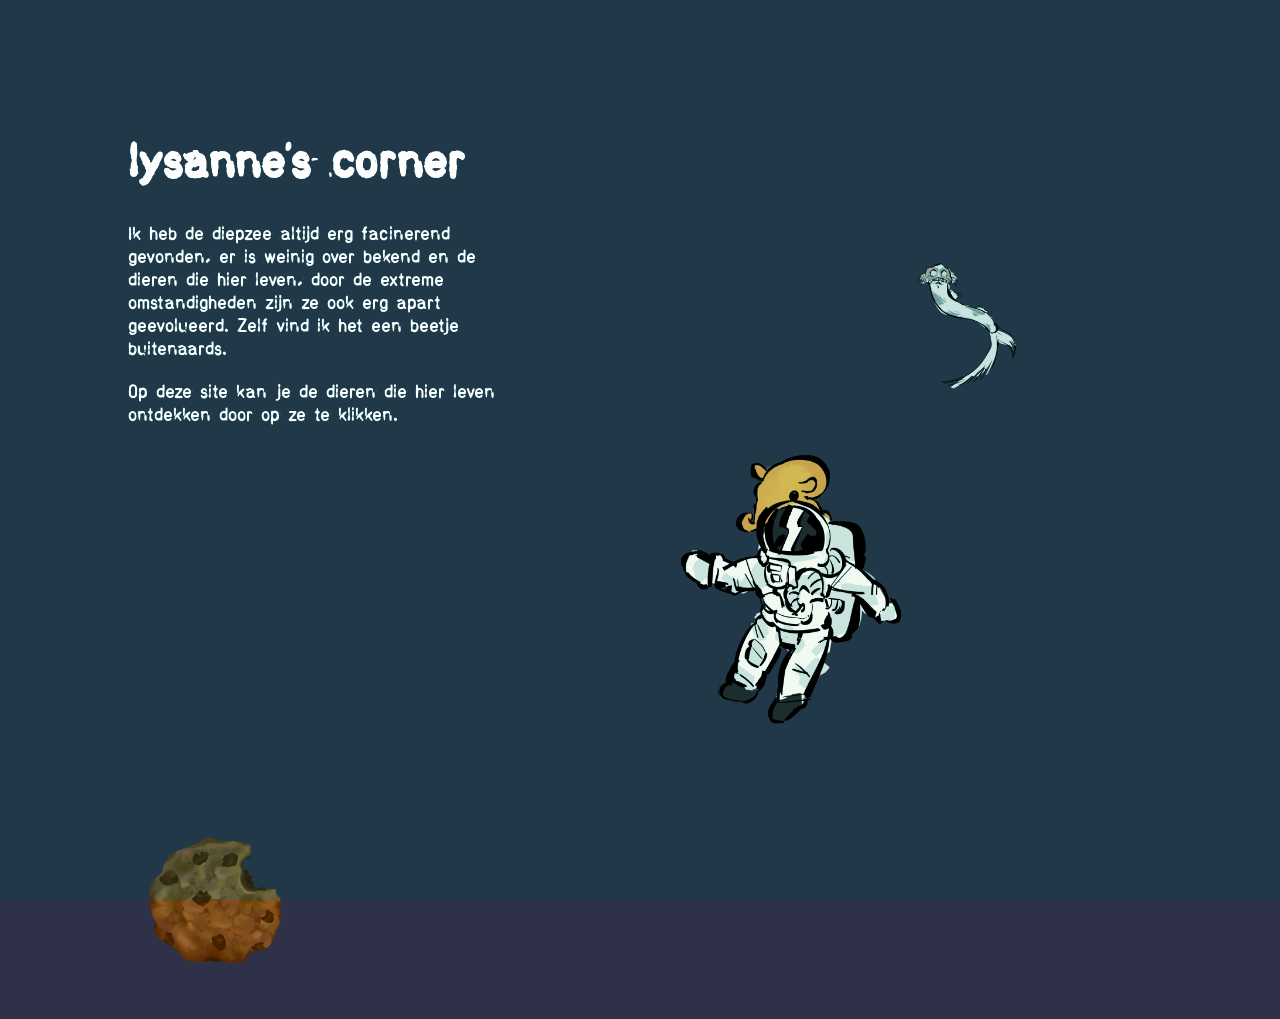
==== index.html @ 6e8f3e66 "2 vissen toegevoegd,cookie en overlay" ====
<!doctype html>
<html lang="en">
  <head>
    <meta charset="UTF-8" />
    <meta name="viewport" content="width=device-width, initial-scale=1.0" />
    <meta name="author" content="[jouw naam]" />
    <meta name="color-scheme" content="dark light" />

    <title>Digitaal Tuintje van Lysanne</title>

    <link rel="stylesheet" href="./assets/style/normal.css" />
    <link rel="background" href="./assets/style/background.css" />

    <script
      defer
      src="scripts/script.js"
      data-page="[https://voorbeeld.nl]"
      src="https://digitaaltuintje.nl/webring.js"
      defer
    ></script>
  </head>

  <body>
    <main>
      <header>
        <h1>lysanne's corner</h1>
        <p>
          Ik heb de diepzee altijd erg facinerend gevonden, er is weinig over
          bekend en de dieren die hier leven, door de extreme omstandigheden
          zijn ze ook erg apart geevolueerd. Zelf vind ik het een beetje
          buitenaards.
        </p>
        <p>
          Op deze site kan je de dieren die hier leven ontdekken door op ze te
          klikken.
        </p>

        <button popovertarget="cookie">
          <img
            src="assets/afbeeldingen/cookies.png"
            height="150"
            alt="cookie"
          />
        </button>
      </header>

      <section popover id="cookie" popover="auto">
        <button popovertarget="cookie" popovertargetaction="hide">X</button>
        <!-- als je op het Xje drukt dan verstopt ie de popovertarget (de popover) door hide -->
        <h2>cookies</h2>
        <p>Op deze site worden cookies gebruikt</p>
        <footer>
          <button>Accepteren</button>
          <button>Afwijzen</button>
        </footer>
      </section>
      <!-- ik heb de afwijzen en accepteren knoppen in een footer gedaan (weet niet zeker of dit helemaal correct is, maar het was wel de onderkant van de popover). zodat ik deze apart kon stijlen dan de section en zodat ik ze naast elkaar kon centreren -->

      <img
        src="assets/afbeeldingen/astronaut.PNG"
        height="300"
        alt="astronaut"
      />
      <button popovertarget="telescopefish">
        <img
          src="assets/afbeeldingen/telescopefish.PNG"
          height="140"
          alt="telescopefish"
        />
      </button>

      <div popover id="telescopefish">
        <button popovertarget="telescopefish" popovertargetaction="hide">
          X
        </button>
        <h2>de telescopefish</h2>
        <p>
          Deze engerds komen vooral voor in tropische wateren zo'n 200 tot 5000
          meter diep. Ze hebben ook geen geslacht en hebben zowel mannelijke als
          vrouwelijke voortplantingsorganen. Door hun unieke kaak zonder normale
          botten kunnen ze prooi groter dan hun eigenichaam eten. Dit is voor
          een lege plaats als de diepzee wel heel handig.
        </p>
        <img
          src="assets/afbeeldingen/telescopefish1900.jpg"
          alt="telescopefish1900"
          height="200"
        />
      </div>

      <button popovertarget="dumbooctopus">
        <img
          src="assets/afbeeldingen/dumbooctopus.PNG"
          height="150"
          alt="dumbooctopus"
        />
      </button>

      <div popover id="dumbooctopus">
        <button popovertarget="dumbooctopus" popovertargetaction="hide">
          X
        </button>
        <h2>De dumbooctopus</h2>
        <p>
          De dumbooctopus kan gevonden worden op de oceaanvloer, op een diepte
          van ongeveer 3000-4000m. Ze gebruiken hun oren om vooruit te komen. En
          het dieet van deze octopus bestaat uit oesters, slakken, wormen en
          schaaldieren die langs de oceeanvloer drijven. Om roofdieren te
          vermijden kunnen ze ook van kleur veranderen, maar gelukkig zijn er
          daar op de zeebodem niet veel van. Op hun zuignappen bevinden zich
          draadachtige structuren om zo beter hun prooien te kunnen vangen en
          naar hun mond kunnen brengen.
        </p>
        <img
          src="assets/afbeeldingen/realdumbo1.jpg"
          alt="dumbooctopusfoto"
          height="200"
        />
      </div>

      <button popovertarget="bigfinsquid">
        <img
          src="assets/afbeeldingen/bigbigfinsquid.PNG"
          height="800"
          alt="bigbigfinsquid"
        />
      </button>

      <div popover id="bigfinsquid">
        <button popovertarget="bigfinsquid" popovertargetaction="hide">
          X
        </button>
        <h2>De bigfinsquid</h2>
        <p>
          Zoals veel diepzeedieren is er weinig over deze vissen bekend. Volgens
          het artikel Global distribution and depth of the Bigfin squid
          Magnapinna spp zijn er in totaal 46 waarnemingen van dit dier geweest.
          Met 19 van deze waarnemingen beschreven door wetenschappers. Gebaseerd
          op deze waarnemingen is er vastgesteld dat deze vissen tussen de 1578
          en 6212 meter leven. Ze kunnen langer dan 6 meter lang worden, deze
          lengte bestaat vooral uit hun armen en tentakels. Volgens NOAA ocean
          exploration was de langst gespotte bigfin squid 6.4 meter lang met 6.1
          meter die uit deze armen en tentakels bestonden. Wetenschappers hebben
          officieel 3 soorten bigfin squid gecategoriseerd.
        </p>
        <img
          src="assets/afbeeldingen/bigfinsquid.jpg"
          alt="bigfinsquidfoto"
          height="200"
        />
        </div>

        <button popovertarget="anglerfish">
          <img
            src="assets/afbeeldingen/anglerfishgetekend.PNG"
            height="200"
            alt="anglerfishgetekend"
          />
        </button>

        <div popover id="anglerfish">
          <button popovertarget="anglerfish" popovertargetaction="hide">
            X
          </button>
          <h2>De anglerfish</h2>
          <p>lalalalalala</p>
        </div>

            <button popovertarget="phantomjelly">
          <img
            src="assets/afbeeldingen/phantomjellygetekend.png"
            height="800"
            alt="phantomjellygetekend"
          />
        </button>

        <div popover id="phantomjelly">
          <button popovertarget="phantomjelly" popovertargetaction="hide">
            X
          </button>
          <h2>De Phantom jellyfish</h2>
          <p>lalalalalala</p>
        </div>

        <div class="overlay"></div>

        <!-- <div class="bg-animation">
          <div id="stars"></div>
          <div id="stars2"></div>
          <div id="stars3"></div>
          <div id="stars4"></div>
        </div> -->
        <!-- / STAR ANIMATION -->
      </div>
    </main>
  </body>
</html>
---- assets/style/normal.css ----
@font-face {
  font-family: "Comic Relief";
  src: url(../type/ComicRelief-Regular.woff2);
  font-weight: 400;
  font-style: normal;
}

@font-face {
  font-family: "StampRSPK";
  src: url(../type/StampRSPKThree-Regular.otf);
  font-weight: 400;
  font-style: normal;
}

*,
*::after,
*::before {
  box-sizing: border-box;
}

html {
  color-scheme: light dark;
  --background-color: rgb(60, 59, 81);
  --text-color: rgb(255, 254, 254);

  --page-background: light-dark(rgb(46, 49, 71), rgb(11, 11, 11));
}

/* .lightmode { */
/* --page-background: rgb(75, 81, 136); */
/* --tekst-color: white; */
/* --kopje-color: rgb(46, 47, 67); */
/* } */

body {
  font-family: "StampRSPK";
  color: var(--text-color);
  background-color: var(--page-background);

  margin: 0;
  padding: 2em;

  width: 100vw;
  overflow-x: auto;
}

main {
  display: grid;
  grid-template-columns: repeat(100, 6em);
  grid-auto-rows: 12em;
  width: max-content;
}

/* MARK: header */
header {
  position: relative;
  width: 30em;
  padding-left: 6em;
  top: 4em;
  z-index: 3;
}

h1 {
  position: relative;
  font-size: clamp(2.5rem, 2.2573rem + 1.0356vw, 3.5rem);
  /* margin-left: 1em;  */
  /* bah */
}

p {
  max-width: 50em;
  font-size: clamp(0.5rem, 0.7rem + 0.6472vw, 1.875rem);
}

figcaption {
  margin: 2em; /* bah */
}

img[alt="astronaut"] {
  animation: bounce 3s ease-in-out infinite;
  position: fixed;

  left: 50%;
  top: 50%;
  z-index: 2;
  /* z-index zorgt voor lagen in de css. Het begint onder bij 0. */
}

button[popovertarget="cookie"] {
  position: fixed;
  left: 10%;
  z-index: 0;
  top: 0;
  animation: zinken 8s normal forwards;
  background: none;
  border: none;
}

#cookie:popover-open {
  display: flex;
  flex-direction: column;
  align-items: center;

  footer {
    display: grid;
    grid-template-columns: 1fr 1fr;
    /* 2 columns van 1 fr gemaakt voor het accepteren en afwijzen knopje zodat ze naast elkaar staan. */
    gap: 1em;
  }

  button {
    padding: 2em;
  }
}

.img-btn {
  background: none;
  border: none;
  padding: 0;
  cursor: pointer;
}

button[popovertarget="telescopefish"]:not([popovertargetaction="hide"]) {
  animation: bounce 1.5s ease-in-out infinite;
  grid-column: 10;
  grid-row: 2;
  transition: 0.3s;
  background: none;
  border: none;
  z-index: 1;
}

#telescopefish:popover-open {
  display: flex;
  flex-direction: column;
  align-items: center;
}

[popover] {
  width: calc(100% - 2em);
  padding: 2em;
  max-width: 40em;
  img {
    object-fit: contain;
  }
}

[popovertarget="dumbooctopus"]:not([popovertargetaction="hide"]) {
  /* dit betekent dat de css hieronder geld voor alle knoppen binnen het dumbooctopus stukje behalve de popovertargetaction=hide waardoor die niet beweegt en de styling van wat hieronder krijgt. */
  animation: bounce 1s ease-in-out infinite;
  grid-column: 8;
  grid-row: 3;
  transition: 0.3s;
  background: none;
  border: none;
}
#dumbooctopus:popover-open {
  display: flex;
  flex-direction: column;
  align-items: center;
}

button[popovertargetaction="hide"] {
  align-self: flex-start;
  padding: 1.5em;
  /* de styling van alle knoppen die popovertargetaction=hide uitvoeren */
}

[popovertarget="anglerfish"]:not([popovertargetaction="hide"]) {
  /* dit betekent dat de css hieronder geld voor alle knoppen binnen het anglerfish stukje behalve de popovertargetaction=hide waardoor die niet beweegt. */
  animation: bounce 2.5s ease-in-out infinite;
  grid-column: 30;
  grid-row: 3;
  transition: 0.3s;
  background: none;
  border: none;
}
#anglerfish:popover-open {
  display: flex;
  flex-direction: column;
  align-items: center;
}

[popovertarget="phantomjelly"]:not([popovertargetaction="hide"]) {
  /* dit betekent dat de css hieronder geld voor alle knoppen binnen het phantomjelly stukje behalve de popovertargetaction=hide waardoor die niet beweegt. */
  animation: bounce 4s ease-in-out infinite;
  grid-column: 75;
  grid-row: 1;
  transition: 0.3s;
  background: none;
  border: none;
}
#phantomjelly:popover-open {
  display: flex;
  flex-direction: column;
  align-items: center;
}

button[popovertargetaction="hide"] {
  align-self: flex-start;
  padding: 1.5em;
}

button[popovertarget="bigfinsquid"]:not([popovertargetaction="hide"]) {
  background: none;
  border: none;
  z-index: 1;
  height: 74em;
  width: 69em;
  animation: bounce 2s ease-in-out infinite;
  grid-column: 50;
  grid-row: 1;
  transition: 0.3s;
  background: none;
  border: none;
}

#bigfinsquid:popover-open {
  display: flex;
  flex-direction: column;
  align-items: center;
}
/* de popover-open zorgt dat de display: flex (en alles wat eronder staat) alleen gebeurd als de popover is geopend, anders overschrijft de display: flex de popover en is ie al open als je in de site komt. */

img[alt="dumbooctopus"]:hover {
  /* als je over de image hovered krijgt hij deze elementen */
  scale: 1.1;
  transition: 0.5s;
}

img[alt="telescopefish"]:hover {
  scale: 1.1;
  transition: 0.5s;
}

img[alt="bigbigfinsquid"]:hover {
  scale: 1.1;
  transition: 0.5s;
}

img[alt="anglerfishgetekend"]:hover {
  scale: 1.1;
  transition: 0.5s;
}
img[alt="phantomjellygetekend"]:hover {
  scale: 1.1;
  transition: 0.5s;
}

img[alt="cookie"]:hover {
  scale: 1.1;
  transition: 0.5s;
}

.overlay {
  position: fixed;
  inset: 0;
  /* hiermee zeg je bij position fixed of absolute hoe ver iets van een rand af zit. door 0 te zeggen zit het dus niet van de randen van de pagina af. */
  background: #036767;
  mix-blend-mode: color;
  /* dit zorgt ervoor dat het mooi mee blend en niet een grijze laag is */
  opacity: 0.3;
  pointer-events: none;
  /* zorgt ervoor dat je door de overlay niet niks meer kan aanklikken */
  z-index: 10;
  /* dit zorgt ervoor dat het altijd boven alles staat */
}

@keyframes zinken {
  0% {
    transform: translateY(0px);
  }
  100% {
    transform: translateY(820px);
  }
}

@keyframes bounce {
  0% {
    transform: translateY(0px);
  }
  50% {
    transform: translateY(50px);
  }
  100% {
    transform: translateY(0px);
  }

  container {
  }
}
---- assets/style/background.css ----
.bg-animation {
  position: relative;
  top: 0;
  left: 0;
  width: 100%;
  height: 100%;
}

.bg-animation {
  position: relative;
  top: 0;
  left: 0;
  width: 100%;
  height: 100%;
}
#stars {
  width: 1px;
  height: 1px;
  background: transparent;
  box-shadow:
    117px 1613px #fff,
    1488px 635px #fff,
    944px 914px #fff,
    647px 277px #fff,
    1792px 1205px #fff,
    656px 1517px #fff,
    820px 1839px #fff,
    1153px 1400px #fff,
    870px 13px #fff,
    550px 702px #fff,
    1155px 1056px #fff,
    88px 1709px #fff,
    1450px 1090px #fff,
    1929px 457px #fff,
    1390px 905px #fff,
    1771px 269px #fff,
    1741px 669px #fff,
    432px 64px #fff,
    563px 996px #fff,
    1918px 1873px #fff,
    1845px 1211px #fff,
    231px 1503px #fff,
    37px 220px #fff,
    1970px 495px #fff,
    1812px 925px #fff,
    67px 1398px #fff,
    535px 279px #fff,
    1837px 829px #fff,
    1945px 685px #fff,
    1677px 1817px #fff,
    1317px 1415px #fff,
    1785px 905px #fff,
    1787px 1554px #fff,
    802px 1296px #fff,
    512px 1101px #fff,
    583px 1364px #fff,
    336px 558px #fff,
    979px 334px #fff,
    106px 792px #fff,
    204px 34px #fff,
    1845px 1763px #fff,
    445px 1599px #fff,
    386px 453px #fff,
    471px 952px #fff,
    1466px 1676px #fff,
    1885px 303px #fff,
    51px 1717px #fff,
    1211px 299px #fff,
    1546px 1887px #fff,
    1067px 33px #fff,
    1088px 1326px #fff,
    1938px 760px #fff,
    470px 648px #fff,
    1213px 269px #fff,
    1767px 78px #fff,
    977px 976px #fff,
    1926px 175px #fff,
    722px 1512px #fff,
    945px 227px #fff,
    1811px 99px #fff,
    1912px 1406px #fff,
    1602px 1243px #fff,
    610px 449px #fff,
    654px 1393px #fff,
    1930px 1193px #fff,
    258px 1184px #fff,
    89px 265px #fff,
    824px 1494px #fff,
    1506px 1435px #fff,
    1027px 753px #fff,
    1px 1197px #fff,
    530px 1161px #fff,
    864px 1555px #fff,
    1610px 1604px #fff,
    1035px 1114px #fff,
    1456px 133px #fff,
    1196px 1253px #fff,
    361px 1037px #fff,
    834px 351px #fff,
    436px 1676px #fff,
    1194px 1007px #fff,
    1141px 647px #fff,
    319px 454px #fff,
    937px 1769px #fff,
    1872px 1013px #fff,
    733px 643px #fff,
    1250px 511px #fff,
    189px 296px #fff,
    1639px 163px #fff,
    1584px 336px #fff,
    1912px 1343px #fff,
    1298px 1307px #fff,
    1750px 902px #fff,
    1129px 845px #fff,
    1899px 1470px #fff,
    1427px 232px #fff,
    1391px 838px #fff,
    1225px 1819px #fff,
    190px 1366px #fff,
    1865px 518px #fff,
    203px 1383px #fff,
    1455px 614px #fff,
    423px 354px #fff,
    1678px 1790px #fff,
    241px 608px #fff,
    1089px 730px #fff,
    1342px 38px #fff,
    1848px 249px #fff,
    1874px 1785px #fff,
    1040px 1837px #fff,
    751px 261px #fff,
    510px 1975px #fff,
    52px 795px #fff,
    1786px 1310px #fff,
    498px 712px #fff,
    190px 375px #fff,
    1341px 722px #fff,
    43px 1394px #fff,
    1821px 1687px #fff,
    106px 130px #fff,
    1717px 1978px #fff,
    168px 151px #fff,
    183px 740px #fff,
    945px 1381px #fff,
    669px 1170px #fff,
    1285px 1816px #fff,
    110px 1217px #fff,
    1623px 813px #fff,
    869px 647px #fff,
    867px 582px #fff,
    735px 1240px #fff,
    519px 1896px #fff,
    132px 156px #fff,
    1649px 193px #fff,
    241px 1109px #fff,
    643px 484px #fff,
    574px 1282px #fff,
    1952px 564px #fff,
    1978px 145px #fff,
    329px 903px #fff,
    1674px 617px #fff,
    1978px 558px #fff,
    1808px 1715px #fff,
    1526px 1238px #fff,
    475px 1330px #fff,
    810px 425px #fff,
    1709px 634px #fff,
    1658px 336px #fff,
    425px 194px #fff,
    352px 96px #fff,
    148px 180px #fff,
    1139px 1046px #fff,
    1809px 1233px #fff,
    1669px 171px #fff,
    263px 1394px #fff,
    534px 715px #fff,
    396px 1008px #fff,
    589px 1445px #fff,
    1190px 381px #fff,
    1709px 279px #fff,
    520px 891px #fff,
    1136px 1867px #fff,
    1280px 1233px #fff,
    836px 296px #fff,
    1348px 646px #fff,
    1539px 913px #fff,
    423px 781px #fff,
    1271px 1805px #fff,
    696px 564px #fff,
    1549px 804px #fff,
    303px 1555px #fff,
    1449px 1903px #fff,
    66px 687px #fff,
    1164px 856px #fff,
    1958px 1326px #fff,
    125px 157px #fff,
    508px 1669px #fff,
    465px 725px #fff,
    1925px 1440px #fff,
    405px 793px #fff,
    278px 110px #fff,
    1084px 1065px #fff,
    1077px 705px #fff,
    663px 1844px #fff,
    734px 263px #fff,
    870px 1761px #fff,
    103px 1169px #fff,
    1506px 1295px #fff,
    1883px 926px #fff,
    335px 1361px #fff,
    1126px 1284px #fff,
    257px 1165px #fff,
    837px 580px #fff,
    1211px 1362px #fff,
    1137px 1380px #fff,
    135px 632px #fff,
    1491px 1965px #fff,
    1098px 195px #fff,
    506px 417px #fff,
    693px 1243px #fff,
    622px 1862px #fff,
    1412px 1343px #fff,
    948px 1894px #fff,
    1315px 1363px #fff,
    754px 1098px #fff,
    1931px 930px #fff,
    1831px 342px #fff,
    1751px 1839px #fff,
    84px 775px #fff,
    1662px 1488px #fff,
    617px 1769px #fff,
    1869px 1292px #fff,
    963px 432px #fff,
    371px 1114px #fff,
    37px 642px #fff,
    21px 1184px #fff,
    602px 366px #fff,
    414px 524px #fff,
    282px 244px #fff,
    1689px 868px #fff,
    943px 681px #fff,
    898px 679px #fff,
    449px 1774px #fff,
    1678px 1313px #fff,
    475px 1811px #fff,
    1146px 1509px #fff,
    1151px 1863px #fff,
    1617px 846px #fff,
    82px 1077px #fff,
    324px 1317px #fff,
    1516px 885px #fff,
    1706px 1526px #fff,
    1925px 1180px #fff,
    553px 967px #fff,
    1072px 536px #fff,
    1715px 1816px #fff,
    185px 286px #fff,
    1362px 1600px #fff,
    628px 1938px #fff,
    1187px 412px #fff,
    569px 211px #fff,
    1959px 1356px #fff,
    1571px 105px #fff,
    319px 1111px #fff,
    36px 1364px #fff,
    502px 1788px #fff,
    1051px 1993px #fff,
    1617px 773px #fff,
    424px 1507px #fff,
    1623px 1955px #fff,
    307px 662px #fff,
    183px 1048px #fff,
    1919px 1453px #fff,
    1006px 1817px #fff,
    468px 673px #fff,
    1142px 1375px #fff,
    1228px 443px #fff,
    1734px 552px #fff,
    20px 1041px #fff,
    1783px 334px #fff,
    98px 1237px #fff,
    1356px 1940px #fff,
    853px 1779px #fff,
    1910px 560px #fff,
    1174px 1656px #fff,
    110px 1724px #fff,
    542px 1771px #fff,
    1758px 1931px #fff,
    1463px 1401px #fff,
    1155px 84px #fff,
    1504px 835px #fff,
    750px 322px #fff,
    407px 1900px #fff,
    1600px 1141px #fff,
    657px 886px #fff,
    526px 714px #fff,
    18px 836px #fff,
    1546px 1548px #fff,
    22px 469px #fff,
    594px 1466px #fff,
    1160px 1078px #fff,
    627px 1055px #fff,
    195px 699px #fff,
    1099px 684px #fff,
    530px 551px #fff,
    1160px 1325px #fff,
    894px 727px #fff,
    1157px 98px #fff,
    136px 1483px #fff,
    1875px 1975px #fff,
    1803px 566px #fff,
    318px 1073px #fff,
    1866px 1656px #fff,
    543px 414px #fff,
    719px 474px #fff,
    1115px 738px #fff,
    353px 875px #fff,
    184px 1938px #fff,
    1854px 1534px #fff,
    420px 1698px #fff,
    1480px 1550px #fff,
    522px 203px #fff,
    1897px 1904px #fff,
    975px 1708px #fff,
    1774px 602px #fff,
    1908px 274px #fff,
    61px 715px #fff,
    983px 1156px #fff,
    326px 1013px #fff,
    641px 290px #fff,
    1522px 120px #fff,
    405px 1637px #fff,
    1021px 1099px #fff,
    631px 1145px #fff,
    982px 1967px #fff,
    200px 651px #fff,
    795px 351px #fff,
    790px 1082px #fff,
    144px 1572px #fff,
    1542px 901px #fff,
    158px 1524px #fff,
    849px 1843px #fff,
    1807px 203px #fff,
    1747px 45px #fff,
    1603px 1738px #fff,
    617px 1966px #fff,
    342px 748px #fff,
    1779px 1173px #fff,
    1428px 152px #fff,
    589px 1998px #fff,
    1940px 1838px #fff,
    115px 272px #fff,
    1217px 1395px #fff,
    1402px 1491px #fff,
    1833px 1814px #fff,
    243px 966px #fff,
    319px 578px #fff,
    813px 364px #fff,
    669px 882px #fff,
    551px 134px #fff,
    1819px 920px #fff,
    740px 1826px #fff,
    1021px 952px #fff,
    1575px 453px #fff,
    324px 419px #fff,
    929px 417px #fff,
    885px 1112px #fff,
    503px 187px #fff,
    1908px 362px #fff,
    1063px 1601px #fff,
    169px 1792px #fff,
    789px 963px #fff,
    1697px 948px #fff,
    1761px 1810px #fff,
    1844px 1591px #fff,
    1709px 949px #fff,
    1402px 1396px #fff,
    1037px 225px #fff,
    1832px 518px #fff,
    1728px 1782px #fff,
    194px 1421px #fff,
    1395px 742px #fff,
    1478px 1325px #fff,
    40px 593px #fff,
    1732px 117px #fff,
    51px 158px #fff,
    1598px 1672px #fff,
    701px 849px #fff,
    1403px 1979px #fff,
    145px 1414px #fff,
    550px 906px #fff,
    1366px 460px #fff,
    142px 1379px #fff,
    34px 1864px #fff,
    1346px 308px #fff,
    293px 998px #fff,
    21px 1868px #fff,
    540px 1033px #fff,
    60px 746px #fff,
    1602px 1476px #fff,
    180px 804px #fff,
    345px 1982px #fff,
    1439px 640px #fff,
    939px 1834px #fff,
    20px 432px #fff,
    492px 1549px #fff,
    109px 1579px #fff,
    1796px 1403px #fff,
    1079px 519px #fff,
    1664px 389px #fff,
    1627px 1061px #fff,
    823px 419px #fff,
    1399px 1882px #fff,
    1906px 344px #fff,
    1189px 848px #fff,
    117px 882px #fff,
    1262px 33px #fff,
    1048px 434px #fff,
    1208px 1309px #fff,
    1616px 408px #fff,
    1833px 853px #fff,
    1433px 1656px #fff,
    811px 1861px #fff,
    439px 1672px #fff,
    1105px 248px #fff,
    328px 1652px #fff,
    13px 1658px #fff,
    685px 987px #fff,
    985px 403px #fff,
    1664px 1206px #fff,
    1993px 1925px #fff,
    440px 917px #fff,
    1835px 319px #fff,
    1404px 1907px #fff,
    624px 1443px #fff,
    843px 954px #fff,
    478px 1567px #fff,
    895px 1602px #fff,
    1231px 871px #fff,
    1267px 1646px #fff,
    475px 334px #fff,
    784px 796px #fff,
    1294px 199px #fff,
    109px 702px #fff,
    1978px 362px #fff,
    291px 940px #fff,
    971px 1343px #fff,
    74px 719px #fff,
    36px 715px #fff,
    1007px 1423px #fff,
    860px 314px #fff,
    631px 177px #fff,
    1900px 1590px #fff,
    1239px 1348px #fff,
    1346px 1270px #fff,
    1934px 1475px #fff,
    1553px 559px #fff,
    588px 1969px #fff,
    670px 1269px #fff,
    1484px 376px #fff,
    20px 1424px #fff,
    1396px 8px #fff,
    969px 244px #fff,
    1807px 538px #fff,
    1873px 891px #fff,
    636px 1142px #fff,
    1474px 1562px #fff,
    763px 350px #fff,
    663px 700px #fff,
    500px 1469px #fff,
    1302px 722px #fff,
    181px 291px #fff,
    266px 893px #fff,
    1403px 654px #fff,
    492px 460px #fff,
    1503px 1369px #fff,
    23px 1662px #fff,
    349px 333px #fff,
    1435px 1017px #fff,
    1441px 705px #fff,
    1708px 1446px #fff,
    1041px 911px #fff,
    1063px 780px #fff,
    1158px 1356px #fff,
    767px 1454px #fff,
    1912px 797px #fff,
    1731px 1759px #fff,
    1378px 1390px #fff,
    1815px 1364px #fff,
    960px 270px #fff,
    1343px 427px #fff,
    275px 203px #fff,
    1319px 1092px #fff,
    1455px 770px #fff,
    283px 1503px #fff,
    1505px 901px #fff,
    1738px 1561px #fff,
    1526px 1935px #fff,
    1757px 669px #fff,
    1640px 620px #fff,
    1750px 722px #fff,
    748px 66px #fff,
    1149px 540px #fff,
    159px 953px #fff,
    200px 1426px #fff,
    515px 1110px #fff,
    1552px 737px #fff,
    1094px 1459px #fff,
    778px 799px #fff,
    1031px 523px #fff,
    743px 1825px #fff,
    1100px 882px #fff,
    1088px 1836px #fff,
    255px 599px #fff,
    67px 1361px #fff,
    247px 1721px #fff,
    1722px 346px #fff,
    1822px 155px #fff,
    452px 1973px #fff,
    415px 1960px #fff,
    1109px 57px #fff,
    273px 1392px #fff,
    404px 1071px #fff,
    1212px 353px #fff,
    370px 460px #fff,
    795px 1523px #fff,
    1932px 340px #fff,
    51px 1473px #fff,
    1268px 364px #fff,
    1512px 1862px #fff,
    1678px 1801px #fff,
    1796px 579px #fff,
    254px 251px #fff,
    1466px 1717px #fff,
    893px 379px #fff,
    1153px 923px #fff,
    913px 1808px #fff,
    791px 789px #fff,
    417px 1924px #fff,
    1336px 1599px #fff,
    1695px 908px #fff,
    1120px 114px #fff,
    493px 1949px #fff,
    68px 1905px #fff,
    969px 481px #fff,
    1420px 1095px #fff,
    800px 1117px #fff,
    390px 234px #fff,
    356px 1644px #fff,
    1098px 1486px #fff,
    1360px 521px #fff,
    149px 1198px #fff,
    354px 747px #fff,
    1749px 487px #fff,
    470px 76px #fff,
    1672px 289px #fff,
    1731px 545px #fff,
    1547px 1590px #fff,
    498px 692px #fff,
    398px 1592px #fff,
    1846px 1237px #fff,
    1537px 1474px #fff,
    1726px 1374px #fff,
    1922px 858px #fff,
    376px 321px #fff,
    985px 227px #fff,
    234px 1421px #fff,
    760px 745px #fff,
    1990px 1132px #fff,
    1560px 1597px #fff,
    338px 1310px #fff,
    1924px 1664px #fff,
    547px 1747px #fff,
    1639px 1282px #fff,
    1202px 337px #fff,
    1985px 779px #fff,
    737px 456px #fff,
    89px 501px #fff,
    963px 792px #fff,
    655px 1447px #fff,
    1492px 1994px #fff,
    1171px 254px #fff,
    892px 827px #fff,
    1735px 442px #fff,
    1474px 1187px #fff,
    846px 1518px #fff,
    557px 1805px #fff,
    738px 945px #fff,
    795px 68px #fff,
    663px 1956px #fff,
    1607px 290px #fff,
    1524px 15px #fff,
    1097px 1911px #fff,
    157px 1939px #fff,
    935px 1065px #fff,
    1809px 1708px #fff,
    164px 1157px #fff,
    83px 855px #fff,
    625px 501px #fff,
    814px 398px #fff,
    552px 695px #fff,
    597px 1546px #fff,
    1237px 1417px #fff,
    628px 284px #fff,
    866px 767px #fff,
    1403px 1394px #fff,
    765px 1563px #fff,
    1648px 109px #fff,
    1205px 1659px #fff,
    921px 1313px #fff,
    1319px 243px #fff,
    18px 125px #fff,
    7px 777px #fff,
    181px 418px #fff,
    1062px 1892px #fff,
    382px 106px #fff,
    994px 751px #fff,
    964px 234px #fff,
    40px 118px #fff,
    278px 706px #fff,
    1540px 1978px #fff,
    425px 1661px #fff,
    1050px 321px #fff,
    735px 1729px #fff,
    1438px 260px #fff,
    1229px 1109px #fff,
    186px 1041px #fff,
    244px 1184px #fff,
    392px 1472px #fff,
    670px 1249px #fff,
    1260px 1443px #fff,
    1977px 1511px #fff,
    1240px 773px #fff,
    303px 513px #fff,
    63px 1530px #fff,
    610px 792px #fff,
    1987px 1647px #fff,
    676px 1597px #fff,
    1740px 1244px #fff,
    816px 1661px #fff,
    351px 802px #fff,
    252px 1082px #fff,
    31px 365px #fff,
    1453px 984px #fff,
    667px 1233px #fff,
    1247px 1800px #fff,
    839px 270px #fff,
    775px 913px #fff,
    1966px 1398px #fff,
    499px 813px #fff,
    922px 1982px #fff,
    1409px 1902px #fff,
    1499px 1766px #fff,
    721px 899px #fff,
    788px 807px #fff,
    989px 1355px #fff,
    1248px 1274px #fff,
    849px 1091px #fff,
    1799px 1036px #fff,
    1486px 700px #fff,
    170px 1989px #fff,
    1275px 799px #fff,
    772px 2000px #fff,
    1642px 362px #fff,
    216px 940px #fff,
    1893px 281px #fff,
    1944px 1298px #fff,
    1294px 400px #fff,
    1523px 441px #fff,
    1829px 340px #fff,
    468px 170px #fff,
    1099px 967px #fff,
    1331px 665px #fff,
    1174px 1553px #fff,
    1567px 325px #fff,
    1028px 1399px #fff,
    781px 1451px #fff,
    1912px 1954px #fff,
    874px 873px #fff,
    1298px 1722px #fff,
    1879px 706px #fff,
    57px 1221px #fff,
    1116px 1432px #fff,
    48px 811px #fff,
    101px 916px #fff,
    677px 304px #fff,
    1203px 639px #fff,
    1391px 199px #fff,
    1895px 1988px #fff,
    1462px 1023px #fff,
    1216px 1751px #fff,
    1261px 663px #fff,
    1290px 1119px #fff,
    137px 1793px #fff,
    1052px 1470px #fff,
    1561px 226px #fff,
    1156px 402px #fff,
    709px 693px #fff,
    1040px 1911px #fff,
    1624px 1115px #fff,
    551px 475px #fff,
    416px 1090px #fff,
    1183px 451px #fff,
    58px 765px #fff,
    743px 1016px #fff,
    198px 369px #fff,
    1645px 1503px #fff,
    997px 22px #fff,
    1447px 1323px #fff,
    379px 883px #fff,
    1171px 1195px #fff,
    919px 133px #fff,
    1400px 517px #fff,
    725px 804px #fff,
    1600px 699px #fff,
    357px 581px #fff,
    266px 1713px #fff,
    848px 1749px #fff,
    1963px 1045px #fff,
    119px 1136px #fff;
  -webkit-animation: animStar 50s linear infinite;
  -moz-animation: animStar 50s linear infinite;
  -ms-animation: animStar 50s linear infinite;
  animation: animStar 50s linear infinite;
}
#stars:after {
  content: " ";
  position: absolute;
  top: 2000px;
  width: 1px;
  height: 1px;
  background: transparent;
  box-shadow:
    117px 1613px #fff,
    1488px 635px #fff,
    944px 914px #fff,
    647px 277px #fff,
    1792px 1205px #fff,
    656px 1517px #fff,
    820px 1839px #fff,
    1153px 1400px #fff,
    870px 13px #fff,
    550px 702px #fff,
    1155px 1056px #fff,
    88px 1709px #fff,
    1450px 1090px #fff,
    1929px 457px #fff,
    1390px 905px #fff,
    1771px 269px #fff,
    1741px 669px #fff,
    432px 64px #fff,
    563px 996px #fff,
    1918px 1873px #fff,
    1845px 1211px #fff,
    231px 1503px #fff,
    37px 220px #fff,
    1970px 495px #fff,
    1812px 925px #fff,
    67px 1398px #fff,
    535px 279px #fff,
    1837px 829px #fff,
    1945px 685px #fff,
    1677px 1817px #fff,
    1317px 1415px #fff,
    1785px 905px #fff,
    1787px 1554px #fff,
    802px 1296px #fff,
    512px 1101px #fff,
    583px 1364px #fff,
    336px 558px #fff,
    979px 334px #fff,
    106px 792px #fff,
    204px 34px #fff,
    1845px 1763px #fff,
    445px 1599px #fff,
    386px 453px #fff,
    471px 952px #fff,
    1466px 1676px #fff,
    1885px 303px #fff,
    51px 1717px #fff,
    1211px 299px #fff,
    1546px 1887px #fff,
    1067px 33px #fff,
    1088px 1326px #fff,
    1938px 760px #fff,
    470px 648px #fff,
    1213px 269px #fff,
    1767px 78px #fff,
    977px 976px #fff,
    1926px 175px #fff,
    722px 1512px #fff,
    945px 227px #fff,
    1811px 99px #fff,
    1912px 1406px #fff,
    1602px 1243px #fff,
    610px 449px #fff,
    654px 1393px #fff,
    1930px 1193px #fff,
    258px 1184px #fff,
    89px 265px #fff,
    824px 1494px #fff,
    1506px 1435px #fff,
    1027px 753px #fff,
    1px 1197px #fff,
    530px 1161px #fff,
    864px 1555px #fff,
    1610px 1604px #fff,
    1035px 1114px #fff,
    1456px 133px #fff,
    1196px 1253px #fff,
    361px 1037px #fff,
    834px 351px #fff,
    436px 1676px #fff,
    1194px 1007px #fff,
    1141px 647px #fff,
    319px 454px #fff,
    937px 1769px #fff,
    1872px 1013px #fff,
    733px 643px #fff,
    1250px 511px #fff,
    189px 296px #fff,
    1639px 163px #fff,
    1584px 336px #fff,
    1912px 1343px #fff,
    1298px 1307px #fff,
    1750px 902px #fff,
    1129px 845px #fff,
    1899px 1470px #fff,
    1427px 232px #fff,
    1391px 838px #fff,
    1225px 1819px #fff,
    190px 1366px #fff,
    1865px 518px #fff,
    203px 1383px #fff,
    1455px 614px #fff,
    423px 354px #fff,
    1678px 1790px #fff,
    241px 608px #fff,
    1089px 730px #fff,
    1342px 38px #fff,
    1848px 249px #fff,
    1874px 1785px #fff,
    1040px 1837px #fff,
    751px 261px #fff,
    510px 1975px #fff,
    52px 795px #fff,
    1786px 1310px #fff,
    498px 712px #fff,
    190px 375px #fff,
    1341px 722px #fff,
    43px 1394px #fff,
    1821px 1687px #fff,
    106px 130px #fff,
    1717px 1978px #fff,
    168px 151px #fff,
    183px 740px #fff,
    945px 1381px #fff,
    669px 1170px #fff,
    1285px 1816px #fff,
    110px 1217px #fff,
    1623px 813px #fff,
    869px 647px #fff,
    867px 582px #fff,
    735px 1240px #fff,
    519px 1896px #fff,
    132px 156px #fff,
    1649px 193px #fff,
    241px 1109px #fff,
    643px 484px #fff,
    574px 1282px #fff,
    1952px 564px #fff,
    1978px 145px #fff,
    329px 903px #fff,
    1674px 617px #fff,
    1978px 558px #fff,
    1808px 1715px #fff,
    1526px 1238px #fff,
    475px 1330px #fff,
    810px 425px #fff,
    1709px 634px #fff,
    1658px 336px #fff,
    425px 194px #fff,
    352px 96px #fff,
    148px 180px #fff,
    1139px 1046px #fff,
    1809px 1233px #fff,
    1669px 171px #fff,
    263px 1394px #fff,
    534px 715px #fff,
    396px 1008px #fff,
    589px 1445px #fff,
    1190px 381px #fff,
    1709px 279px #fff,
    520px 891px #fff,
    1136px 1867px #fff,
    1280px 1233px #fff,
    836px 296px #fff,
    1348px 646px #fff,
    1539px 913px #fff,
    423px 781px #fff,
    1271px 1805px #fff,
    696px 564px #fff,
    1549px 804px #fff,
    303px 1555px #fff,
    1449px 1903px #fff,
    66px 687px #fff,
    1164px 856px #fff,
    1958px 1326px #fff,
    125px 157px #fff,
    508px 1669px #fff,
    465px 725px #fff,
    1925px 1440px #fff,
    405px 793px #fff,
    278px 110px #fff,
    1084px 1065px #fff,
    1077px 705px #fff,
    663px 1844px #fff,
    734px 263px #fff,
    870px 1761px #fff,
    103px 1169px #fff,
    1506px 1295px #fff,
    1883px 926px #fff,
    335px 1361px #fff,
    1126px 1284px #fff,
    257px 1165px #fff,
    837px 580px #fff,
    1211px 1362px #fff,
    1137px 1380px #fff,
    135px 632px #fff,
    1491px 1965px #fff,
    1098px 195px #fff,
    506px 417px #fff,
    693px 1243px #fff,
    622px 1862px #fff,
    1412px 1343px #fff,
    948px 1894px #fff,
    1315px 1363px #fff,
    754px 1098px #fff,
    1931px 930px #fff,
    1831px 342px #fff,
    1751px 1839px #fff,
    84px 775px #fff,
    1662px 1488px #fff,
    617px 1769px #fff,
    1869px 1292px #fff,
    963px 432px #fff,
    371px 1114px #fff,
    37px 642px #fff,
    21px 1184px #fff,
    602px 366px #fff,
    414px 524px #fff,
    282px 244px #fff,
    1689px 868px #fff,
    943px 681px #fff,
    898px 679px #fff,
    449px 1774px #fff,
    1678px 1313px #fff,
    475px 1811px #fff,
    1146px 1509px #fff,
    1151px 1863px #fff,
    1617px 846px #fff,
    82px 1077px #fff,
    324px 1317px #fff,
    1516px 885px #fff,
    1706px 1526px #fff,
    1925px 1180px #fff,
    553px 967px #fff,
    1072px 536px #fff,
    1715px 1816px #fff,
    185px 286px #fff,
    1362px 1600px #fff,
    628px 1938px #fff,
    1187px 412px #fff,
    569px 211px #fff,
    1959px 1356px #fff,
    1571px 105px #fff,
    319px 1111px #fff,
    36px 1364px #fff,
    502px 1788px #fff,
    1051px 1993px #fff,
    1617px 773px #fff,
    424px 1507px #fff,
    1623px 1955px #fff,
    307px 662px #fff,
    183px 1048px #fff,
    1919px 1453px #fff,
    1006px 1817px #fff,
    468px 673px #fff,
    1142px 1375px #fff,
    1228px 443px #fff,
    1734px 552px #fff,
    20px 1041px #fff,
    1783px 334px #fff,
    98px 1237px #fff,
    1356px 1940px #fff,
    853px 1779px #fff,
    1910px 560px #fff,
    1174px 1656px #fff,
    110px 1724px #fff,
    542px 1771px #fff,
    1758px 1931px #fff,
    1463px 1401px #fff,
    1155px 84px #fff,
    1504px 835px #fff,
    750px 322px #fff,
    407px 1900px #fff,
    1600px 1141px #fff,
    657px 886px #fff,
    526px 714px #fff,
    18px 836px #fff,
    1546px 1548px #fff,
    22px 469px #fff,
    594px 1466px #fff,
    1160px 1078px #fff,
    627px 1055px #fff,
    195px 699px #fff,
    1099px 684px #fff,
    530px 551px #fff,
    1160px 1325px #fff,
    894px 727px #fff,
    1157px 98px #fff,
    136px 1483px #fff,
    1875px 1975px #fff,
    1803px 566px #fff,
    318px 1073px #fff,
    1866px 1656px #fff,
    543px 414px #fff,
    719px 474px #fff,
    1115px 738px #fff,
    353px 875px #fff,
    184px 1938px #fff,
    1854px 1534px #fff,
    420px 1698px #fff,
    1480px 1550px #fff,
    522px 203px #fff,
    1897px 1904px #fff,
    975px 1708px #fff,
    1774px 602px #fff,
    1908px 274px #fff,
    61px 715px #fff,
    983px 1156px #fff,
    326px 1013px #fff,
    641px 290px #fff,
    1522px 120px #fff,
    405px 1637px #fff,
    1021px 1099px #fff,
    631px 1145px #fff,
    982px 1967px #fff,
    200px 651px #fff,
    795px 351px #fff,
    790px 1082px #fff,
    144px 1572px #fff,
    1542px 901px #fff,
    158px 1524px #fff,
    849px 1843px #fff,
    1807px 203px #fff,
    1747px 45px #fff,
    1603px 1738px #fff,
    617px 1966px #fff,
    342px 748px #fff,
    1779px 1173px #fff,
    1428px 152px #fff,
    589px 1998px #fff,
    1940px 1838px #fff,
    115px 272px #fff,
    1217px 1395px #fff,
    1402px 1491px #fff,
    1833px 1814px #fff,
    243px 966px #fff,
    319px 578px #fff,
    813px 364px #fff,
    669px 882px #fff,
    551px 134px #fff,
    1819px 920px #fff,
    740px 1826px #fff,
    1021px 952px #fff,
    1575px 453px #fff,
    324px 419px #fff,
    929px 417px #fff,
    885px 1112px #fff,
    503px 187px #fff,
    1908px 362px #fff,
    1063px 1601px #fff,
    169px 1792px #fff,
    789px 963px #fff,
    1697px 948px #fff,
    1761px 1810px #fff,
    1844px 1591px #fff,
    1709px 949px #fff,
    1402px 1396px #fff,
    1037px 225px #fff,
    1832px 518px #fff,
    1728px 1782px #fff,
    194px 1421px #fff,
    1395px 742px #fff,
    1478px 1325px #fff,
    40px 593px #fff,
    1732px 117px #fff,
    51px 158px #fff,
    1598px 1672px #fff,
    701px 849px #fff,
    1403px 1979px #fff,
    145px 1414px #fff,
    550px 906px #fff,
    1366px 460px #fff,
    142px 1379px #fff,
    34px 1864px #fff,
    1346px 308px #fff,
    293px 998px #fff,
    21px 1868px #fff,
    540px 1033px #fff,
    60px 746px #fff,
    1602px 1476px #fff,
    180px 804px #fff,
    345px 1982px #fff,
    1439px 640px #fff,
    939px 1834px #fff,
    20px 432px #fff,
    492px 1549px #fff,
    109px 1579px #fff,
    1796px 1403px #fff,
    1079px 519px #fff,
    1664px 389px #fff,
    1627px 1061px #fff,
    823px 419px #fff,
    1399px 1882px #fff,
    1906px 344px #fff,
    1189px 848px #fff,
    117px 882px #fff,
    1262px 33px #fff,
    1048px 434px #fff,
    1208px 1309px #fff,
    1616px 408px #fff,
    1833px 853px #fff,
    1433px 1656px #fff,
    811px 1861px #fff,
    439px 1672px #fff,
    1105px 248px #fff,
    328px 1652px #fff,
    13px 1658px #fff,
    685px 987px #fff,
    985px 403px #fff,
    1664px 1206px #fff,
    1993px 1925px #fff,
    440px 917px #fff,
    1835px 319px #fff,
    1404px 1907px #fff,
    624px 1443px #fff,
    843px 954px #fff,
    478px 1567px #fff,
    895px 1602px #fff,
    1231px 871px #fff,
    1267px 1646px #fff,
    475px 334px #fff,
    784px 796px #fff,
    1294px 199px #fff,
    109px 702px #fff,
    1978px 362px #fff,
    291px 940px #fff,
    971px 1343px #fff,
    74px 719px #fff,
    36px 715px #fff,
    1007px 1423px #fff,
    860px 314px #fff,
    631px 177px #fff,
    1900px 1590px #fff,
    1239px 1348px #fff,
    1346px 1270px #fff,
    1934px 1475px #fff,
    1553px 559px #fff,
    588px 1969px #fff,
    670px 1269px #fff,
    1484px 376px #fff,
    20px 1424px #fff,
    1396px 8px #fff,
    969px 244px #fff,
    1807px 538px #fff,
    1873px 891px #fff,
    636px 1142px #fff,
    1474px 1562px #fff,
    763px 350px #fff,
    663px 700px #fff,
    500px 1469px #fff,
    1302px 722px #fff,
    181px 291px #fff,
    266px 893px #fff,
    1403px 654px #fff,
    492px 460px #fff,
    1503px 1369px #fff,
    23px 1662px #fff,
    349px 333px #fff,
    1435px 1017px #fff,
    1441px 705px #fff,
    1708px 1446px #fff,
    1041px 911px #fff,
    1063px 780px #fff,
    1158px 1356px #fff,
    767px 1454px #fff,
    1912px 797px #fff,
    1731px 1759px #fff,
    1378px 1390px #fff,
    1815px 1364px #fff,
    960px 270px #fff,
    1343px 427px #fff,
    275px 203px #fff,
    1319px 1092px #fff,
    1455px 770px #fff,
    283px 1503px #fff,
    1505px 901px #fff,
    1738px 1561px #fff,
    1526px 1935px #fff,
    1757px 669px #fff,
    1640px 620px #fff,
    1750px 722px #fff,
    748px 66px #fff,
    1149px 540px #fff,
    159px 953px #fff,
    200px 1426px #fff,
    515px 1110px #fff,
    1552px 737px #fff,
    1094px 1459px #fff,
    778px 799px #fff,
    1031px 523px #fff,
    743px 1825px #fff,
    1100px 882px #fff,
    1088px 1836px #fff,
    255px 599px #fff,
    67px 1361px #fff,
    247px 1721px #fff,
    1722px 346px #fff,
    1822px 155px #fff,
    452px 1973px #fff,
    415px 1960px #fff,
    1109px 57px #fff,
    273px 1392px #fff,
    404px 1071px #fff,
    1212px 353px #fff,
    370px 460px #fff,
    795px 1523px #fff,
    1932px 340px #fff,
    51px 1473px #fff,
    1268px 364px #fff,
    1512px 1862px #fff,
    1678px 1801px #fff,
    1796px 579px #fff,
    254px 251px #fff,
    1466px 1717px #fff,
    893px 379px #fff,
    1153px 923px #fff,
    913px 1808px #fff,
    791px 789px #fff,
    417px 1924px #fff,
    1336px 1599px #fff,
    1695px 908px #fff,
    1120px 114px #fff,
    493px 1949px #fff,
    68px 1905px #fff,
    969px 481px #fff,
    1420px 1095px #fff,
    800px 1117px #fff,
    390px 234px #fff,
    356px 1644px #fff,
    1098px 1486px #fff,
    1360px 521px #fff,
    149px 1198px #fff,
    354px 747px #fff,
    1749px 487px #fff,
    470px 76px #fff,
    1672px 289px #fff,
    1731px 545px #fff,
    1547px 1590px #fff,
    498px 692px #fff,
    398px 1592px #fff,
    1846px 1237px #fff,
    1537px 1474px #fff,
    1726px 1374px #fff,
    1922px 858px #fff,
    376px 321px #fff,
    985px 227px #fff,
    234px 1421px #fff,
    760px 745px #fff,
    1990px 1132px #fff,
    1560px 1597px #fff,
    338px 1310px #fff,
    1924px 1664px #fff,
    547px 1747px #fff,
    1639px 1282px #fff,
    1202px 337px #fff,
    1985px 779px #fff,
    737px 456px #fff,
    89px 501px #fff,
    963px 792px #fff,
    655px 1447px #fff,
    1492px 1994px #fff,
    1171px 254px #fff,
    892px 827px #fff,
    1735px 442px #fff,
    1474px 1187px #fff,
    846px 1518px #fff,
    557px 1805px #fff,
    738px 945px #fff,
    795px 68px #fff,
    663px 1956px #fff,
    1607px 290px #fff,
    1524px 15px #fff,
    1097px 1911px #fff,
    157px 1939px #fff,
    935px 1065px #fff,
    1809px 1708px #fff,
    164px 1157px #fff,
    83px 855px #fff,
    625px 501px #fff,
    814px 398px #fff,
    552px 695px #fff,
    597px 1546px #fff,
    1237px 1417px #fff,
    628px 284px #fff,
    866px 767px #fff,
    1403px 1394px #fff,
    765px 1563px #fff,
    1648px 109px #fff,
    1205px 1659px #fff,
    921px 1313px #fff,
    1319px 243px #fff,
    18px 125px #fff,
    7px 777px #fff,
    181px 418px #fff,
    1062px 1892px #fff,
    382px 106px #fff,
    994px 751px #fff,
    964px 234px #fff,
    40px 118px #fff,
    278px 706px #fff,
    1540px 1978px #fff,
    425px 1661px #fff,
    1050px 321px #fff,
    735px 1729px #fff,
    1438px 260px #fff,
    1229px 1109px #fff,
    186px 1041px #fff,
    244px 1184px #fff,
    392px 1472px #fff,
    670px 1249px #fff,
    1260px 1443px #fff,
    1977px 1511px #fff,
    1240px 773px #fff,
    303px 513px #fff,
    63px 1530px #fff,
    610px 792px #fff,
    1987px 1647px #fff,
    676px 1597px #fff,
    1740px 1244px #fff,
    816px 1661px #fff,
    351px 802px #fff,
    252px 1082px #fff,
    31px 365px #fff,
    1453px 984px #fff,
    667px 1233px #fff,
    1247px 1800px #fff,
    839px 270px #fff,
    775px 913px #fff,
    1966px 1398px #fff,
    499px 813px #fff,
    922px 1982px #fff,
    1409px 1902px #fff,
    1499px 1766px #fff,
    721px 899px #fff,
    788px 807px #fff,
    989px 1355px #fff,
    1248px 1274px #fff,
    849px 1091px #fff,
    1799px 1036px #fff,
    1486px 700px #fff,
    170px 1989px #fff,
    1275px 799px #fff,
    772px 2000px #fff,
    1642px 362px #fff,
    216px 940px #fff,
    1893px 281px #fff,
    1944px 1298px #fff,
    1294px 400px #fff,
    1523px 441px #fff,
    1829px 340px #fff,
    468px 170px #fff,
    1099px 967px #fff,
    1331px 665px #fff,
    1174px 1553px #fff,
    1567px 325px #fff,
    1028px 1399px #fff,
    781px 1451px #fff,
    1912px 1954px #fff,
    874px 873px #fff,
    1298px 1722px #fff,
    1879px 706px #fff,
    57px 1221px #fff,
    1116px 1432px #fff,
    48px 811px #fff,
    101px 916px #fff,
    677px 304px #fff,
    1203px 639px #fff,
    1391px 199px #fff,
    1895px 1988px #fff,
    1462px 1023px #fff,
    1216px 1751px #fff,
    1261px 663px #fff,
    1290px 1119px #fff,
    137px 1793px #fff,
    1052px 1470px #fff,
    1561px 226px #fff,
    1156px 402px #fff,
    709px 693px #fff,
    1040px 1911px #fff,
    1624px 1115px #fff,
    551px 475px #fff,
    416px 1090px #fff,
    1183px 451px #fff,
    58px 765px #fff,
    743px 1016px #fff,
    198px 369px #fff,
    1645px 1503px #fff,
    997px 22px #fff,
    1447px 1323px #fff,
    379px 883px #fff,
    1171px 1195px #fff,
    919px 133px #fff,
    1400px 517px #fff,
    725px 804px #fff,
    1600px 699px #fff,
    357px 581px #fff,
    266px 1713px #fff,
    848px 1749px #fff,
    1963px 1045px #fff,
    119px 1136px #fff;
}

#stars2 {
  width: 2px;
  height: 2px;
  background: transparent;
  box-shadow:
    1117px 1306px #fff,
    1078px 1783px #fff,
    1179px 1085px #fff,
    1145px 920px #fff,
    422px 1233px #fff,
    387px 98px #fff,
    1153px 637px #fff,
    1084px 782px #fff,
    476px 453px #fff,
    926px 1306px #fff,
    60px 1086px #fff,
    753px 1575px #fff,
    272px 1684px #fff,
    1285px 750px #fff,
    1416px 1327px #fff,
    1931px 473px #fff,
    736px 1395px #fff,
    1816px 763px #fff,
    438px 879px #fff,
    665px 1902px #fff,
    1341px 677px #fff,
    1404px 1073px #fff,
    100px 597px #fff,
    357px 1689px #fff,
    1044px 1342px #fff,
    1954px 502px #fff,
    1192px 1308px #fff,
    540px 1239px #fff,
    1360px 552px #fff,
    89px 752px #fff,
    659px 1253px #fff,
    62px 517px #fff,
    1375px 1705px #fff,
    1343px 1511px #fff,
    1659px 1922px #fff,
    1560px 289px #fff,
    1362px 1799px #fff,
    1886px 1480px #fff,
    1718px 1885px #fff,
    824px 738px #fff,
    1060px 1370px #fff,
    1781px 1171px #fff,
    255px 273px #fff,
    1197px 120px #fff,
    213px 7px #fff,
    1226px 1920px #fff,
    1844px 207px #fff,
    1675px 970px #fff,
    1435px 1283px #fff,
    37px 353px #fff,
    59px 417px #fff,
    921px 1602px #fff,
    1549px 1490px #fff,
    638px 1845px #fff,
    1328px 198px #fff,
    1050px 1149px #fff,
    1884px 711px #fff,
    333px 263px #fff,
    342px 1508px #fff,
    1388px 1810px #fff,
    1377px 1558px #fff,
    890px 487px #fff,
    1081px 759px #fff,
    890px 1515px #fff,
    911px 1284px #fff,
    335px 735px #fff,
    1140px 549px #fff,
    1239px 1064px #fff,
    226px 71px #fff,
    1100px 1278px #fff,
    1851px 1805px #fff,
    1370px 1999px #fff,
    1008px 1122px #fff,
    785px 813px #fff,
    1358px 601px #fff,
    1833px 1305px #fff,
    1768px 1304px #fff,
    1303px 532px #fff,
    860px 598px #fff,
    1329px 593px #fff,
    1038px 1088px #fff,
    408px 405px #fff,
    965px 82px #fff,
    1483px 1438px #fff,
    310px 1479px #fff,
    1786px 1500px #fff,
    1866px 852px #fff,
    18px 1757px #fff,
    1473px 1004px #fff,
    1542px 1933px #fff,
    633px 1970px #fff,
    1334px 1713px #fff,
    175px 28px #fff,
    592px 894px #fff,
    121px 1162px #fff,
    1601px 1567px #fff,
    1095px 657px #fff,
    640px 1233px #fff,
    1073px 1255px #fff,
    840px 1087px #fff,
    718px 250px #fff,
    967px 709px #fff,
    731px 239px #fff,
    1623px 593px #fff,
    1058px 1820px #fff,
    516px 1898px #fff,
    666px 12px #fff,
    1997px 1382px #fff,
    112px 1690px #fff,
    687px 1309px #fff,
    63px 539px #fff,
    185px 1897px #fff,
    1055px 1691px #fff,
    435px 1517px #fff,
    1175px 1119px #fff,
    1721px 133px #fff,
    1212px 47px #fff,
    166px 18px #fff,
    1416px 1652px #fff,
    1409px 1745px #fff,
    1357px 1232px #fff,
    1677px 1998px #fff,
    448px 1415px #fff,
    705px 1736px #fff,
    1031px 1466px #fff,
    543px 1651px #fff,
    1592px 1888px #fff,
    1749px 1175px #fff,
    639px 1114px #fff,
    1591px 508px #fff,
    759px 1244px #fff,
    824px 380px #fff,
    942px 955px #fff,
    723px 732px #fff,
    113px 1369px #fff,
    203px 1739px #fff,
    868px 733px #fff,
    713px 971px #fff,
    341px 833px #fff,
    762px 824px #fff,
    1359px 310px #fff,
    1858px 1349px #fff,
    1531px 692px #fff,
    1075px 1512px #fff,
    1677px 142px #fff,
    1912px 1478px #fff,
    1810px 1078px #fff,
    426px 844px #fff,
    1426px 588px #fff,
    1909px 654px #fff,
    1107px 295px #fff,
    1351px 527px #fff,
    1393px 599px #fff,
    1379px 1068px #fff,
    228px 1846px #fff,
    1271px 374px #fff,
    1348px 612px #fff,
    7px 1301px #fff,
    1501px 1782px #fff,
    1795px 423px #fff,
    1475px 1918px #fff,
    1328px 1861px #fff,
    1624px 51px #fff,
    1791px 672px #fff,
    1594px 1467px #fff,
    1655px 1603px #fff,
    919px 850px #fff,
    523px 609px #fff,
    1196px 207px #fff,
    753px 410px #fff,
    686px 1097px #fff,
    1570px 133px #fff,
    1996px 1137px #fff,
    361px 116px #fff,
    1015px 462px #fff,
    76px 1143px #fff,
    491px 1818px #fff,
    1563px 795px #fff,
    982px 1721px #fff,
    831px 1204px #fff,
    1737px 589px #fff,
    861px 1579px #fff,
    1666px 130px #fff,
    698px 1799px #fff,
    726px 1519px #fff,
    109px 1208px #fff,
    1184px 1057px #fff,
    835px 451px #fff,
    896px 594px #fff,
    35px 893px #fff,
    895px 542px #fff,
    706px 225px #fff,
    56px 1040px #fff,
    1954px 108px #fff,
    1439px 1423px #fff,
    26px 1881px #fff,
    802px 1564px #fff,
    273px 708px #fff,
    40px 31px #fff,
    859px 108px #fff;
  -webkit-animation: animStar 100s linear infinite;
  -moz-animation: animStar 100s linear infinite;
  -ms-animation: animStar 100s linear infinite;
  animation: animStar 100s linear infinite;
}
#stars2:after {
  content: " ";
  position: absolute;
  top: 2000px;
  width: 2px;
  height: 2px;
  background: transparent;
  box-shadow:
    1117px 1306px #fff,
    1078px 1783px #fff,
    1179px 1085px #fff,
    1145px 920px #fff,
    422px 1233px #fff,
    387px 98px #fff,
    1153px 637px #fff,
    1084px 782px #fff,
    476px 453px #fff,
    926px 1306px #fff,
    60px 1086px #fff,
    753px 1575px #fff,
    272px 1684px #fff,
    1285px 750px #fff,
    1416px 1327px #fff,
    1931px 473px #fff,
    736px 1395px #fff,
    1816px 763px #fff,
    438px 879px #fff,
    665px 1902px #fff,
    1341px 677px #fff,
    1404px 1073px #fff,
    100px 597px #fff,
    357px 1689px #fff,
    1044px 1342px #fff,
    1954px 502px #fff,
    1192px 1308px #fff,
    540px 1239px #fff,
    1360px 552px #fff,
    89px 752px #fff,
    659px 1253px #fff,
    62px 517px #fff,
    1375px 1705px #fff,
    1343px 1511px #fff,
    1659px 1922px #fff,
    1560px 289px #fff,
    1362px 1799px #fff,
    1886px 1480px #fff,
    1718px 1885px #fff,
    824px 738px #fff,
    1060px 1370px #fff,
    1781px 1171px #fff,
    255px 273px #fff,
    1197px 120px #fff,
    213px 7px #fff,
    1226px 1920px #fff,
    1844px 207px #fff,
    1675px 970px #fff,
    1435px 1283px #fff,
    37px 353px #fff,
    59px 417px #fff,
    921px 1602px #fff,
    1549px 1490px #fff,
    638px 1845px #fff,
    1328px 198px #fff,
    1050px 1149px #fff,
    1884px 711px #fff,
    333px 263px #fff,
    342px 1508px #fff,
    1388px 1810px #fff,
    1377px 1558px #fff,
    890px 487px #fff,
    1081px 759px #fff,
    890px 1515px #fff,
    911px 1284px #fff,
    335px 735px #fff,
    1140px 549px #fff,
    1239px 1064px #fff,
    226px 71px #fff,
    1100px 1278px #fff,
    1851px 1805px #fff,
    1370px 1999px #fff,
    1008px 1122px #fff,
    785px 813px #fff,
    1358px 601px #fff,
    1833px 1305px #fff,
    1768px 1304px #fff,
    1303px 532px #fff,
    860px 598px #fff,
    1329px 593px #fff,
    1038px 1088px #fff,
    408px 405px #fff,
    965px 82px #fff,
    1483px 1438px #fff,
    310px 1479px #fff,
    1786px 1500px #fff,
    1866px 852px #fff,
    18px 1757px #fff,
    1473px 1004px #fff,
    1542px 1933px #fff,
    633px 1970px #fff,
    1334px 1713px #fff,
    175px 28px #fff,
    592px 894px #fff,
    121px 1162px #fff,
    1601px 1567px #fff,
    1095px 657px #fff,
    640px 1233px #fff,
    1073px 1255px #fff,
    840px 1087px #fff,
    718px 250px #fff,
    967px 709px #fff,
    731px 239px #fff,
    1623px 593px #fff,
    1058px 1820px #fff,
    516px 1898px #fff,
    666px 12px #fff,
    1997px 1382px #fff,
    112px 1690px #fff,
    687px 1309px #fff,
    63px 539px #fff,
    185px 1897px #fff,
    1055px 1691px #fff,
    435px 1517px #fff,
    1175px 1119px #fff,
    1721px 133px #fff,
    1212px 47px #fff,
    166px 18px #fff,
    1416px 1652px #fff,
    1409px 1745px #fff,
    1357px 1232px #fff,
    1677px 1998px #fff,
    448px 1415px #fff,
    705px 1736px #fff,
    1031px 1466px #fff,
    543px 1651px #fff,
    1592px 1888px #fff,
    1749px 1175px #fff,
    639px 1114px #fff,
    1591px 508px #fff,
    759px 1244px #fff,
    824px 380px #fff,
    942px 955px #fff,
    723px 732px #fff,
    113px 1369px #fff,
    203px 1739px #fff,
    868px 733px #fff,
    713px 971px #fff,
    341px 833px #fff,
    762px 824px #fff,
    1359px 310px #fff,
    1858px 1349px #fff,
    1531px 692px #fff,
    1075px 1512px #fff,
    1677px 142px #fff,
    1912px 1478px #fff,
    1810px 1078px #fff,
    426px 844px #fff,
    1426px 588px #fff,
    1909px 654px #fff,
    1107px 295px #fff,
    1351px 527px #fff,
    1393px 599px #fff,
    1379px 1068px #fff,
    228px 1846px #fff,
    1271px 374px #fff,
    1348px 612px #fff,
    7px 1301px #fff,
    1501px 1782px #fff,
    1795px 423px #fff,
    1475px 1918px #fff,
    1328px 1861px #fff,
    1624px 51px #fff,
    1791px 672px #fff,
    1594px 1467px #fff,
    1655px 1603px #fff,
    919px 850px #fff,
    523px 609px #fff,
    1196px 207px #fff,
    753px 410px #fff,
    686px 1097px #fff,
    1570px 133px #fff,
    1996px 1137px #fff,
    361px 116px #fff,
    1015px 462px #fff,
    76px 1143px #fff,
    491px 1818px #fff,
    1563px 795px #fff,
    982px 1721px #fff,
    831px 1204px #fff,
    1737px 589px #fff,
    861px 1579px #fff,
    1666px 130px #fff,
    698px 1799px #fff,
    726px 1519px #fff,
    109px 1208px #fff,
    1184px 1057px #fff,
    835px 451px #fff,
    896px 594px #fff,
    35px 893px #fff,
    895px 542px #fff,
    706px 225px #fff,
    56px 1040px #fff,
    1954px 108px #fff,
    1439px 1423px #fff,
    26px 1881px #fff,
    802px 1564px #fff,
    273px 708px #fff,
    40px 31px #fff,
    859px 108px #fff;
}

#stars3 {
  width: 3px;
  height: 3px;
  background: transparent;
  box-shadow:
    940px 1360px #fff,
    1071px 539px #fff,
    1710px 1414px #fff,
    836px 299px #fff,
    1944px 1420px #fff,
    253px 1449px #fff,
    1257px 1250px #fff,
    1588px 1830px #fff,
    1077px 1204px #fff,
    273px 1081px #fff,
    1993px 766px #fff,
    1808px 479px #fff,
    917px 263px #fff,
    663px 1820px #fff,
    342px 1988px #fff,
    727px 1250px #fff,
    636px 1666px #fff,
    692px 1112px #fff,
    248px 1211px #fff,
    1422px 1121px #fff,
    881px 46px #fff,
    1531px 1977px #fff,
    1643px 1023px #fff,
    684px 1071px #fff,
    1142px 1873px #fff,
    292px 1313px #fff,
    256px 1237px #fff,
    89px 912px #fff,
    964px 1783px #fff,
    877px 760px #fff,
    1641px 1474px #fff,
    1492px 24px #fff,
    1776px 1642px #fff,
    183px 602px #fff,
    1998px 62px #fff,
    1560px 367px #fff,
    1333px 995px #fff,
    704px 1815px #fff,
    1809px 712px #fff,
    1503px 288px #fff,
    630px 556px #fff,
    1715px 125px #fff,
    353px 1878px #fff,
    975px 333px #fff,
    1740px 1409px #fff,
    1341px 1871px #fff,
    1279px 1064px #fff,
    169px 874px #fff,
    161px 528px #fff,
    1671px 1669px #fff,
    169px 632px #fff,
    547px 1724px #fff,
    1904px 110px #fff,
    679px 1670px #fff,
    196px 123px #fff,
    786px 871px #fff,
    1840px 324px #fff,
    356px 967px #fff,
    61px 549px #fff,
    99px 677px #fff,
    1719px 87px #fff,
    1713px 1990px #fff,
    1717px 1358px #fff,
    108px 1187px #fff,
    51px 869px #fff,
    1461px 902px #fff,
    1034px 891px #fff,
    962px 1881px #fff,
    1723px 595px #fff,
    479px 901px #fff,
    1546px 1823px #fff,
    285px 1208px #fff,
    1056px 347px #fff,
    261px 988px #fff,
    466px 990px #fff,
    1657px 648px #fff,
    1249px 933px #fff,
    1552px 1555px #fff,
    147px 62px #fff,
    292px 1157px #fff,
    1816px 423px #fff,
    1714px 757px #fff,
    1036px 961px #fff,
    1955px 710px #fff,
    1842px 516px #fff,
    479px 1870px #fff,
    1579px 1445px #fff,
    1225px 1309px #fff,
    1965px 566px #fff,
    1575px 1072px #fff,
    923px 329px #fff,
    651px 1514px #fff,
    865px 1100px #fff,
    782px 1873px #fff,
    115px 299px #fff,
    14px 1668px #fff,
    1666px 1817px #fff,
    1096px 1068px #fff,
    1462px 742px #fff,
    1384px 1750px #fff;
  -webkit-animation: animStar 150s linear infinite;
  -moz-animation: animStar 150s linear infinite;
  -ms-animation: animStar 150s linear infinite;
  animation: animStar 150s linear infinite;
}
#stars3:after {
  content: " ";
  position: absolute;
  top: 2000px;
  width: 3px;
  height: 3px;
  background: transparent;
  box-shadow:
    940px 1360px #fff,
    1071px 539px #fff,
    1710px 1414px #fff,
    836px 299px #fff,
    1944px 1420px #fff,
    253px 1449px #fff,
    1257px 1250px #fff,
    1588px 1830px #fff,
    1077px 1204px #fff,
    273px 1081px #fff,
    1993px 766px #fff,
    1808px 479px #fff,
    917px 263px #fff,
    663px 1820px #fff,
    342px 1988px #fff,
    727px 1250px #fff,
    636px 1666px #fff,
    692px 1112px #fff,
    248px 1211px #fff,
    1422px 1121px #fff,
    881px 46px #fff,
    1531px 1977px #fff,
    1643px 1023px #fff,
    684px 1071px #fff,
    1142px 1873px #fff,
    292px 1313px #fff,
    256px 1237px #fff,
    89px 912px #fff,
    964px 1783px #fff,
    877px 760px #fff,
    1641px 1474px #fff,
    1492px 24px #fff,
    1776px 1642px #fff,
    183px 602px #fff,
    1998px 62px #fff,
    1560px 367px #fff,
    1333px 995px #fff,
    704px 1815px #fff,
    1809px 712px #fff,
    1503px 288px #fff,
    630px 556px #fff,
    1715px 125px #fff,
    353px 1878px #fff,
    975px 333px #fff,
    1740px 1409px #fff,
    1341px 1871px #fff,
    1279px 1064px #fff,
    169px 874px #fff,
    161px 528px #fff,
    1671px 1669px #fff,
    169px 632px #fff,
    547px 1724px #fff,
    1904px 110px #fff,
    679px 1670px #fff,
    196px 123px #fff,
    786px 871px #fff,
    1840px 324px #fff,
    356px 967px #fff,
    61px 549px #fff,
    99px 677px #fff,
    1719px 87px #fff,
    1713px 1990px #fff,
    1717px 1358px #fff,
    108px 1187px #fff,
    51px 869px #fff,
    1461px 902px #fff,
    1034px 891px #fff,
    962px 1881px #fff,
    1723px 595px #fff,
    479px 901px #fff,
    1546px 1823px #fff,
    285px 1208px #fff,
    1056px 347px #fff,
    261px 988px #fff,
    466px 990px #fff,
    1657px 648px #fff,
    1249px 933px #fff,
    1552px 1555px #fff,
    147px 62px #fff,
    292px 1157px #fff,
    1816px 423px #fff,
    1714px 757px #fff,
    1036px 961px #fff,
    1955px 710px #fff,
    1842px 516px #fff,
    479px 1870px #fff,
    1579px 1445px #fff,
    1225px 1309px #fff,
    1965px 566px #fff,
    1575px 1072px #fff,
    923px 329px #fff,
    651px 1514px #fff,
    865px 1100px #fff,
    782px 1873px #fff,
    115px 299px #fff,
    14px 1668px #fff,
    1666px 1817px #fff,
    1096px 1068px #fff,
    1462px 742px #fff,
    1384px 1750px #fff;
}

#stars4 {
  width: 1px;
  height: 1px;
  background: transparent;
  box-shadow:
    233px 1976px #fff,
    1196px 1119px #fff,
    646px 740px #fff,
    335px 645px #fff,
    1119px 1452px #fff,
    176px 1870px #fff,
    639px 1711px #fff,
    647px 1388px #fff,
    1516px 1108px #fff,
    464px 66px #fff,
    331px 344px #fff,
    772px 1189px #fff,
    1516px 1850px #fff,
    1500px 1463px #fff,
    1275px 876px #fff,
    1107px 645px #fff,
    977px 478px #fff,
    583px 1179px #fff,
    284px 395px #fff,
    1220px 461px #fff,
    1160px 249px #fff,
    196px 865px #fff,
    670px 1915px #fff,
    1449px 382px #fff,
    1191px 546px #fff,
    1329px 605px #fff,
    1945px 458px #fff,
    995px 749px #fff,
    1495px 861px #fff,
    708px 1731px #fff,
    348px 653px #fff,
    548px 1298px #fff,
    1606px 990px #fff,
    1049px 1204px #fff,
    253px 1501px #fff,
    1154px 166px #fff,
    1087px 104px #fff,
    1034px 1161px #fff,
    1681px 462px #fff,
    577px 1897px #fff,
    193px 1901px #fff,
    1701px 1755px #fff,
    864px 1297px #fff,
    800px 1289px #fff,
    676px 28px #fff,
    185px 1341px #fff,
    379px 1151px #fff,
    1224px 1725px #fff,
    280px 541px #fff,
    473px 1196px #fff,
    921px 1628px #fff,
    969px 432px #fff,
    1475px 758px #fff,
    1195px 993px #fff,
    876px 1840px #fff,
    1274px 1689px #fff,
    1977px 1101px #fff,
    837px 527px #fff,
    1785px 1610px #fff,
    1650px 1843px #fff,
    1127px 1508px #fff,
    401px 1050px #fff,
    51px 1105px #fff,
    545px 880px #fff,
    1786px 1672px #fff,
    318px 260px #fff,
    568px 254px #fff,
    1026px 1527px #fff,
    1242px 852px #fff,
    1785px 982px #fff,
    1318px 1071px #fff,
    398px 1061px #fff,
    1509px 257px #fff,
    599px 928px #fff,
    1195px 1800px #fff,
    1254px 906px #fff,
    141px 26px #fff,
    1384px 1502px #fff,
    476px 767px #fff,
    1973px 722px #fff,
    1339px 1031px #fff,
    778px 818px #fff,
    213px 1320px #fff,
    184px 221px #fff,
    983px 1911px #fff,
    923px 1439px #fff,
    1936px 581px #fff,
    1105px 625px #fff,
    325px 729px #fff,
    1475px 204px #fff,
    1483px 1564px #fff,
    1327px 1272px #fff,
    1187px 1944px #fff,
    1945px 1471px #fff,
    116px 960px #fff,
    1660px 1610px #fff,
    412px 1022px #fff,
    1552px 1516px #fff,
    1517px 1892px #fff,
    306px 829px #fff,
    1416px 462px #fff,
    1575px 1460px #fff,
    424px 1500px #fff,
    1530px 1169px #fff,
    1388px 1608px #fff,
    185px 416px #fff,
    634px 1446px #fff,
    767px 479px #fff,
    71px 426px #fff,
    1937px 145px #fff,
    1955px 1312px #fff,
    1811px 611px #fff,
    1145px 569px #fff,
    1460px 676px #fff,
    131px 1858px #fff,
    1557px 473px #fff,
    735px 130px #fff,
    112px 1531px #fff,
    1312px 305px #fff,
    409px 1032px #fff,
    149px 1964px #fff,
    535px 1215px #fff,
    1382px 630px #fff,
    1437px 1368px #fff,
    362px 1181px #fff,
    388px 181px #fff,
    274px 1287px #fff,
    1858px 1414px #fff,
    661px 1935px #fff,
    675px 1205px #fff,
    1829px 1725px #fff,
    1937px 1145px #fff,
    237px 908px #fff,
    1059px 1185px #fff,
    824px 1248px #fff,
    1167px 1730px #fff,
    180px 1961px #fff,
    1663px 203px #fff,
    374px 221px #fff,
    724px 1883px #fff,
    970px 1362px #fff,
    832px 505px #fff,
    313px 233px #fff,
    1909px 597px #fff,
    434px 201px #fff,
    587px 995px #fff,
    1833px 623px #fff,
    1464px 561px #fff,
    231px 593px #fff,
    1558px 1433px #fff,
    1986px 1767px #fff,
    1753px 1728px #fff,
    1153px 1623px #fff,
    249px 229px #fff,
    1503px 1186px #fff,
    1784px 137px #fff,
    841px 403px #fff,
    1400px 354px #fff,
    197px 499px #fff,
    1188px 681px #fff,
    158px 391px #fff,
    443px 1099px #fff,
    723px 1445px #fff,
    1408px 1235px #fff,
    1908px 195px #fff,
    271px 891px #fff,
    469px 1693px #fff,
    580px 11px #fff,
    1533px 70px #fff,
    859px 761px #fff,
    1510px 1844px #fff,
    421px 558px #fff,
    1132px 1453px #fff,
    757px 1987px #fff,
    212px 293px #fff,
    569px 323px #fff,
    1404px 1394px #fff,
    252px 1386px #fff,
    1668px 1857px #fff,
    123px 1684px #fff,
    105px 490px #fff,
    1083px 1769px #fff,
    1071px 1953px #fff,
    1271px 1159px #fff,
    699px 1491px #fff,
    1744px 1997px #fff,
    1868px 1973px #fff,
    1438px 1449px #fff,
    1222px 1921px #fff,
    1328px 1210px #fff,
    438px 873px #fff,
    809px 780px #fff,
    491px 1524px #fff,
    447px 1830px #fff,
    927px 1936px #fff,
    564px 691px #fff,
    1784px 1747px #fff,
    1978px 1722px #fff,
    1599px 1480px #fff,
    1276px 729px #fff,
    731px 1174px #fff,
    1586px 1711px #fff,
    451px 1340px #fff,
    1075px 1899px #fff,
    13px 575px #fff,
    309px 1340px #fff,
    981px 183px #fff,
    248px 1315px #fff,
    849px 80px #fff,
    1754px 1540px #fff,
    73px 1432px #fff,
    1208px 1828px #fff,
    65px 575px #fff,
    1098px 730px #fff,
    127px 1358px #fff,
    185px 19px #fff,
    1222px 1679px #fff,
    1122px 315px #fff,
    1906px 452px #fff,
    761px 284px #fff,
    813px 492px #fff,
    1344px 843px #fff,
    118px 1834px #fff,
    1620px 359px #fff,
    1755px 1246px #fff,
    299px 1076px #fff,
    1746px 158px #fff,
    6px 1635px #fff,
    143px 190px #fff,
    101px 468px #fff,
    137px 971px #fff,
    1221px 1929px #fff,
    1752px 650px #fff,
    1635px 1761px #fff,
    1522px 833px #fff,
    908px 153px #fff,
    1044px 350px #fff,
    1151px 1940px #fff,
    822px 210px #fff,
    1774px 310px #fff,
    796px 1447px #fff,
    1069px 1903px #fff,
    217px 565px #fff,
    662px 1370px #fff,
    1876px 1570px #fff,
    847px 46px #fff,
    1042px 1689px #fff,
    1584px 1434px #fff,
    1791px 908px #fff,
    973px 908px #fff,
    793px 747px #fff,
    122px 483px #fff,
    1137px 1374px #fff,
    1757px 1791px #fff,
    513px 225px #fff,
    63px 731px #fff,
    1179px 1926px #fff,
    346px 18px #fff,
    589px 175px #fff,
    87px 302px #fff,
    380px 1295px #fff,
    450px 921px #fff,
    1667px 1973px #fff,
    1495px 1373px #fff,
    1462px 1850px #fff,
    540px 288px #fff,
    1208px 1051px #fff,
    1554px 1095px #fff,
    1009px 1516px #fff,
    181px 572px #fff,
    165px 387px #fff,
    549px 1835px #fff,
    960px 16px #fff,
    1360px 403px #fff,
    1251px 43px #fff,
    1905px 1813px #fff,
    1106px 866px #fff,
    1809px 277px #fff,
    1828px 1720px #fff,
    295px 1610px #fff,
    523px 166px #fff,
    1069px 692px #fff,
    1292px 217px #fff,
    11px 1721px #fff,
    99px 1045px #fff,
    51px 1584px #fff,
    1053px 266px #fff,
    1287px 1235px #fff,
    747px 1722px #fff,
    1542px 736px #fff,
    1256px 18px #fff,
    102px 609px #fff,
    586px 1339px #fff,
    1843px 1697px #fff,
    824px 1687px #fff,
    1124px 882px #fff,
    395px 501px #fff,
    1456px 672px #fff,
    1472px 1648px #fff,
    1326px 1164px #fff,
    777px 1672px #fff,
    81px 345px #fff,
    91px 386px #fff,
    243px 411px #fff,
    1560px 90px #fff,
    6px 1771px #fff,
    1601px 616px #fff,
    1220px 1808px #fff,
    1160px 836px #fff,
    246px 1777px #fff,
    456px 863px #fff,
    97px 1138px #fff,
    1811px 942px #fff,
    213px 414px #fff,
    891px 392px #fff,
    1044px 927px #fff,
    1856px 216px #fff,
    957px 347px #fff,
    1486px 406px #fff,
    838px 912px #fff,
    803px 361px #fff,
    564px 826px #fff,
    1597px 949px #fff,
    1206px 289px #fff,
    33px 1035px #fff,
    1762px 1377px #fff,
    789px 1815px #fff,
    1594px 1342px #fff,
    1668px 880px #fff,
    1539px 1581px #fff,
    1547px 53px #fff,
    861px 1433px #fff,
    693px 1618px #fff,
    1762px 782px #fff,
    1568px 682px #fff,
    1126px 1762px #fff,
    1242px 134px #fff,
    495px 959px #fff,
    1606px 219px #fff,
    1878px 1415px #fff,
    1652px 797px #fff,
    782px 1903px #fff,
    1774px 1133px #fff,
    1430px 408px #fff,
    265px 394px #fff,
    890px 336px #fff,
    1051px 311px #fff,
    461px 1559px #fff,
    1931px 91px #fff,
    1160px 380px #fff,
    1442px 1058px #fff,
    1157px 364px #fff,
    586px 227px #fff,
    1365px 715px #fff,
    1658px 1655px #fff,
    1923px 1664px #fff,
    1023px 1844px #fff,
    1939px 1367px #fff,
    1203px 1305px #fff,
    359px 642px #fff,
    1056px 425px #fff,
    787px 202px #fff,
    1609px 1850px #fff,
    1964px 200px #fff,
    1537px 586px #fff,
    1589px 903px #fff,
    1063px 1694px #fff,
    760px 1185px #fff,
    597px 1396px #fff,
    294px 452px #fff,
    433px 818px #fff,
    199px 840px #fff,
    1332px 1937px #fff,
    169px 1907px #fff,
    591px 834px #fff,
    1716px 1032px #fff,
    45px 1879px #fff,
    686px 1469px #fff,
    1520px 475px #fff,
    1122px 859px #fff,
    973px 1541px #fff,
    269px 477px #fff,
    1390px 716px #fff,
    1791px 783px #fff,
    824px 2000px #fff,
    1211px 1717px #fff,
    1008px 1587px #fff,
    1422px 204px #fff,
    234px 556px #fff,
    506px 550px #fff,
    942px 1670px #fff,
    397px 853px #fff,
    599px 795px #fff,
    762px 1926px #fff,
    1202px 1424px #fff,
    135px 1316px #fff,
    1442px 1692px #fff,
    977px 652px #fff,
    564px 1648px #fff,
    997px 1474px #fff,
    67px 1366px #fff,
    1860px 1451px #fff,
    1105px 772px #fff,
    1886px 1396px #fff,
    1510px 658px #fff,
    976px 1544px #fff,
    894px 543px #fff,
    1098px 1189px #fff,
    690px 77px #fff,
    770px 733px #fff,
    557px 1403px #fff,
    1758px 1623px #fff,
    1341px 812px #fff,
    699px 967px #fff,
    277px 866px #fff,
    1526px 1828px #fff,
    8px 977px #fff,
    1707px 952px #fff,
    12px 1900px #fff,
    72px 921px #fff,
    496px 1067px #fff,
    1288px 1749px #fff,
    273px 984px #fff,
    1197px 1991px #fff,
    242px 789px #fff,
    903px 1035px #fff,
    480px 1492px #fff,
    102px 1331px #fff,
    738px 1343px #fff,
    560px 1475px #fff,
    367px 846px #fff,
    1420px 962px #fff,
    1976px 892px #fff,
    1911px 1763px #fff,
    1639px 1002px #fff,
    437px 1522px #fff,
    1906px 1025px #fff,
    730px 1364px #fff,
    1127px 521px #fff,
    1401px 1792px #fff,
    1954px 1066px #fff,
    232px 250px #fff,
    1685px 660px #fff,
    1011px 999px #fff,
    1970px 790px #fff,
    750px 499px #fff,
    1738px 660px #fff,
    1621px 1849px #fff,
    446px 52px #fff,
    1055px 1396px #fff,
    1165px 1497px #fff,
    1740px 1425px #fff,
    1012px 1920px #fff,
    1258px 1560px #fff,
    1020px 1152px #fff,
    362px 673px #fff,
    1065px 975px #fff,
    582px 755px #fff,
    1271px 1479px #fff,
    719px 548px #fff,
    1602px 879px #fff,
    590px 499px #fff,
    721px 1412px #fff,
    1180px 113px #fff,
    1801px 1961px #fff,
    589px 941px #fff,
    883px 476px #fff,
    214px 890px #fff,
    1028px 892px #fff,
    1107px 1832px #fff,
    944px 361px #fff,
    480px 1453px #fff,
    1466px 683px #fff,
    981px 745px #fff,
    1968px 828px #fff,
    657px 1830px #fff,
    11px 1338px #fff,
    179px 730px #fff,
    1713px 197px #fff,
    51px 955px #fff,
    1243px 319px #fff,
    1175px 624px #fff,
    446px 46px #fff,
    5px 1158px #fff,
    82px 1352px #fff,
    1877px 402px #fff,
    708px 1778px #fff,
    903px 1625px #fff,
    1824px 352px #fff,
    1229px 140px #fff,
    1518px 24px #fff,
    1017px 512px #fff,
    515px 699px #fff,
    295px 265px #fff,
    69px 1773px #fff,
    1640px 1163px #fff,
    536px 342px #fff,
    970px 1766px #fff,
    560px 1416px #fff,
    577px 193px #fff,
    469px 9px #fff,
    466px 276px #fff,
    711px 853px #fff,
    401px 685px #fff,
    85px 506px #fff,
    865px 558px #fff,
    631px 105px #fff,
    887px 866px #fff,
    1704px 1001px #fff,
    1051px 1199px #fff,
    275px 1909px #fff,
    1462px 829px #fff,
    375px 1057px #fff,
    1531px 1501px #fff,
    205px 403px #fff,
    33px 1869px #fff,
    967px 1176px #fff,
    376px 863px #fff,
    1769px 1545px #fff,
    535px 51px #fff,
    1972px 1569px #fff,
    1773px 960px #fff,
    487px 620px #fff,
    1660px 687px #fff,
    1632px 972px #fff,
    1362px 42px #fff,
    479px 1655px #fff,
    1531px 1808px #fff,
    1450px 1412px #fff,
    1549px 170px #fff,
    1904px 1305px #fff,
    1209px 48px #fff,
    1933px 820px #fff,
    1623px 595px #fff,
    48px 643px #fff,
    179px 1754px #fff,
    589px 1032px #fff,
    1199px 356px #fff,
    1755px 1418px #fff,
    780px 1174px #fff,
    1905px 758px #fff,
    1567px 713px #fff,
    1372px 705px #fff,
    456px 654px #fff,
    759px 690px #fff,
    452px 673px #fff,
    993px 1610px #fff,
    1271px 188px #fff,
    343px 1750px #fff,
    1943px 1735px #fff,
    1717px 853px #fff,
    1247px 303px #fff,
    1314px 1895px #fff,
    1203px 489px #fff,
    741px 469px #fff,
    4px 246px #fff,
    1515px 115px #fff,
    606px 218px #fff,
    1966px 1471px #fff,
    177px 87px #fff,
    1575px 588px #fff,
    1136px 1386px #fff,
    70px 1868px #fff,
    1053px 18px #fff,
    1124px 721px #fff,
    1748px 1181px #fff,
    191px 1387px #fff,
    1931px 840px #fff,
    1088px 1603px #fff,
    634px 1255px #fff,
    814px 1434px #fff,
    585px 64px #fff,
    1074px 1618px #fff,
    1692px 761px #fff,
    651px 643px #fff,
    193px 335px #fff,
    1103px 1447px #fff,
    491px 1142px #fff,
    521px 408px #fff,
    536px 340px #fff,
    411px 1091px #fff,
    1646px 193px #fff,
    1595px 1285px #fff,
    870px 1349px #fff,
    1085px 1013px #fff,
    204px 1864px #fff,
    1359px 299px #fff,
    807px 964px #fff,
    219px 509px #fff,
    36px 1227px #fff,
    702px 1873px #fff,
    1471px 934px #fff,
    1763px 792px #fff,
    973px 1957px #fff,
    987px 68px #fff,
    593px 1282px #fff,
    1900px 607px #fff,
    407px 1659px #fff,
    587px 17px #fff,
    632px 158px #fff;
  -webkit-animation: animStar 600s linear infinite;
  -moz-animation: animStar 600s linear infinite;
  -ms-animation: animStar 600s linear infinite;
  animation: animStar 600s linear infinite;
}
#stars4:after {
  content: " ";
  position: absolute;
  top: 2000px;
  width: 1px;
  height: 1px;
  background: transparent;
  box-shadow:
    233px 1976px #fff,
    1196px 1119px #fff,
    646px 740px #fff,
    335px 645px #fff,
    1119px 1452px #fff,
    176px 1870px #fff,
    639px 1711px #fff,
    647px 1388px #fff,
    1516px 1108px #fff,
    464px 66px #fff,
    331px 344px #fff,
    772px 1189px #fff,
    1516px 1850px #fff,
    1500px 1463px #fff,
    1275px 876px #fff,
    1107px 645px #fff,
    977px 478px #fff,
    583px 1179px #fff,
    284px 395px #fff,
    1220px 461px #fff,
    1160px 249px #fff,
    196px 865px #fff,
    670px 1915px #fff,
    1449px 382px #fff,
    1191px 546px #fff,
    1329px 605px #fff,
    1945px 458px #fff,
    995px 749px #fff,
    1495px 861px #fff,
    708px 1731px #fff,
    348px 653px #fff,
    548px 1298px #fff,
    1606px 990px #fff,
    1049px 1204px #fff,
    253px 1501px #fff,
    1154px 166px #fff,
    1087px 104px #fff,
    1034px 1161px #fff,
    1681px 462px #fff,
    577px 1897px #fff,
    193px 1901px #fff,
    1701px 1755px #fff,
    864px 1297px #fff,
    800px 1289px #fff,
    676px 28px #fff,
    185px 1341px #fff,
    379px 1151px #fff,
    1224px 1725px #fff,
    280px 541px #fff,
    473px 1196px #fff,
    921px 1628px #fff,
    969px 432px #fff,
    1475px 758px #fff,
    1195px 993px #fff,
    876px 1840px #fff,
    1274px 1689px #fff,
    1977px 1101px #fff,
    837px 527px #fff,
    1785px 1610px #fff,
    1650px 1843px #fff,
    1127px 1508px #fff,
    401px 1050px #fff,
    51px 1105px #fff,
    545px 880px #fff,
    1786px 1672px #fff,
    318px 260px #fff,
    568px 254px #fff,
    1026px 1527px #fff,
    1242px 852px #fff,
    1785px 982px #fff,
    1318px 1071px #fff,
    398px 1061px #fff,
    1509px 257px #fff,
    599px 928px #fff,
    1195px 1800px #fff,
    1254px 906px #fff,
    141px 26px #fff,
    1384px 1502px #fff,
    476px 767px #fff,
    1973px 722px #fff,
    1339px 1031px #fff,
    778px 818px #fff,
    213px 1320px #fff,
    184px 221px #fff,
    983px 1911px #fff,
    923px 1439px #fff,
    1936px 581px #fff,
    1105px 625px #fff,
    325px 729px #fff,
    1475px 204px #fff,
    1483px 1564px #fff,
    1327px 1272px #fff,
    1187px 1944px #fff,
    1945px 1471px #fff,
    116px 960px #fff,
    1660px 1610px #fff,
    412px 1022px #fff,
    1552px 1516px #fff,
    1517px 1892px #fff,
    306px 829px #fff,
    1416px 462px #fff,
    1575px 1460px #fff,
    424px 1500px #fff,
    1530px 1169px #fff,
    1388px 1608px #fff,
    185px 416px #fff,
    634px 1446px #fff,
    767px 479px #fff,
    71px 426px #fff,
    1937px 145px #fff,
    1955px 1312px #fff,
    1811px 611px #fff,
    1145px 569px #fff,
    1460px 676px #fff,
    131px 1858px #fff,
    1557px 473px #fff,
    735px 130px #fff,
    112px 1531px #fff,
    1312px 305px #fff,
    409px 1032px #fff,
    149px 1964px #fff,
    535px 1215px #fff,
    1382px 630px #fff,
    1437px 1368px #fff,
    362px 1181px #fff,
    388px 181px #fff,
    274px 1287px #fff,
    1858px 1414px #fff,
    661px 1935px #fff,
    675px 1205px #fff,
    1829px 1725px #fff,
    1937px 1145px #fff,
    237px 908px #fff,
    1059px 1185px #fff,
    824px 1248px #fff,
    1167px 1730px #fff,
    180px 1961px #fff,
    1663px 203px #fff,
    374px 221px #fff,
    724px 1883px #fff,
    970px 1362px #fff,
    832px 505px #fff,
    313px 233px #fff,
    1909px 597px #fff,
    434px 201px #fff,
    587px 995px #fff,
    1833px 623px #fff,
    1464px 561px #fff,
    231px 593px #fff,
    1558px 1433px #fff,
    1986px 1767px #fff,
    1753px 1728px #fff,
    1153px 1623px #fff,
    249px 229px #fff,
    1503px 1186px #fff,
    1784px 137px #fff,
    841px 403px #fff,
    1400px 354px #fff,
    197px 499px #fff,
    1188px 681px #fff,
    158px 391px #fff,
    443px 1099px #fff,
    723px 1445px #fff,
    1408px 1235px #fff,
    1908px 195px #fff,
    271px 891px #fff,
    469px 1693px #fff,
    580px 11px #fff,
    1533px 70px #fff,
    859px 761px #fff,
    1510px 1844px #fff,
    421px 558px #fff,
    1132px 1453px #fff,
    757px 1987px #fff,
    212px 293px #fff,
    569px 323px #fff,
    1404px 1394px #fff,
    252px 1386px #fff,
    1668px 1857px #fff,
    123px 1684px #fff,
    105px 490px #fff,
    1083px 1769px #fff,
    1071px 1953px #fff,
    1271px 1159px #fff,
    699px 1491px #fff,
    1744px 1997px #fff,
    1868px 1973px #fff,
    1438px 1449px #fff,
    1222px 1921px #fff,
    1328px 1210px #fff,
    438px 873px #fff,
    809px 780px #fff,
    491px 1524px #fff,
    447px 1830px #fff,
    927px 1936px #fff,
    564px 691px #fff,
    1784px 1747px #fff,
    1978px 1722px #fff,
    1599px 1480px #fff,
    1276px 729px #fff,
    731px 1174px #fff,
    1586px 1711px #fff,
    451px 1340px #fff,
    1075px 1899px #fff,
    13px 575px #fff,
    309px 1340px #fff,
    981px 183px #fff,
    248px 1315px #fff,
    849px 80px #fff,
    1754px 1540px #fff,
    73px 1432px #fff,
    1208px 1828px #fff,
    65px 575px #fff,
    1098px 730px #fff,
    127px 1358px #fff,
    185px 19px #fff,
    1222px 1679px #fff,
    1122px 315px #fff,
    1906px 452px #fff,
    761px 284px #fff,
    813px 492px #fff,
    1344px 843px #fff,
    118px 1834px #fff,
    1620px 359px #fff,
    1755px 1246px #fff,
    299px 1076px #fff,
    1746px 158px #fff,
    6px 1635px #fff,
    143px 190px #fff,
    101px 468px #fff,
    137px 971px #fff,
    1221px 1929px #fff,
    1752px 650px #fff,
    1635px 1761px #fff,
    1522px 833px #fff,
    908px 153px #fff,
    1044px 350px #fff,
    1151px 1940px #fff,
    822px 210px #fff,
    1774px 310px #fff,
    796px 1447px #fff,
    1069px 1903px #fff,
    217px 565px #fff,
    662px 1370px #fff,
    1876px 1570px #fff,
    847px 46px #fff,
    1042px 1689px #fff,
    1584px 1434px #fff,
    1791px 908px #fff,
    973px 908px #fff,
    793px 747px #fff,
    122px 483px #fff,
    1137px 1374px #fff,
    1757px 1791px #fff,
    513px 225px #fff,
    63px 731px #fff,
    1179px 1926px #fff,
    346px 18px #fff,
    589px 175px #fff,
    87px 302px #fff,
    380px 1295px #fff,
    450px 921px #fff,
    1667px 1973px #fff,
    1495px 1373px #fff,
    1462px 1850px #fff,
    540px 288px #fff,
    1208px 1051px #fff,
    1554px 1095px #fff,
    1009px 1516px #fff,
    181px 572px #fff,
    165px 387px #fff,
    549px 1835px #fff,
    960px 16px #fff,
    1360px 403px #fff,
    1251px 43px #fff,
    1905px 1813px #fff,
    1106px 866px #fff,
    1809px 277px #fff,
    1828px 1720px #fff,
    295px 1610px #fff,
    523px 166px #fff,
    1069px 692px #fff,
    1292px 217px #fff,
    11px 1721px #fff,
    99px 1045px #fff,
    51px 1584px #fff,
    1053px 266px #fff,
    1287px 1235px #fff,
    747px 1722px #fff,
    1542px 736px #fff,
    1256px 18px #fff,
    102px 609px #fff,
    586px 1339px #fff,
    1843px 1697px #fff,
    824px 1687px #fff,
    1124px 882px #fff,
    395px 501px #fff,
    1456px 672px #fff,
    1472px 1648px #fff,
    1326px 1164px #fff,
    777px 1672px #fff,
    81px 345px #fff,
    91px 386px #fff,
    243px 411px #fff,
    1560px 90px #fff,
    6px 1771px #fff,
    1601px 616px #fff,
    1220px 1808px #fff,
    1160px 836px #fff,
    246px 1777px #fff,
    456px 863px #fff,
    97px 1138px #fff,
    1811px 942px #fff,
    213px 414px #fff,
    891px 392px #fff,
    1044px 927px #fff,
    1856px 216px #fff,
    957px 347px #fff,
    1486px 406px #fff,
    838px 912px #fff,
    803px 361px #fff,
    564px 826px #fff,
    1597px 949px #fff,
    1206px 289px #fff,
    33px 1035px #fff,
    1762px 1377px #fff,
    789px 1815px #fff,
    1594px 1342px #fff,
    1668px 880px #fff,
    1539px 1581px #fff,
    1547px 53px #fff,
    861px 1433px #fff,
    693px 1618px #fff,
    1762px 782px #fff,
    1568px 682px #fff,
    1126px 1762px #fff,
    1242px 134px #fff,
    495px 959px #fff,
    1606px 219px #fff,
    1878px 1415px #fff,
    1652px 797px #fff,
    782px 1903px #fff,
    1774px 1133px #fff,
    1430px 408px #fff,
    265px 394px #fff,
    890px 336px #fff,
    1051px 311px #fff,
    461px 1559px #fff,
    1931px 91px #fff,
    1160px 380px #fff,
    1442px 1058px #fff,
    1157px 364px #fff,
    586px 227px #fff,
    1365px 715px #fff,
    1658px 1655px #fff,
    1923px 1664px #fff,
    1023px 1844px #fff,
    1939px 1367px #fff,
    1203px 1305px #fff,
    359px 642px #fff,
    1056px 425px #fff,
    787px 202px #fff,
    1609px 1850px #fff,
    1964px 200px #fff,
    1537px 586px #fff,
    1589px 903px #fff,
    1063px 1694px #fff,
    760px 1185px #fff,
    597px 1396px #fff,
    294px 452px #fff,
    433px 818px #fff,
    199px 840px #fff,
    1332px 1937px #fff,
    169px 1907px #fff,
    591px 834px #fff,
    1716px 1032px #fff,
    45px 1879px #fff,
    686px 1469px #fff,
    1520px 475px #fff,
    1122px 859px #fff,
    973px 1541px #fff,
    269px 477px #fff,
    1390px 716px #fff,
    1791px 783px #fff,
    824px 2000px #fff,
    1211px 1717px #fff,
    1008px 1587px #fff,
    1422px 204px #fff,
    234px 556px #fff,
    506px 550px #fff,
    942px 1670px #fff,
    397px 853px #fff,
    599px 795px #fff,
    762px 1926px #fff,
    1202px 1424px #fff,
    135px 1316px #fff,
    1442px 1692px #fff,
    977px 652px #fff,
    564px 1648px #fff,
    997px 1474px #fff,
    67px 1366px #fff,
    1860px 1451px #fff,
    1105px 772px #fff,
    1886px 1396px #fff,
    1510px 658px #fff,
    976px 1544px #fff,
    894px 543px #fff,
    1098px 1189px #fff,
    690px 77px #fff,
    770px 733px #fff,
    557px 1403px #fff,
    1758px 1623px #fff,
    1341px 812px #fff,
    699px 967px #fff,
    277px 866px #fff,
    1526px 1828px #fff,
    8px 977px #fff,
    1707px 952px #fff,
    12px 1900px #fff,
    72px 921px #fff,
    496px 1067px #fff,
    1288px 1749px #fff,
    273px 984px #fff,
    1197px 1991px #fff,
    242px 789px #fff,
    903px 1035px #fff,
    480px 1492px #fff,
    102px 1331px #fff,
    738px 1343px #fff,
    560px 1475px #fff,
    367px 846px #fff,
    1420px 962px #fff,
    1976px 892px #fff,
    1911px 1763px #fff,
    1639px 1002px #fff,
    437px 1522px #fff,
    1906px 1025px #fff,
    730px 1364px #fff,
    1127px 521px #fff,
    1401px 1792px #fff,
    1954px 1066px #fff,
    232px 250px #fff,
    1685px 660px #fff,
    1011px 999px #fff,
    1970px 790px #fff,
    750px 499px #fff,
    1738px 660px #fff,
    1621px 1849px #fff,
    446px 52px #fff,
    1055px 1396px #fff,
    1165px 1497px #fff,
    1740px 1425px #fff,
    1012px 1920px #fff,
    1258px 1560px #fff,
    1020px 1152px #fff,
    362px 673px #fff,
    1065px 975px #fff,
    582px 755px #fff,
    1271px 1479px #fff,
    719px 548px #fff,
    1602px 879px #fff,
    590px 499px #fff,
    721px 1412px #fff,
    1180px 113px #fff,
    1801px 1961px #fff,
    589px 941px #fff,
    883px 476px #fff,
    214px 890px #fff,
    1028px 892px #fff,
    1107px 1832px #fff,
    944px 361px #fff,
    480px 1453px #fff,
    1466px 683px #fff,
    981px 745px #fff,
    1968px 828px #fff,
    657px 1830px #fff,
    11px 1338px #fff,
    179px 730px #fff,
    1713px 197px #fff,
    51px 955px #fff,
    1243px 319px #fff,
    1175px 624px #fff,
    446px 46px #fff,
    5px 1158px #fff,
    82px 1352px #fff,
    1877px 402px #fff,
    708px 1778px #fff,
    903px 1625px #fff,
    1824px 352px #fff,
    1229px 140px #fff,
    1518px 24px #fff,
    1017px 512px #fff,
    515px 699px #fff,
    295px 265px #fff,
    69px 1773px #fff,
    1640px 1163px #fff,
    536px 342px #fff,
    970px 1766px #fff,
    560px 1416px #fff,
    577px 193px #fff,
    469px 9px #fff,
    466px 276px #fff,
    711px 853px #fff,
    401px 685px #fff,
    85px 506px #fff,
    865px 558px #fff,
    631px 105px #fff,
    887px 866px #fff,
    1704px 1001px #fff,
    1051px 1199px #fff,
    275px 1909px #fff,
    1462px 829px #fff,
    375px 1057px #fff,
    1531px 1501px #fff,
    205px 403px #fff,
    33px 1869px #fff,
    967px 1176px #fff,
    376px 863px #fff,
    1769px 1545px #fff,
    535px 51px #fff,
    1972px 1569px #fff,
    1773px 960px #fff,
    487px 620px #fff,
    1660px 687px #fff,
    1632px 972px #fff,
    1362px 42px #fff,
    479px 1655px #fff,
    1531px 1808px #fff,
    1450px 1412px #fff,
    1549px 170px #fff,
    1904px 1305px #fff,
    1209px 48px #fff,
    1933px 820px #fff,
    1623px 595px #fff,
    48px 643px #fff,
    179px 1754px #fff,
    589px 1032px #fff,
    1199px 356px #fff,
    1755px 1418px #fff,
    780px 1174px #fff,
    1905px 758px #fff,
    1567px 713px #fff,
    1372px 705px #fff,
    456px 654px #fff,
    759px 690px #fff,
    452px 673px #fff,
    993px 1610px #fff,
    1271px 188px #fff,
    343px 1750px #fff,
    1943px 1735px #fff,
    1717px 853px #fff,
    1247px 303px #fff,
    1314px 1895px #fff,
    1203px 489px #fff,
    741px 469px #fff,
    4px 246px #fff,
    1515px 115px #fff,
    606px 218px #fff,
    1966px 1471px #fff,
    177px 87px #fff,
    1575px 588px #fff,
    1136px 1386px #fff,
    70px 1868px #fff,
    1053px 18px #fff,
    1124px 721px #fff,
    1748px 1181px #fff,
    191px 1387px #fff,
    1931px 840px #fff,
    1088px 1603px #fff,
    634px 1255px #fff,
    814px 1434px #fff,
    585px 64px #fff,
    1074px 1618px #fff,
    1692px 761px #fff,
    651px 643px #fff,
    193px 335px #fff,
    1103px 1447px #fff,
    491px 1142px #fff,
    521px 408px #fff,
    536px 340px #fff,
    411px 1091px #fff,
    1646px 193px #fff,
    1595px 1285px #fff,
    870px 1349px #fff,
    1085px 1013px #fff,
    204px 1864px #fff,
    1359px 299px #fff,
    807px 964px #fff,
    219px 509px #fff,
    36px 1227px #fff,
    702px 1873px #fff,
    1471px 934px #fff,
    1763px 792px #fff,
    973px 1957px #fff,
    987px 68px #fff,
    593px 1282px #fff,
    1900px 607px #fff,
    407px 1659px #fff,
    587px 17px #fff,
    632px 158px #fff;
}

@-webkit-keyframes animStar {
  from {
    -webkit-transform: translateY(0px);
  }
  to {
    -webkit-transform: translateY(-2000px);
  }
}
@-moz-keyframes animStar {
  from {
    -moz-transform: translateY(0px);
  }
  to {
    -moz-transform: translateY(-2000px);
  }
}
@-ms-keyframes animStar {
  from {
    -ms-transform: translateY(0px);
  }
  to {
    -ms-transform: translateY(-2000px);
  }
}
@keyframes animStar {
  from {
    transform: translateY(0px);
  }
  to {
    transform: translateY(-2000px);
  }
}
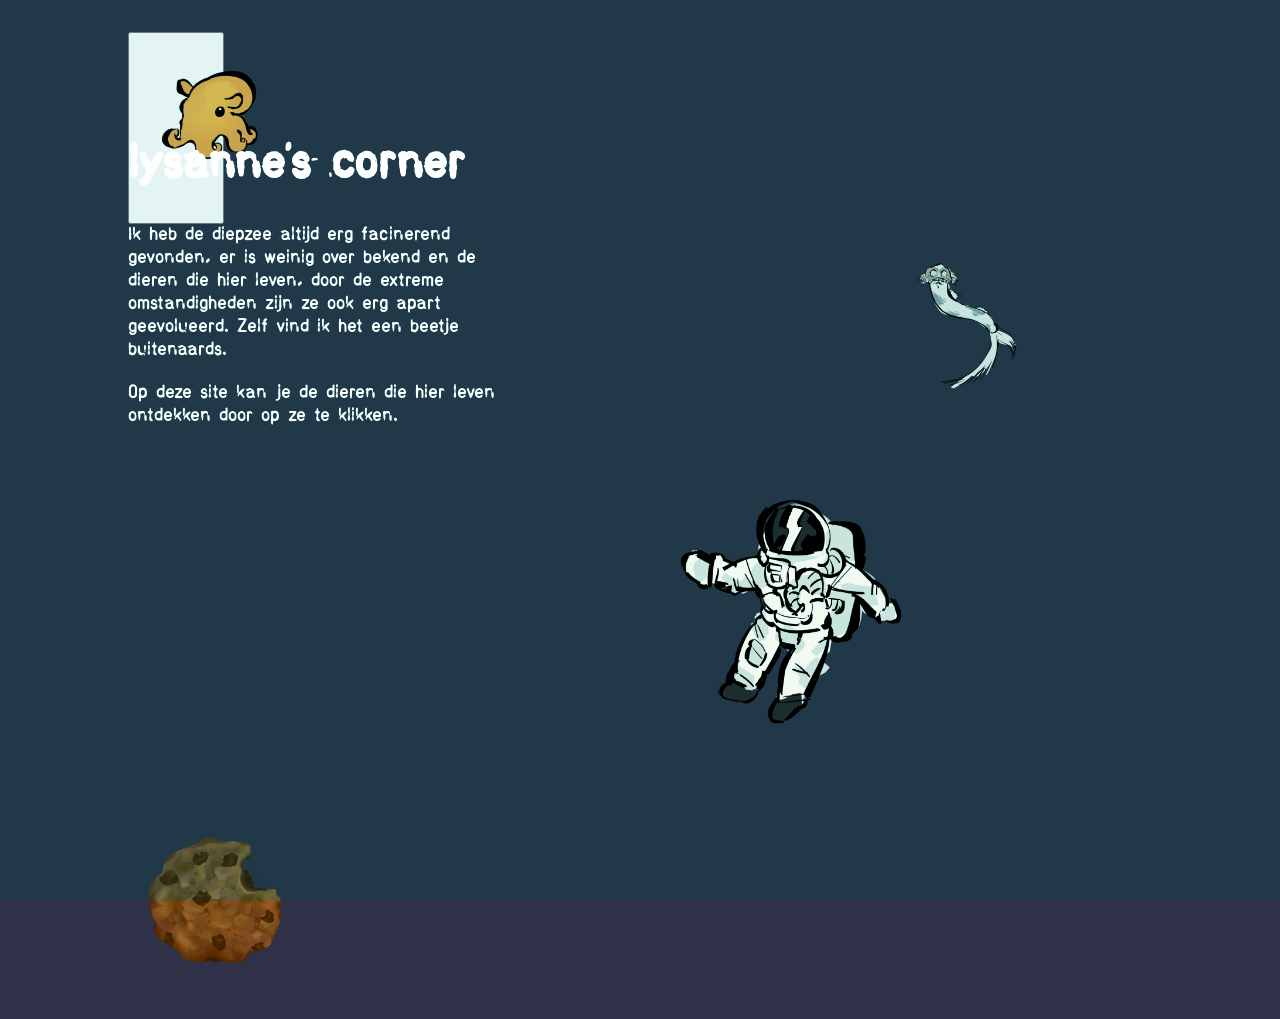
==== commit 02a396aa: "readme aangegast" ====
--- a/index.html
+++ b/index.html
@@ -73,7 +73,7 @@
         <button popovertarget="telescopefish" popovertargetaction="hide">
           X
         </button>
-        <h2>de telescopefish</h2>
+        <h2>de telescopefish (Gigantura)</h2>
         <p>
           Deze engerds komen vooral voor in tropische wateren zo'n 200 tot 5000
           meter diep. Ze hebben ook geen geslacht en hebben zowel mannelijke als
@@ -162,8 +162,12 @@
           <button popovertarget="anglerfish" popovertargetaction="hide">
             X
           </button>
-          <h2>De anglerfish</h2>
-          <p>lalalalalala</p>
+          <h2>De diepzeehengelvis (Ceratioidea)</h2>
+          <p> Er zijn meer dan meer dan 200 soorten hengelvissen. Ze leven vooral in de dieptes van de Arctische en Atlantische oceaan, tussen de 300 en 4000 meter. Sommige soorten kunnen tot meer dan 1 meter in de lengte bereiken, maar vaak zijn ze kleiner, ongeveer de grootte van een schoolliniaal. (30cm) </p> <p>
+Naast hun enge tanden is hun meest opvallende kenmerk het lichtje aan de bovenkant van hun hoofd, een soort vishengel die bestaat uit een lichtgevend zakje bacteriën die ze gebruiken om prooi te vangen, wat kenmerkend alleen bij de vrouwtjes voorkomt. Net zoals de telescope fish (Gigantura) kunnen ze door hun flexibele bouw prooi twee keer hun grootte eten, wat hard nodig is als het mogelijke aantal prooi zo schaars is. </p>
+<p>In de duistere dieptes zijn de mannelijke hengelvissen heel hun leven opzoek naar het andere geslacht. De mannetjes zijn vergeleken met de vrouwtjes heel klein, en in sommige soorten, als een mannetje een vrouwelijke hengelvis heeft gevonden haakt hij zichzelf vast aan het vrouwtje met zijn tanden en laten hij niet meer los. Het mannetje wordt een soort parasitaire partner, ze smelten samen, hij komt vast aan haar huid te zitten en verbindt zich aan haar bloedomloop. Het mannetje verliest in dit proces ook zijn ogen en al zijn organen behalve de testikels. Een vrouwtje draagt 6 of meer mannetjes.
+
+</p>
         </div>
 
             <button popovertarget="phantomjelly">
--- a/assets/style/normal.css
+++ b/assets/style/normal.css
@@ -143,6 +143,9 @@
   img {
     object-fit: contain;
   }
+}
+
+
 }
 
 [popovertarget="dumbooctopus"]:not([popovertargetaction="hide"]) {
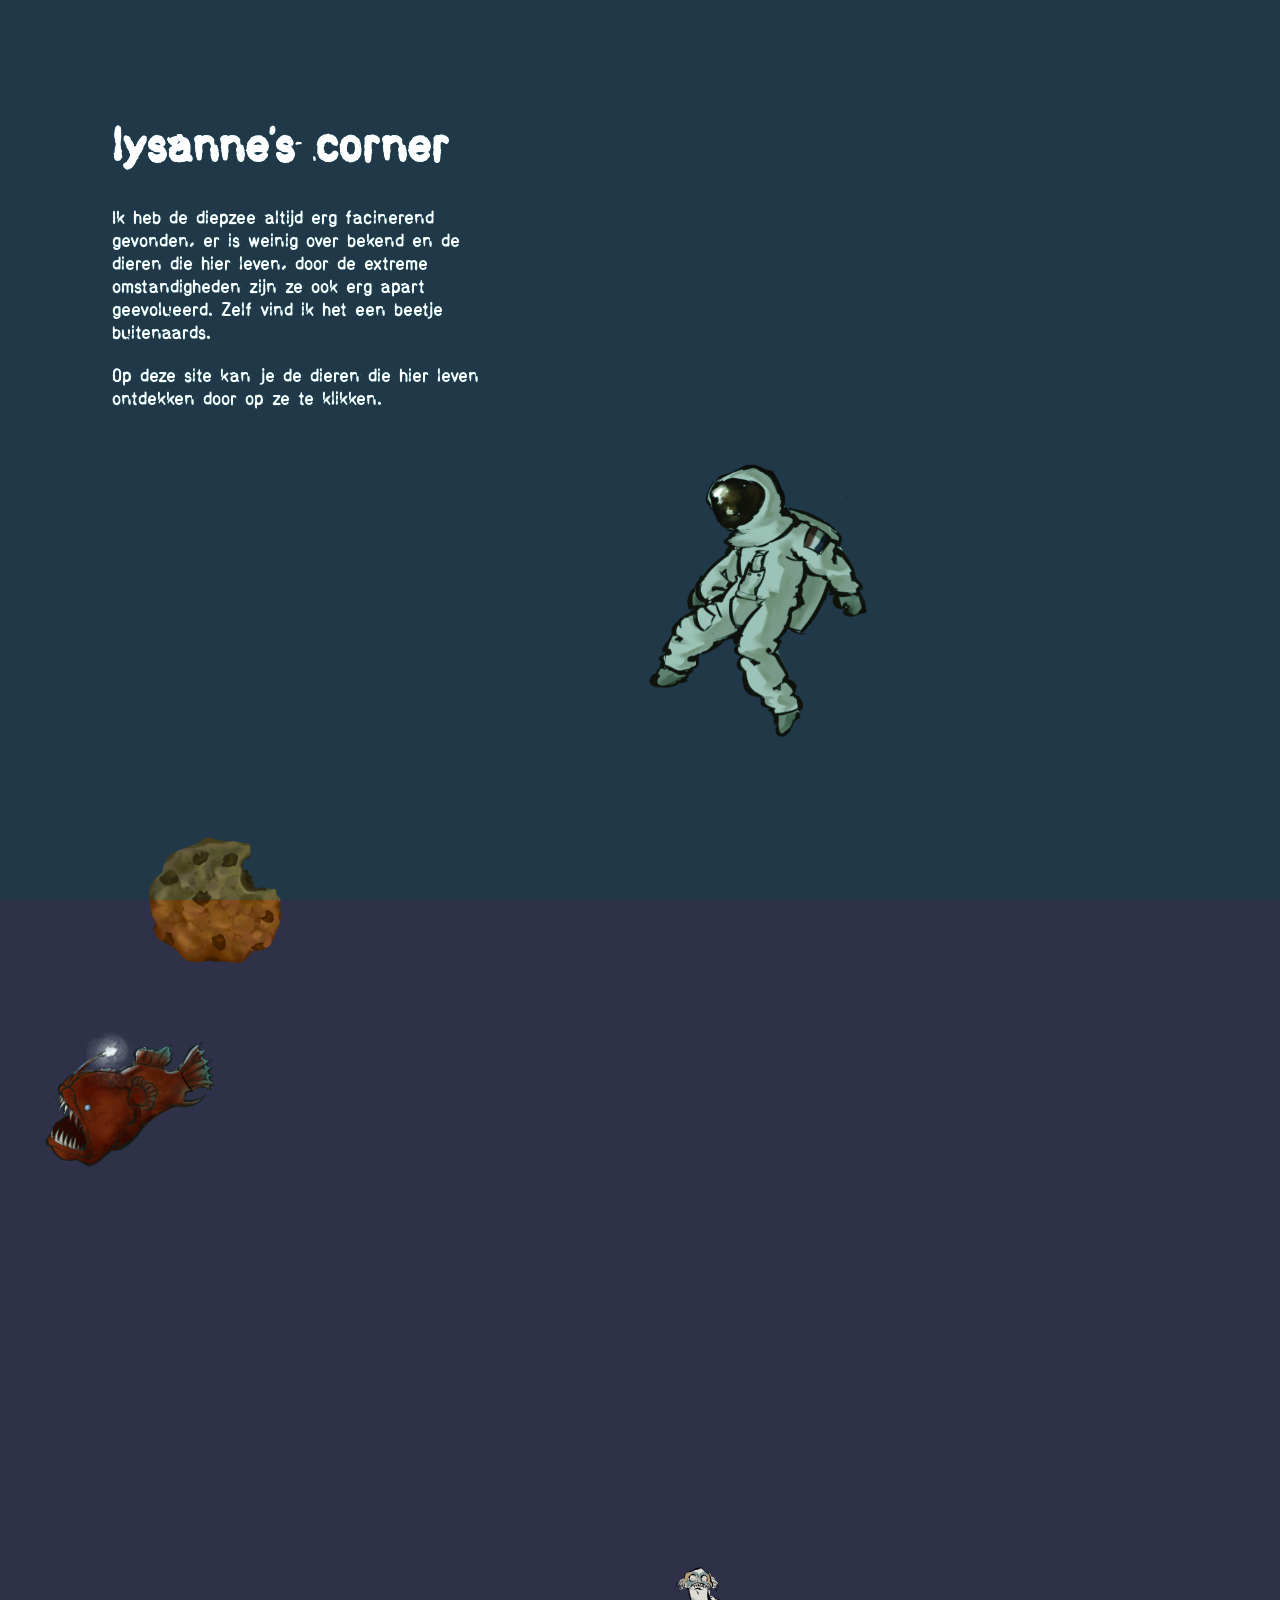
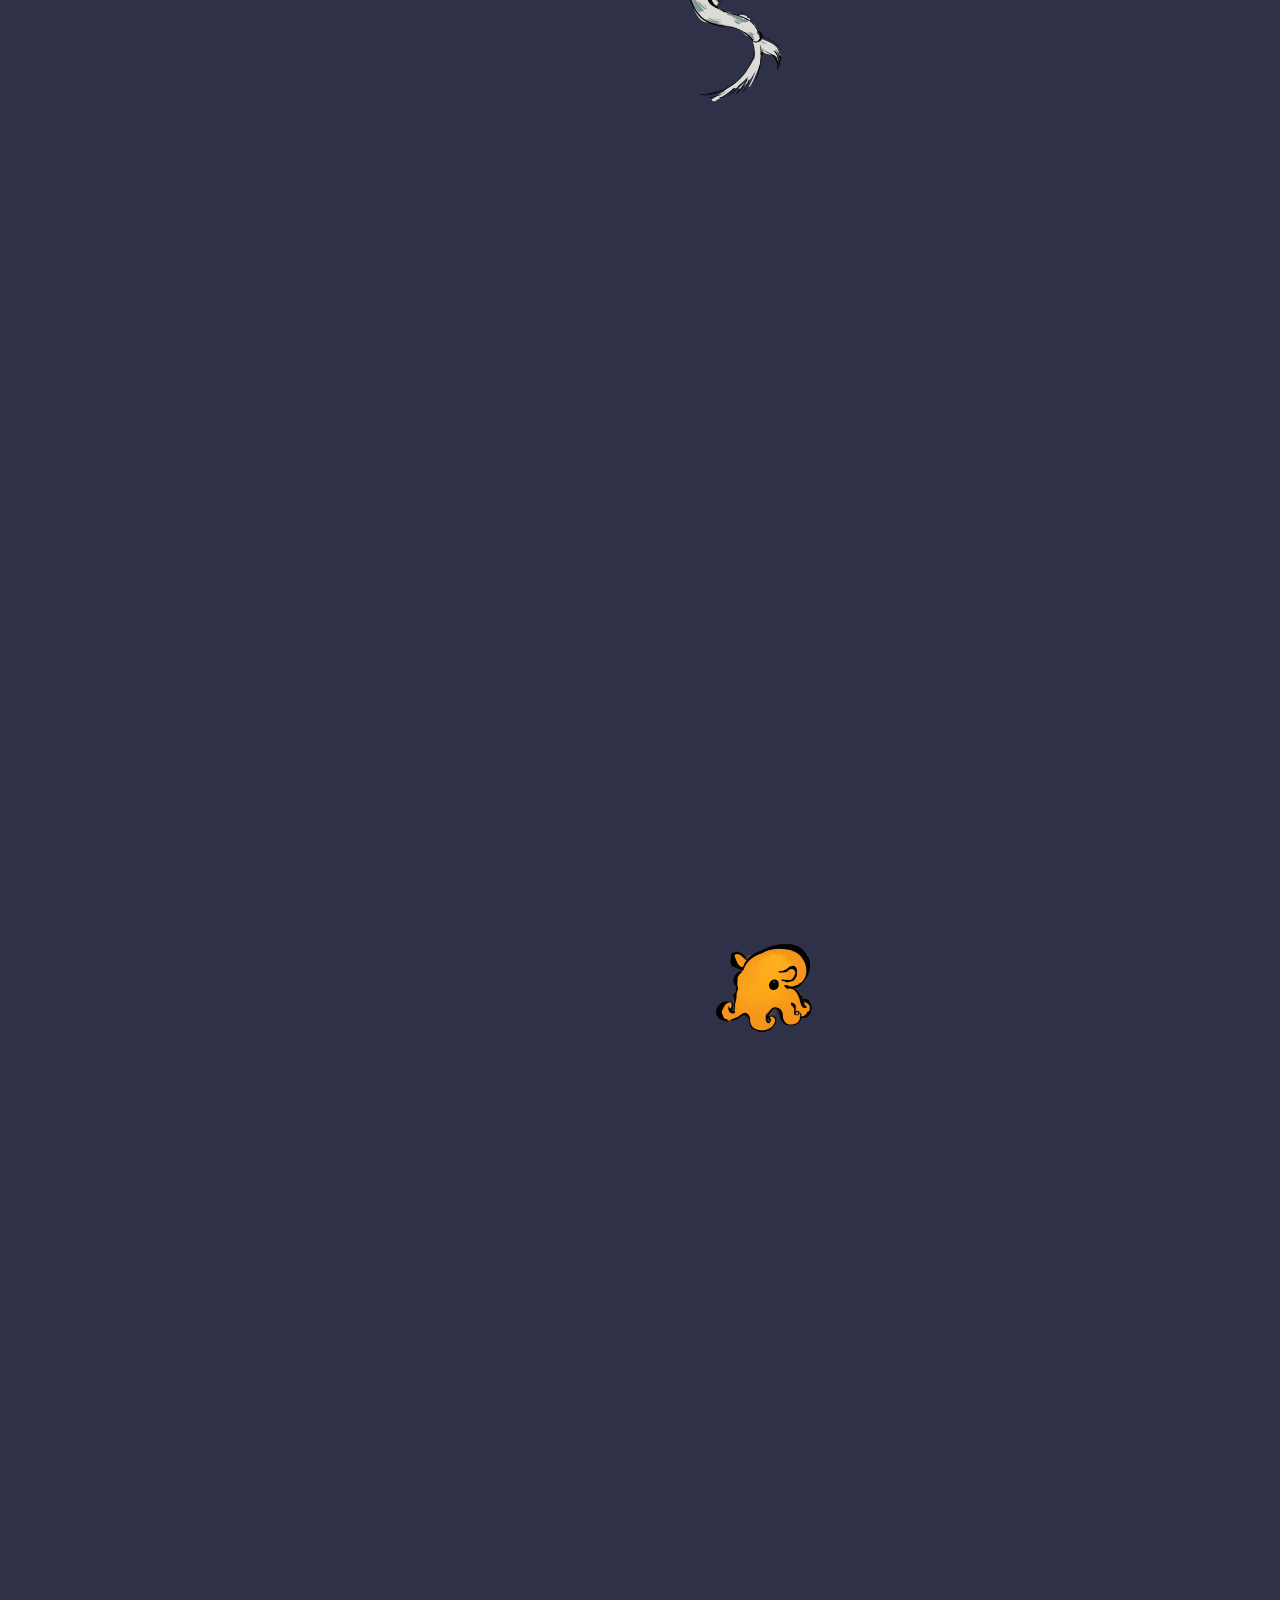
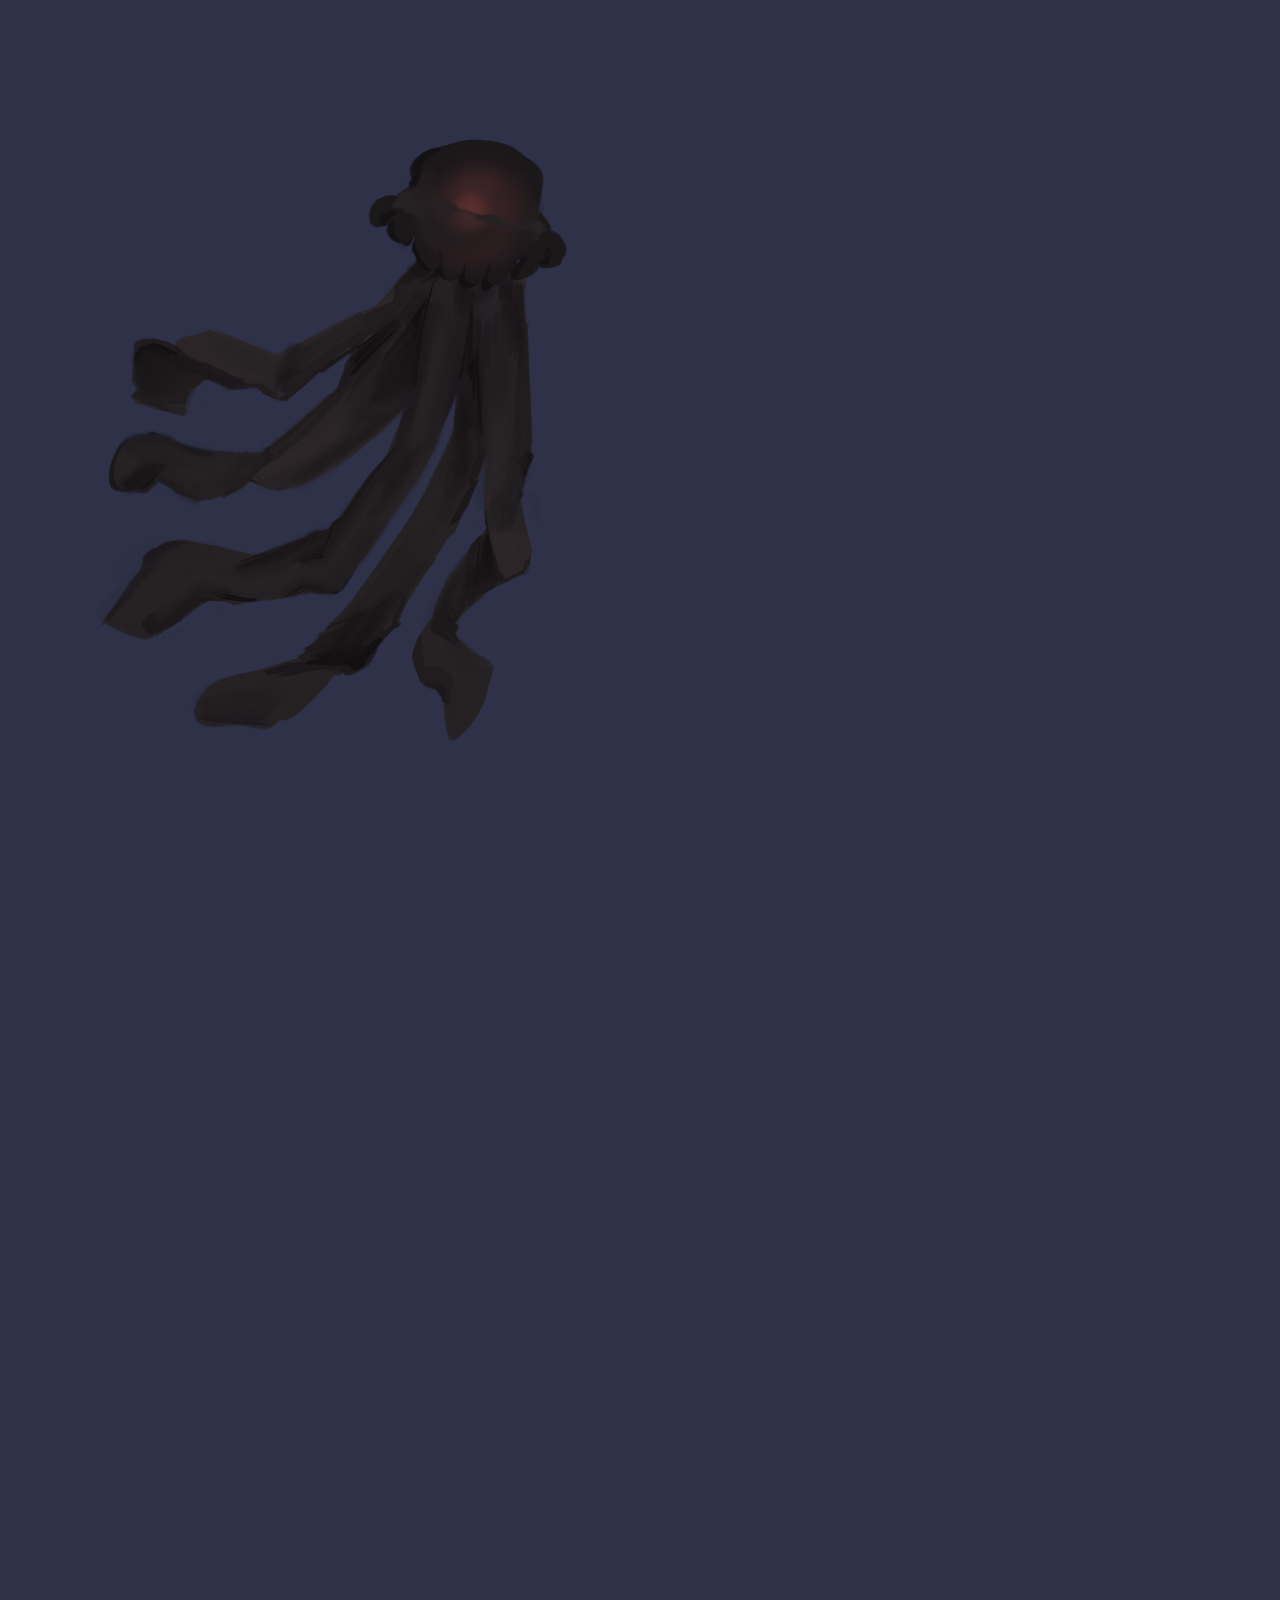
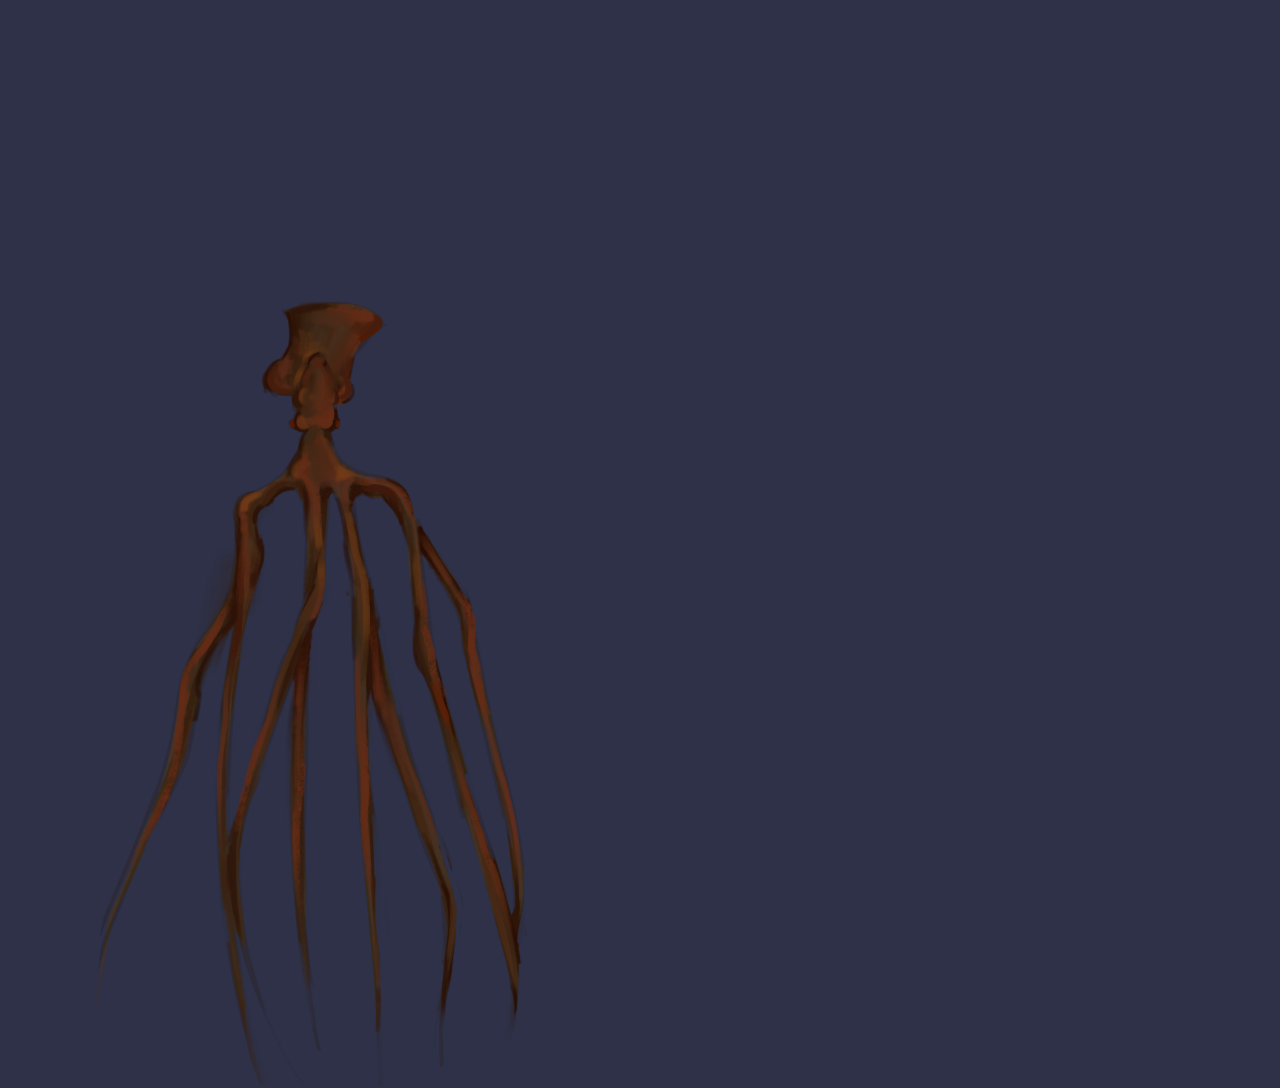
==== commit 9460f8ed: "grid en astronaut veranderd" ====
--- a/index.html
+++ b/index.html
@@ -64,7 +64,7 @@
       <button popovertarget="telescopefish">
         <img
           src="assets/afbeeldingen/telescopefish.PNG"
-          height="140"
+          height="150"
           alt="telescopefish"
         />
       </button>
@@ -83,8 +83,8 @@
         </p>
         <img
           src="assets/afbeeldingen/telescopefish1900.jpg"
+          height="150"
           alt="telescopefish1900"
-          height="200"
         />
       </div>
 
@@ -173,7 +173,7 @@
             <button popovertarget="phantomjelly">
           <img
             src="assets/afbeeldingen/phantomjellygetekend.png"
-            height="800"
+            height="700"
             alt="phantomjellygetekend"
           />
         </button>
--- a/assets/style/normal.css
+++ b/assets/style/normal.css
@@ -24,6 +24,7 @@
   --text-color: rgb(255, 254, 254);
 
   --page-background: light-dark(rgb(46, 49, 71), rgb(11, 11, 11));
+  overflow-x: clip;
 }
 
 /* .lightmode { */
@@ -38,17 +39,35 @@
   background-color: var(--page-background);
 
   margin: 0;
-  padding: 2em;
-
-  width: 100vw;
-  overflow-x: auto;
-}
+  padding: 1em;
+
+  width: 100%;
+  min-height: 100vh;
+  /* hierdoor kan je niet in de breedte scrollen */
+}
+
+/* MARK: grid */
 
 main {
   display: grid;
-  grid-template-columns: repeat(100, 6em);
-  grid-auto-rows: 12em;
-  width: max-content;
+  /* grid-template-columns: repeat(60, 1fr);
+  grid-auto-rows: calc(
+    100vw / 60
+  ); /* rijen even hoog als de kolommen breed zijn */
+  /* grid-template-rows: repeat(60, calc(100vw / 60)); */
+  --kolommen: 20; /* mobile first niet veel kolommen */
+  display: grid;
+  grid-template-columns: repeat(var(--kolommen), minmax(0, 1fr));
+  /* minimum hoogte en maximum hoogte */
+  grid-auto-rows: calc(80vw / var(--kolommen));
+}
+
+@media (min-width: 600px) {
+  --kolommen: 40; /*tablet */
+}
+
+@media (min-width: 1000px) {
+  --kolommen: 60; /* desktop: veel kolommen, dus kleine cellen */
 }
 
 /* MARK: header */
@@ -120,14 +139,18 @@
   cursor: pointer;
 }
 
+/* MARK:telescopefish  */
+
 button[popovertarget="telescopefish"]:not([popovertargetaction="hide"]) {
   animation: bounce 1.5s ease-in-out infinite;
-  grid-column: 10;
-  grid-row: 2;
   transition: 0.3s;
   background: none;
   border: none;
   z-index: 1;
+  grid-column: 5 / span 15; /* begint bij kolom 2 en is 15 kolommen breed */
+  grid-row: 25 / span 15; /* begint bij rij 7 en is 16 rijen hoog */
+  width: 100%;
+  height: 100%;
 }
 
 #telescopefish:popover-open {
@@ -145,85 +168,92 @@
   }
 }
 
-
-}
-
-[popovertarget="dumbooctopus"]:not([popovertargetaction="hide"]) {
+/* MARK:dumboctopus
+ */
+button[popovertarget="dumbooctopus"]:not([popovertargetaction="hide"]) {
   /* dit betekent dat de css hieronder geld voor alle knoppen binnen het dumbooctopus stukje behalve de popovertargetaction=hide waardoor die niet beweegt en de styling van wat hieronder krijgt. */
   animation: bounce 1s ease-in-out infinite;
-  grid-column: 8;
-  grid-row: 3;
-  transition: 0.3s;
-  background: none;
-  border: none;
-}
+  grid-column: 6 / span 14;
+  /* start op grid column 3 en span 14 columns door */
+  grid-row: 50;
+  /*  /* start op grid row 24 en span 14 columns door */
+  transition: 0.3s;
+  background: none;
+  border: none;
+  height: 100%;
+  width: 100%;
+}
+
 #dumbooctopus:popover-open {
   display: flex;
   flex-direction: column;
   align-items: center;
 }
+
+/* MARK:anglerfish  */
+[popovertarget="anglerfish"]:not([popovertargetaction="hide"]) {
+  /* dit betekent dat de css hieronder geld voor alle knoppen binnen het anglerfish stukje behalve de popovertargetaction=hide waardoor die niet beweegt. */
+  animation: bounce 2.5s ease-in-out infinite;
+  grid-row: 20;
+  transition: 0.3s;
+  background: none;
+  border: none;
+}
+
+#anglerfish:popover-open {
+  display: flex;
+  flex-direction: column;
+  align-items: center;
+}
+
+/* MARK:phantomjelly */
+
+[popovertarget="phantomjelly"]:not([popovertargetaction="hide"]) {
+  /* dit betekent dat de css hieronder geld voor alle knoppen binnen het phantomjelly stukje behalve de popovertargetaction=hide waardoor die niet beweegt. */
+  animation: bounce 4s ease-in-out infinite;
+  grid-row: 65;
+  transition: 0.3s;
+  background: none;
+  border: none;
+  grid-column: 1;
+}
+
+#phantomjelly:popover-open {
+  display: flex;
+  flex-direction: column;
+  align-items: center;
+}
+
+button[popovertargetaction="hide"] {
+  align-self: flex-start;
+  padding: 1.5em;
+}
+
+/* MARK:bigfinsquid */
+
+button[popovertarget="bigfinsquid"]:not([popovertargetaction="hide"]) {
+  background: none;
+  border: none;
+  z-index: 1;
+  grid-column: 2;
+  grid-row: 100;
+  animation: bounce 2s ease-in-out infinite;
+  transition: 0.3s;
+  background: none;
+  border: none;
+}
+#bigfinsquid:popover-open {
+  display: flex;
+  flex-direction: column;
+  align-items: center;
+}
+/* de popover-open zorgt dat de display: flex (en alles wat eronder staat) alleen gebeurd als de popover is geopend, anders overschrijft de display: flex de popover en is ie al open als je in de site komt. */
 
 button[popovertargetaction="hide"] {
   align-self: flex-start;
   padding: 1.5em;
   /* de styling van alle knoppen die popovertargetaction=hide uitvoeren */
 }
-
-[popovertarget="anglerfish"]:not([popovertargetaction="hide"]) {
-  /* dit betekent dat de css hieronder geld voor alle knoppen binnen het anglerfish stukje behalve de popovertargetaction=hide waardoor die niet beweegt. */
-  animation: bounce 2.5s ease-in-out infinite;
-  grid-column: 30;
-  grid-row: 3;
-  transition: 0.3s;
-  background: none;
-  border: none;
-}
-#anglerfish:popover-open {
-  display: flex;
-  flex-direction: column;
-  align-items: center;
-}
-
-[popovertarget="phantomjelly"]:not([popovertargetaction="hide"]) {
-  /* dit betekent dat de css hieronder geld voor alle knoppen binnen het phantomjelly stukje behalve de popovertargetaction=hide waardoor die niet beweegt. */
-  animation: bounce 4s ease-in-out infinite;
-  grid-column: 75;
-  grid-row: 1;
-  transition: 0.3s;
-  background: none;
-  border: none;
-}
-#phantomjelly:popover-open {
-  display: flex;
-  flex-direction: column;
-  align-items: center;
-}
-
-button[popovertargetaction="hide"] {
-  align-self: flex-start;
-  padding: 1.5em;
-}
-
-button[popovertarget="bigfinsquid"]:not([popovertargetaction="hide"]) {
-  background: none;
-  border: none;
-  z-index: 1;
-  height: 74em;
-  width: 69em;
-  animation: bounce 2s ease-in-out infinite;
-  grid-column: 50;
-  grid-row: 1;
-  transition: 0.3s;
-  background: none;
-  border: none;
-}
-
-#bigfinsquid:popover-open {
-  display: flex;
-  flex-direction: column;
-  align-items: center;
-}
-/* de popover-open zorgt dat de display: flex (en alles wat eronder staat) alleen gebeurd als de popover is geopend, anders overschrijft de display: flex de popover en is ie al open als je in de site komt. */
 
 img[alt="dumbooctopus"]:hover {
   /* als je over de image hovered krijgt hij deze elementen */
@@ -269,6 +299,8 @@
   /* dit zorgt ervoor dat het altijd boven alles staat */
 }
 
+/* MARK: animatie */
+
 @keyframes zinken {
   0% {
     transform: translateY(0px);
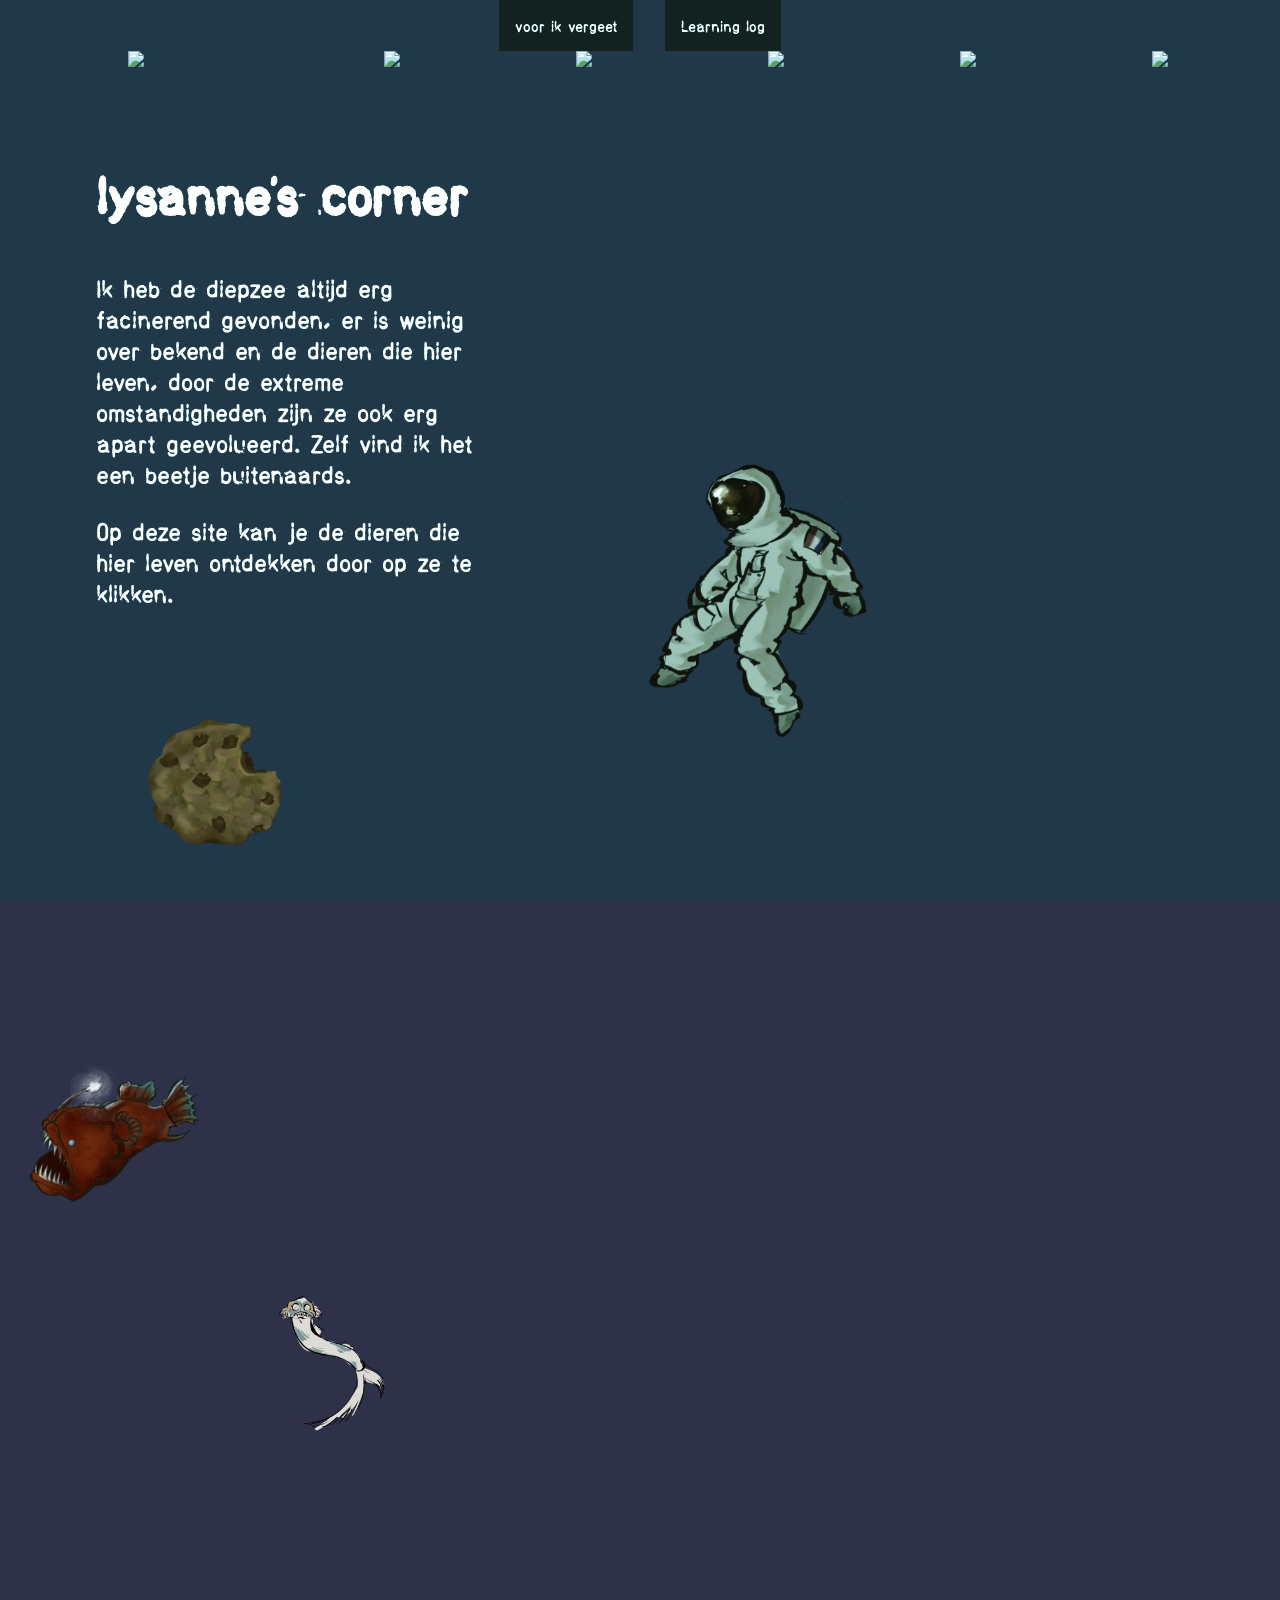
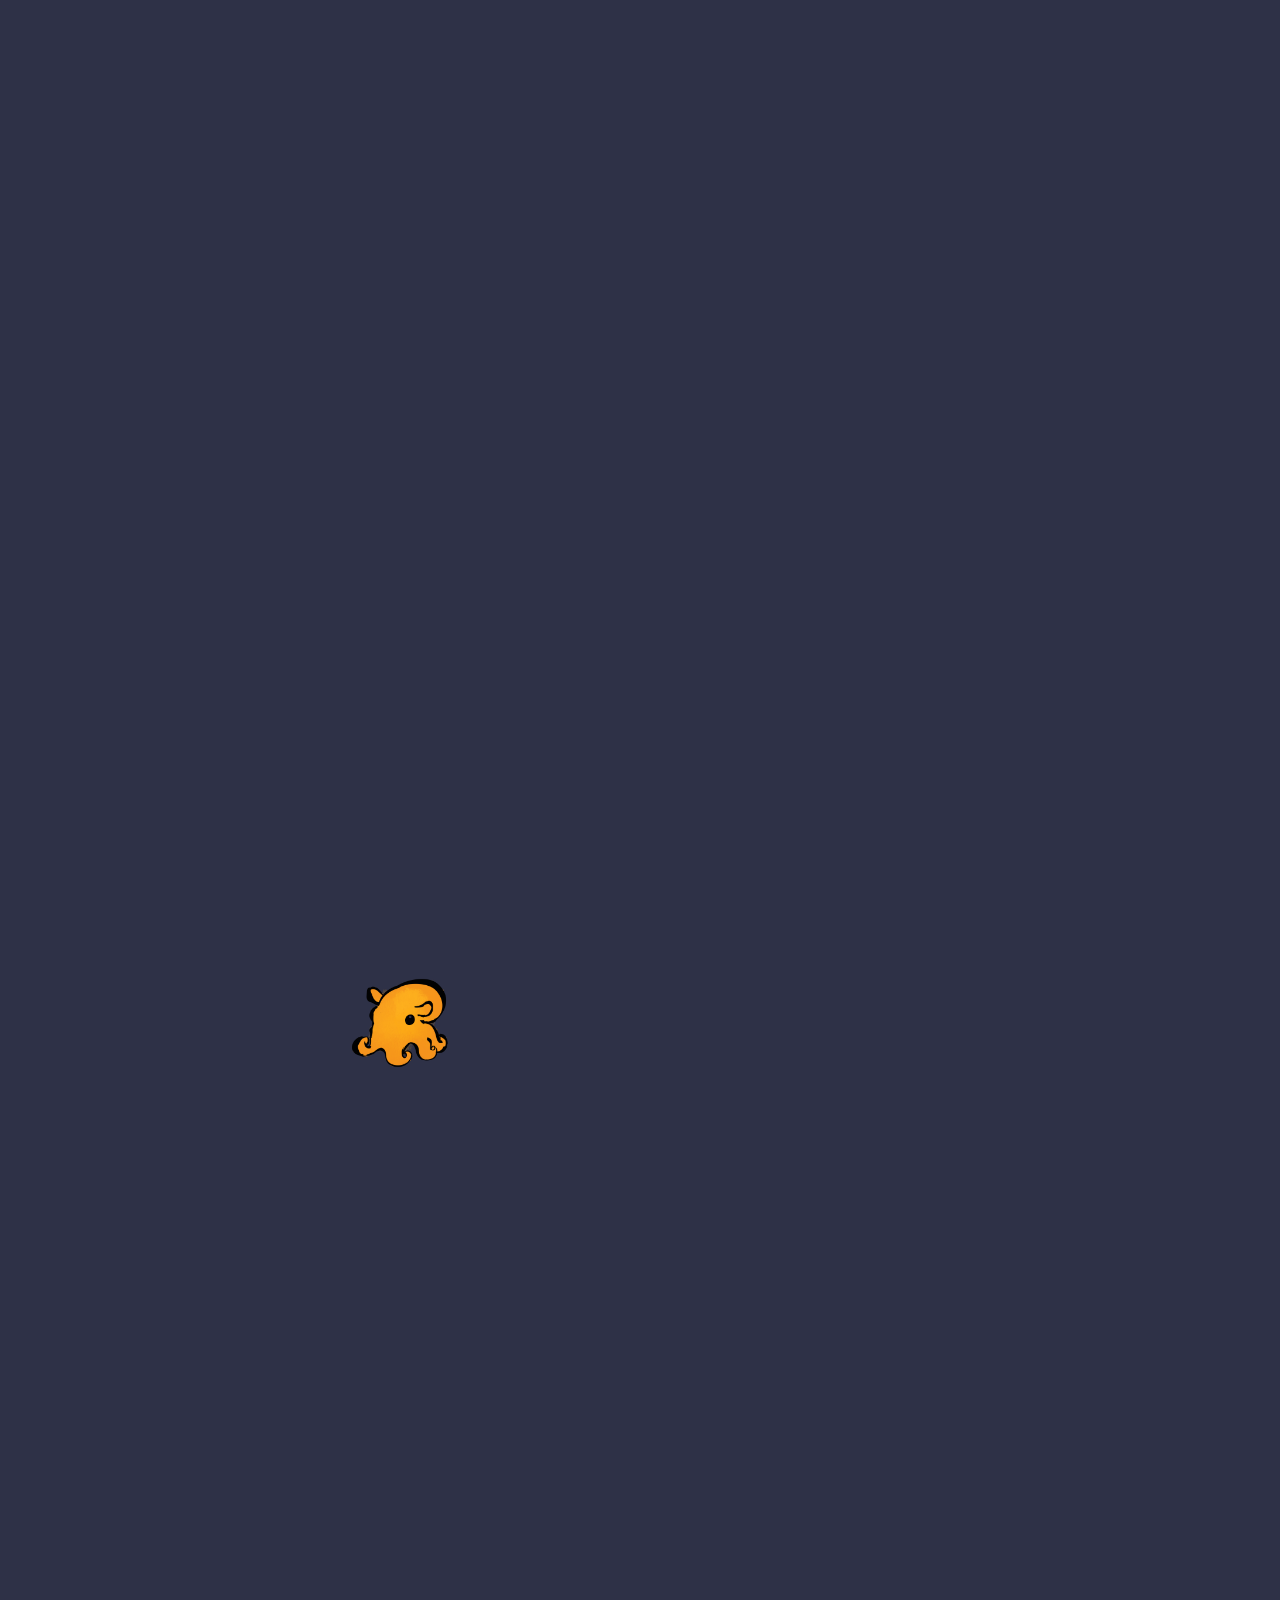
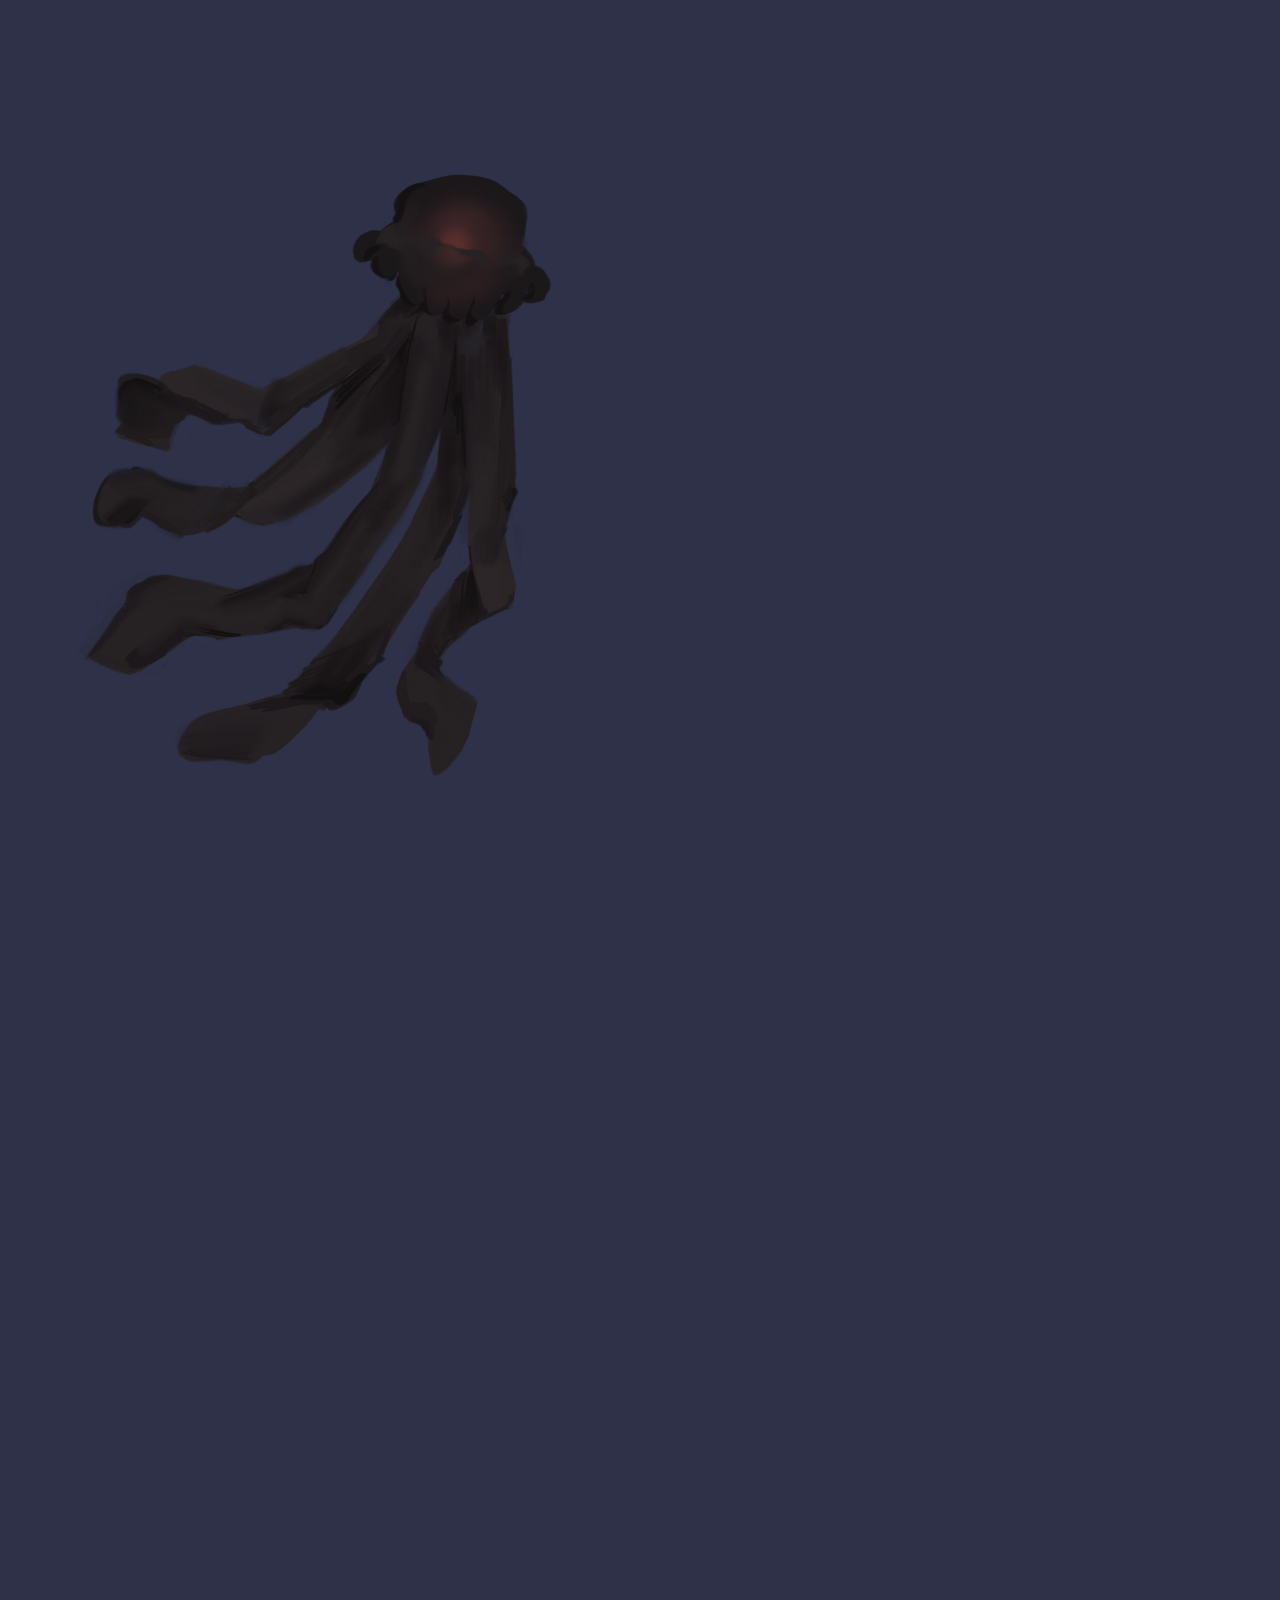
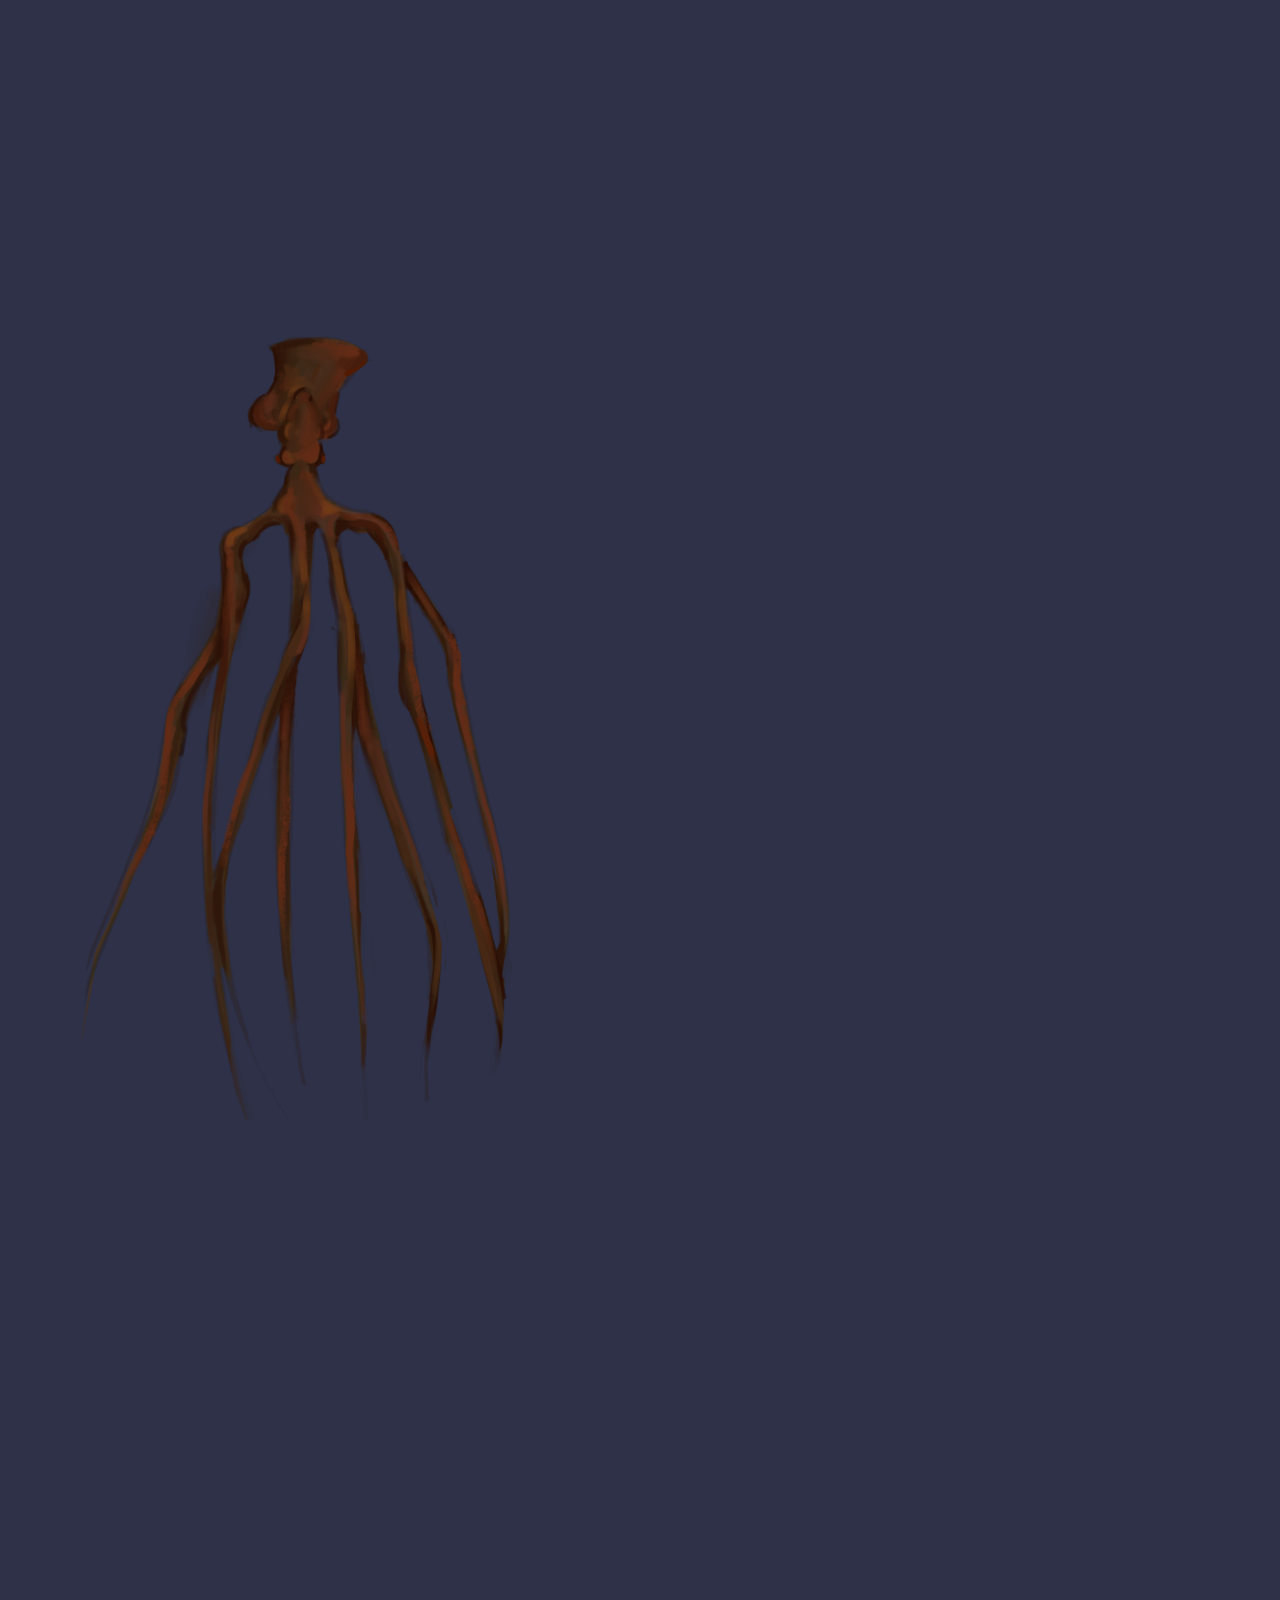
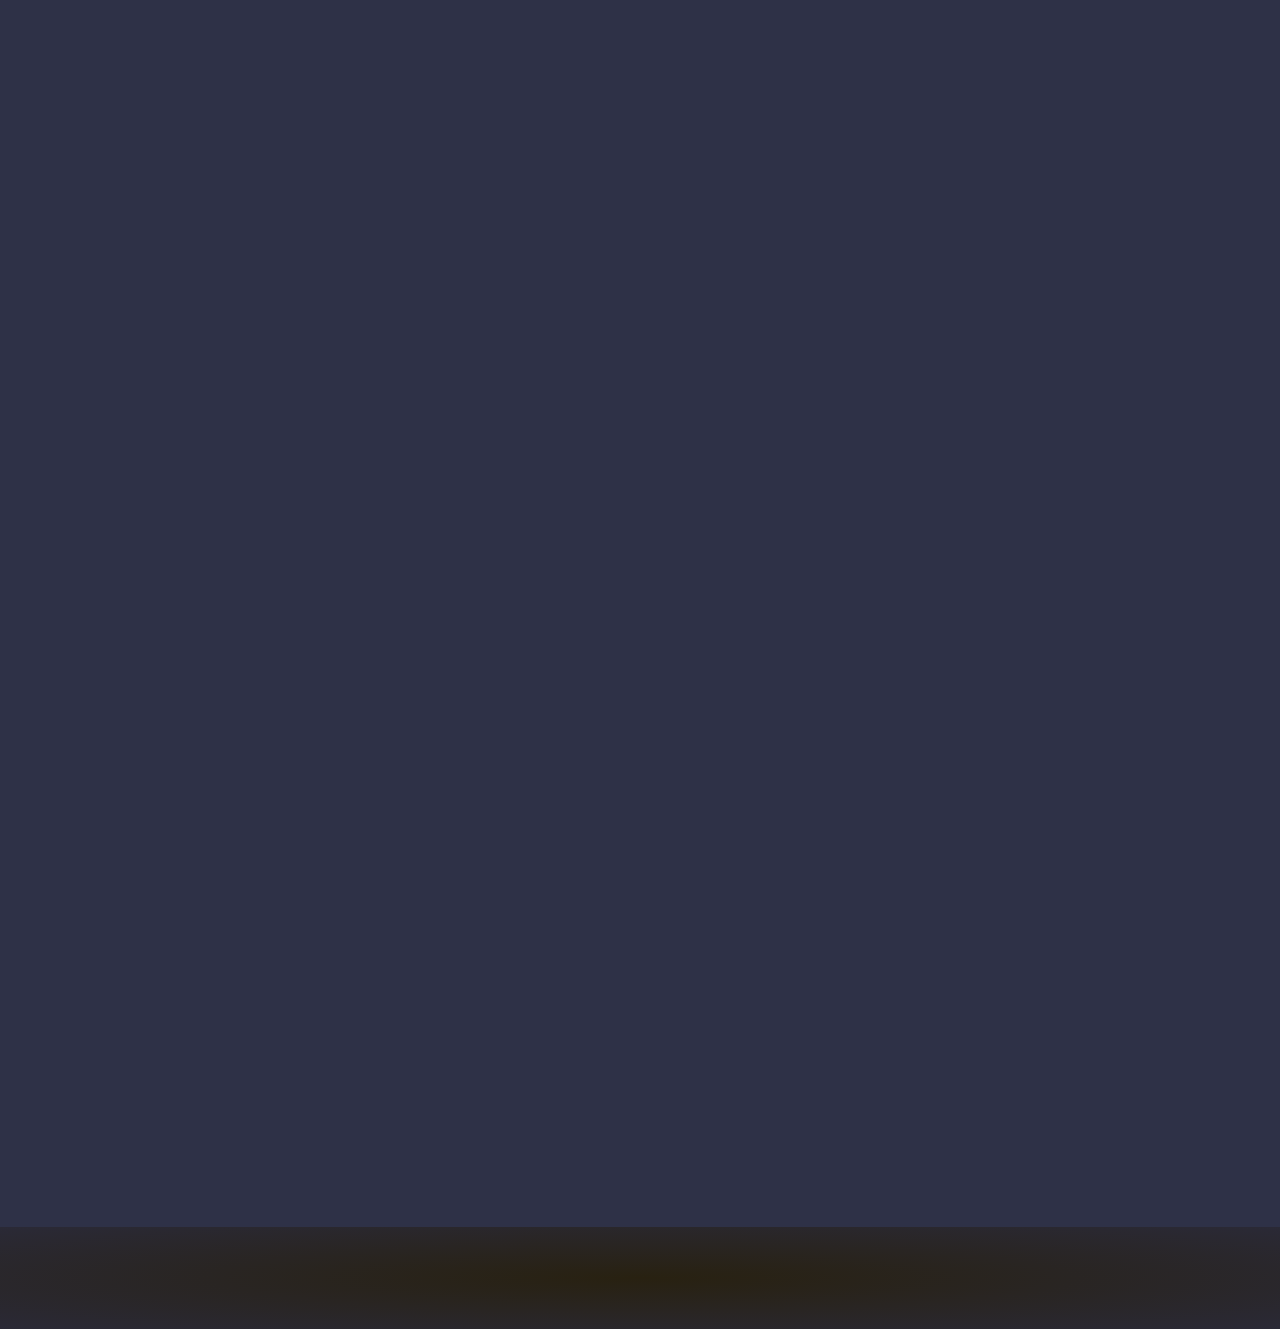
==== commit 470c7edb: "bubbels" ====
--- a/index.html
+++ b/index.html
@@ -1,5 +1,5 @@
 <!doctype html>
-<html lang="en">
+<html lang="nl">
   <head>
     <meta charset="UTF-8" />
     <meta name="viewport" content="width=device-width, initial-scale=1.0" />
@@ -21,8 +21,17 @@
   </head>
 
   <body>
+    <header>
+      <a href="./assets/voor-ik-vergeet/voorikvergeet.html">voor ik vergeet</a>
+      <a
+        href="https://github.com/lysannem909-code/lysannescorner/blob/main/README.md"
+        >Learning log</a
+      >
+    </header>
+
+    <!-- #MARK: intro -->
     <main>
-      <header>
+      <article>
         <h1>lysanne's corner</h1>
         <p>
           Ik heb de diepzee altijd erg facinerend gevonden, er is weinig over
@@ -34,33 +43,41 @@
           Op deze site kan je de dieren die hier leven ontdekken door op ze te
           klikken.
         </p>
-
-        <button popovertarget="cookie">
-          <img
-            src="assets/afbeeldingen/cookies.png"
-            height="150"
-            alt="cookie"
-          />
-        </button>
-      </header>
+      </article>
+
+      <!-- #MARK: cookie -->
+
+      <button popovertarget="cookie">
+        <img src="assets/afbeeldingen/cookies.png" height="150" alt="cookies" />
+      </button>
 
       <section popover id="cookie" popover="auto">
         <button popovertarget="cookie" popovertargetaction="hide">X</button>
         <!-- als je op het Xje drukt dan verstopt ie de popovertarget (de popover) door hide -->
         <h2>cookies</h2>
-        <p>Op deze site worden cookies gebruikt</p>
+        <p>
+          Op deze site wordt noodgedwongen gebruikt gemaakt van cookies. </p>
+          <p>Op deze site wordt een onbekend script van een derde partij gebruikt.</p>
+          <p>Ik adviseer u de site te verlaten als u het hier niet mee eens bent en de volgende policie(s) door te lezen.</p>
+            <a href="https://docs.github.com/en/site-policy/privacy-policies/github-general-privacy-statement" ></a>
+        </p>
+
         <footer>
-          <button>Accepteren</button>
-          <button>Afwijzen</button>
+          <button popovertarget="cookie" popovertargetaction="hide">
+            Accepteren en doorgaan
+          </button>
         </footer>
       </section>
       <!-- ik heb de afwijzen en accepteren knoppen in een footer gedaan (weet niet zeker of dit helemaal correct is, maar het was wel de onderkant van de popover). zodat ik deze apart kon stijlen dan de section en zodat ik ze naast elkaar kon centreren -->
 
+      <!-- #MARK: astronaut -->
       <img
         src="assets/afbeeldingen/astronaut.PNG"
         height="300"
         alt="astronaut"
       />
+
+      <!-- #MARK: telescopefish -->
       <button popovertarget="telescopefish">
         <img
           src="assets/afbeeldingen/telescopefish.PNG"
@@ -88,6 +105,7 @@
         />
       </div>
 
+      <!-- #MARK: dumbocotopus -->
       <button popovertarget="dumbooctopus">
         <img
           src="assets/afbeeldingen/dumbooctopus.PNG"
@@ -118,11 +136,13 @@
         />
       </div>
 
+      <!-- #MARK: bigfinsquid -->
+
       <button popovertarget="bigfinsquid">
         <img
           src="assets/afbeeldingen/bigbigfinsquid.PNG"
           height="800"
-          alt="bigbigfinsquid"
+          alt="bigfinsquid"
         />
       </button>
 
@@ -143,59 +163,112 @@
           meter die uit deze armen en tentakels bestonden. Wetenschappers hebben
           officieel 3 soorten bigfin squid gecategoriseerd.
         </p>
+
         <img
           src="assets/afbeeldingen/bigfinsquid.jpg"
           alt="bigfinsquidfoto"
           height="200"
         />
-        </div>
-
-        <button popovertarget="anglerfish">
-          <img
-            src="assets/afbeeldingen/anglerfishgetekend.PNG"
-            height="200"
-            alt="anglerfishgetekend"
-          />
-        </button>
-
-        <div popover id="anglerfish">
-          <button popovertarget="anglerfish" popovertargetaction="hide">
-            X
-          </button>
-          <h2>De diepzeehengelvis (Ceratioidea)</h2>
-          <p> Er zijn meer dan meer dan 200 soorten hengelvissen. Ze leven vooral in de dieptes van de Arctische en Atlantische oceaan, tussen de 300 en 4000 meter. Sommige soorten kunnen tot meer dan 1 meter in de lengte bereiken, maar vaak zijn ze kleiner, ongeveer de grootte van een schoolliniaal. (30cm) </p> <p>
-Naast hun enge tanden is hun meest opvallende kenmerk het lichtje aan de bovenkant van hun hoofd, een soort vishengel die bestaat uit een lichtgevend zakje bacteriën die ze gebruiken om prooi te vangen, wat kenmerkend alleen bij de vrouwtjes voorkomt. Net zoals de telescope fish (Gigantura) kunnen ze door hun flexibele bouw prooi twee keer hun grootte eten, wat hard nodig is als het mogelijke aantal prooi zo schaars is. </p>
-<p>In de duistere dieptes zijn de mannelijke hengelvissen heel hun leven opzoek naar het andere geslacht. De mannetjes zijn vergeleken met de vrouwtjes heel klein, en in sommige soorten, als een mannetje een vrouwelijke hengelvis heeft gevonden haakt hij zichzelf vast aan het vrouwtje met zijn tanden en laten hij niet meer los. Het mannetje wordt een soort parasitaire partner, ze smelten samen, hij komt vast aan haar huid te zitten en verbindt zich aan haar bloedomloop. Het mannetje verliest in dit proces ook zijn ogen en al zijn organen behalve de testikels. Een vrouwtje draagt 6 of meer mannetjes.
-
-</p>
-        </div>
-
-            <button popovertarget="phantomjelly">
-          <img
-            src="assets/afbeeldingen/phantomjellygetekend.png"
-            height="700"
-            alt="phantomjellygetekend"
-          />
-        </button>
-
-        <div popover id="phantomjelly">
-          <button popovertarget="phantomjelly" popovertargetaction="hide">
-            X
-          </button>
-          <h2>De Phantom jellyfish</h2>
-          <p>lalalalalala</p>
-        </div>
-
-        <div class="overlay"></div>
-
-        <!-- <div class="bg-animation">
+      </div>
+
+      <button popovertarget="anglerfish">
+        <img
+          src="assets/afbeeldingen/anglerfishgetekend.PNG"
+          height="200"
+          alt="anglerfish"
+        />
+      </button>
+
+      <!-- #MARK: anglerfish -->
+      <div popover id="anglerfish">
+        <button popovertarget="anglerfish" popovertargetaction="hide">X</button>
+        <h2>De diepzeehengelvis (Ceratioidea)</h2>
+        <p>
+          Er zijn meer dan meer dan 200 soorten hengelvissen. Ze leven vooral in
+          de dieptes van de Arctische en Atlantische oceaan, tussen de 300 en
+          4000 meter. Sommige soorten kunnen tot meer dan 1 meter in de lengte
+          bereiken, maar vaak zijn ze kleiner, ongeveer de grootte van een
+          schoolliniaal. (30cm)
+        </p>
+        <p>
+          Naast hun enge tanden is hun meest opvallende kenmerk het lichtje aan
+          de bovenkant van hun hoofd, een soort vishengel die bestaat uit een
+          lichtgevend zakje bacteriën die ze gebruiken om prooi te vangen, wat
+          kenmerkend alleen bij de vrouwtjes voorkomt. Net zoals de telescope
+          fish (Gigantura) kunnen ze door hun flexibele bouw prooi twee keer hun
+          grootte eten, wat hard nodig is als het mogelijke aantal prooi zo
+          schaars is.
+        </p>
+        <p>
+          In de duistere dieptes zijn de mannelijke hengelvissen heel hun leven
+          opzoek naar het andere geslacht. De mannetjes zijn vergeleken met de
+          vrouwtjes heel klein, en in sommige soorten, als een mannetje een
+          vrouwelijke hengelvis heeft gevonden haakt hij zichzelf vast aan het
+          vrouwtje met zijn tanden en laten hij niet meer los. Het mannetje
+          wordt een soort parasitaire partner, ze smelten samen, hij komt vast
+          aan haar huid te zitten en verbindt zich aan haar bloedomloop. Het
+          mannetje verliest in dit proces ook zijn ogen en al zijn organen
+          behalve de testikels. Een vrouwtje draagt 6 of meer mannetjes.
+
+          <!-- #MARK: phantomjelly -->
+        </p>
+      </div>
+
+      <button popovertarget="phantomjelly">
+        <img
+          src="assets/afbeeldingen/phantomjellygetekend.png"
+          height="700"
+          alt="phantomjelly"
+        />
+      </button>
+
+      <div popover id="phantomjelly">
+        <button popovertarget="phantomjelly" popovertargetaction="hide">
+          X
+        </button>
+        <h2>De Phantom jellyfish</h2>
+        <p>lalalalalala</p>
+      </div>
+
+      <!-- #MARK: bubbels -->
+
+      <div aria-hidden="true" class="bubbel1">
+        <img src="assets/afbeeldingen/bubbel.png" aria-hidden="true" height="50" />
+      </div>
+
+      <div aria-hidden="true" class="bubbel2">
+        <img src="assets/afbeeldingen/bubbel.png" aria-hidden="true" height="50" />
+      </div>
+
+      <div aria-hidden="true" class="bubbel3">
+        <img src="assets/afbeeldingen/bubbel.png" aria-hidden="true" height="50" />
+      </div>
+
+      <div aria-hidden="true" class="bubbel4">
+        <img src="assets/afbeeldingen/bubbel.png" aria-hidden="true" height="50" />
+      </div>
+
+      <div aria-hidden="true" class="bubbel5">
+        <img src="assets/afbeeldingen/bubbel.png" aria-hidden="true" height="50" />
+      </div>
+
+      <div aria-hidden="true" class="bubbel6">
+        <img src="assets/afbeeldingen/bubbel.png" aria-hidden="true" height="50" />
+      </div>
+
+      <!-- #MARK: visual -->
+
+      <div class="zand"></div>
+
+      <div class="overlay"></div>
+
+      <!-- <div class="bg-animation">
           <div id="stars"></div>
           <div id="stars2"></div>
           <div id="stars3"></div>
           <div id="stars4"></div>
         </div> -->
-        <!-- / STAR ANIMATION -->
-      </div>
+      <!-- / STAR ANIMATION -->
     </main>
   </body>
 </html>
--- a/assets/style/normal.css
+++ b/assets/style/normal.css
@@ -11,6 +11,7 @@
   font-weight: 400;
   font-style: normal;
 }
+/* bron:deepdives */
 
 *,
 *::after,
@@ -25,6 +26,8 @@
 
   --page-background: light-dark(rgb(46, 49, 71), rgb(11, 11, 11));
   overflow-x: clip;
+  /* clip ipv hidden om ongewild horizontaal scrollen te verkomen */
+  /* bron: https://www.framer.com/help/articles/overflow-clip/ */
 }
 
 /* .lightmode { */
@@ -37,13 +40,15 @@
   font-family: "StampRSPK";
   color: var(--text-color);
   background-color: var(--page-background);
+  /* bron: deepdives */
 
   margin: 0;
-  padding: 1em;
 
   width: 100%;
-  min-height: 100vh;
+  /* min-height: 100vh; */
   /* hierdoor kan je niet in de breedte scrollen */
+  position: relative;
+  /* bubbel meet de hele pagina */
 }
 
 /* MARK: grid */
@@ -58,20 +63,19 @@
   --kolommen: 20; /* mobile first niet veel kolommen */
   display: grid;
   grid-template-columns: repeat(var(--kolommen), minmax(0, 1fr));
-  /* minimum hoogte en maximum hoogte */
-  grid-auto-rows: calc(80vw / var(--kolommen));
-}
-
-@media (min-width: 600px) {
-  --kolommen: 40; /*tablet */
-}
-
-@media (min-width: 1000px) {
-  --kolommen: 60; /* desktop: veel kolommen, dus kleine cellen */
+  /* bron: https://www.youtube.com/watch?v=iDI-Yd-bmwc */
+  /* minimum hoogte en maximum breedte */
+  grid-template-rows: repeat(150, calc(80vw / var(--kolommen)));
+  /* repeat een ding 150 keer ipv het apart uitschrijven. 80vw is 80% de breedte van het scherm. Met 20 kolommen (mobile first) is dit 80 / 20 = 4%. Dus dan is elke kolom 4% van het scherm.
+  bronn(en): https://developer.mozilla.org/en-US/docs/Web/CSS/Reference/Values/length
+  https://developer.mozilla.org/en-US/docs/Web/CSS/Reference/Values/calc
+  https://developer.mozilla.org/en-US/docs/Web/CSS/Reference/Values/repeat
+
+  calc zorgt ervoor dat de css het sommetje van gedeeld kan uitrekenen.  */
 }
 
 /* MARK: header */
-header {
+article {
   position: relative;
   width: 30em;
   padding-left: 6em;
@@ -79,20 +83,48 @@
   z-index: 3;
 }
 
+header {
+  display: flex;
+  align-items: center;
+  justify-content: center;
+  /* https://developer.mozilla.org/en-US/docs/Web/CSS/Reference/Properties/justify-content */
+  gap: 2em;
+
+  a {
+    color: white;
+    background: #1d1d1d;
+    padding: 1em;
+    border: grey;
+    transition: 0.4s ease-in-out;
+    text-decoration: none;
+    /* haalt de link lijn onder de tekst weg */
+    /* bron: Maja */
+  }
+
+  a:hover {
+    background-color: #363636;
+    font-size: 1.2em;
+    transform: scale(1.05);
+  }
+}
 h1 {
   position: relative;
-  font-size: clamp(2.5rem, 2.2573rem + 1.0356vw, 3.5rem);
-  /* margin-left: 1em;  */
-  /* bah */
+  font-size: clamp(3.2rem, 2.6rem + 1.0356vw, 3.5rem);
+  /* https://freshjuice.dev/tools/font-size-clamp-generator/ */
 }
 
 p {
   max-width: 50em;
-  font-size: clamp(0.5rem, 0.7rem + 0.6472vw, 1.875rem);
+  font-size: clamp(1.3rem, 0.5rem + 1.4vw, 2rem);
+  /* https://freshjuice.dev/tools/font-size-clamp-generator/ */
 }
 
 figcaption {
   margin: 2em; /* bah */
+}
+
+ {
+
 }
 
 img[alt="astronaut"] {
@@ -104,15 +136,17 @@
   z-index: 2;
   /* z-index zorgt voor lagen in de css. Het begint onder bij 0. */
 }
-
-button[popovertarget="cookie"] {
+/* #MARK: Cookies */
+button[popovertarget="cookie"]:not([popovertargetaction="hide"]) {
   position: fixed;
   left: 10%;
-  z-index: 0;
+  z-index: 10;
   top: 0;
   animation: zinken 8s normal forwards;
   background: none;
   border: none;
+  cursor: pointer;
+  /* https://developer.mozilla.org/en-US/docs/Web/CSS/Reference/Properties/cursor */
 }
 
 #cookie:popover-open {
@@ -122,21 +156,14 @@
 
   footer {
     display: grid;
-    grid-template-columns: 1fr 1fr;
+    grid-template-columns: 1fr;
     /* 2 columns van 1 fr gemaakt voor het accepteren en afwijzen knopje zodat ze naast elkaar staan. */
-    gap: 1em;
+    /* gap: 1em */
   }
 
   button {
     padding: 2em;
   }
-}
-
-.img-btn {
-  background: none;
-  border: none;
-  padding: 0;
-  cursor: pointer;
 }
 
 /* MARK:telescopefish  */
@@ -147,10 +174,10 @@
   background: none;
   border: none;
   z-index: 1;
-  grid-column: 5 / span 15; /* begint bij kolom 2 en is 15 kolommen breed */
-  grid-row: 25 / span 15; /* begint bij rij 7 en is 16 rijen hoog */
-  width: 100%;
-  height: 100%;
+  grid-column: 5;
+  grid-row: 25;
+  cursor: pointer;
+  /* https://developer.mozilla.org/en-US/docs/Web/CSS/Reference/Properties/cursor */
 }
 
 #telescopefish:popover-open {
@@ -173,15 +200,15 @@
 button[popovertarget="dumbooctopus"]:not([popovertargetaction="hide"]) {
   /* dit betekent dat de css hieronder geld voor alle knoppen binnen het dumbooctopus stukje behalve de popovertargetaction=hide waardoor die niet beweegt en de styling van wat hieronder krijgt. */
   animation: bounce 1s ease-in-out infinite;
-  grid-column: 6 / span 14;
-  /* start op grid column 3 en span 14 columns door */
+  grid-column: 6;
   grid-row: 50;
-  /*  /* start op grid row 24 en span 14 columns door */
   transition: 0.3s;
   background: none;
   border: none;
   height: 100%;
   width: 100%;
+  cursor: pointer;
+  /* https://developer.mozilla.org/en-US/docs/Web/CSS/Reference/Properties/cursor */
 }
 
 #dumbooctopus:popover-open {
@@ -198,12 +225,19 @@
   transition: 0.3s;
   background: none;
   border: none;
+  cursor: pointer;
+  /* https://developer.mozilla.org/en-US/docs/Web/CSS/Reference/Properties/cursor */
 }
 
 #anglerfish:popover-open {
   display: flex;
   flex-direction: column;
   align-items: center;
+
+  p {
+    font-size: clamp(1.3rem, 0.5rem + 1.4vw, 1.4rem);
+  }
+  /* dit is zodat stukken met meer tekst minder groor worden waardoor alle tekst en het kruisje binnen die spesefieke popovers leesbaar blijvens*/
 }
 
 /* MARK:phantomjelly */
@@ -216,12 +250,15 @@
   background: none;
   border: none;
   grid-column: 1;
+  cursor: pointer;
+  /* https://developer.mozilla.org/en-US/docs/Web/CSS/Reference/Properties/cursor */
 }
 
 #phantomjelly:popover-open {
   display: flex;
   flex-direction: column;
   align-items: center;
+  /* bron: https://developer.mozilla.org/en-US/docs/Web/CSS/Guides/Flexible_box_layout/Basic_concepts */
 }
 
 button[popovertargetaction="hide"] {
@@ -241,11 +278,18 @@
   transition: 0.3s;
   background: none;
   border: none;
+  cursor: pointer;
+  /* https://developer.mozilla.org/en-US/docs/Web/CSS/Reference/Properties/cursor */
 }
 #bigfinsquid:popover-open {
   display: flex;
   flex-direction: column;
   align-items: center;
+
+  p {
+    font-size: clamp(1.3rem, 0.5rem + 1.4vw, 1.6rem);
+  }
+  /*  */
 }
 /* de popover-open zorgt dat de display: flex (en alles wat eronder staat) alleen gebeurd als de popover is geopend, anders overschrijft de display: flex de popover en is ie al open als je in de site komt. */
 
@@ -266,29 +310,84 @@
   transition: 0.5s;
 }
 
-img[alt="bigbigfinsquid"]:hover {
-  scale: 1.1;
-  transition: 0.5s;
-}
-
-img[alt="anglerfishgetekend"]:hover {
-  scale: 1.1;
-  transition: 0.5s;
-}
-img[alt="phantomjellygetekend"]:hover {
-  scale: 1.1;
-  transition: 0.5s;
-}
-
-img[alt="cookie"]:hover {
-  scale: 1.1;
-  transition: 0.5s;
-}
-
+img[alt="bigfinsquid"]:hover {
+  scale: 1.1;
+  transition: 0.5s;
+}
+
+img[alt="anglerfish"]:hover {
+  scale: 1.1;
+  transition: 0.5s;
+}
+img[alt="phantomjelly"]:hover {
+  scale: 1.1;
+  transition: 0.5s;
+}
+
+img[alt="cookies"]:hover {
+  scale: 1.1;
+  transition: 0.5s;
+}
+
+/* #MARK: bubbels */
+
+.bubbel1 {
+  animation: bubbels 20s infinite;
+  position: absolute;
+  z-index: 0;
+  left: 10%;
+}
+
+.bubbel2 {
+  animation: bubbels 26s infinite;
+  position: absolute;
+  z-index: 0;
+  left: 30%;
+}
+
+.bubbel3 {
+  animation: bubbels 27s infinite;
+  position: absolute;
+  z-index: 0;
+  left: 60%;
+}
+
+.bubbel4 {
+  animation: bubbels 25s infinite;
+  position: absolute;
+  z-index: 0;
+  left: 75%;
+}
+
+.bubbel5 {
+  animation: bubbels 22s infinite;
+  position: absolute;
+  z-index: 0;
+  left: 45%;
+}
+
+.bubbel6 {
+  animation: bubbels 23s infinite;
+  position: absolute;
+  z-index: 0;
+  left: 90%;
+}
+
+/* MARK: visueel */
+.zand {
+  grid-column: 1 / -1;
+  /* van de eerste naar de laatste column */
+  grid-row: -3 / -1;
+  z-index: 0;
+  /* van de laatste row -1 naar de -2 laatste rows */
+  background: radial-gradient(rgb(40, 33, 17), rgba(32, 21, 9, 0.272));
+}
 .overlay {
   position: fixed;
   inset: 0;
   /* hiermee zeg je bij position fixed of absolute hoe ver iets van een rand af zit. door 0 te zeggen zit het dus niet van de randen van de pagina af. */
+  /* bron: https://developer.mozilla.org/en-US/docs/Web/CSS/Reference/Properties/inset */
+
   background: #036767;
   mix-blend-mode: color;
   /* dit zorgt ervoor dat het mooi mee blend en niet een grijze laag is */
@@ -297,16 +396,20 @@
   /* zorgt ervoor dat je door de overlay niet niks meer kan aanklikken */
   z-index: 10;
   /* dit zorgt ervoor dat het altijd boven alles staat */
+  /* bron: https://www.w3schools.com/cssref/pr_pos_z-index.php */
 }
 
 /* MARK: animatie */
 
 @keyframes zinken {
+  /* bron:https://developer.mozilla.org/en-US/docs/Web/CSS/Reference/At-rules/@keyframes */
   0% {
     transform: translateY(0px);
   }
   100% {
-    transform: translateY(820px);
+    transform: translateY(78vh);
+    /* zorgt ervoor dat het cookie zinkt liggend aan je scherm hoogte. 1vh is 1% van je scherm. */
+    /* bron: Maja */
   }
 }
 
@@ -320,7 +423,22 @@
   100% {
     transform: translateY(0px);
   }
-
-  container {
-  }
-}
+  /* bron: leerlingassistient */
+}
+
+@keyframes bubbels {
+  0% {
+    top: calc(100% - 40px);
+    /* de bovenkant van de pagina is 100%. de bubbel komt niet uit de bodem maar begint bij de bodem omdat ik er -40px (de grootte van de bubbel) van 100% af trek. */
+    /* bron: claude */
+  }
+  70% {
+    opacity: 1;
+  }
+  100% {
+    top: 0;
+    /* de onderkant van de pagina */
+      /* bron: claude */
+    opacity: 0;
+  }
+}
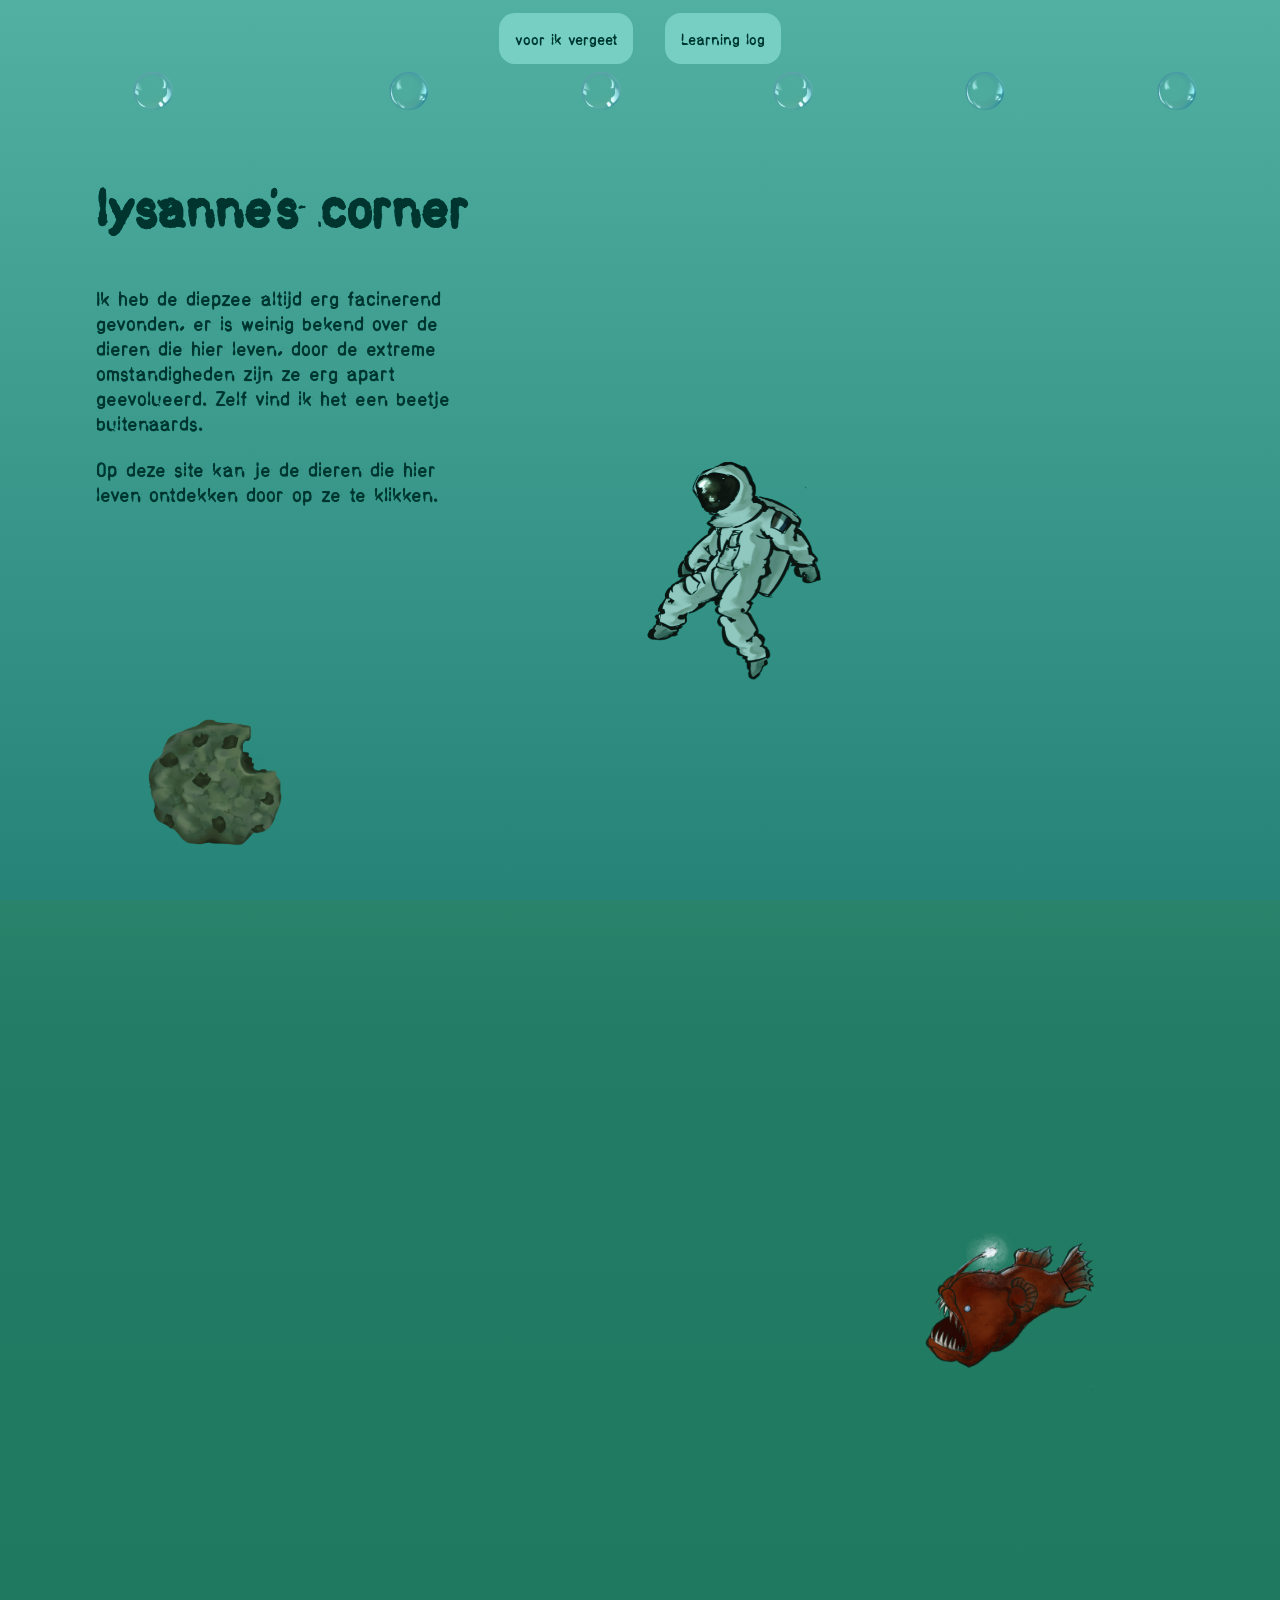
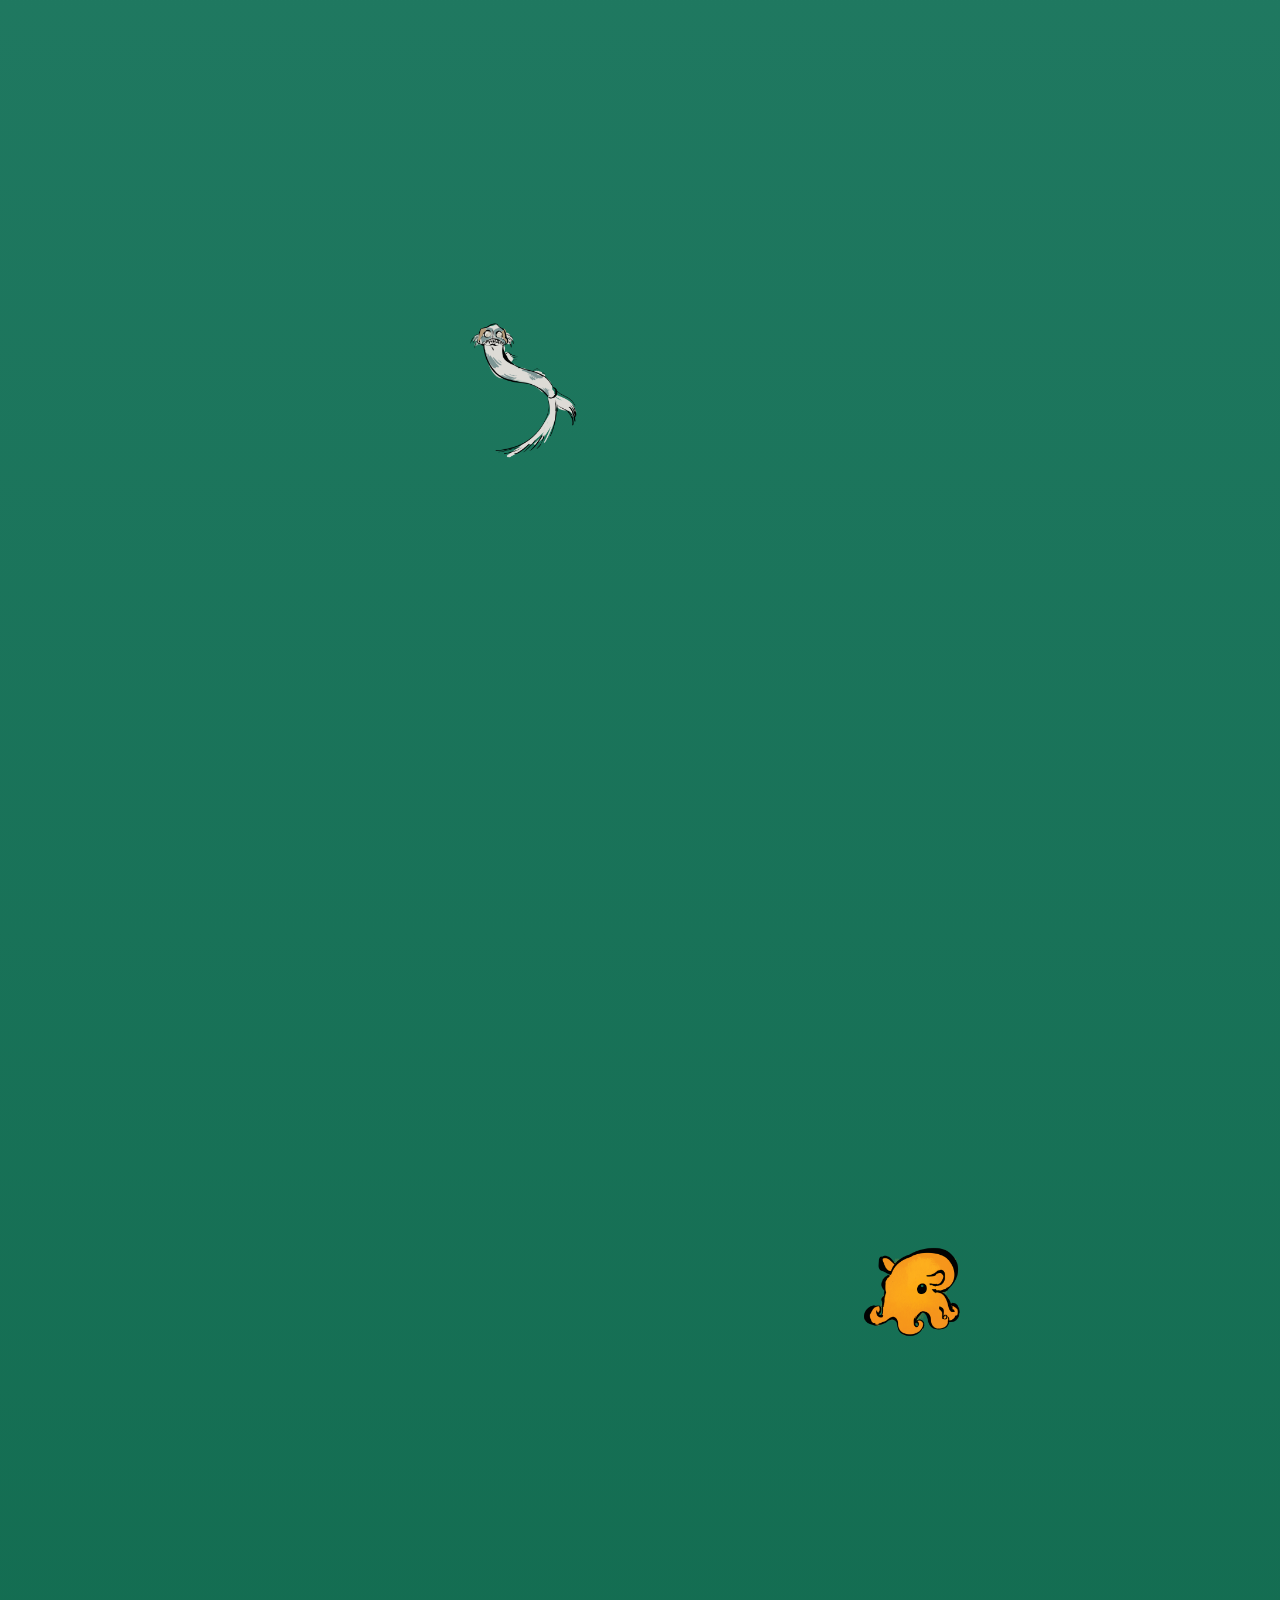
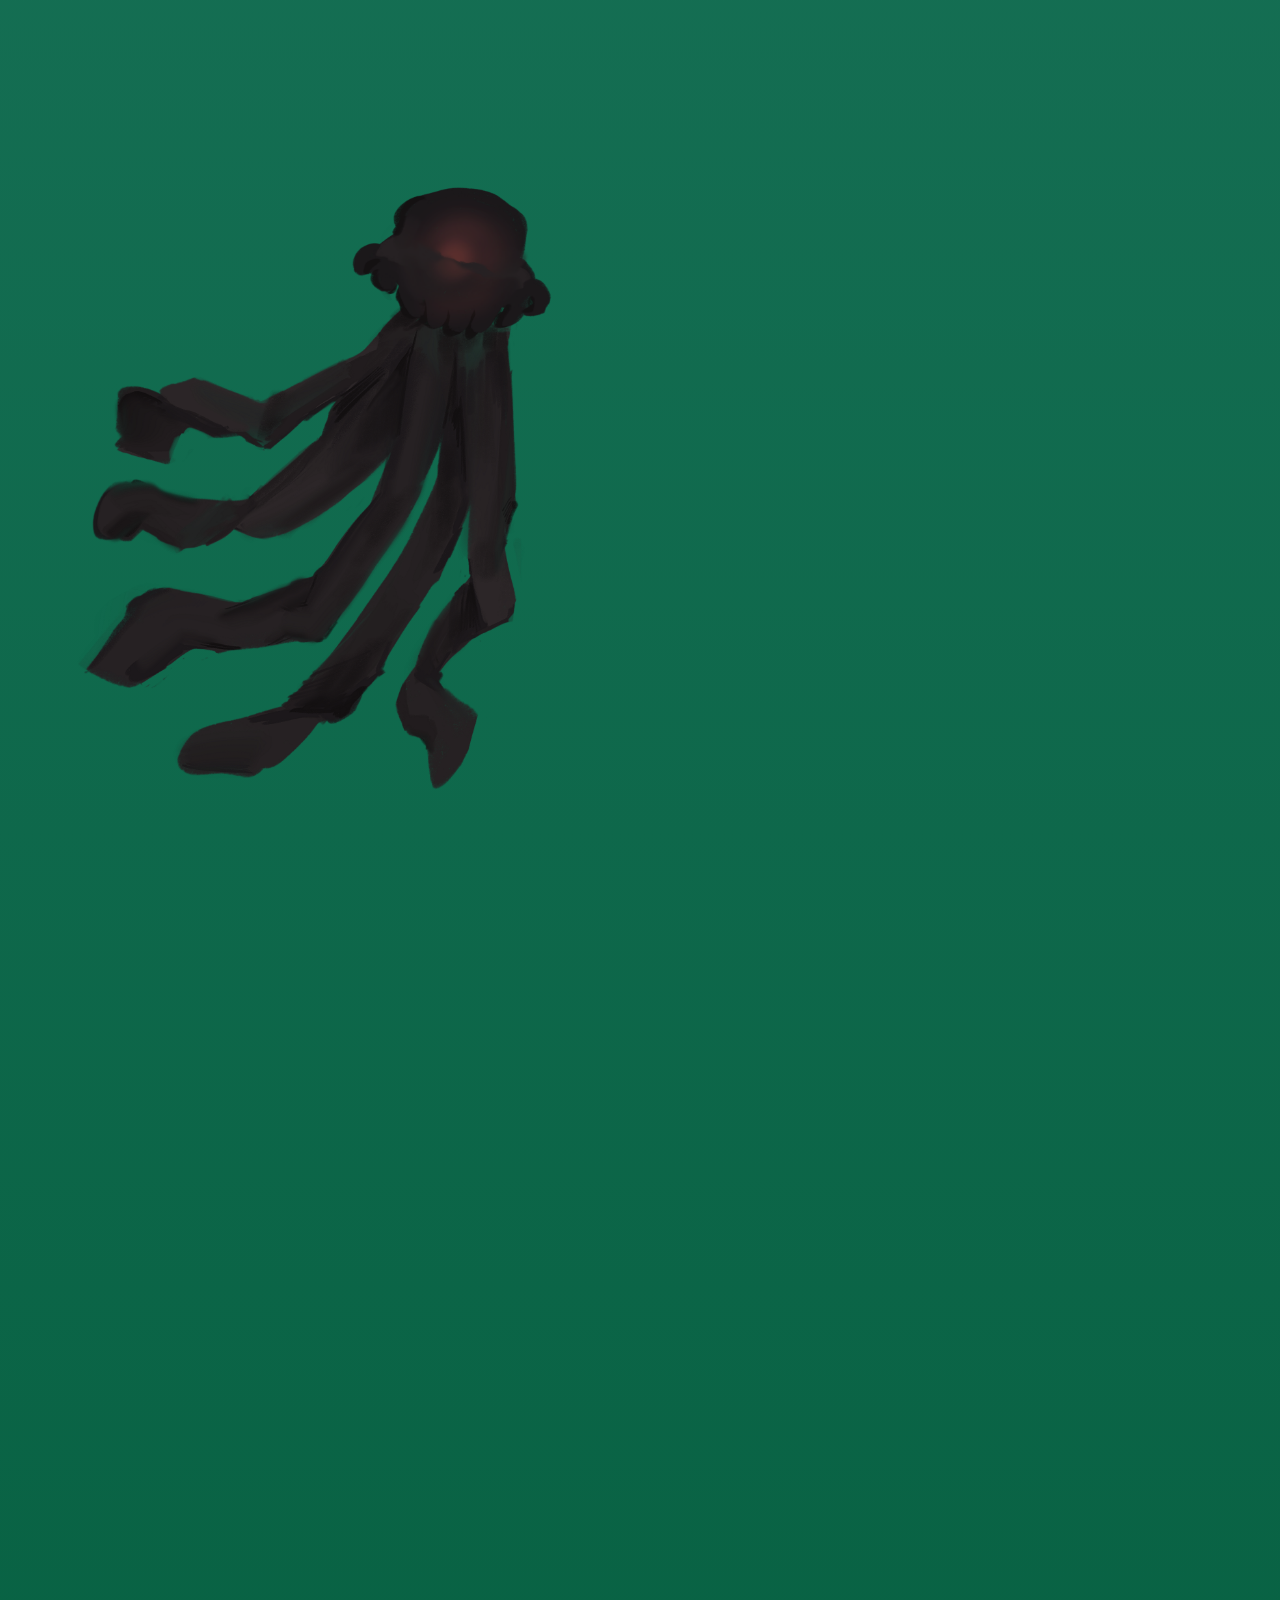
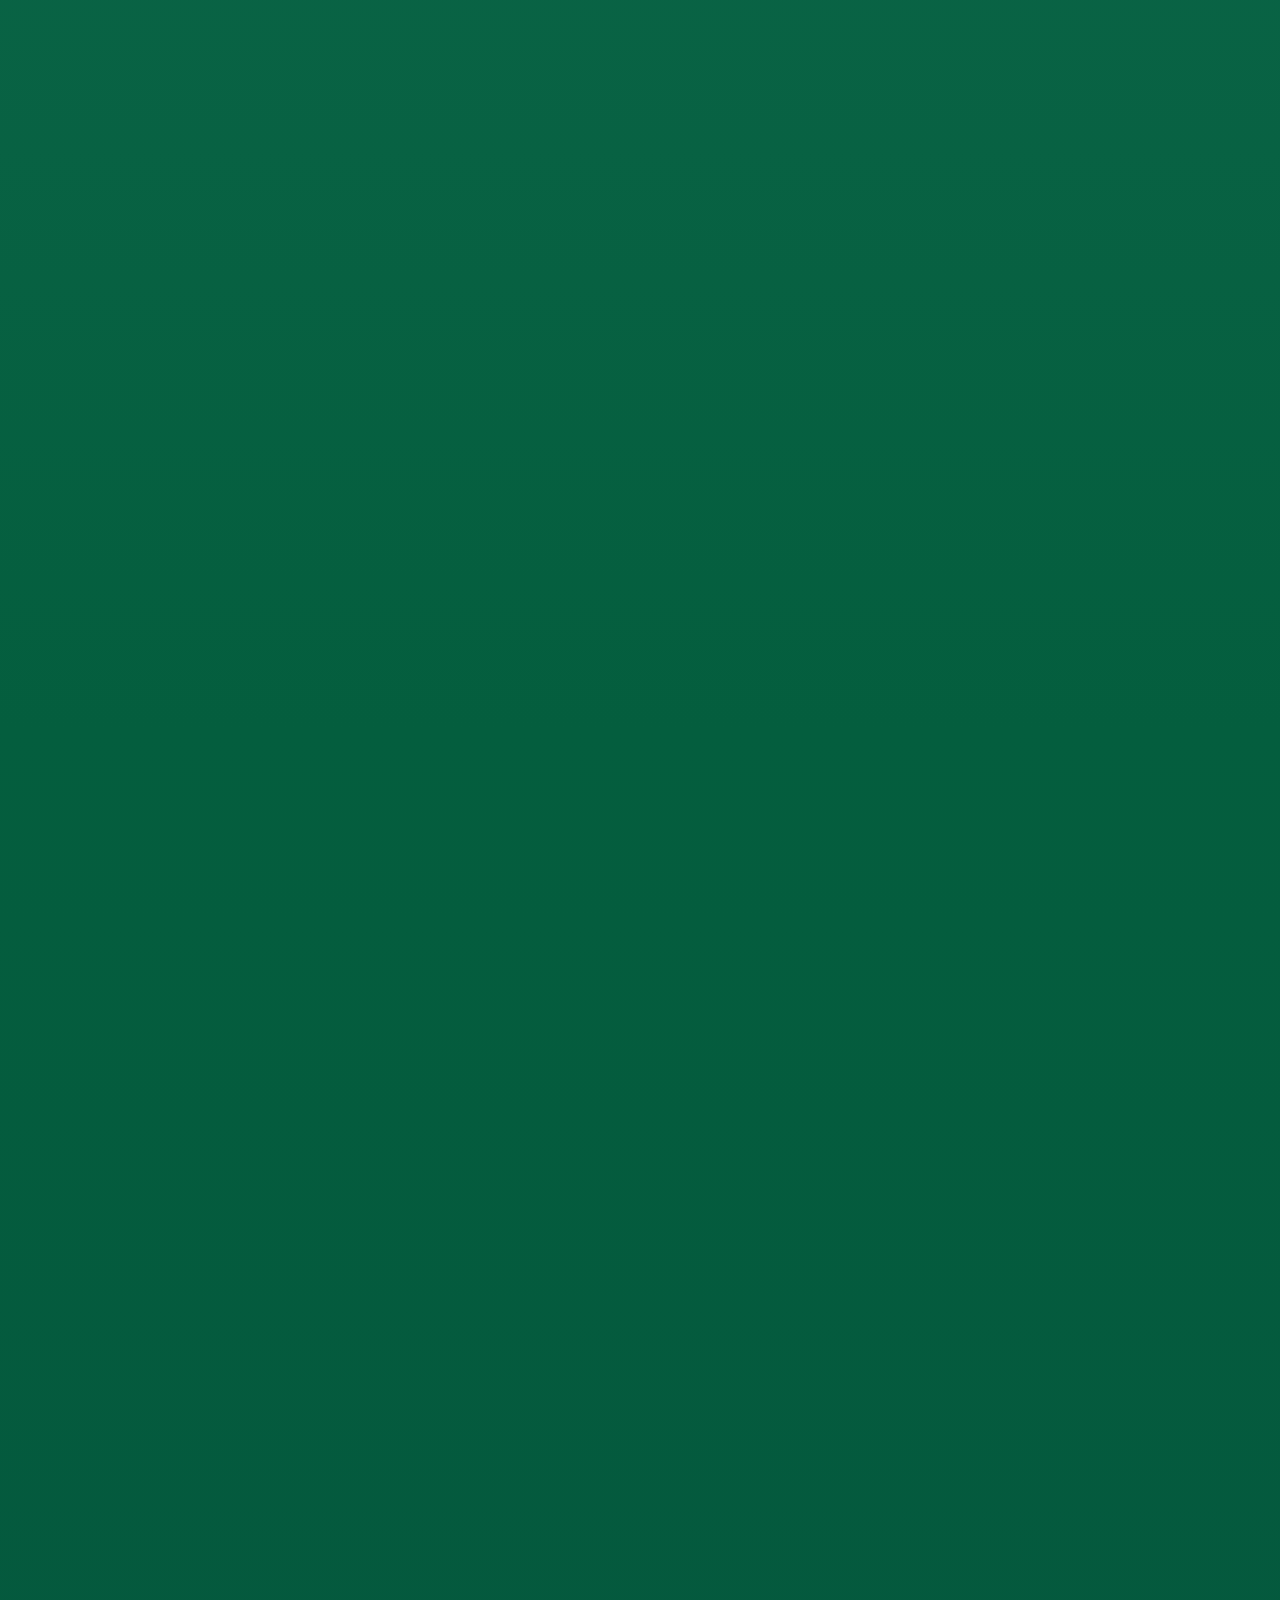
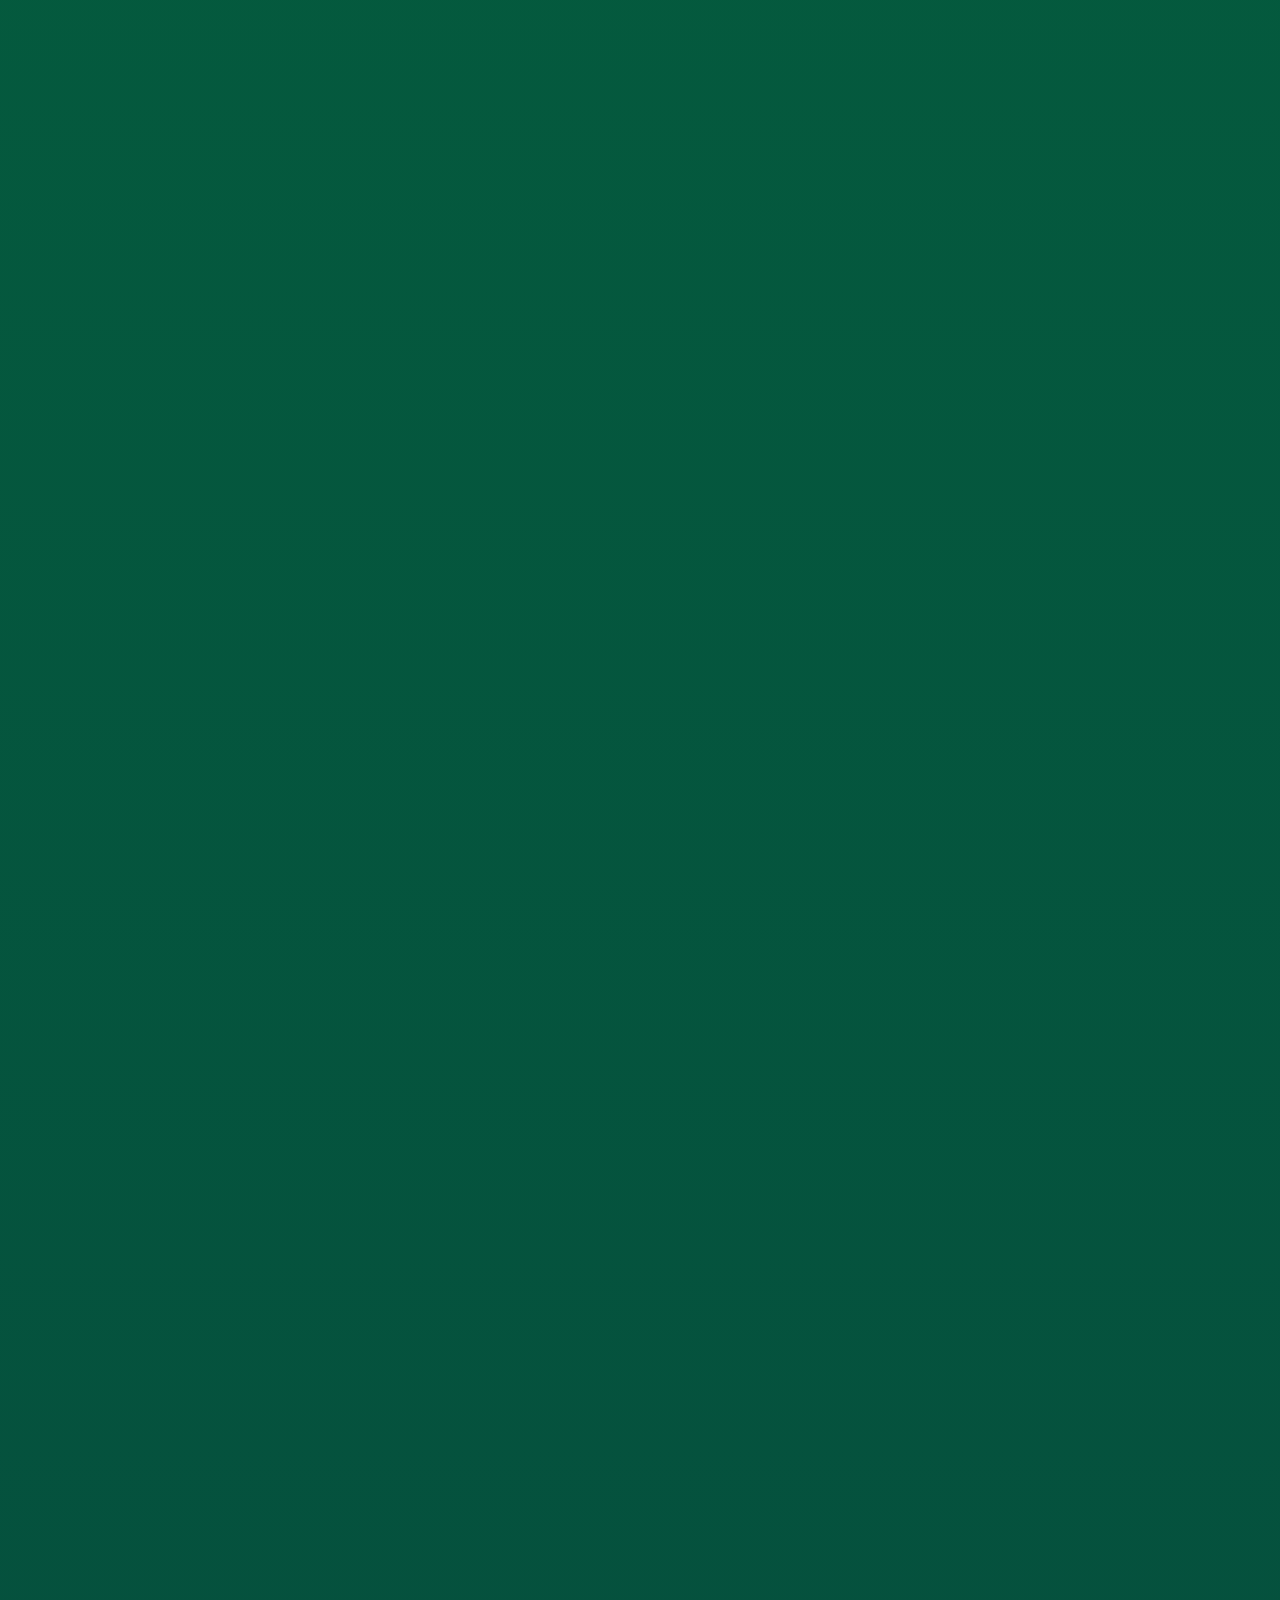
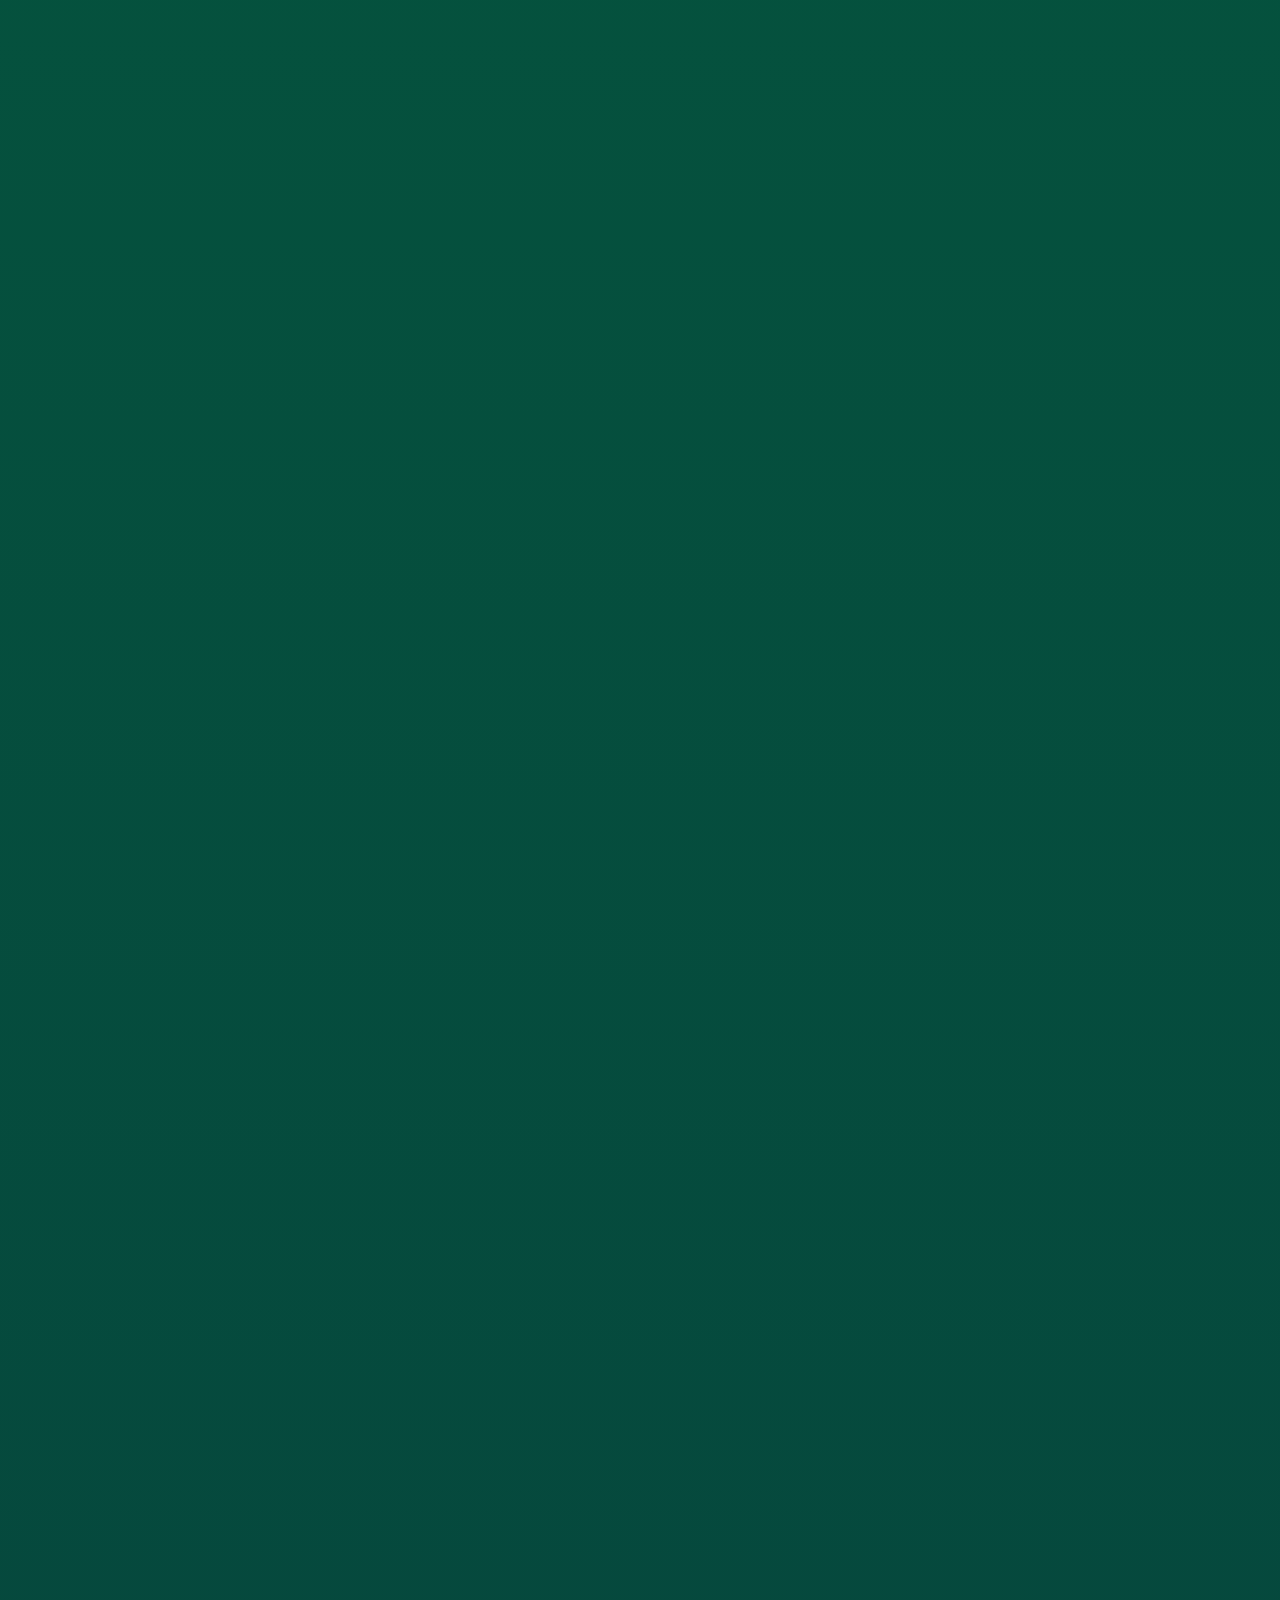
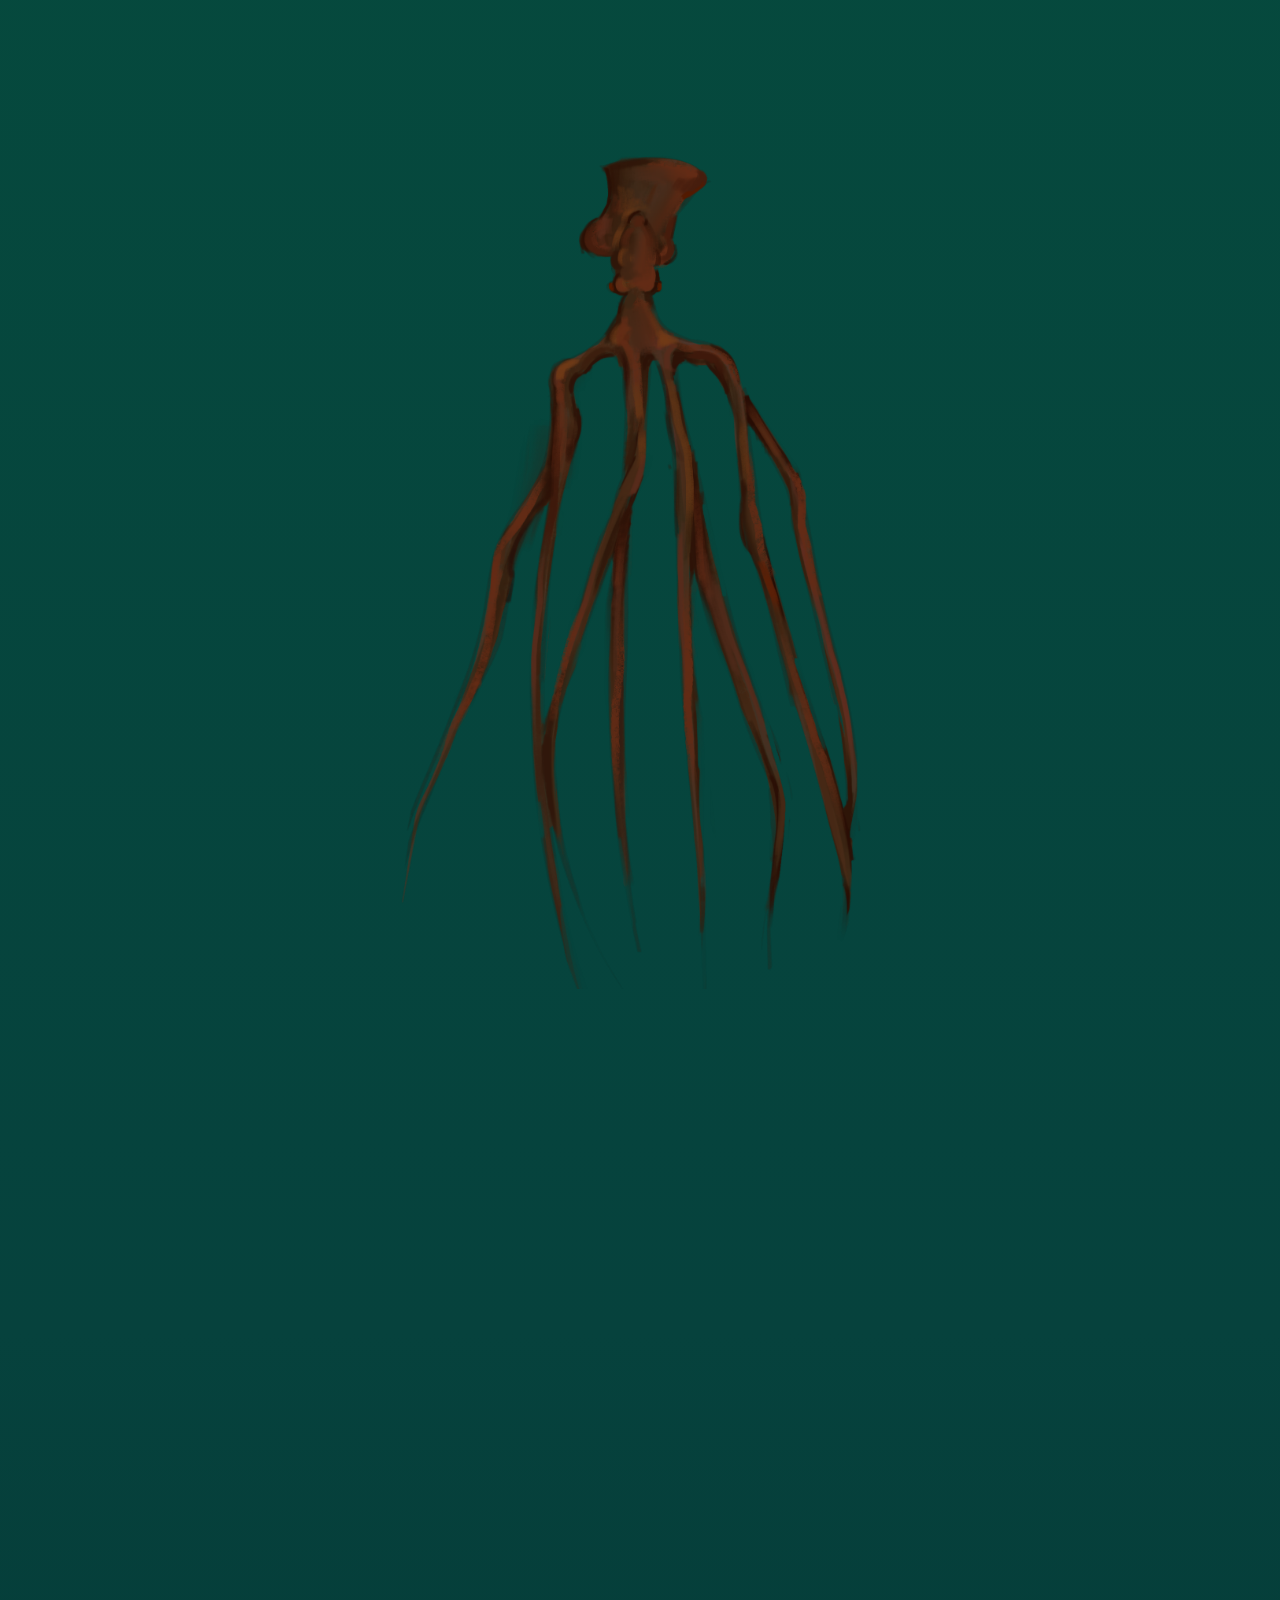
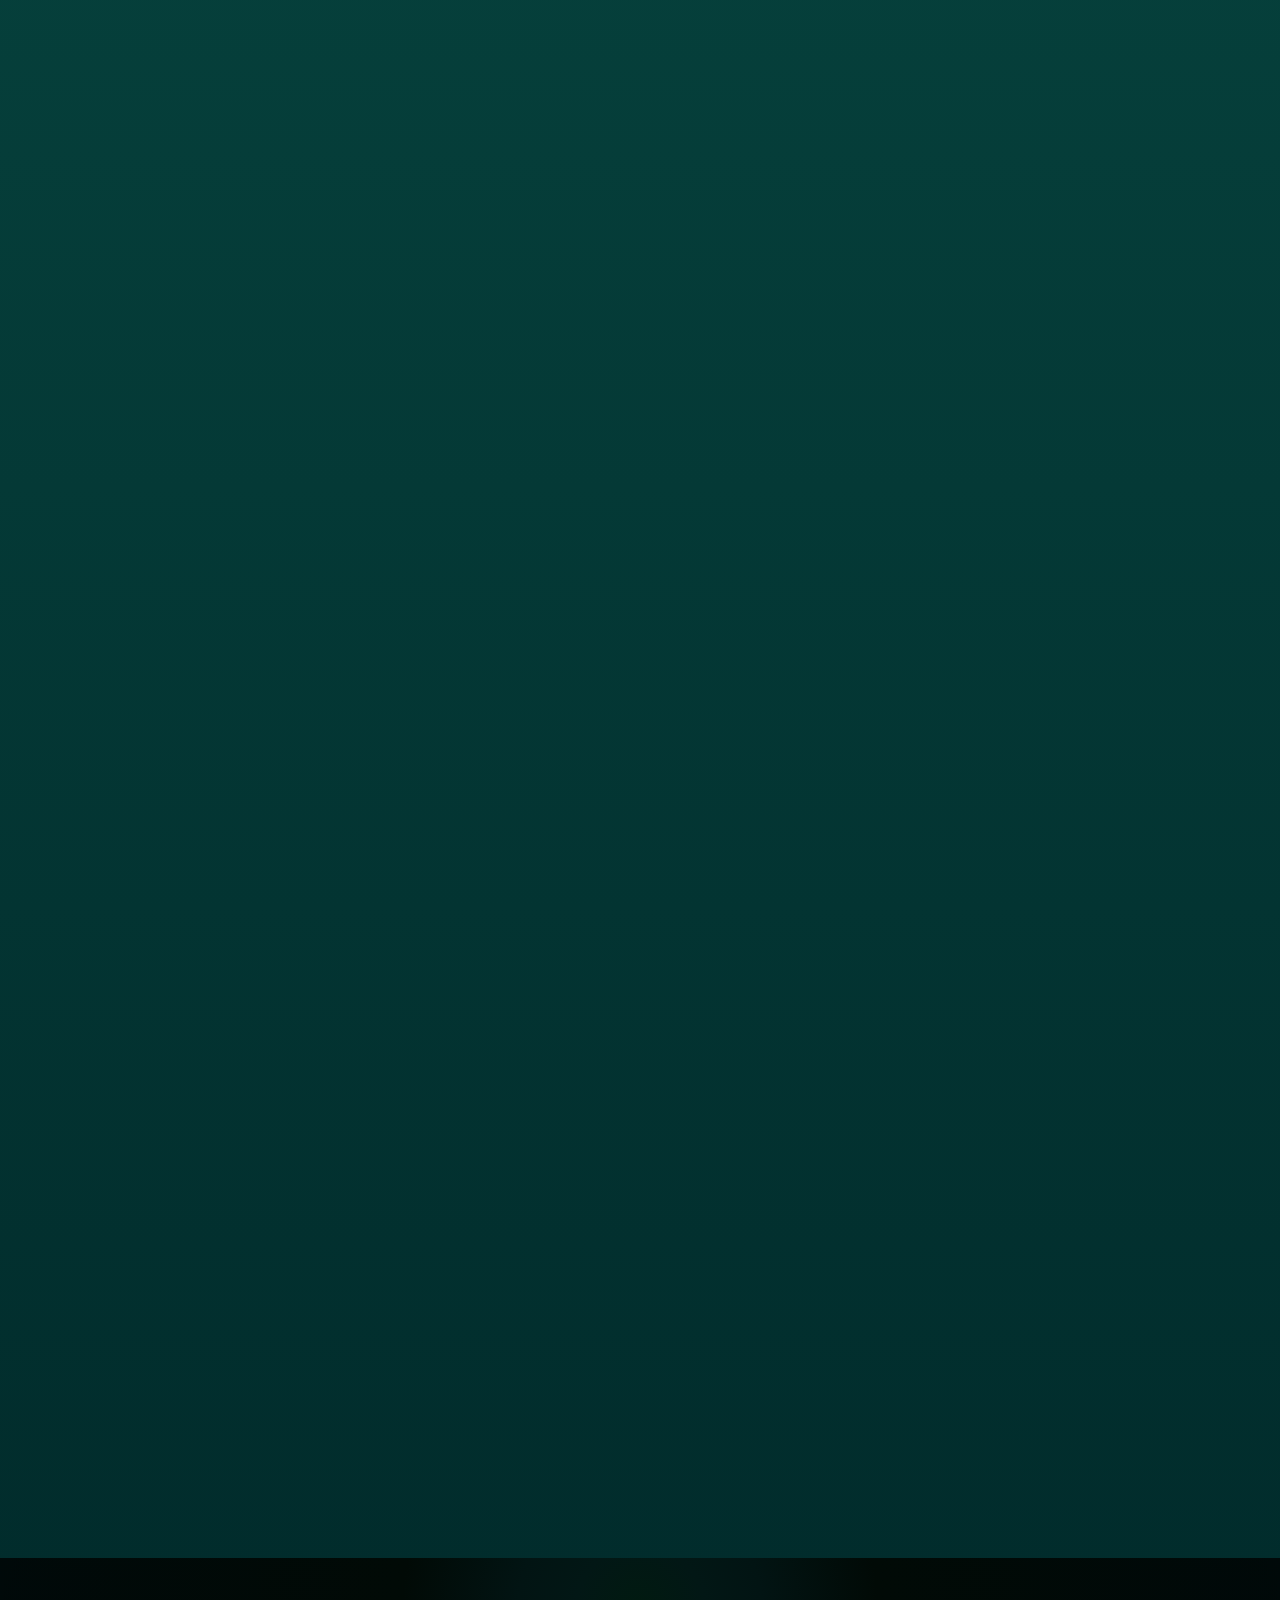
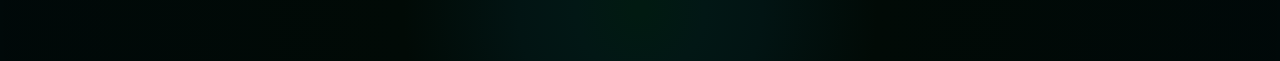
==== commit a684d1be: "readme" ====
--- a/index.html
+++ b/index.html
@@ -21,6 +21,7 @@
   </head>
 
   <body>
+    <!-- #MARK: header -->
     <header>
       <a href="./assets/voor-ik-vergeet/voorikvergeet.html">voor ik vergeet</a>
       <a
@@ -34,9 +35,8 @@
       <article>
         <h1>lysanne's corner</h1>
         <p>
-          Ik heb de diepzee altijd erg facinerend gevonden, er is weinig over
-          bekend en de dieren die hier leven, door de extreme omstandigheden
-          zijn ze ook erg apart geevolueerd. Zelf vind ik het een beetje
+          Ik heb de diepzee altijd erg facinerend gevonden, er is weinig bekend over de dieren die hier leven, door de extreme omstandigheden
+          zijn ze erg apart geevolueerd. Zelf vind ik het een beetje
           buitenaards.
         </p>
         <p>
@@ -48,18 +48,16 @@
       <!-- #MARK: cookie -->
 
       <button popovertarget="cookie">
-        <img src="assets/afbeeldingen/cookies.png" height="150" alt="cookies" />
+        <img src="assets/afbeeldingen/cookies.png" height="150" alt="Privacy statement, meer informatie" />
       </button>
 
       <section popover id="cookie" popover="auto">
-        <button popovertarget="cookie" popovertargetaction="hide">X</button>
+        <button popovertarget="cookie" popovertargetaction="hide" aria-label="sluiten">X</button>
         <!-- als je op het Xje drukt dan verstopt ie de popovertarget (de popover) door hide -->
-        <h2>cookies</h2>
-        <p>
-          Op deze site wordt noodgedwongen gebruikt gemaakt van cookies. </p>
+        <h2>Privacy verklaring</h2>
+        <p>
           <p>Op deze site wordt een onbekend script van een derde partij gebruikt.</p>
-          <p>Ik adviseer u de site te verlaten als u het hier niet mee eens bent en de volgende policie(s) door te lezen.</p>
-            <a href="https://docs.github.com/en/site-policy/privacy-policies/github-general-privacy-statement" ></a>
+          <p>Als u hier niet mee instemt dan adviseer ik u om deze site te verlaten.</p>
         </p>
 
         <footer>
@@ -71,9 +69,9 @@
       <!-- ik heb de afwijzen en accepteren knoppen in een footer gedaan (weet niet zeker of dit helemaal correct is, maar het was wel de onderkant van de popover). zodat ik deze apart kon stijlen dan de section en zodat ik ze naast elkaar kon centreren -->
 
       <!-- #MARK: astronaut -->
-      <img
+      <img aria-hidden="true"
         src="assets/afbeeldingen/astronaut.PNG"
-        height="300"
+        height="240"
         alt="astronaut"
       />
 
@@ -82,12 +80,12 @@
         <img
           src="assets/afbeeldingen/telescopefish.PNG"
           height="150"
-          alt="telescopefish"
-        />
-      </button>
-
-      <div popover id="telescopefish">
-        <button popovertarget="telescopefish" popovertargetaction="hide">
+          alt="De telescopefish, meer informatie"
+        />
+      </button>
+
+      <div popover id="telescopefish" role="dialog" aria-label="De telescopefish">
+        <button popovertarget="telescopefish" popovertargetaction="hide" aria-label="sluiten">
           X
         </button>
         <h2>de telescopefish (Gigantura)</h2>
@@ -101,7 +99,7 @@
         <img
           src="assets/afbeeldingen/telescopefish1900.jpg"
           height="150"
-          alt="telescopefish1900"
+          alt="telescopefishfoto"
         />
       </div>
 
@@ -110,18 +108,18 @@
         <img
           src="assets/afbeeldingen/dumbooctopus.PNG"
           height="150"
-          alt="dumbooctopus"
-        />
-      </button>
-
-      <div popover id="dumbooctopus">
-        <button popovertarget="dumbooctopus" popovertargetaction="hide">
-          X
-        </button>
-        <h2>De dumbooctopus</h2>
+          alt="De dumbooctopus, meer informatie"
+        />
+      </button>
+
+      <div popover id="dumbooctopus" role="dialog" aria-label="De dumbooctopus">
+        <button popovertarget="dumbooctopus" popovertargetaction="hide" aria-label="sluiten">
+          X
+        </button>
+        <h2 tabindex="-1">De dumbooctopus</h2>
         <p>
           De dumbooctopus kan gevonden worden op de oceaanvloer, op een diepte
-          van ongeveer 3000-4000m. Ze gebruiken hun oren om vooruit te komen. En
+          van ongeveer drieduizend tot verduizend meter diep. Ze gebruiken hun oren om vooruit te komen. En
           het dieet van deze octopus bestaat uit oesters, slakken, wormen en
           schaaldieren die langs de oceeanvloer drijven. Om roofdieren te
           vermijden kunnen ze ook van kleur veranderen, maar gelukkig zijn er
@@ -141,13 +139,13 @@
       <button popovertarget="bigfinsquid">
         <img
           src="assets/afbeeldingen/bigbigfinsquid.PNG"
-          height="800"
-          alt="bigfinsquid"
-        />
-      </button>
-
-      <div popover id="bigfinsquid">
-        <button popovertarget="bigfinsquid" popovertargetaction="hide">
+          height="850"
+          alt="De bigfinsquid, meer informatie"
+        />
+      </button>
+
+      <div popover id="bigfinsquid" role="dialog" aria-label="De bigfinsquid">
+        <button popovertarget="bigfinsquid" popovertargetaction="hide" aria-label="sluiten">
           X
         </button>
         <h2>De bigfinsquid</h2>
@@ -175,55 +173,46 @@
         <img
           src="assets/afbeeldingen/anglerfishgetekend.PNG"
           height="200"
-          alt="anglerfish"
+          alt="De anglerfish, meer informatie"
         />
       </button>
 
       <!-- #MARK: anglerfish -->
-      <div popover id="anglerfish">
-        <button popovertarget="anglerfish" popovertargetaction="hide">X</button>
+      <div popover id="anglerfish" role="dialog" aria-label="De anglerfish">
+        <button popovertarget="anglerfish" popovertargetaction="hide" aria-label="sluiten">X</button>
         <h2>De diepzeehengelvis (Ceratioidea)</h2>
-        <p>
-          Er zijn meer dan meer dan 200 soorten hengelvissen. Ze leven vooral in
-          de dieptes van de Arctische en Atlantische oceaan, tussen de 300 en
-          4000 meter. Sommige soorten kunnen tot meer dan 1 meter in de lengte
-          bereiken, maar vaak zijn ze kleiner, ongeveer de grootte van een
-          schoolliniaal. (30cm)
-        </p>
-        <p>
-          Naast hun enge tanden is hun meest opvallende kenmerk het lichtje aan
-          de bovenkant van hun hoofd, een soort vishengel die bestaat uit een
-          lichtgevend zakje bacteriën die ze gebruiken om prooi te vangen, wat
-          kenmerkend alleen bij de vrouwtjes voorkomt. Net zoals de telescope
-          fish (Gigantura) kunnen ze door hun flexibele bouw prooi twee keer hun
-          grootte eten, wat hard nodig is als het mogelijke aantal prooi zo
-          schaars is.
-        </p>
-        <p>
-          In de duistere dieptes zijn de mannelijke hengelvissen heel hun leven
-          opzoek naar het andere geslacht. De mannetjes zijn vergeleken met de
-          vrouwtjes heel klein, en in sommige soorten, als een mannetje een
-          vrouwelijke hengelvis heeft gevonden haakt hij zichzelf vast aan het
-          vrouwtje met zijn tanden en laten hij niet meer los. Het mannetje
-          wordt een soort parasitaire partner, ze smelten samen, hij komt vast
-          aan haar huid te zitten en verbindt zich aan haar bloedomloop. Het
-          mannetje verliest in dit proces ook zijn ogen en al zijn organen
-          behalve de testikels. Een vrouwtje draagt 6 of meer mannetjes.
-
-          <!-- #MARK: phantomjelly -->
-        </p>
-      </div>
-
+ <p>
+  Er zijn meer dan 200 soorten hengelvissen. Ze leven vooral in de diepten
+  van de Arctische en Atlantische oceaan, tussen de 300 en 4000 meter. Sommige
+  worden meer dan 1 meter lang, maar de meeste zijn ongeveer 30 cm.
+</p>
+<p>
+  Naast hun enge tanden valt vooral het lichtje boven hun kop op: een soort
+  vishengel met lichtgevende bacteriën, waarmee ze prooi lokken. Alleen de
+  vrouwtjes hebben dit. Net als de telescopefish (Gigantura) kunnen ze prooi
+  eten die twee keer zo groot is als zijzelf, wat handig is als eten zo
+  schaars is.
+</p>
+<p>
+  De mannetjes zijn veel kleiner dan de vrouwtjes en zoeken hun hele leven naar
+  een vrouwtje. Bij sommige soorten bijt een mannetje zich vast en smelt hij
+  samen met haar huid en bloedomloop. Hij verliest dan zijn ogen en bijna al
+  zijn organen, behalve de testikels. Een vrouwtje kan 6 of meer mannetjes
+  dragen.
+</p>
+</div>
+
+            <!-- #MARK: phantomjelly -->
       <button popovertarget="phantomjelly">
         <img
           src="assets/afbeeldingen/phantomjellygetekend.png"
           height="700"
-          alt="phantomjelly"
-        />
-      </button>
-
-      <div popover id="phantomjelly">
-        <button popovertarget="phantomjelly" popovertargetaction="hide">
+          alt="De phantomjellyfish, meer informatie"
+        />
+      </button>
+
+      <div popover id="phantomjelly" role="dialog" aria-label="De phantomjellyfish">
+        <button popovertarget="phantomjelly" popovertargetaction="hide" aria-label="sluiten">
           X
         </button>
         <h2>De Phantom jellyfish</h2>
@@ -233,7 +222,7 @@
       <!-- #MARK: bubbels -->
 
       <div aria-hidden="true" class="bubbel1">
-        <img src="assets/afbeeldingen/bubbel.png" aria-hidden="true" height="50" />
+        <img src="assets/afbeeldingen/bubbel2.png" alt height="50" />
       </div>
 
       <div aria-hidden="true" class="bubbel2">
@@ -241,7 +230,7 @@
       </div>
 
       <div aria-hidden="true" class="bubbel3">
-        <img src="assets/afbeeldingen/bubbel.png" aria-hidden="true" height="50" />
+        <img src="assets/afbeeldingen/bubbel2.png" aria-hidden="true" height="50" />
       </div>
 
       <div aria-hidden="true" class="bubbel4">
@@ -249,7 +238,7 @@
       </div>
 
       <div aria-hidden="true" class="bubbel5">
-        <img src="assets/afbeeldingen/bubbel.png" aria-hidden="true" height="50" />
+        <img src="assets/afbeeldingen/bubbel2.png" aria-hidden="true" height="50" />
       </div>
 
       <div aria-hidden="true" class="bubbel6">
@@ -261,14 +250,6 @@
       <div class="zand"></div>
 
       <div class="overlay"></div>
-
-      <!-- <div class="bg-animation">
-          <div id="stars"></div>
-          <div id="stars2"></div>
-          <div id="stars3"></div>
-          <div id="stars4"></div>
-        </div> -->
-      <!-- / STAR ANIMATION -->
     </main>
   </body>
 </html>
--- a/assets/style/normal.css
+++ b/assets/style/normal.css
@@ -19,12 +19,39 @@
   box-sizing: border-box;
 }
 
+/* #MARK:variants */
 html {
   color-scheme: light dark;
-  --background-color: rgb(60, 59, 81);
-  --text-color: rgb(255, 254, 254);
-
-  --page-background: light-dark(rgb(46, 49, 71), rgb(11, 11, 11));
+  --text-color: light-dark(rgb(0, 54, 42), rgb(255, 255, 255));
+
+  --popover-background: light-dark(rgb(128, 205, 180), #061e19);
+  --popover-border: light-dark(rgb(64, 168, 135), rgb(2, 40, 36));
+  background: #04382e;
+  --link-hover: light-dark(rgb(206, 255, 239), rgb(0, 13, 12));
+  --gradient-dark: linear-gradient(
+    180deg,
+    rgba(4, 56, 46, 1) 1%,
+    rgba(4, 43, 37, 1) 10%,
+    rgba(2, 33, 31, 1) 19%,
+    rgba(0, 18, 10, 1) 36%,
+    rgba(0, 0, 0, 1) 100%
+  );
+
+  --gradient-light: linear-gradient(
+    0deg,
+    rgba(1, 43, 43, 1) 0%,
+    rgba(6, 66, 61, 1) 15%,
+    rgba(4, 94, 62, 1) 57%,
+    rgba(35, 124, 101, 1) 92%,
+    rgba(88, 176, 148, 1) 100%
+  );
+  background: #04382e;
+  background: var(--gradient-dark);
+  @media (prefers-color-scheme: light) {
+    background: var(--gradient-light);
+  }
+
+  /* https://cssgradient.io */
   overflow-x: clip;
   /* clip ipv hidden om ongewild horizontaal scrollen te verkomen */
   /* bron: https://www.framer.com/help/articles/overflow-clip/ */
@@ -65,7 +92,7 @@
   grid-template-columns: repeat(var(--kolommen), minmax(0, 1fr));
   /* bron: https://www.youtube.com/watch?v=iDI-Yd-bmwc */
   /* minimum hoogte en maximum breedte */
-  grid-template-rows: repeat(150, calc(80vw / var(--kolommen)));
+  grid-template-rows: repeat(250, calc(80vw / var(--kolommen)));
   /* repeat een ding 150 keer ipv het apart uitschrijven. 80vw is 80% de breedte van het scherm. Met 20 kolommen (mobile first) is dit 80 / 20 = 4%. Dus dan is elke kolom 4% van het scherm.
   bronn(en): https://developer.mozilla.org/en-US/docs/Web/CSS/Reference/Values/length
   https://developer.mozilla.org/en-US/docs/Web/CSS/Reference/Values/calc
@@ -90,41 +117,51 @@
   /* https://developer.mozilla.org/en-US/docs/Web/CSS/Reference/Properties/justify-content */
   gap: 2em;
 
+  /* #MARK: linkjes */
+
   a {
-    color: white;
-    background: #1d1d1d;
+    color: (var(--text-color));
+    background: var(--popover-background);
     padding: 1em;
-    border: grey;
     transition: 0.4s ease-in-out;
     text-decoration: none;
     /* haalt de link lijn onder de tekst weg */
     /* bron: Maja */
+    border-radius: 1em;
+    border-color: var(--popover-border);
+    border-width: 0.2em;
+    margin-top: 0.8em;
   }
 
   a:hover {
-    background-color: #363636;
+    background-color: var(--link-hover);
     font-size: 1.2em;
     transform: scale(1.05);
   }
 }
+
+/* #MARK: tekst */
 h1 {
+  color: var(--text-color);
   position: relative;
   font-size: clamp(3.2rem, 2.6rem + 1.0356vw, 3.5rem);
   /* https://freshjuice.dev/tools/font-size-clamp-generator/ */
 }
 
+h2 {
+  color: var(--text-color);
+  font-size: clamp(2.5rem, 1.9rem + 1.2vw, 3.3rem);
+  /* https://freshjuice.dev/tools/font-size-clamp-generator/ */
+}
 p {
+  color: var(--text-color);
   max-width: 50em;
-  font-size: clamp(1.3rem, 0.5rem + 1.4vw, 2rem);
+  font-size: clamp(1.3rem, 0.5rem + 1vw, 1.7rem);
   /* https://freshjuice.dev/tools/font-size-clamp-generator/ */
 }
 
 figcaption {
   margin: 2em; /* bah */
-}
-
- {
-
 }
 
 img[alt="astronaut"] {
@@ -136,7 +173,37 @@
   z-index: 2;
   /* z-index zorgt voor lagen in de css. Het begint onder bij 0. */
 }
+
+:is(
+  #cookie,
+  #telescopefish,
+  #dumbooctopus,
+  #anglerfish,
+  #bigfinsquid,
+  #phantomjelly
+):popover-open {
+  display: grid;
+  grid-template-columns: auto 1fr;
+  column-gap: 1em;
+  align-items: center;
+
+  h2 {
+    grid-row: 1;
+    align-self: center;
+    grid-column: 2;
+  }
+
+  button[popovertargetaction="hide"]:first-child {
+    align-self: right;
+  }
+
+  :not(button, h2) {
+    grid-column: 1/ -1;
+    /* alles wat niet een button of h2 is op de volle breedte onder de button en h2. */
+  }
+}
 /* #MARK: Cookies */
+
 button[popovertarget="cookie"]:not([popovertargetaction="hide"]) {
   position: fixed;
   left: 10%;
@@ -174,8 +241,8 @@
   background: none;
   border: none;
   z-index: 1;
-  grid-column: 5;
-  grid-row: 25;
+  grid-column: 8;
+  grid-row: 37;
   cursor: pointer;
   /* https://developer.mozilla.org/en-US/docs/Web/CSS/Reference/Properties/cursor */
 }
@@ -186,13 +253,18 @@
   align-items: center;
 }
 
+/* #MARK: popover */
 [popover] {
   width: calc(100% - 2em);
   padding: 2em;
-  max-width: 40em;
+  max-width: 45em;
   img {
     object-fit: contain;
   }
+  border-radius: 3em;
+  background-color: var(--popover-background);
+  border-color: var(--popover-border);
+  border-width: 0.4em;
 }
 
 /* MARK:dumboctopus
@@ -200,8 +272,8 @@
 button[popovertarget="dumbooctopus"]:not([popovertargetaction="hide"]) {
   /* dit betekent dat de css hieronder geld voor alle knoppen binnen het dumbooctopus stukje behalve de popovertargetaction=hide waardoor die niet beweegt en de styling van wat hieronder krijgt. */
   animation: bounce 1s ease-in-out infinite;
-  grid-column: 6;
-  grid-row: 50;
+  grid-column: 14;
+  grid-row: 55;
   transition: 0.3s;
   background: none;
   border: none;
@@ -221,7 +293,8 @@
 [popovertarget="anglerfish"]:not([popovertargetaction="hide"]) {
   /* dit betekent dat de css hieronder geld voor alle knoppen binnen het anglerfish stukje behalve de popovertargetaction=hide waardoor die niet beweegt. */
   animation: bounce 2.5s ease-in-out infinite;
-  grid-row: 20;
+  grid-row: 23;
+  grid-column: 15;
   transition: 0.3s;
   background: none;
   border: none;
@@ -261,9 +334,23 @@
   /* bron: https://developer.mozilla.org/en-US/docs/Web/CSS/Guides/Flexible_box_layout/Basic_concepts */
 }
 
+/* #MARK: sluit knopje */
+
 button[popovertargetaction="hide"] {
   align-self: flex-start;
   padding: 1.5em;
+  font-family: inherit;
+  color: var(--text-color);
+  transition: 0.4s ease-in-out;
+  background-color: var(--popover-border);
+  border-radius: 0.8em;
+  padding: 1em;
+  font-size: 1.2rem;
+  border: none;
+  &:hover {
+    background-color: var(--link-hover);
+    transform: scale(1.1);
+  }
 }
 
 /* MARK:bigfinsquid */
@@ -272,8 +359,8 @@
   background: none;
   border: none;
   z-index: 1;
-  grid-column: 2;
-  grid-row: 100;
+  grid-column: 7;
+  grid-row: 190;
   animation: bounce 2s ease-in-out infinite;
   transition: 0.3s;
   background: none;
@@ -299,32 +386,32 @@
   /* de styling van alle knoppen die popovertargetaction=hide uitvoeren */
 }
 
-img[alt="dumbooctopus"]:hover {
+img[alt="De dumbooctopus, meer informatie"]:hover {
   /* als je over de image hovered krijgt hij deze elementen */
   scale: 1.1;
   transition: 0.5s;
 }
 
-img[alt="telescopefish"]:hover {
+img[alt="De telescopefish, meer informatie"]:hover {
   scale: 1.1;
   transition: 0.5s;
 }
 
-img[alt="bigfinsquid"]:hover {
+img[alt="De bigfinsquid, meer informatie"]:hover {
   scale: 1.1;
   transition: 0.5s;
 }
 
-img[alt="anglerfish"]:hover {
+img[alt="De anglerfish, meer informatie"]:hover {
   scale: 1.1;
   transition: 0.5s;
 }
-img[alt="phantomjelly"]:hover {
+img[alt="De phantomjellyfish, meer informatie"]:hover {
   scale: 1.1;
   transition: 0.5s;
 }
 
-img[alt="cookies"]:hover {
+img[alt="Privacy statement, meer informatie"]:hover {
   scale: 1.1;
   transition: 0.5s;
 }
@@ -380,7 +467,15 @@
   grid-row: -3 / -1;
   z-index: 0;
   /* van de laatste row -1 naar de -2 laatste rows */
-  background: radial-gradient(rgb(40, 33, 17), rgba(32, 21, 9, 0.272));
+  background: #011a11;
+  background: radial-gradient(
+    circle,
+    rgba(1, 26, 17, 1) 1%,
+    rgba(2, 23, 21, 1) 10%,
+    rgba(2, 20, 19, 1) 19%,
+    rgba(1, 10, 6, 1) 37%,
+    rgba(0, 0, 0, 0.8) 100%
+  );
 }
 .overlay {
   position: fixed;
@@ -391,7 +486,7 @@
   background: #036767;
   mix-blend-mode: color;
   /* dit zorgt ervoor dat het mooi mee blend en niet een grijze laag is */
-  opacity: 0.3;
+  opacity: 0.5;
   pointer-events: none;
   /* zorgt ervoor dat je door de overlay niet niks meer kan aanklikken */
   z-index: 10;
@@ -438,7 +533,7 @@
   100% {
     top: 0;
     /* de onderkant van de pagina */
-      /* bron: claude */
+    /* bron: claude */
     opacity: 0;
   }
 }
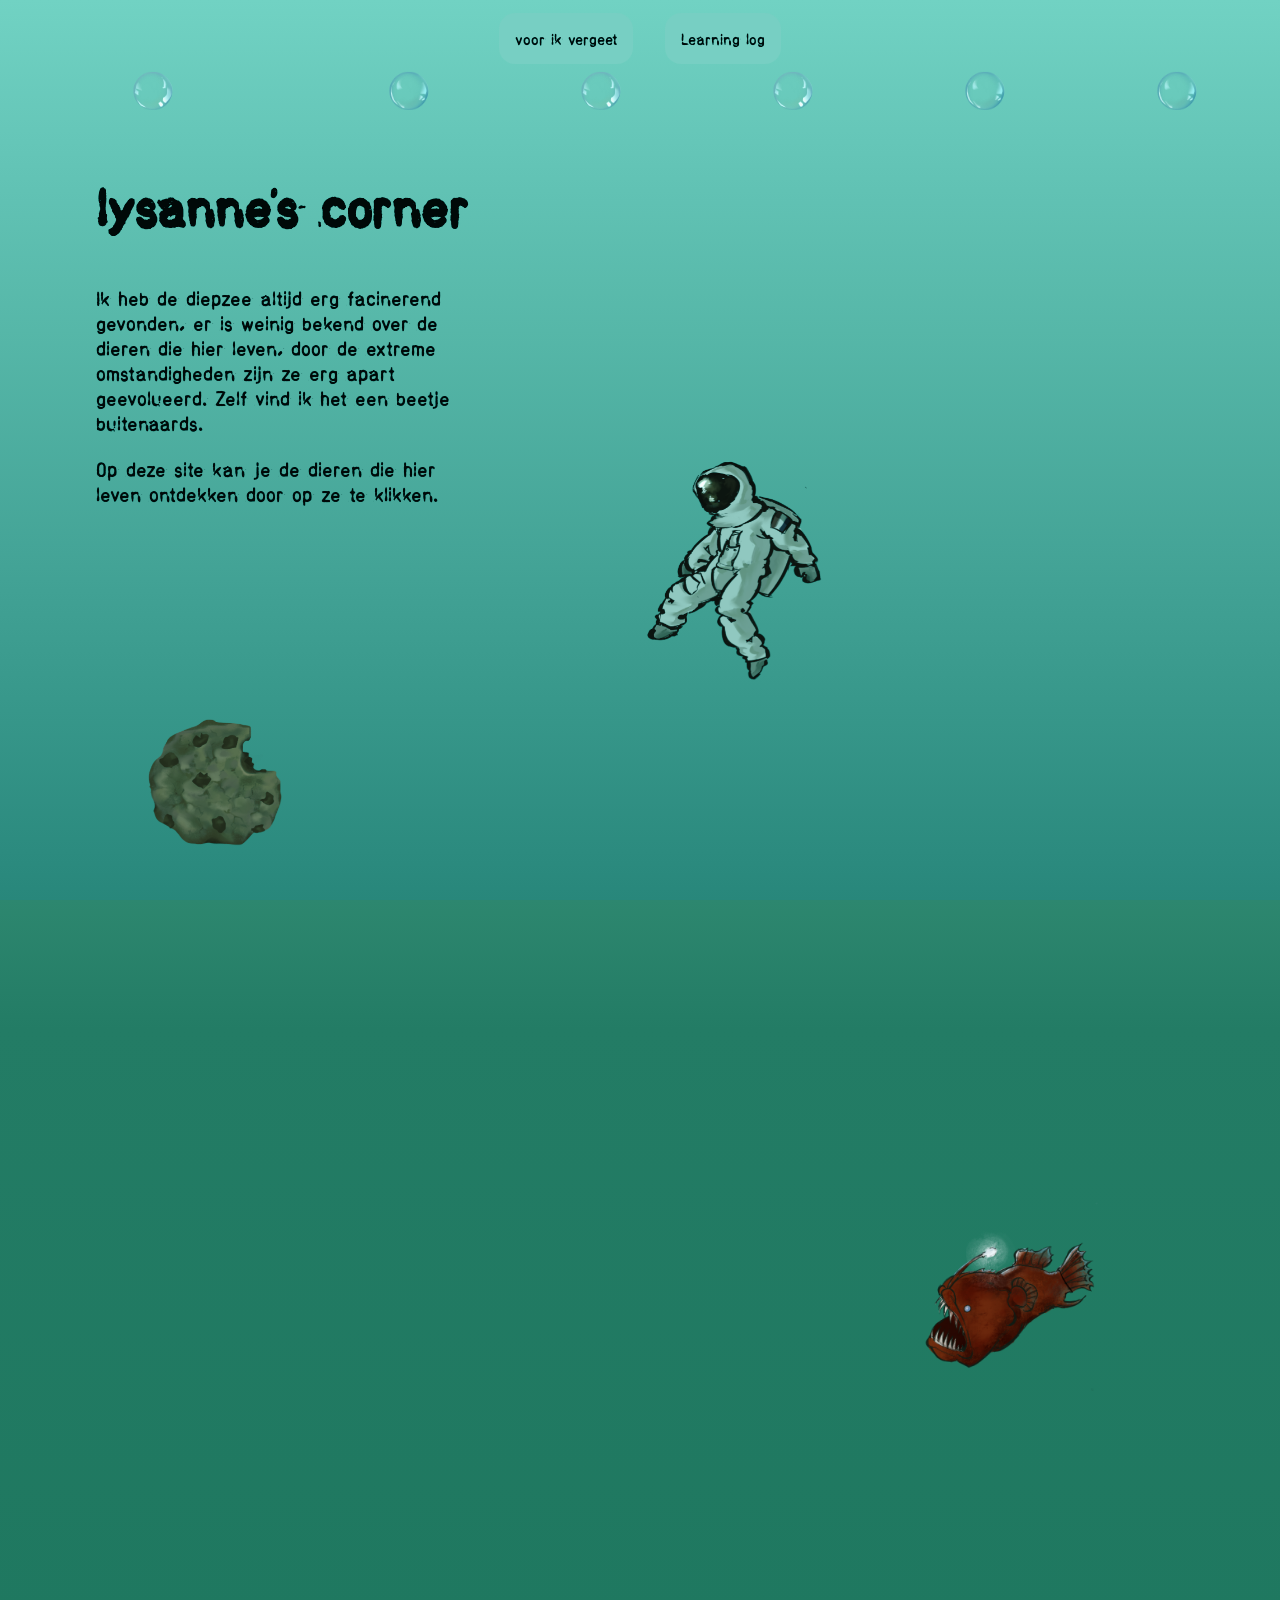
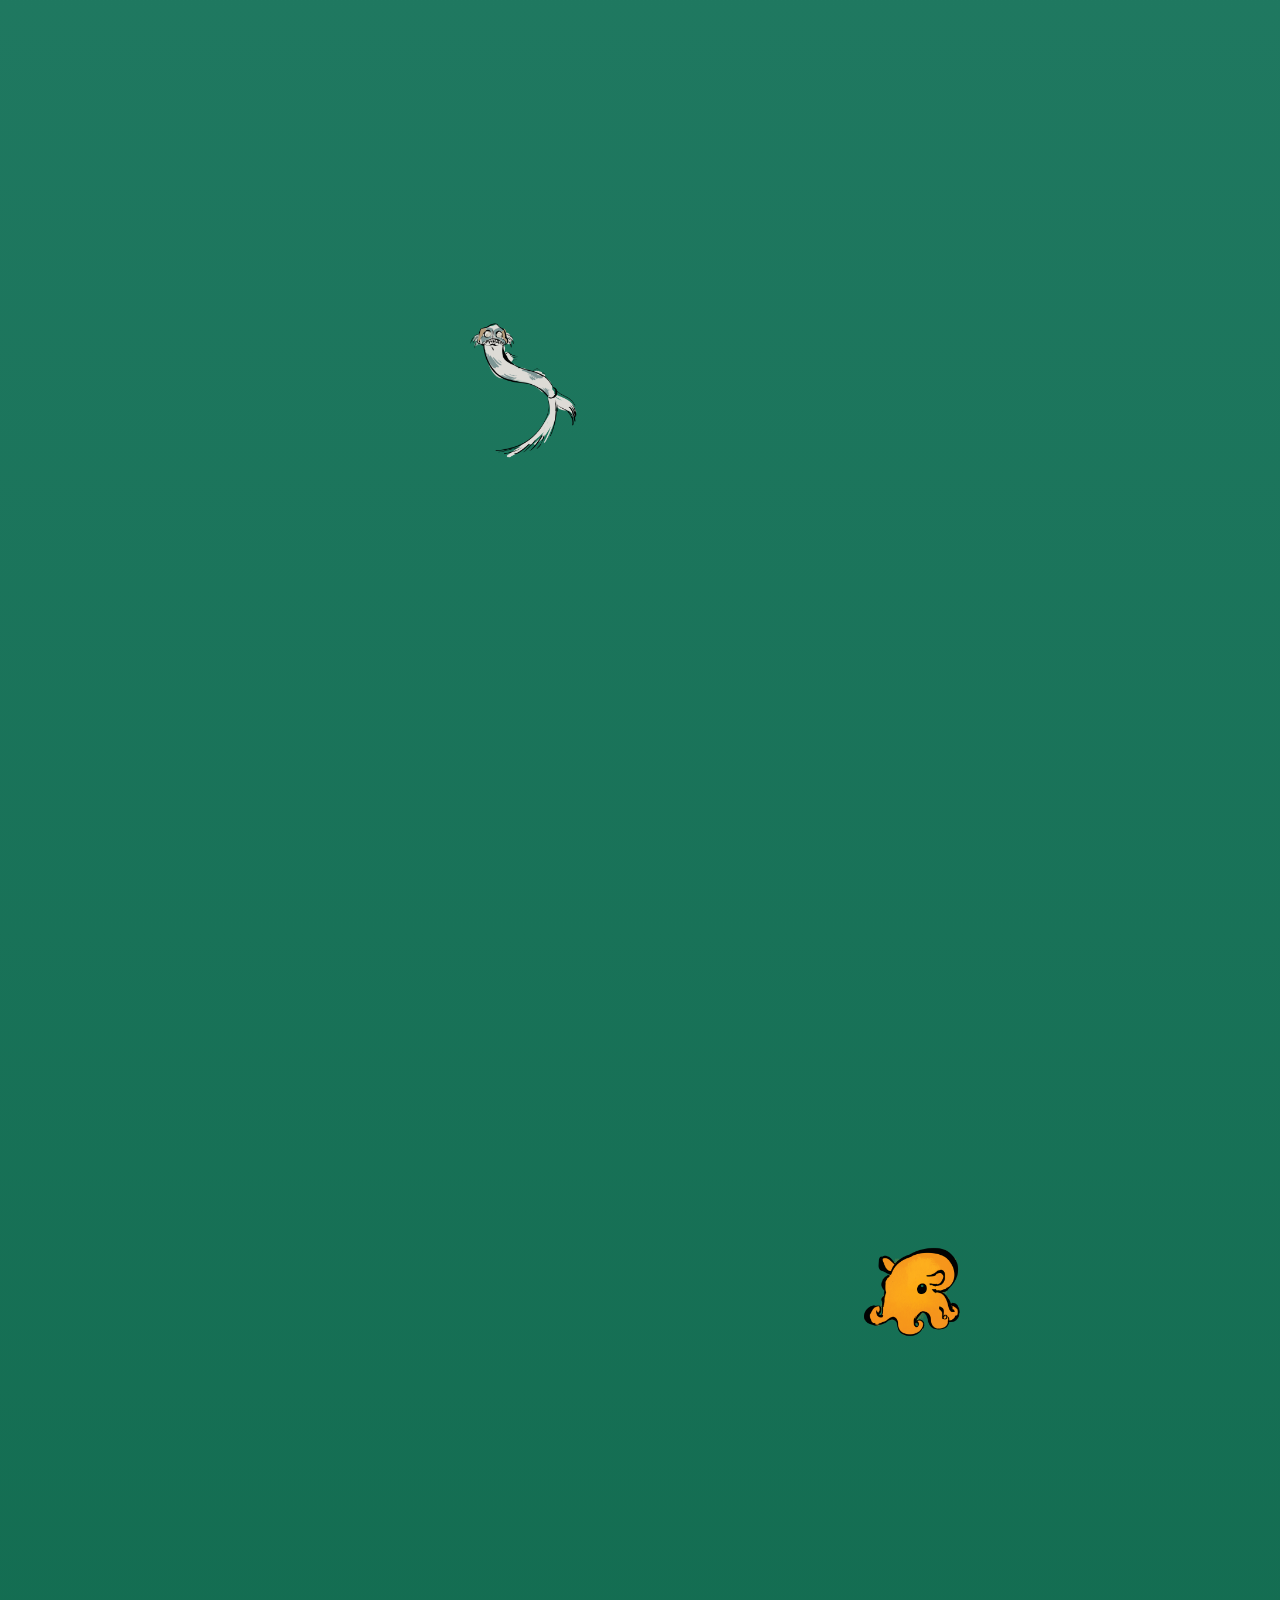
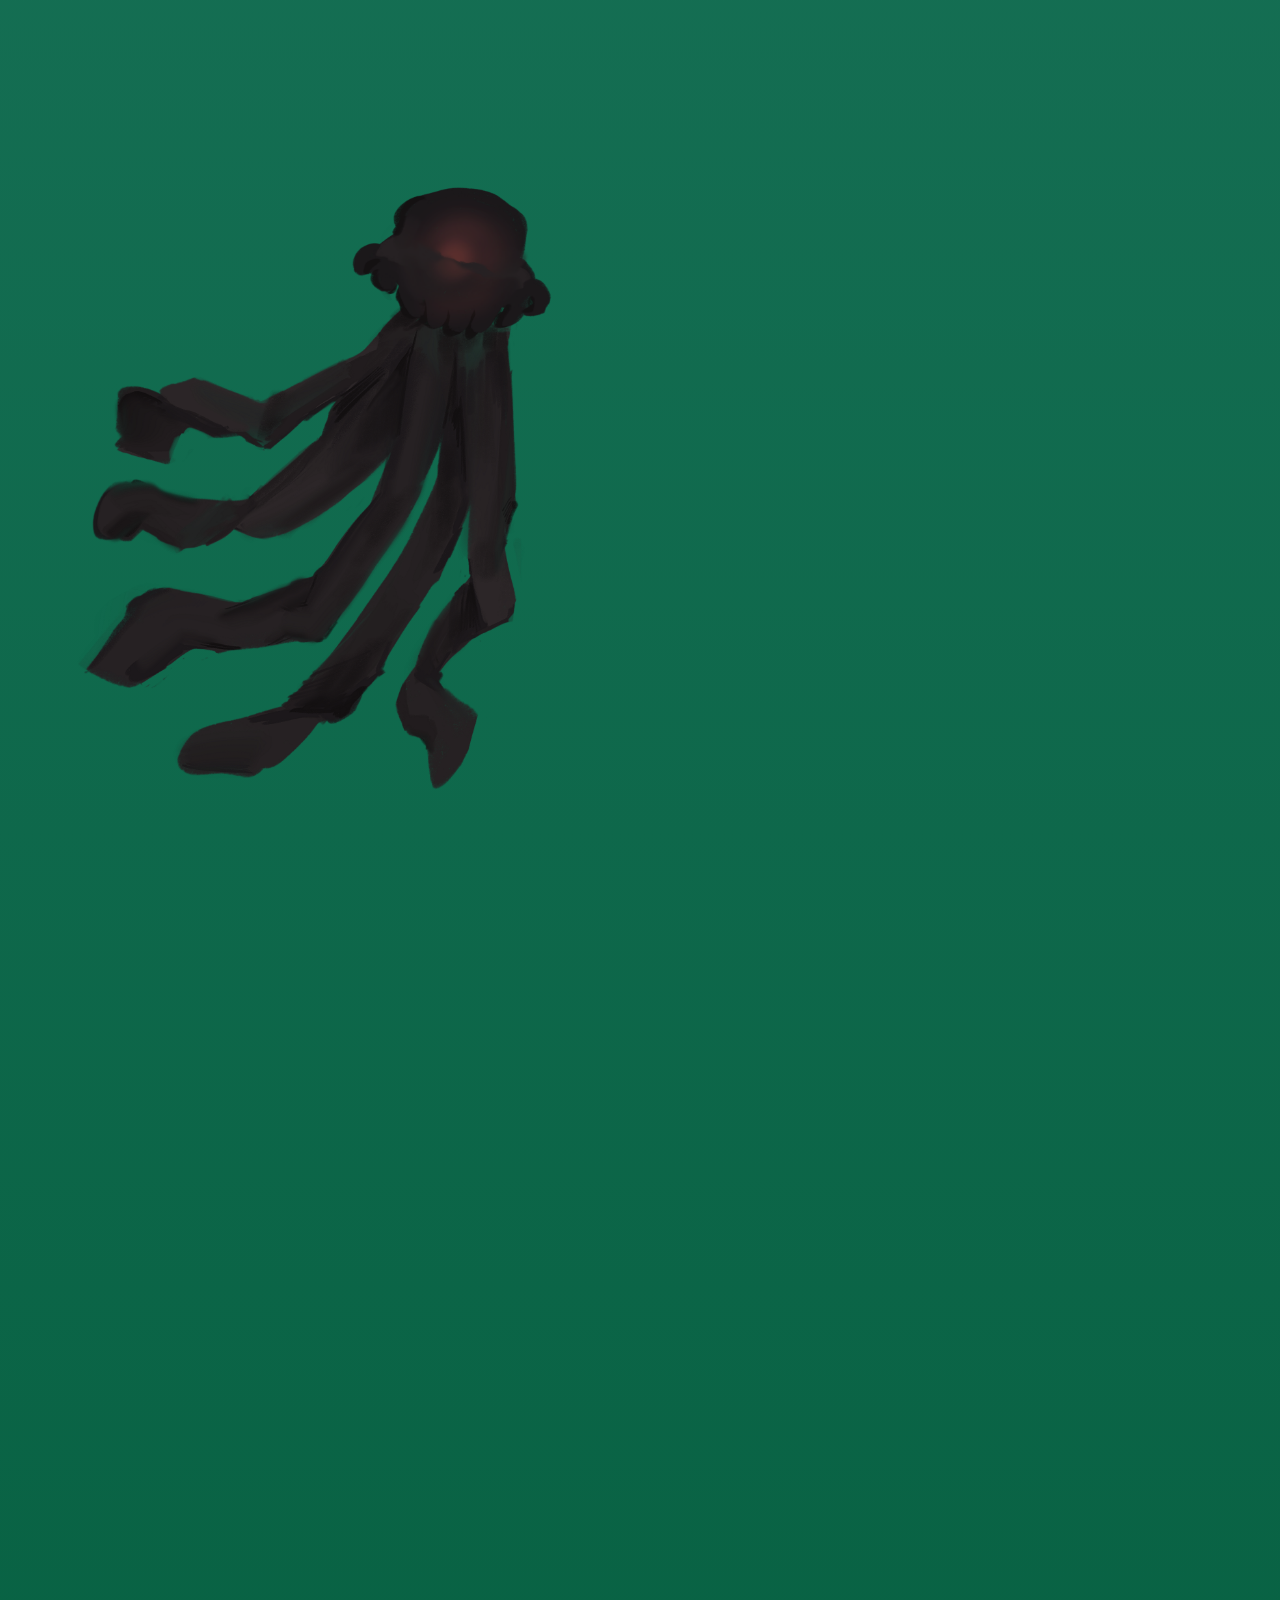
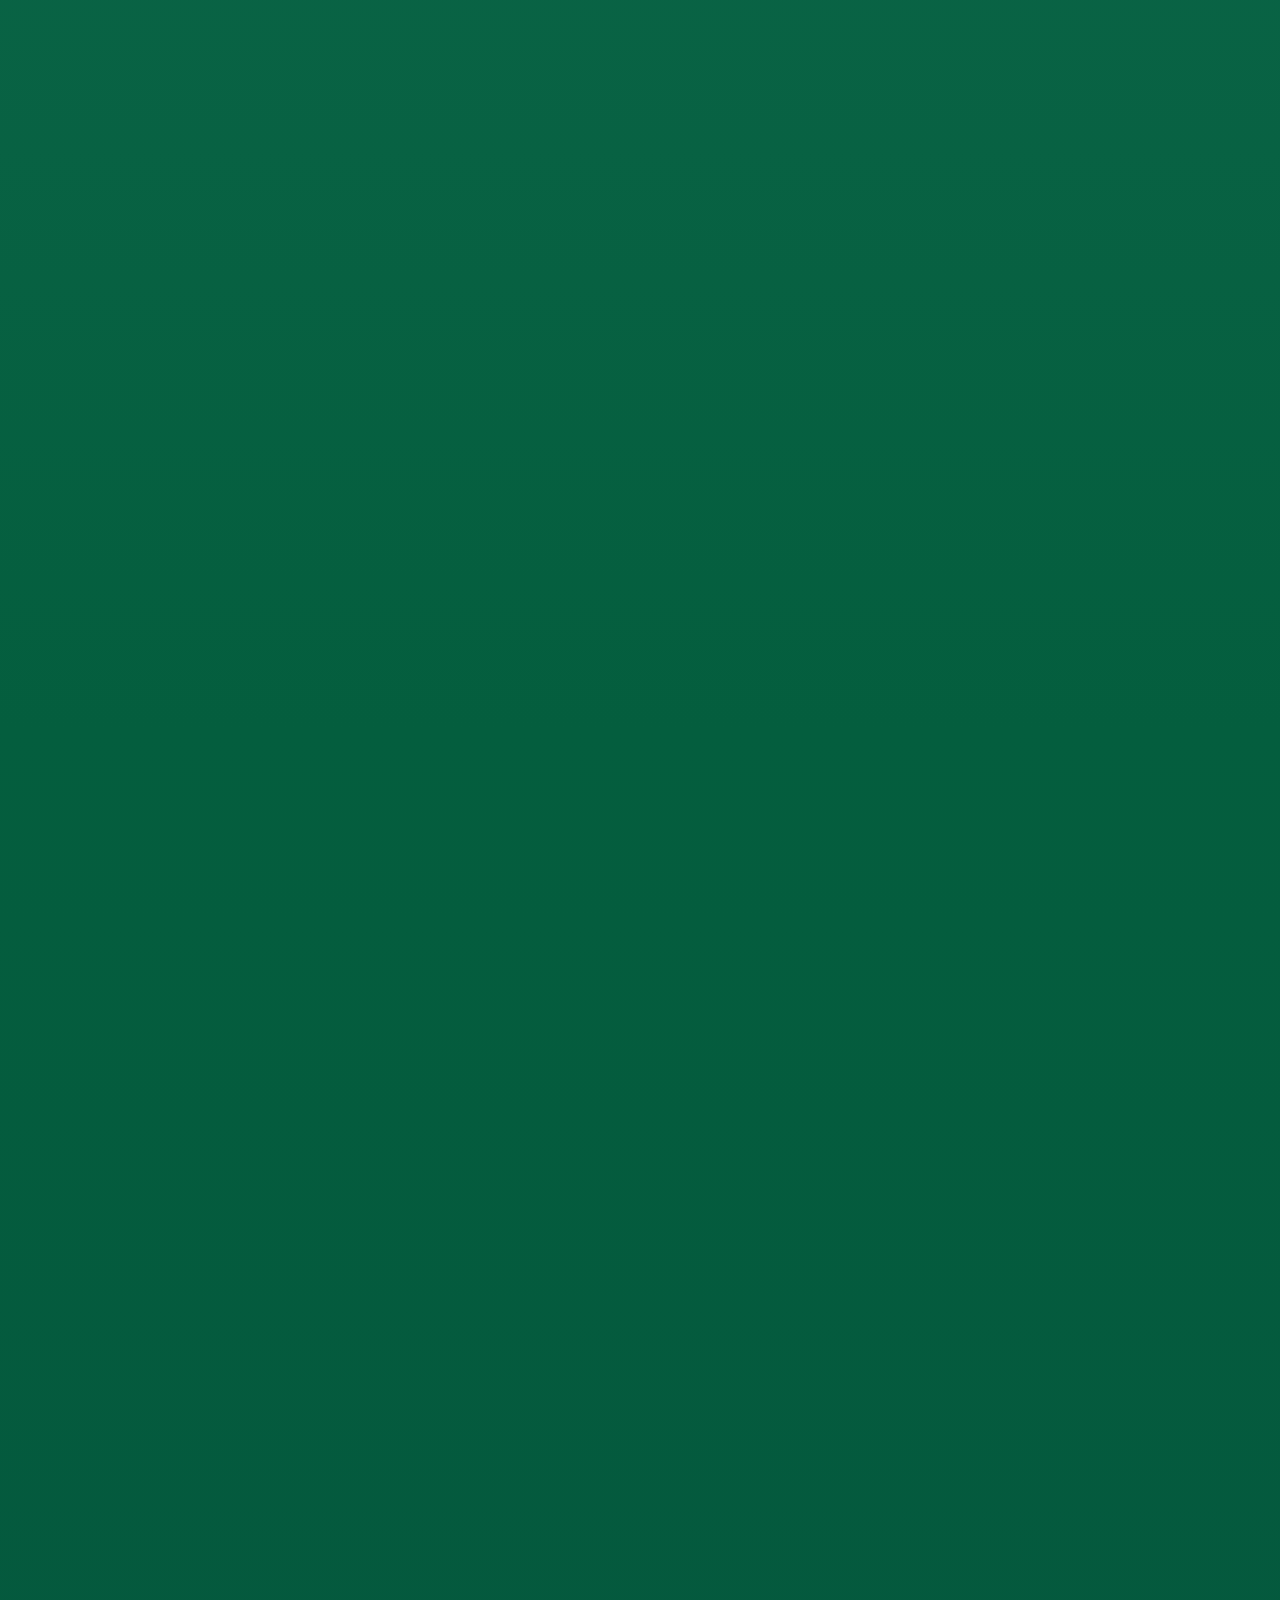
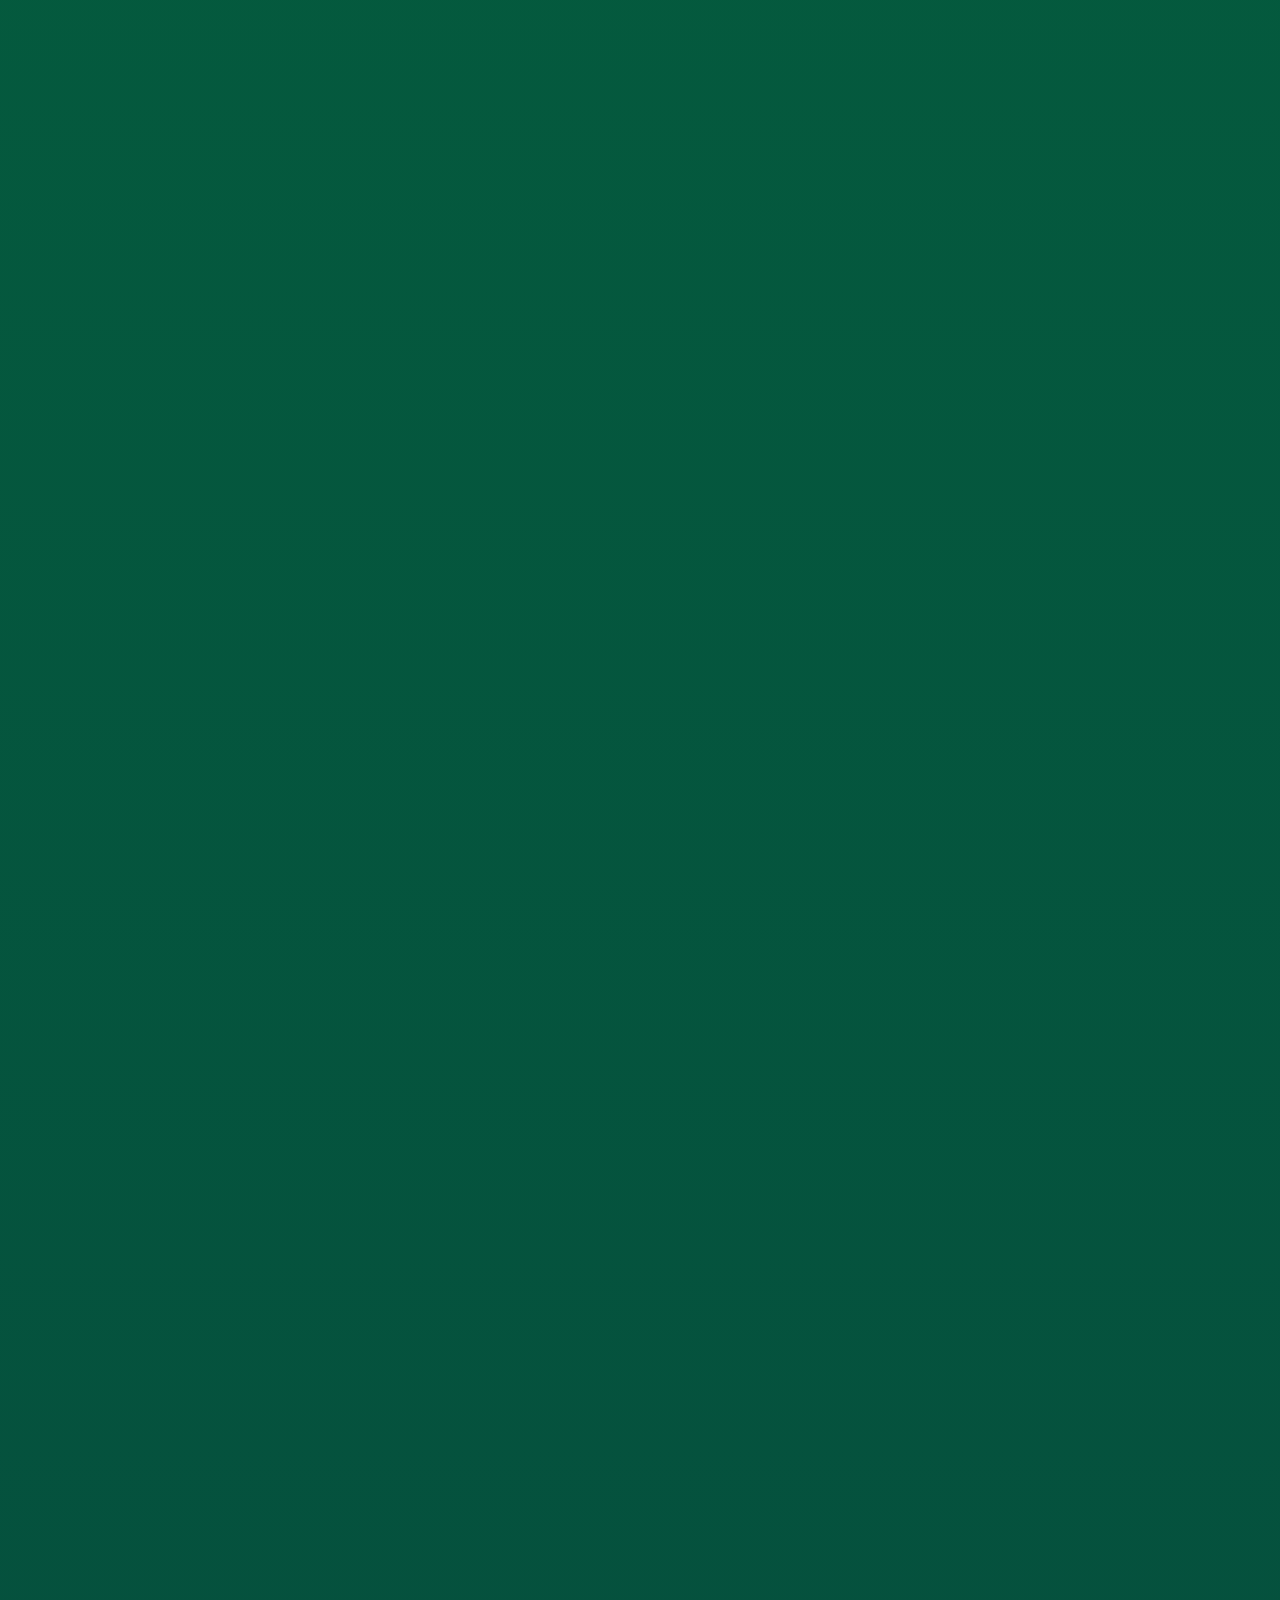
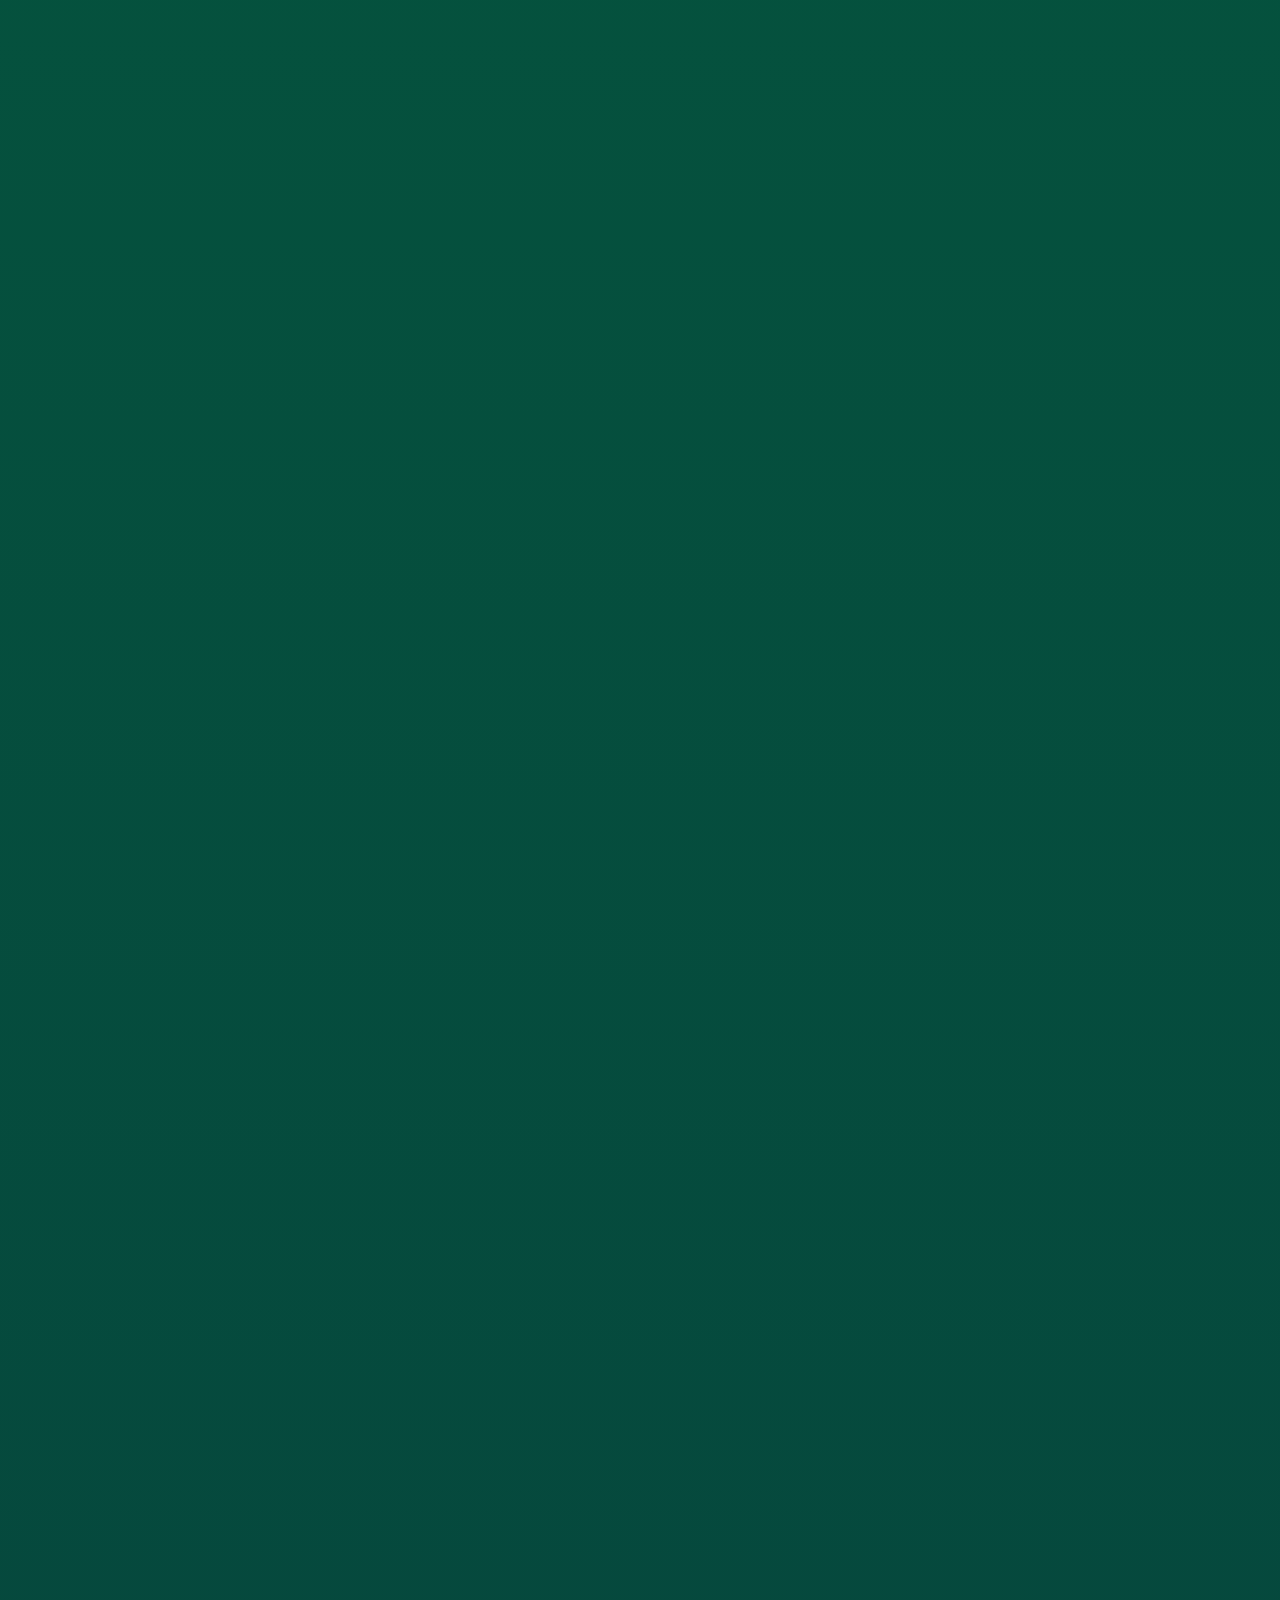
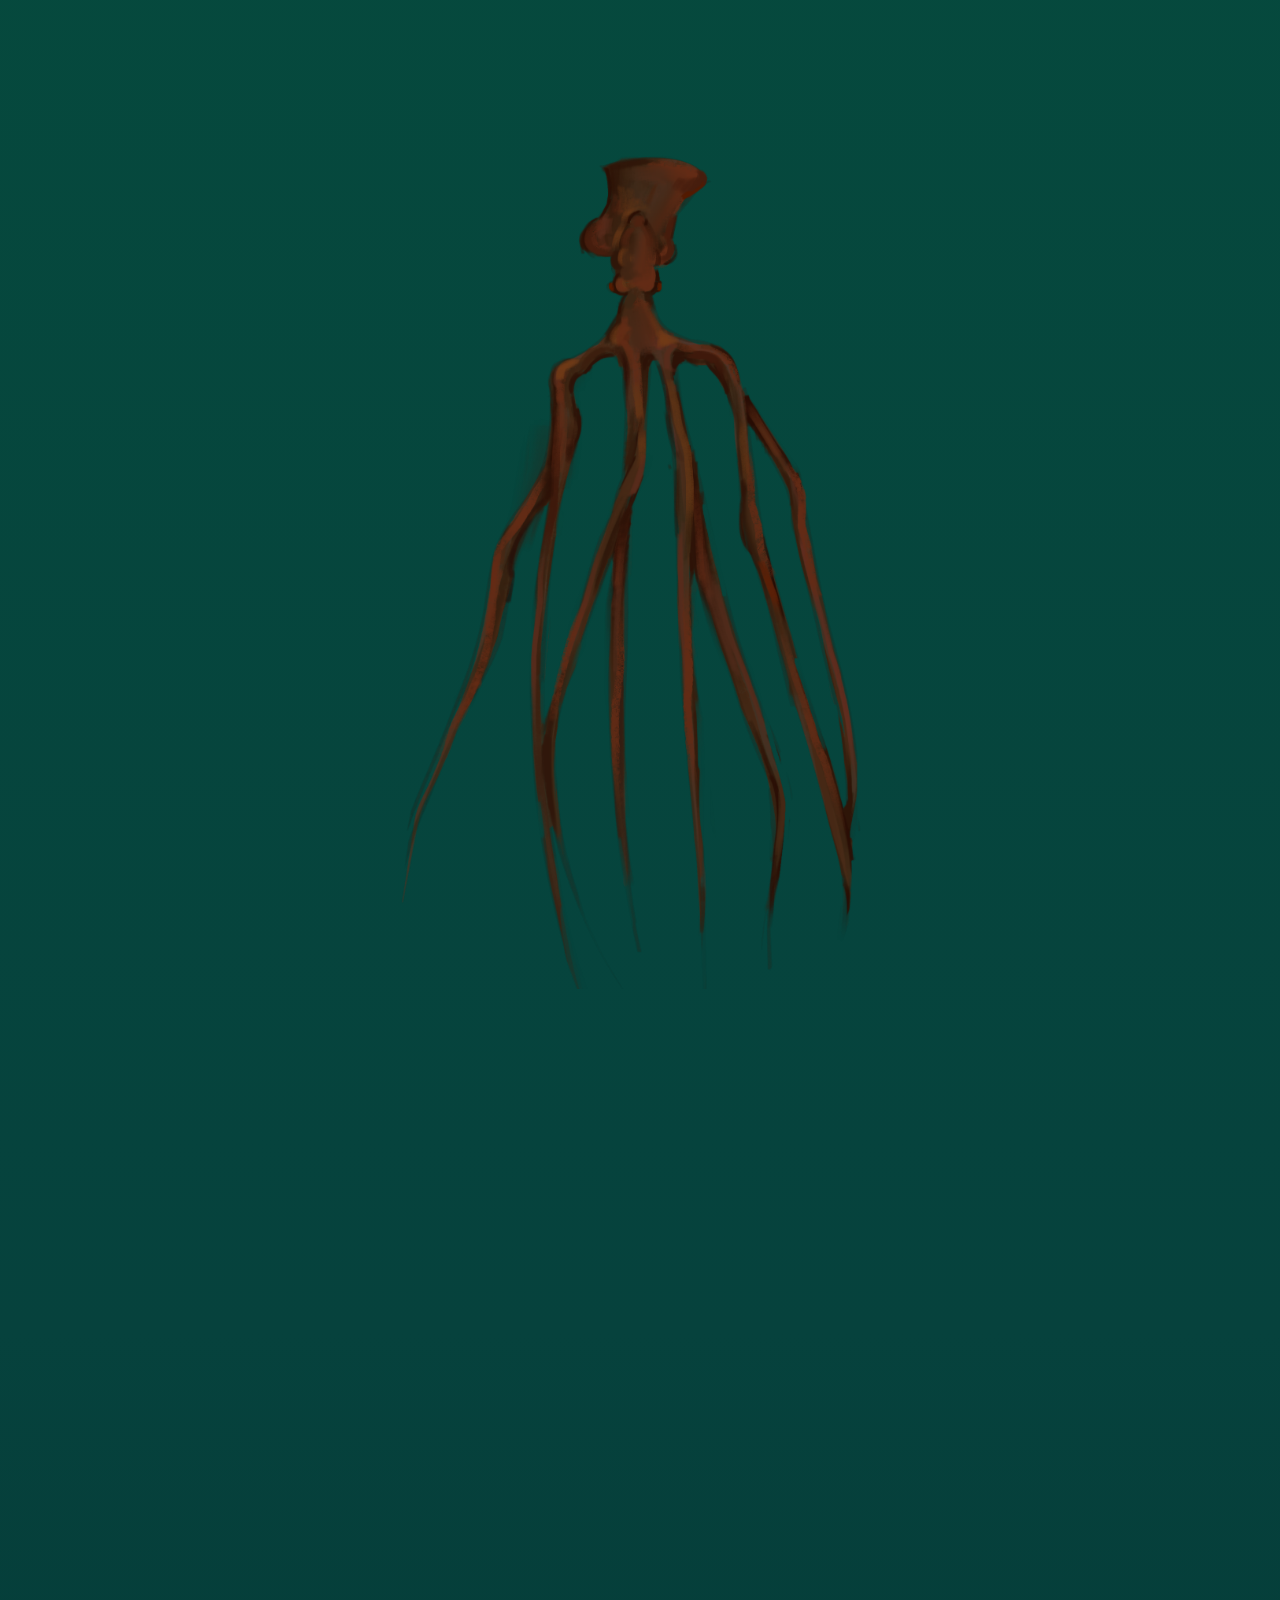
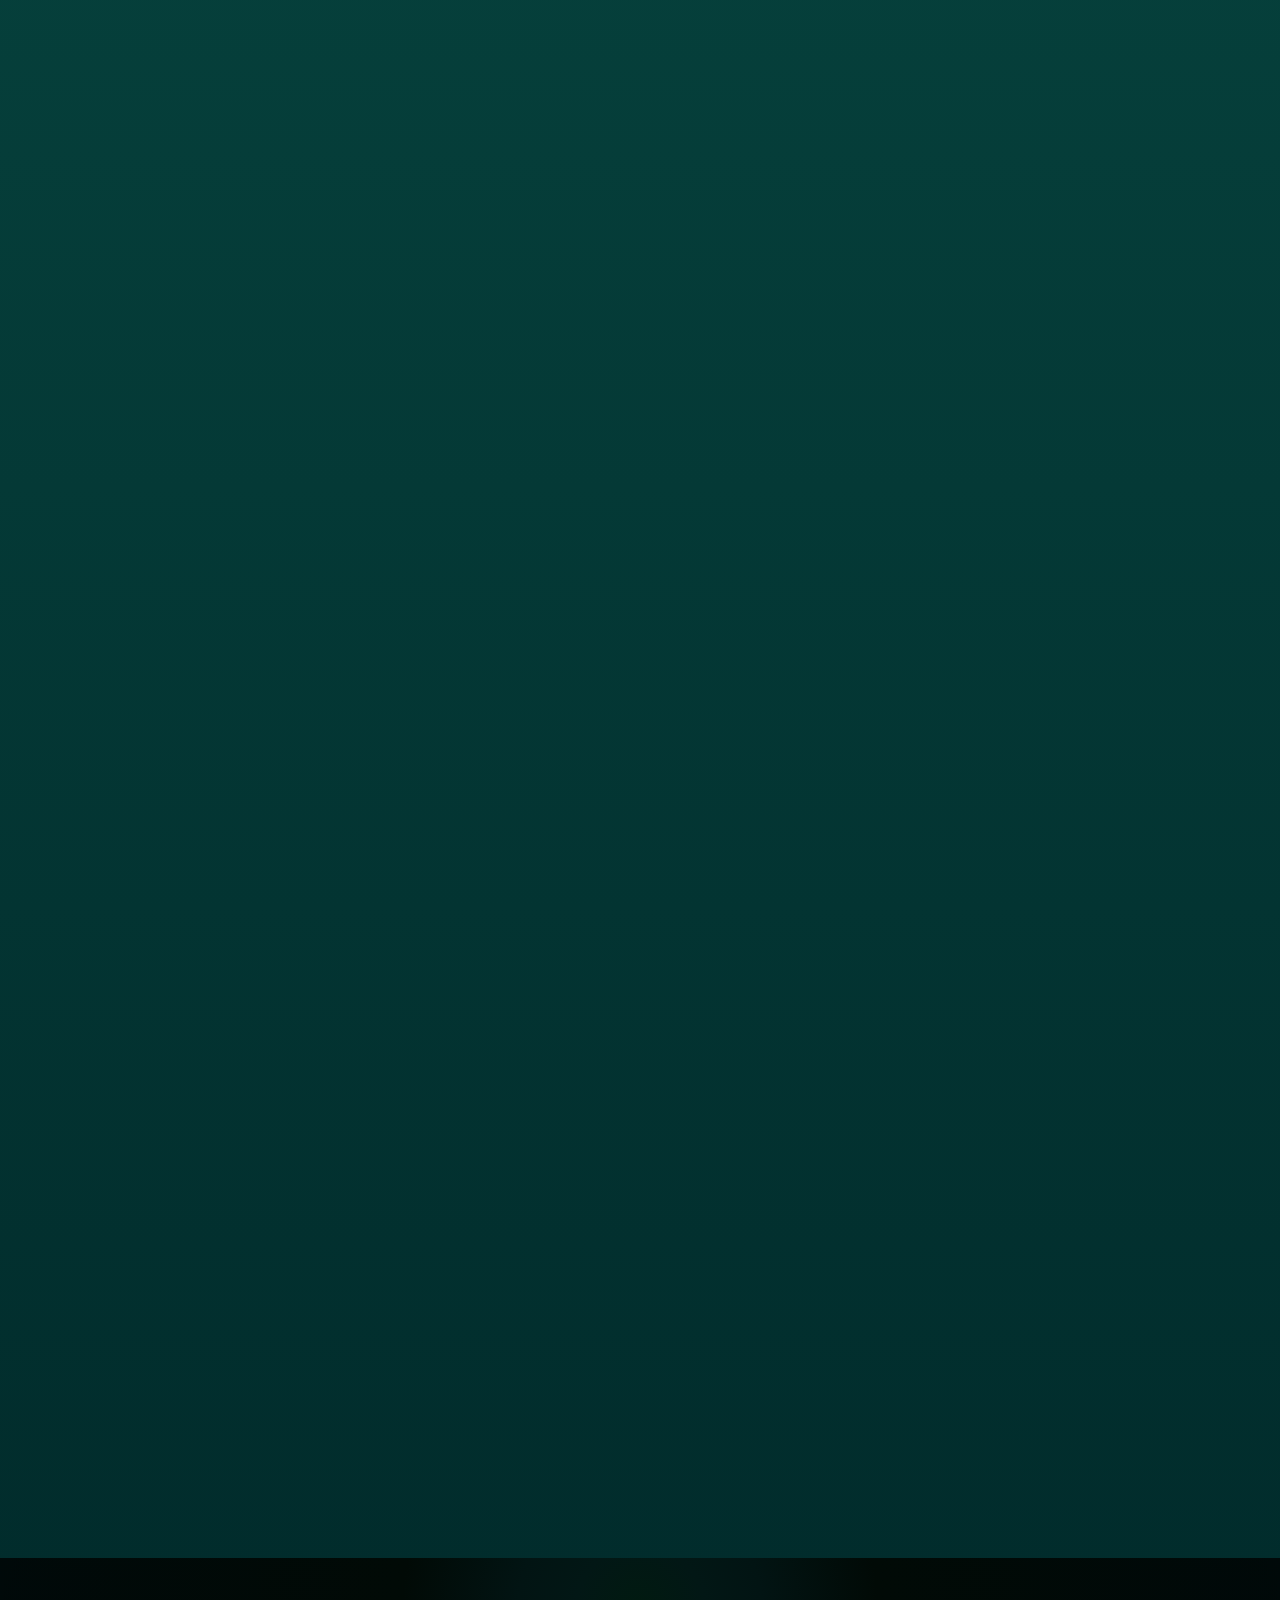
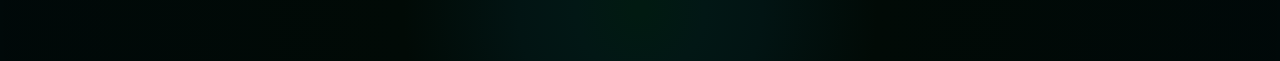
==== commit f75244fa: "commit" ====
--- a/index.html
+++ b/index.html
@@ -96,11 +96,14 @@
           botten kunnen ze prooi groter dan hun eigenichaam eten. Dit is voor
           een lege plaats als de diepzee wel heel handig.
         </p>
+        <figure>
         <img
           src="assets/afbeeldingen/telescopefish1900.jpg"
           height="150"
           alt="telescopefishfoto"
         />
+        <figcaption> credit: American Museum of Natural History</figcaption>
+        </figure>
       </div>
 
       <!-- #MARK: dumbocotopus -->
@@ -127,11 +130,15 @@
           draadachtige structuren om zo beter hun prooien te kunnen vangen en
           naar hun mond kunnen brengen.
         </p>
+        <figure>
         <img
           src="assets/afbeeldingen/realdumbo1.jpg"
           alt="dumbooctopusfoto"
-          height="200"
-        />
+          height="150"
+        />
+        </figure>
+        <figcaption> credit: NOAA Ocean Exploration, 2019 Southeastern U.S. Deep-sea
+        Exploration</figcaption>
       </div>
 
       <!-- #MARK: bigfinsquid -->
@@ -181,24 +188,22 @@
       <div popover id="anglerfish" role="dialog" aria-label="De anglerfish">
         <button popovertarget="anglerfish" popovertargetaction="hide" aria-label="sluiten">X</button>
         <h2>De diepzeehengelvis (Ceratioidea)</h2>
- <p>
-  Er zijn meer dan 200 soorten hengelvissen. Ze leven vooral in de diepten
-  van de Arctische en Atlantische oceaan, tussen de 300 en 4000 meter. Sommige
-  worden meer dan 1 meter lang, maar de meeste zijn ongeveer 30 cm.
-</p>
-<p>
-  Naast hun enge tanden valt vooral het lichtje boven hun kop op: een soort
-  vishengel met lichtgevende bacteriën, waarmee ze prooi lokken. Alleen de
-  vrouwtjes hebben dit. Net als de telescopefish (Gigantura) kunnen ze prooi
-  eten die twee keer zo groot is als zijzelf, wat handig is als eten zo
-  schaars is.
-</p>
-<p>
-  De mannetjes zijn veel kleiner dan de vrouwtjes en zoeken hun hele leven naar
-  een vrouwtje. Bij sommige soorten bijt een mannetje zich vast en smelt hij
-  samen met haar huid en bloedomloop. Hij verliest dan zijn ogen en bijna al
-  zijn organen, behalve de testikels. Een vrouwtje kan 6 of meer mannetjes
-  dragen.
+<p>
+  Er zijn meer dan 200 soorten hengelvissen. Ze leven vooral in de Arctische
+  en Atlantische oceaan, tussen de 300 en 4000 meter diep. De meeste worden
+  ongeveer 30 cm, maar sommige zijn langer dan 1 meter.
+</p>
+<p>
+  Vooral hun lichtje boven hun kop valt op: een soort vishengel met
+  lichtgevende bacteriën waarmee ze prooi lokken. Alleen vrouwtjes hebben dit.
+  Net als de telescopefish (Gigantura) kunnen ze prooi eten die twee keer zo
+  groot is als zijzelf.
+</p>
+<p>
+  De mannetjes zijn veel kleiner en zoeken hun hele leven naar een vrouwtje.
+  Bij sommige soorten bijt een mannetje zich vast en smelt hij samen met haar
+  huid en bloedomloop. Hij verliest dan zijn ogen en bijna al zijn organen,
+  behalve de testikels. Een vrouwtje kan 6 of meer mannetjes dragen.
 </p>
 </div>
 
@@ -216,7 +221,20 @@
           X
         </button>
         <h2>De Phantom jellyfish</h2>
-        <p>lalalalalala</p>
+        <p>
+  De phantom jellyfish (Stygiomedusa gigantea) is een van de grootste
+  kwallen ter wereld, maar je ziet hem bijna nooit. Hij komt voor in bijna alle
+  oceanen, op een diepte van ongeveer 500 tot ruim 6000 meter. Zijn
+  klokvormige lijf kan wel een meter breed worden.
+</p>
+<p>
+  In plaats van tentakels heeft hij vier lange, dikke armen die op linten
+  lijken. Die kunnen meer dan 10 meter lang worden. Hiermee vangt hij zijn
+  prooi, die hij daarna naar zijn mond brengt. Er zijn tot nu toe maar ruim
+  honderd waarnemingen van deze kwal geweest, daarom is er nog weinig over
+  hem bekend. Soms schuilen er kleine vissen tussen zijn armen.
+  (geschreven door Claude)
+</p>
       </div>
 
       <!-- #MARK: bubbels -->
--- a/assets/style/normal.css
+++ b/assets/style/normal.css
@@ -22,7 +22,7 @@
 /* #MARK:variants */
 html {
   color-scheme: light dark;
-  --text-color: light-dark(rgb(0, 54, 42), rgb(255, 255, 255));
+  --text-color: light-dark(rgb(0, 9, 8), rgb(255, 255, 255));
 
   --popover-background: light-dark(rgb(128, 205, 180), #061e19);
   --popover-border: light-dark(rgb(64, 168, 135), rgb(2, 40, 36));
@@ -43,7 +43,7 @@
     rgba(6, 66, 61, 1) 15%,
     rgba(4, 94, 62, 1) 57%,
     rgba(35, 124, 101, 1) 92%,
-    rgba(88, 176, 148, 1) 100%
+    rgb(116, 211, 181) 100%
   );
   background: #04382e;
   background: var(--gradient-dark);
@@ -160,9 +160,10 @@
   /* https://freshjuice.dev/tools/font-size-clamp-generator/ */
 }
 
-figcaption {
+/* figcaption {
   margin: 2em; /* bah */
-}
+
+/* MARK: astronaut */
 
 img[alt="astronaut"] {
   animation: bounce 3s ease-in-out infinite;
@@ -174,34 +175,21 @@
   /* z-index zorgt voor lagen in de css. Het begint onder bij 0. */
 }
 
-:is(
-  #cookie,
-  #telescopefish,
-  #dumbooctopus,
-  #anglerfish,
-  #bigfinsquid,
-  #phantomjelly
-):popover-open {
-  display: grid;
-  grid-template-columns: auto 1fr;
-  column-gap: 1em;
-  align-items: center;
-
-  h2 {
-    grid-row: 1;
-    align-self: center;
-    grid-column: 2;
-  }
-
-  button[popovertargetaction="hide"]:first-child {
-    align-self: right;
-  }
-
-  :not(button, h2) {
-    grid-column: 1/ -1;
-    /* alles wat niet een button of h2 is op de volle breedte onder de button en h2. */
-  }
-}
+h2 {
+  grid-row: 1;
+  align-self: center;
+  grid-column: 2;
+}
+
+button[popovertargetaction="hide"]:first-child {
+  align-self: right;
+}
+
+:not(button, h2) {
+  grid-column: 1/ -1;
+  /* alles wat niet een button of h2 is op de volle breedte onder de button en h2. */
+}
+
 /* #MARK: Cookies */
 
 button[popovertarget="cookie"]:not([popovertargetaction="hide"]) {
@@ -229,7 +217,7 @@
   }
 
   button {
-    padding: 2em;
+    padding: 1.5em;
   }
 }
 
@@ -250,21 +238,36 @@
 #telescopefish:popover-open {
   display: flex;
   flex-direction: column;
+  flex-wrap: wrap;
   align-items: center;
 }
 
 /* #MARK: popover */
 [popover] {
   width: calc(100% - 2em);
-  padding: 2em;
+  padding: 2.5em;
   max-width: 45em;
   img {
     object-fit: contain;
+    max-width: 100%;
   }
   border-radius: 3em;
   background-color: var(--popover-background);
   border-color: var(--popover-border);
   border-width: 0.4em;
+
+  figcaption {
+    margin: 0.5em;
+    align-self: center;
+  }
+
+  p {
+    margin-bottom: 0.2em;
+  }
+
+  h2 {
+    margin: 0.5em;
+  }
 }
 
 /* MARK:dumboctopus
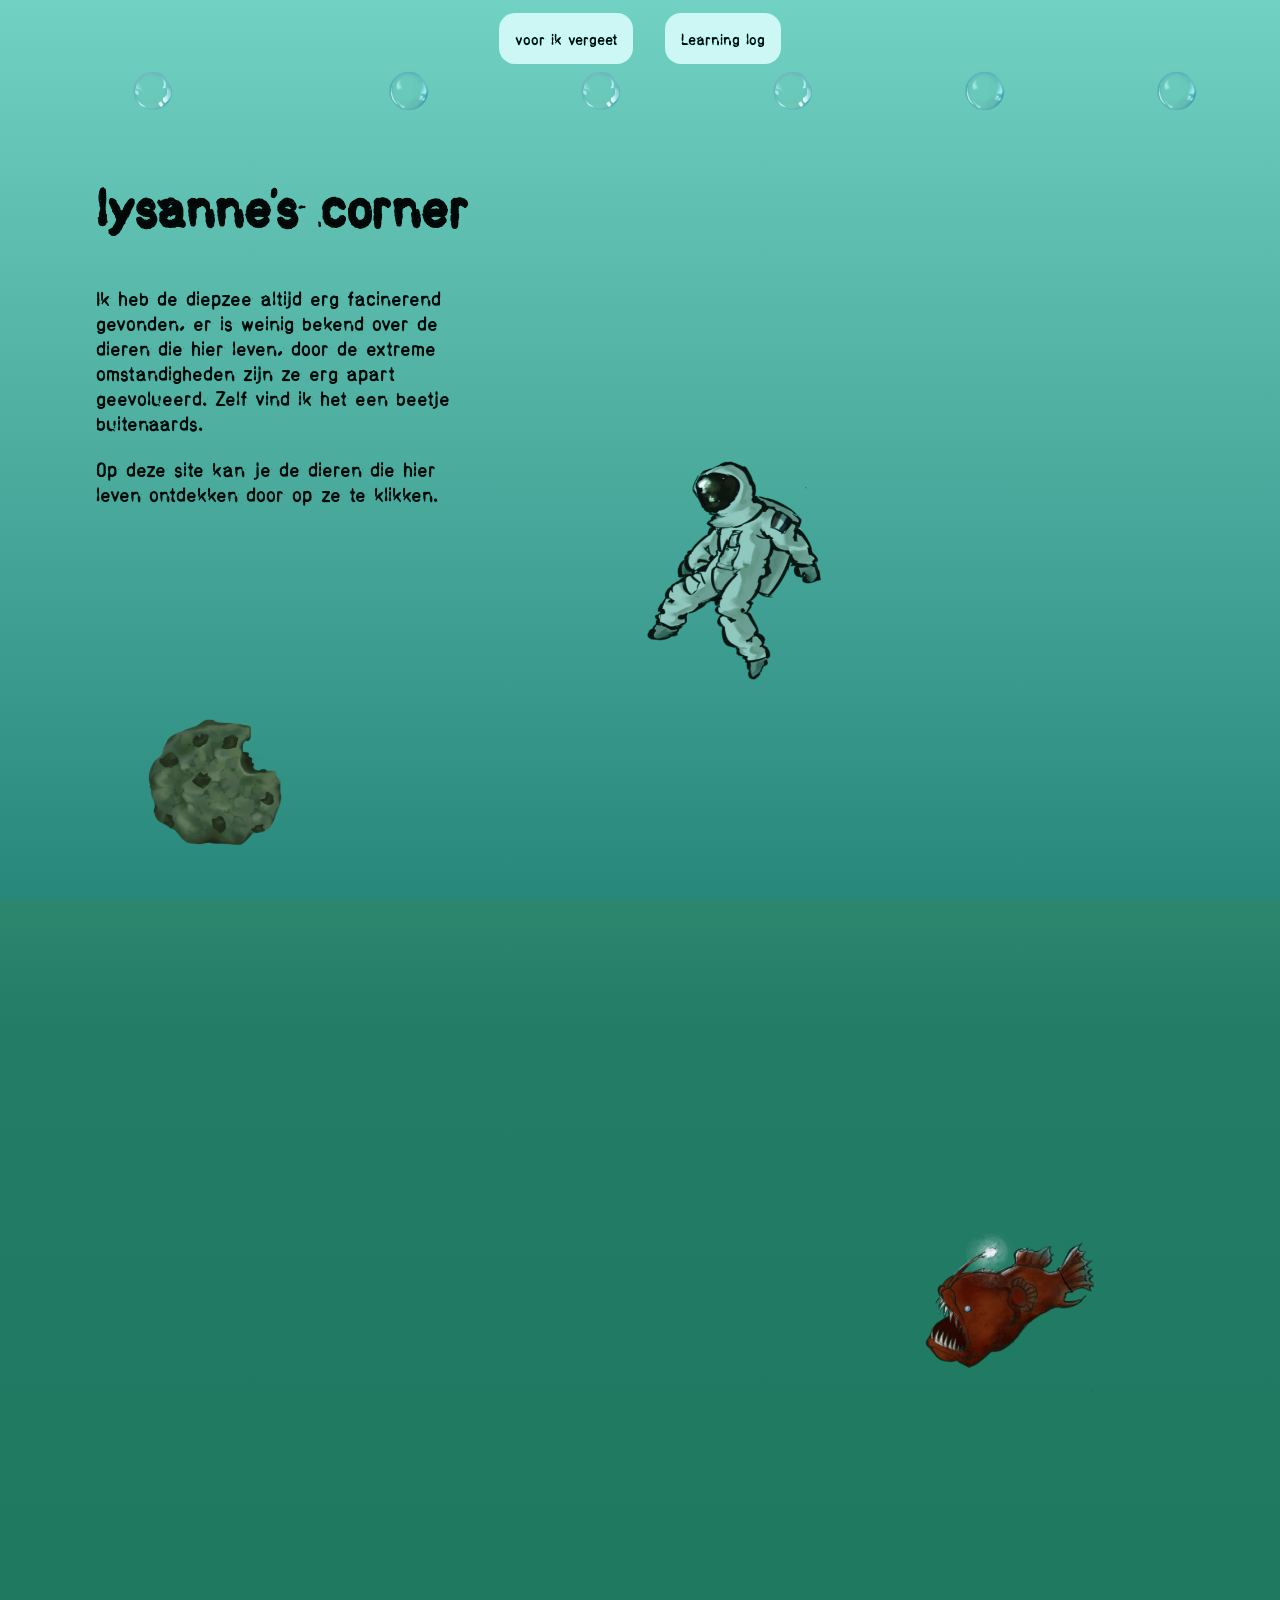
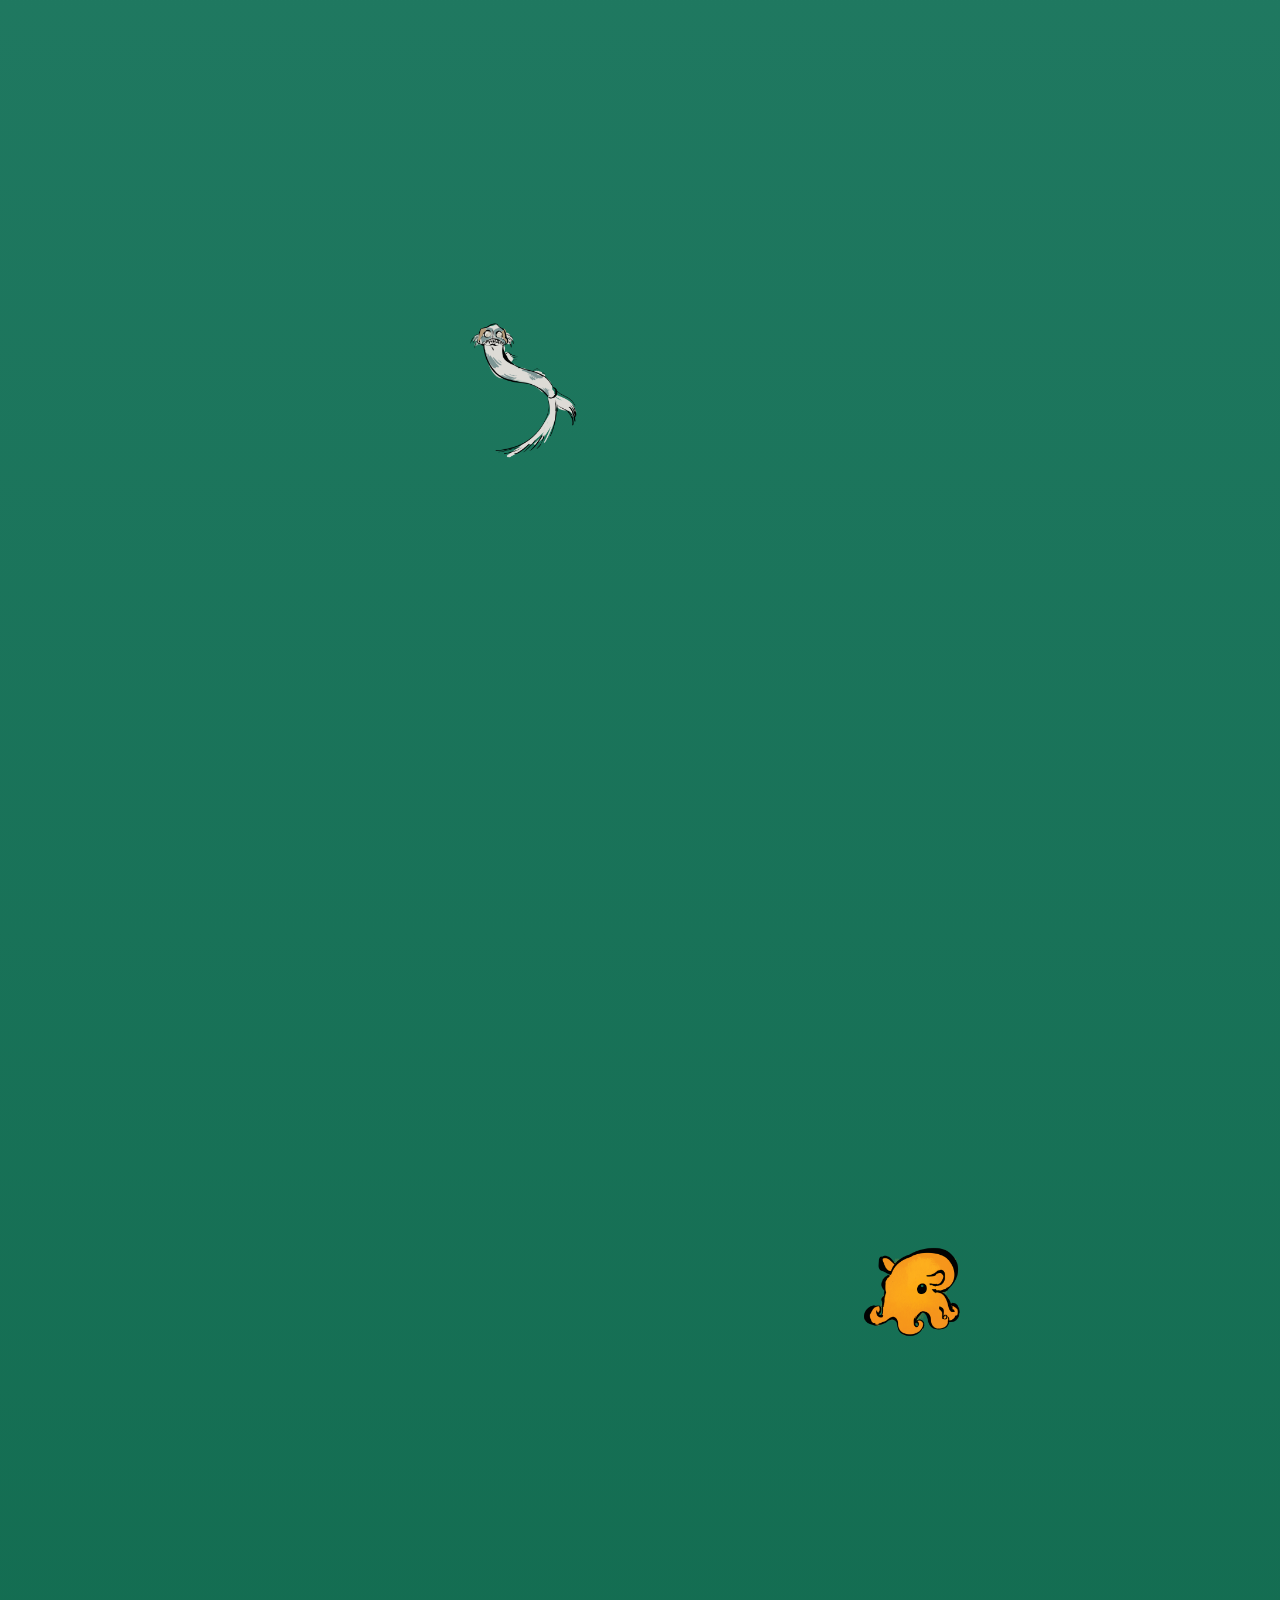
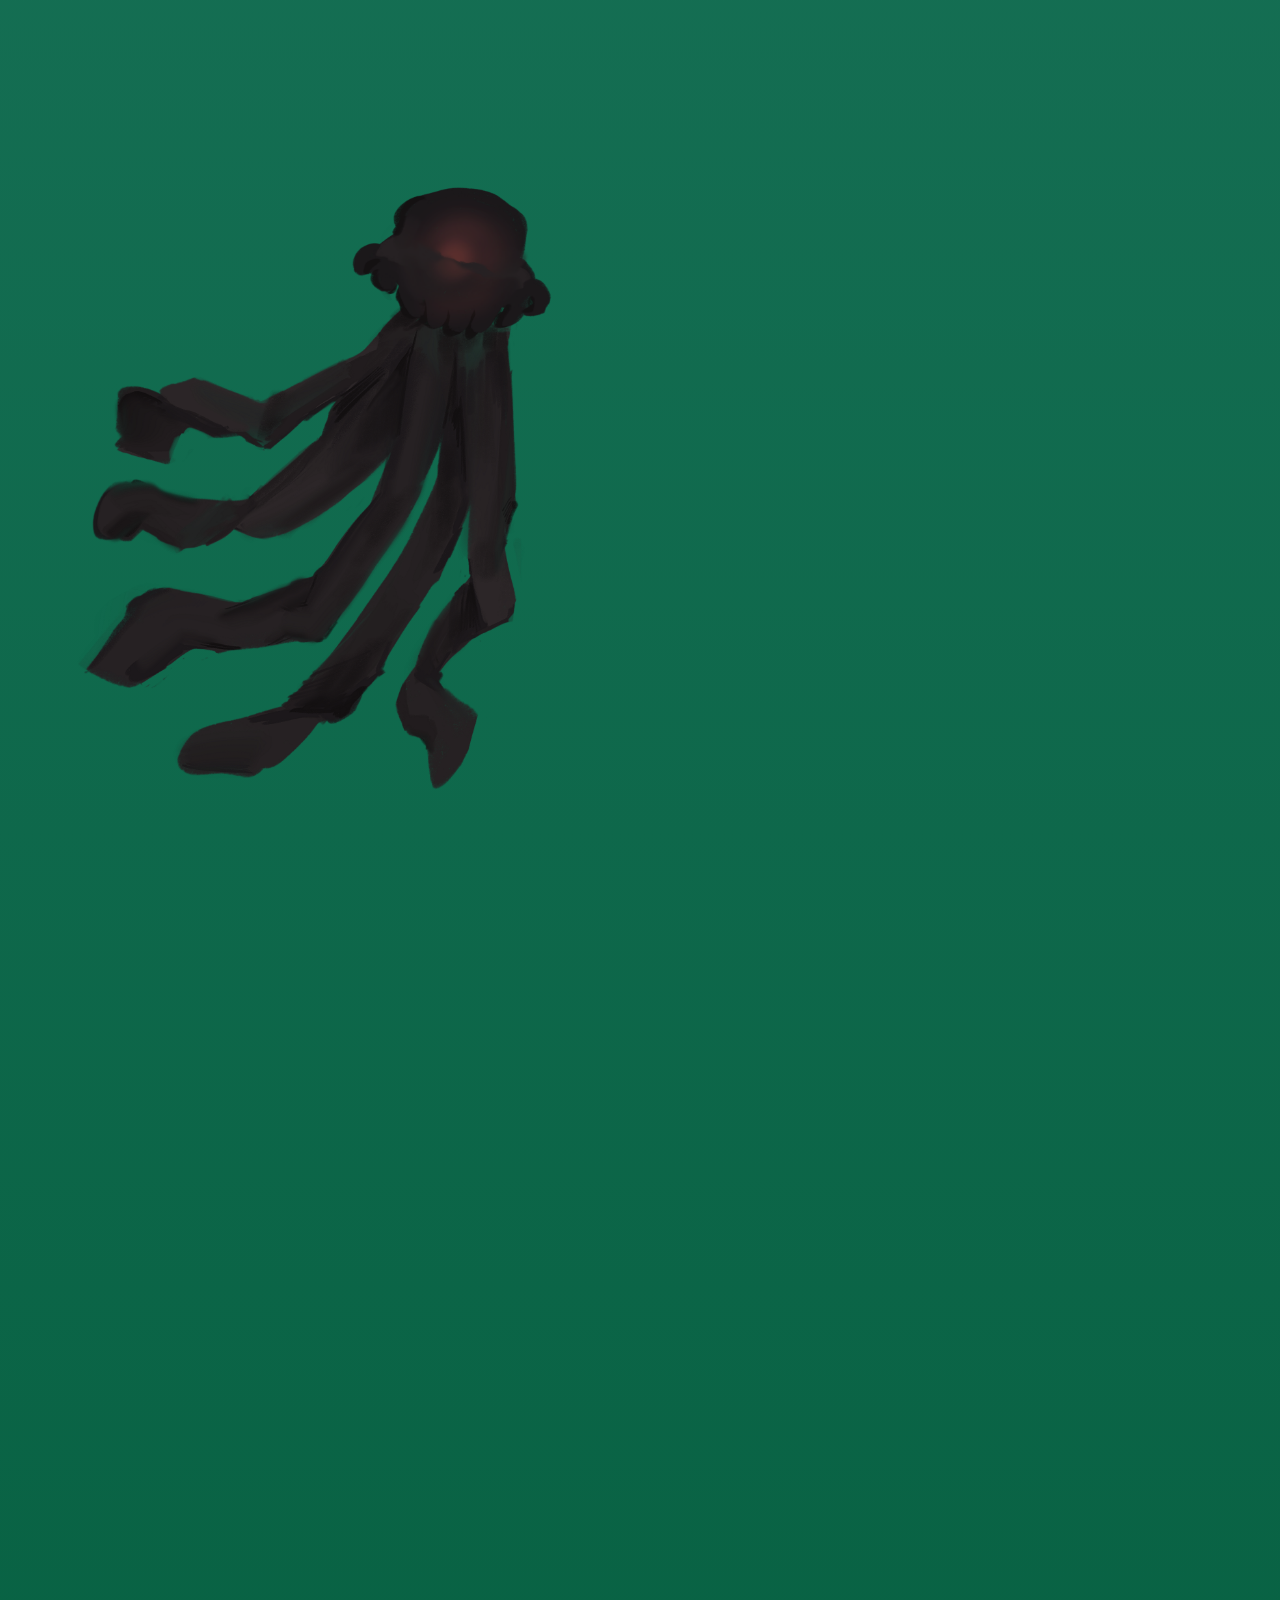
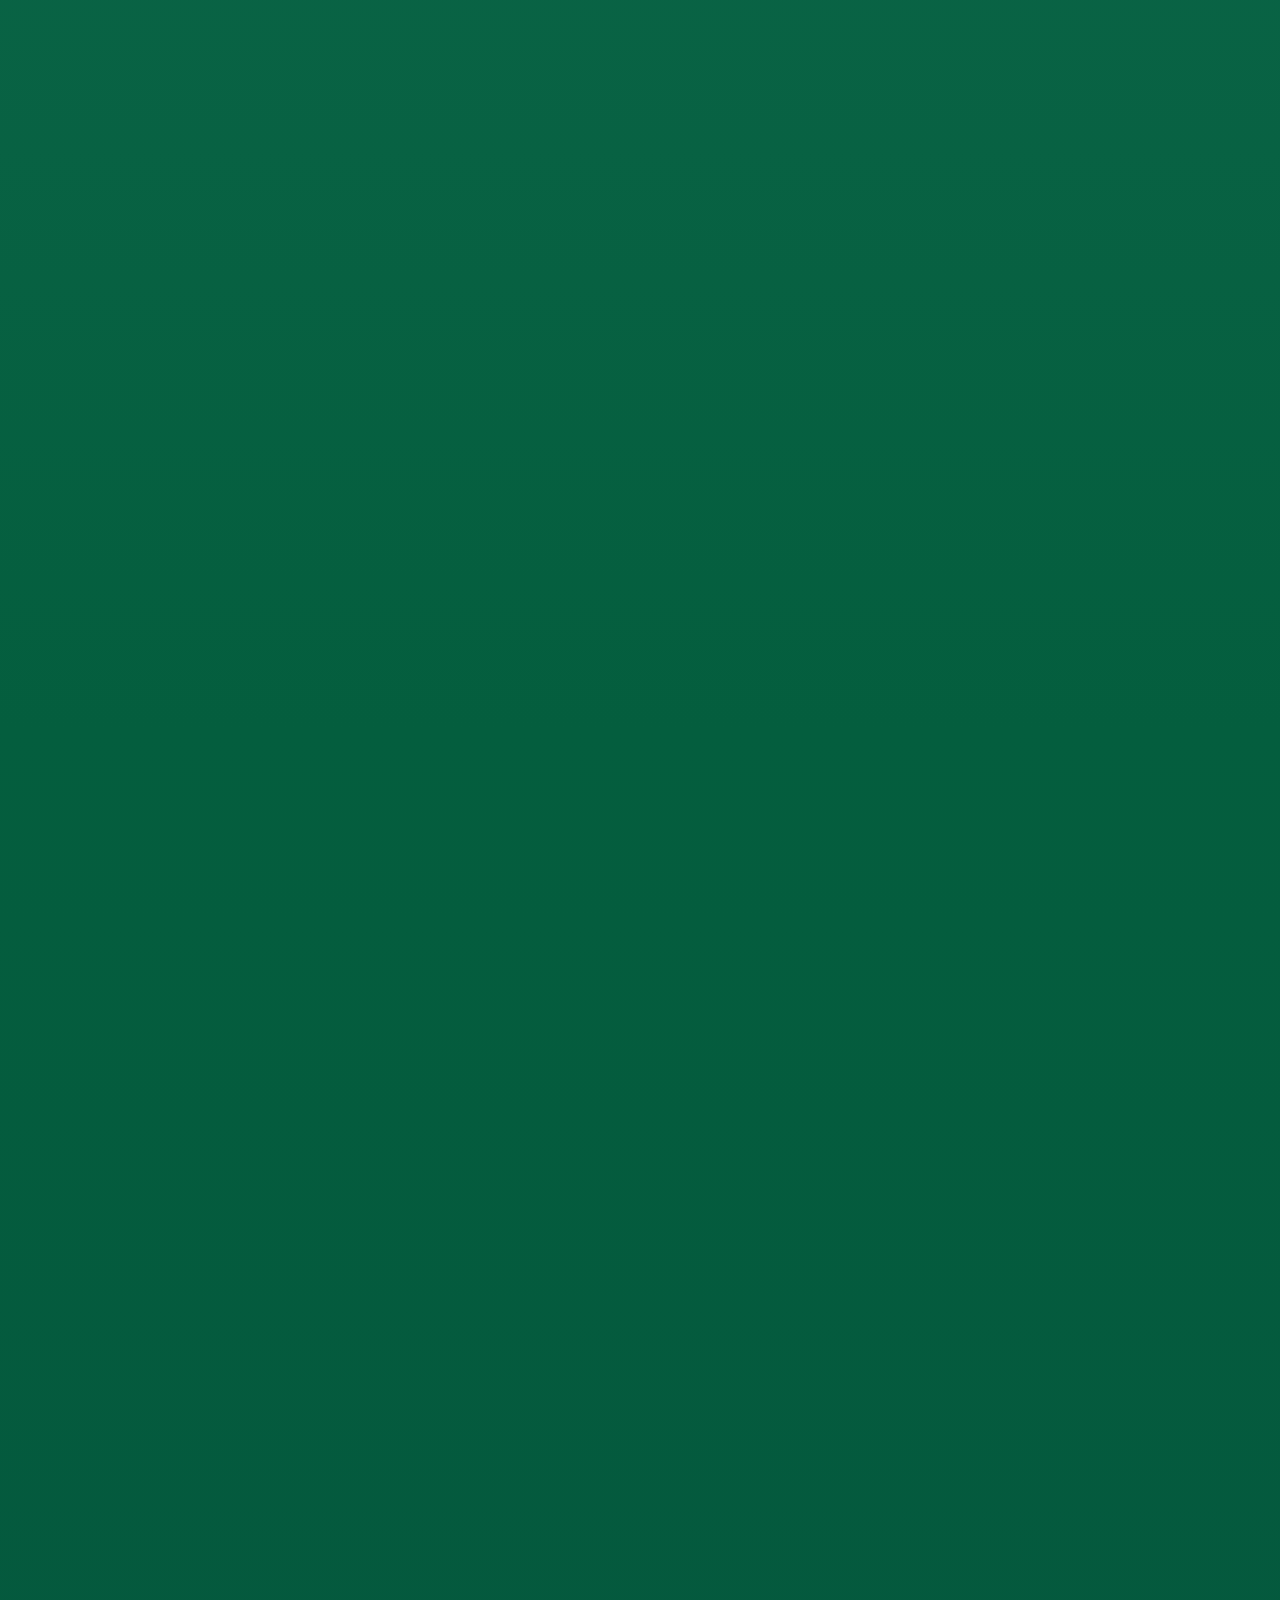
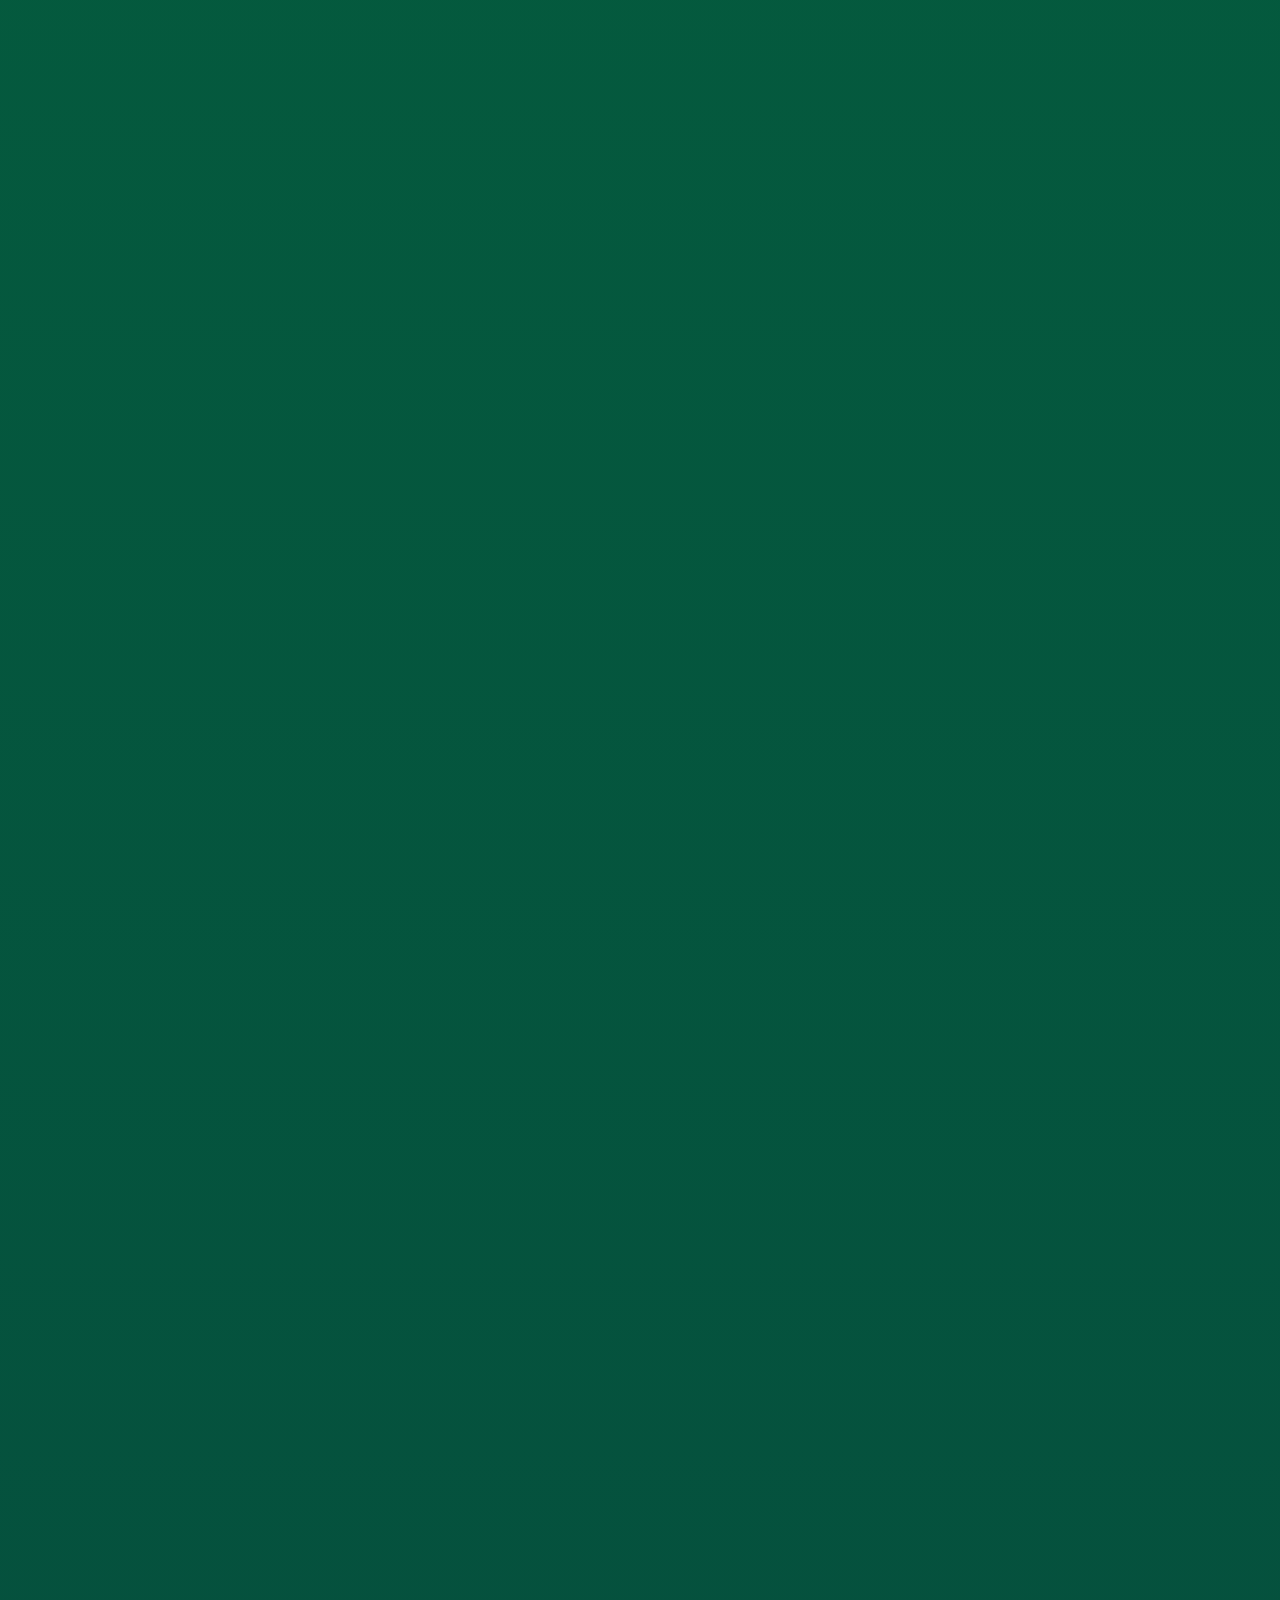
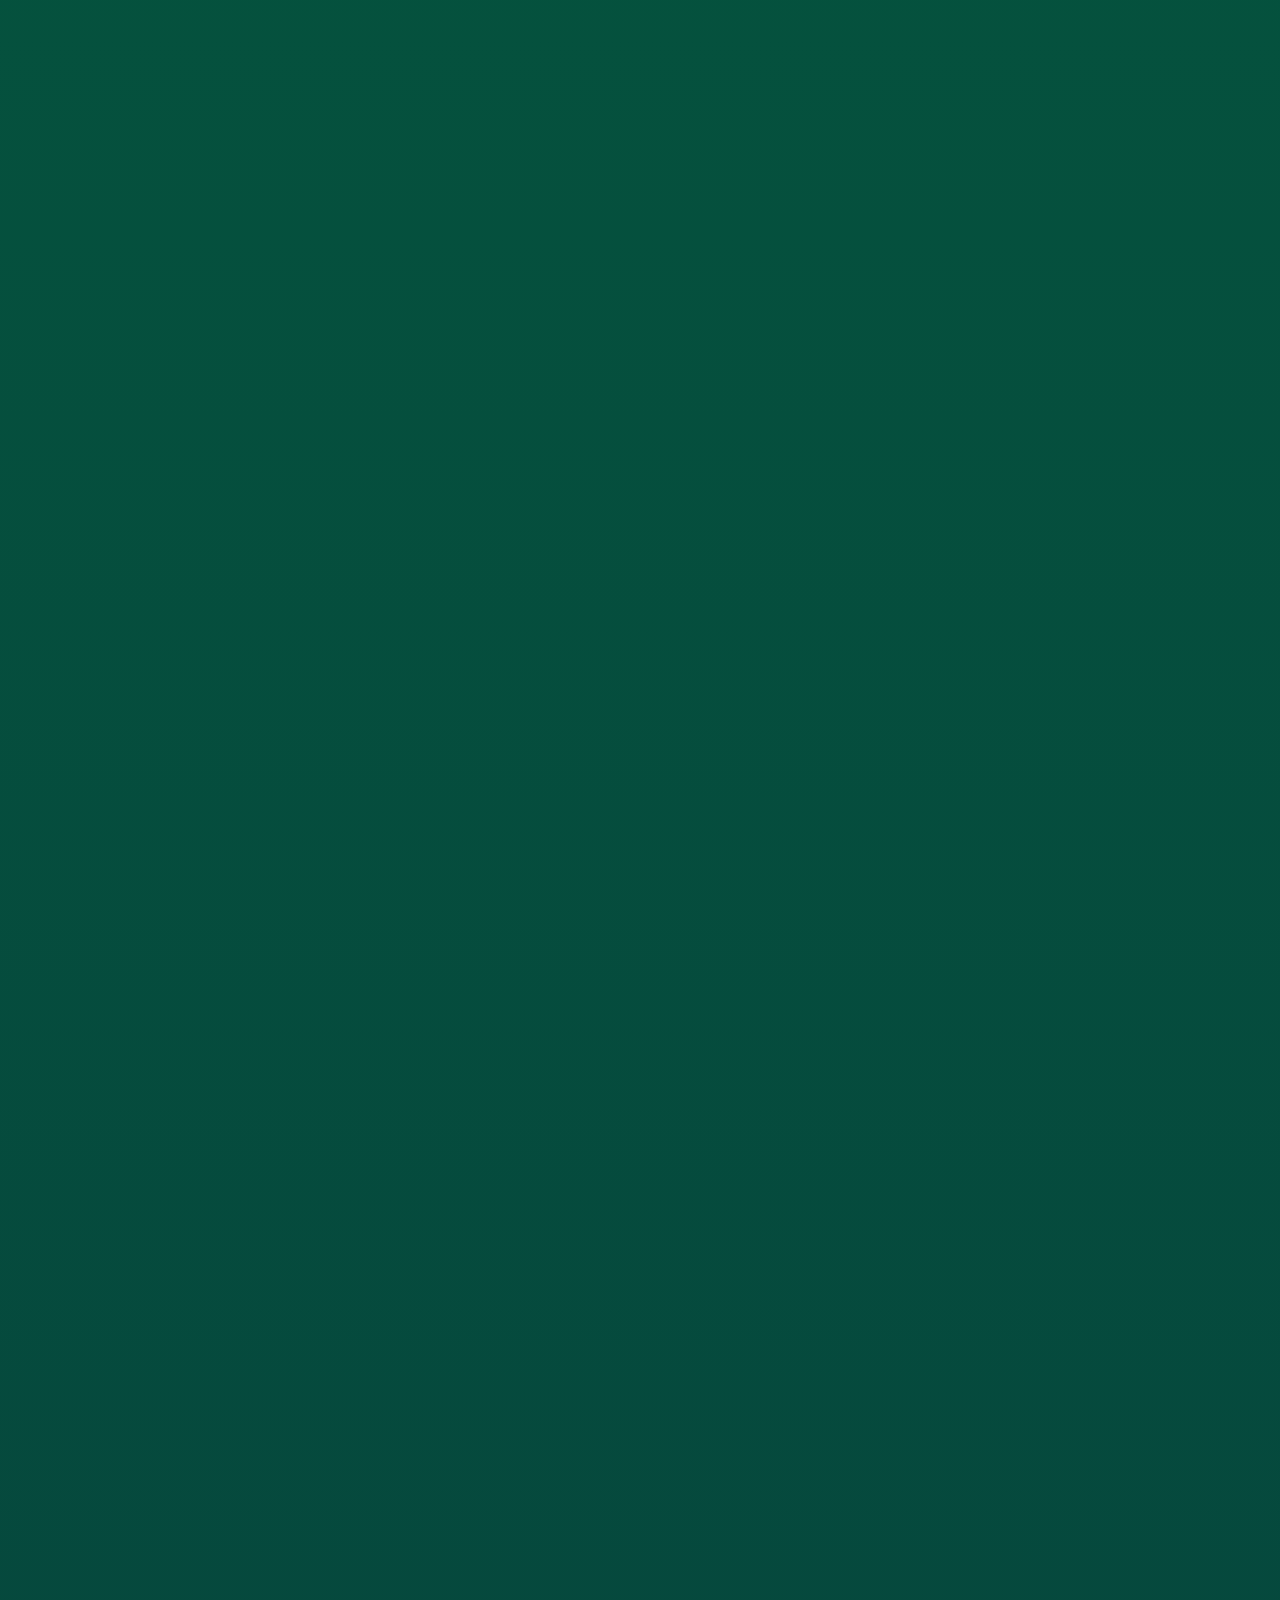
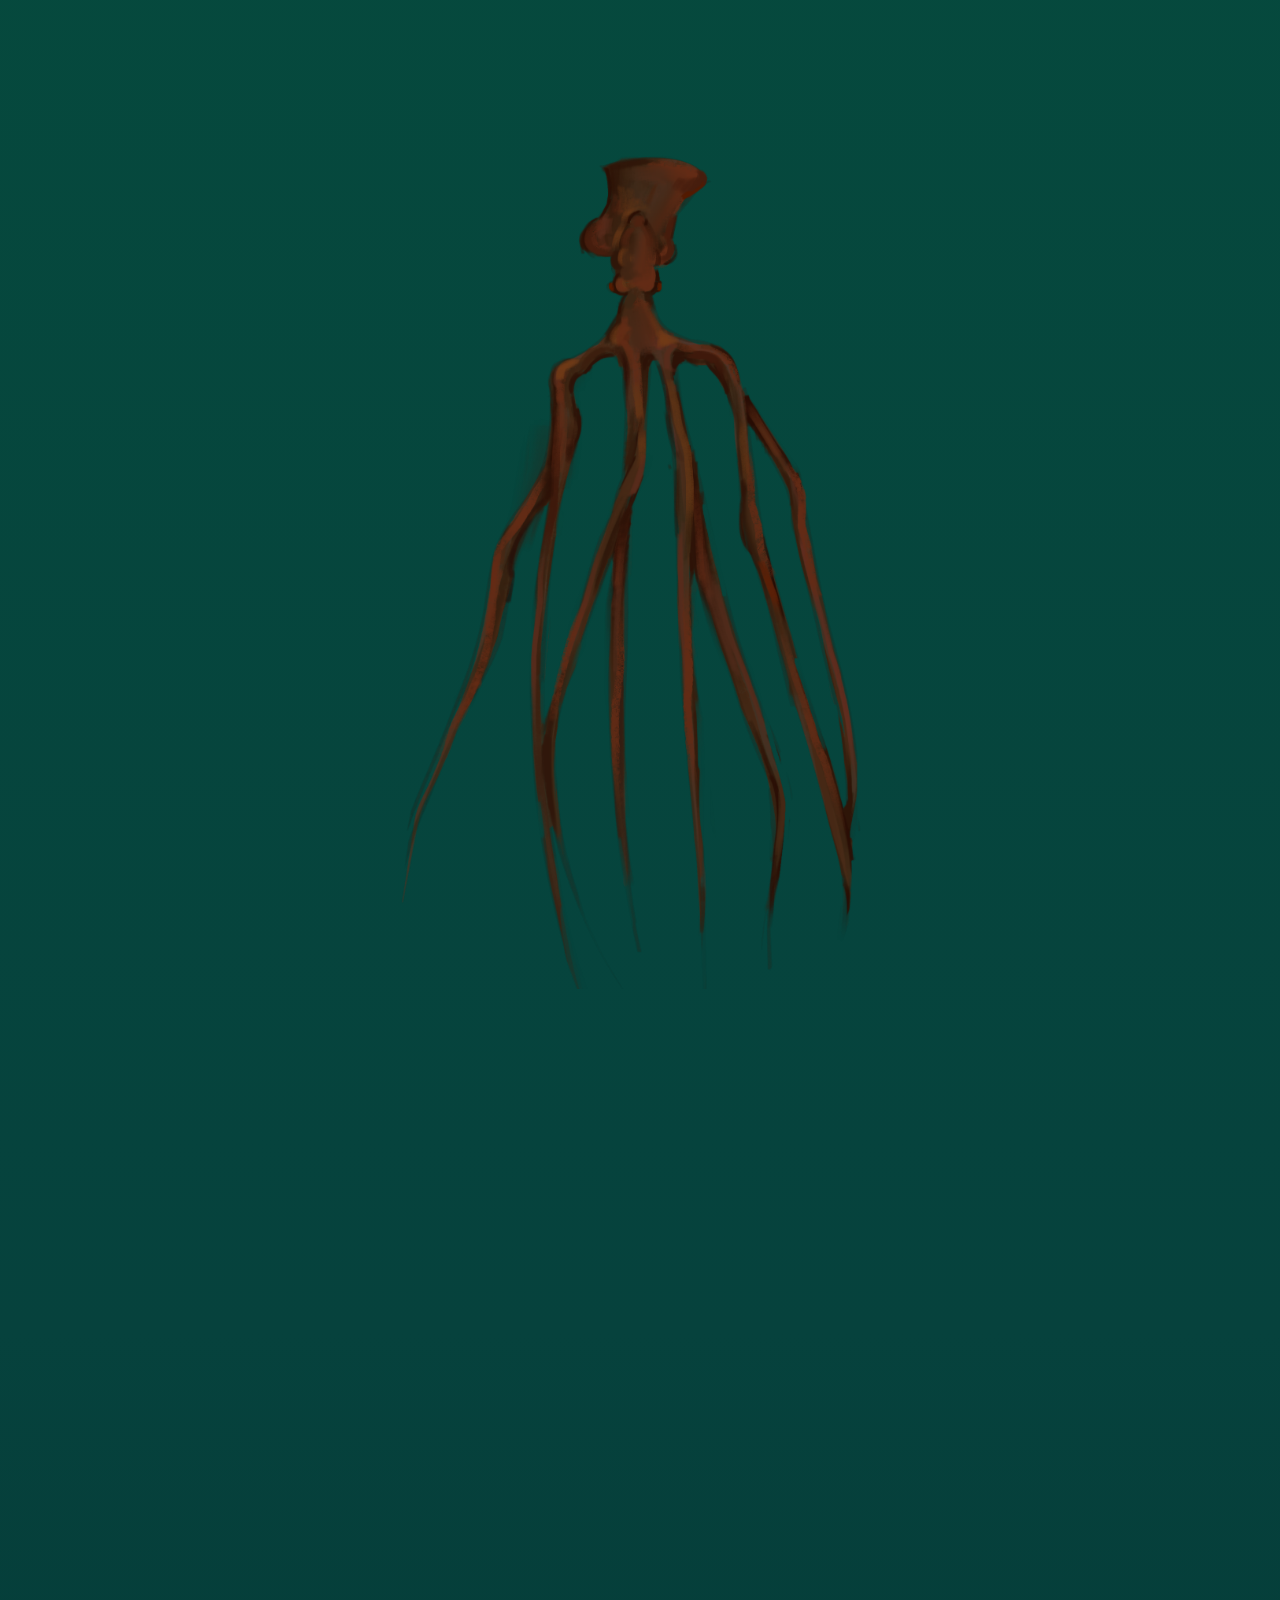
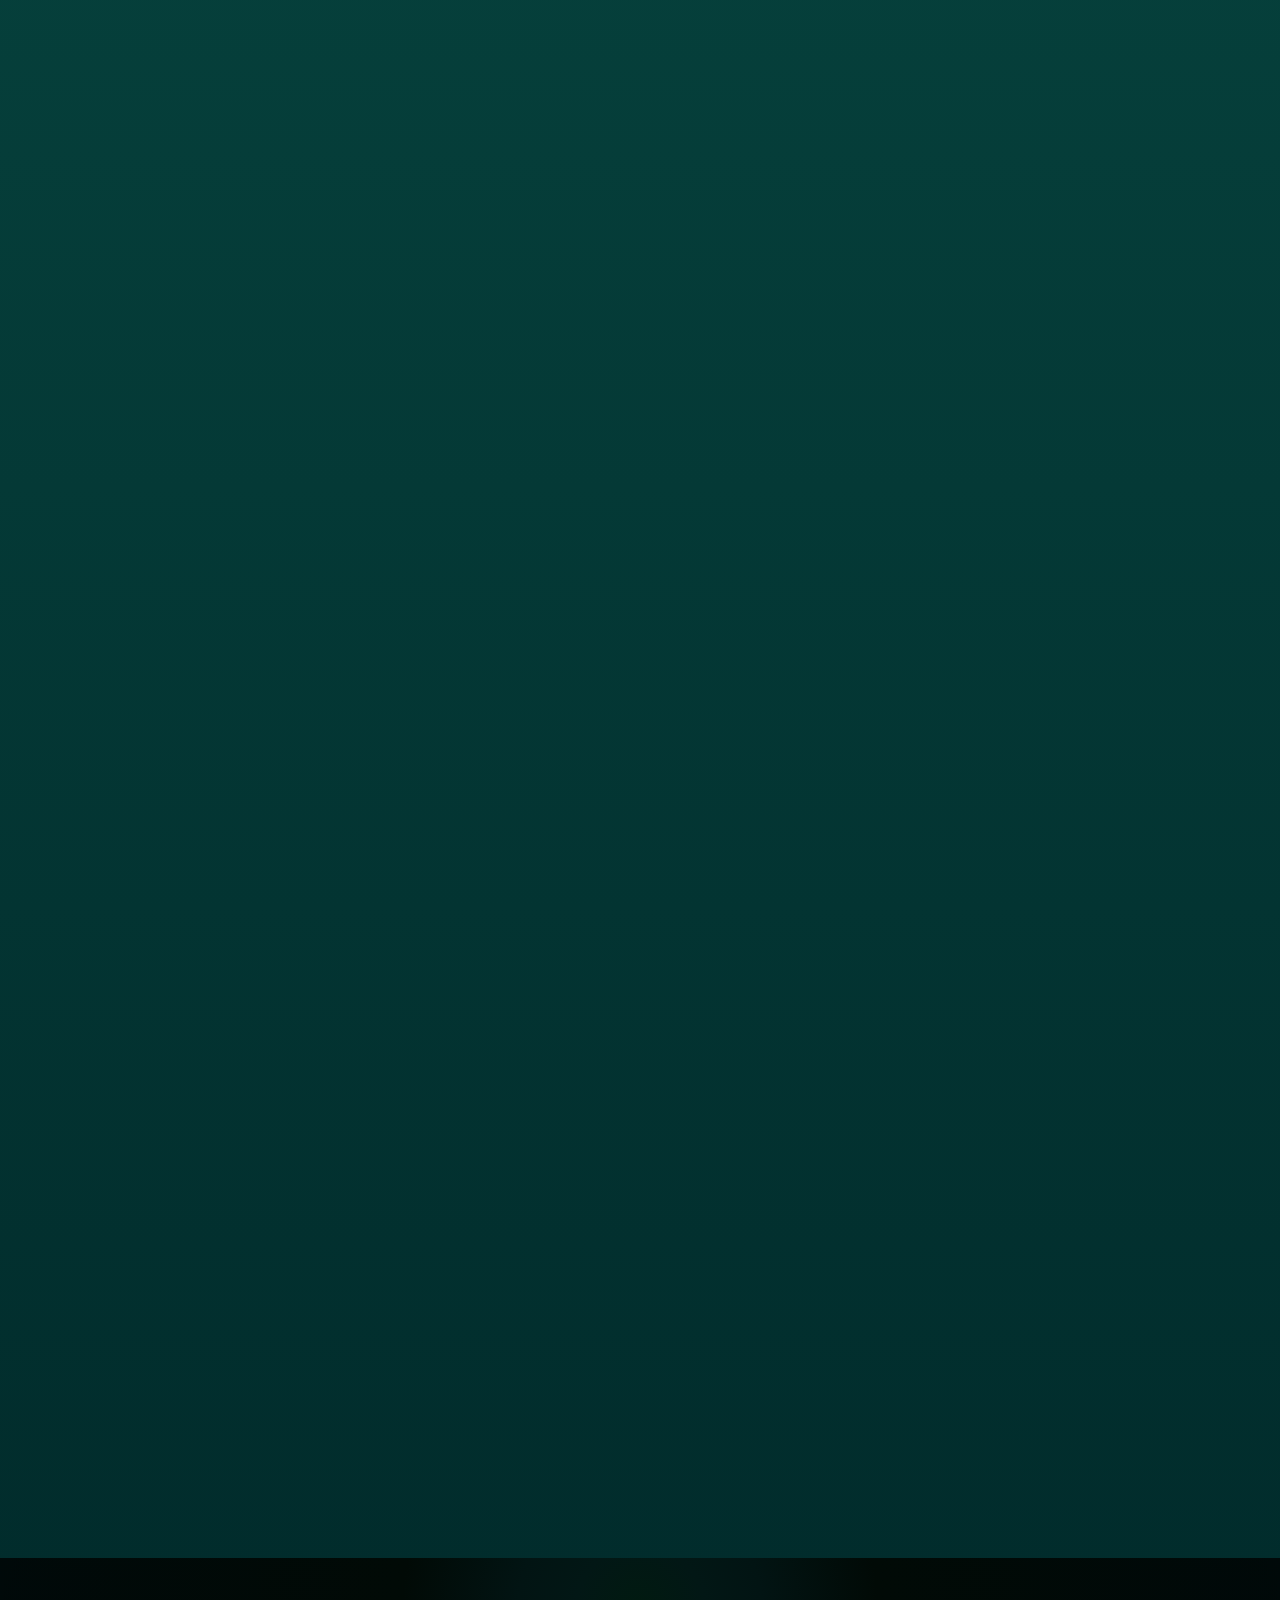
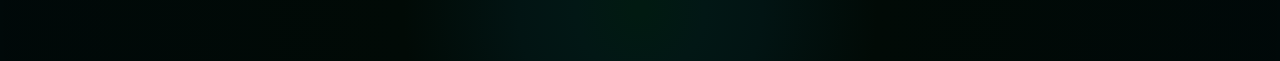
==== commit 8deecd24: "commit" ====
--- a/index.html
+++ b/index.html
@@ -9,7 +9,6 @@
     <title>Digitaal Tuintje van Lysanne</title>
 
     <link rel="stylesheet" href="./assets/style/normal.css" />
-    <link rel="background" href="./assets/style/background.css" />
 
     <script
       defer
@@ -23,7 +22,7 @@
   <body>
     <!-- #MARK: header -->
     <header>
-      <a href="./assets/voor-ik-vergeet/voorikvergeet.html">voor ik vergeet</a>
+      <a href="../voor-ik-vergeet/voorikvergeet.html">voor ik vergeet</a>
       <a
         href="https://github.com/lysannem909-code/lysannescorner/blob/main/README.md"
         >Learning log</a
@@ -35,9 +34,9 @@
       <article>
         <h1>lysanne's corner</h1>
         <p>
-          Ik heb de diepzee altijd erg facinerend gevonden, er is weinig bekend over de dieren die hier leven, door de extreme omstandigheden
-          zijn ze erg apart geevolueerd. Zelf vind ik het een beetje
-          buitenaards.
+          Ik heb de diepzee altijd erg facinerend gevonden, er is weinig bekend
+          over de dieren die hier leven, door de extreme omstandigheden zijn ze
+          erg apart geevolueerd. Zelf vind ik het een beetje buitenaards.
         </p>
         <p>
           Op deze site kan je de dieren die hier leven ontdekken door op ze te
@@ -48,16 +47,29 @@
       <!-- #MARK: cookie -->
 
       <button popovertarget="cookie">
-        <img src="assets/afbeeldingen/cookies.png" height="150" alt="Privacy statement, meer informatie" />
-      </button>
-
-      <section popover id="cookie" popover="auto">
-        <button popovertarget="cookie" popovertargetaction="hide" aria-label="sluiten">X</button>
+        <img
+          src="assets/afbeeldingen/cookies.png"
+          height="150"
+          alt="Privacy statement, meer informatie"
+        />
+      </button>
+
+      <section id="cookie" popover="auto">
+        <button
+          popovertarget="cookie"
+          popovertargetaction="hide"
+          aria-label="sluiten"
+        >
+          X
+        </button>
         <!-- als je op het Xje drukt dan verstopt ie de popovertarget (de popover) door hide -->
         <h2>Privacy verklaring</h2>
         <p>
-          <p>Op deze site wordt een onbekend script van een derde partij gebruikt.</p>
-          <p>Als u hier niet mee instemt dan adviseer ik u om deze site te verlaten.</p>
+          Op deze site wordt een onbekend script van een derde partij gebruikt.
+        </p>
+        <p>
+          Als u hier niet mee instemt dan adviseer ik u om deze site te
+          verlaten.
         </p>
 
         <footer>
@@ -69,7 +81,8 @@
       <!-- ik heb de afwijzen en accepteren knoppen in een footer gedaan (weet niet zeker of dit helemaal correct is, maar het was wel de onderkant van de popover). zodat ik deze apart kon stijlen dan de section en zodat ik ze naast elkaar kon centreren -->
 
       <!-- #MARK: astronaut -->
-      <img aria-hidden="true"
+      <img
+        aria-hidden="true"
         src="assets/afbeeldingen/astronaut.PNG"
         height="240"
         alt="astronaut"
@@ -84,8 +97,17 @@
         />
       </button>
 
-      <div popover id="telescopefish" role="dialog" aria-label="De telescopefish">
-        <button popovertarget="telescopefish" popovertargetaction="hide" aria-label="sluiten">
+      <div
+        popover
+        id="telescopefish"
+        role="dialog"
+        aria-label="De telescopefish"
+      >
+        <button
+          popovertarget="telescopefish"
+          popovertargetaction="hide"
+          aria-label="sluiten"
+        >
           X
         </button>
         <h2>de telescopefish (Gigantura)</h2>
@@ -97,12 +119,12 @@
           een lege plaats als de diepzee wel heel handig.
         </p>
         <figure>
-        <img
-          src="assets/afbeeldingen/telescopefish1900.jpg"
-          height="150"
-          alt="telescopefishfoto"
-        />
-        <figcaption> credit: American Museum of Natural History</figcaption>
+          <img
+            src="assets/afbeeldingen/telescopefish1900.jpg"
+            height="150"
+            alt="telescopefishfoto"
+          />
+          <figcaption>credit: American Museum of Natural History</figcaption>
         </figure>
       </div>
 
@@ -116,29 +138,35 @@
       </button>
 
       <div popover id="dumbooctopus" role="dialog" aria-label="De dumbooctopus">
-        <button popovertarget="dumbooctopus" popovertargetaction="hide" aria-label="sluiten">
+        <button
+          popovertarget="dumbooctopus"
+          popovertargetaction="hide"
+          aria-label="sluiten"
+        >
           X
         </button>
         <h2 tabindex="-1">De dumbooctopus</h2>
         <p>
           De dumbooctopus kan gevonden worden op de oceaanvloer, op een diepte
-          van ongeveer drieduizend tot verduizend meter diep. Ze gebruiken hun oren om vooruit te komen. En
-          het dieet van deze octopus bestaat uit oesters, slakken, wormen en
-          schaaldieren die langs de oceeanvloer drijven. Om roofdieren te
-          vermijden kunnen ze ook van kleur veranderen, maar gelukkig zijn er
-          daar op de zeebodem niet veel van. Op hun zuignappen bevinden zich
-          draadachtige structuren om zo beter hun prooien te kunnen vangen en
-          naar hun mond kunnen brengen.
+          van ongeveer drieduizend tot verduizend meter diep. Ze gebruiken hun
+          oren om vooruit te komen. En het dieet van deze octopus bestaat uit
+          oesters, slakken, wormen en schaaldieren die langs de oceeanvloer
+          drijven. Om roofdieren te vermijden kunnen ze ook van kleur
+          veranderen, maar gelukkig zijn er daar op de zeebodem niet veel van.
+          Op hun zuignappen bevinden zich draadachtige structuren om zo beter
+          hun prooien te kunnen vangen en naar hun mond kunnen brengen.
         </p>
         <figure>
-        <img
-          src="assets/afbeeldingen/realdumbo1.jpg"
-          alt="dumbooctopusfoto"
-          height="150"
-        />
+          <img
+            src="assets/afbeeldingen/realdumbo1.jpg"
+            alt="dumbooctopusfoto"
+            height="150"
+          />
+          <figcaption>
+            credit: NOAA Ocean Exploration, 2019 Southeastern U.S. Deep-sea
+            Exploration
+          </figcaption>
         </figure>
-        <figcaption> credit: NOAA Ocean Exploration, 2019 Southeastern U.S. Deep-sea
-        Exploration</figcaption>
       </div>
 
       <!-- #MARK: bigfinsquid -->
@@ -152,7 +180,11 @@
       </button>
 
       <div popover id="bigfinsquid" role="dialog" aria-label="De bigfinsquid">
-        <button popovertarget="bigfinsquid" popovertargetaction="hide" aria-label="sluiten">
+        <button
+          popovertarget="bigfinsquid"
+          popovertargetaction="hide"
+          aria-label="sluiten"
+        >
           X
         </button>
         <h2>De bigfinsquid</h2>
@@ -186,28 +218,35 @@
 
       <!-- #MARK: anglerfish -->
       <div popover id="anglerfish" role="dialog" aria-label="De anglerfish">
-        <button popovertarget="anglerfish" popovertargetaction="hide" aria-label="sluiten">X</button>
+        <button
+          popovertarget="anglerfish"
+          popovertargetaction="hide"
+          aria-label="sluiten"
+        >
+          X
+        </button>
         <h2>De diepzeehengelvis (Ceratioidea)</h2>
-<p>
-  Er zijn meer dan 200 soorten hengelvissen. Ze leven vooral in de Arctische
-  en Atlantische oceaan, tussen de 300 en 4000 meter diep. De meeste worden
-  ongeveer 30 cm, maar sommige zijn langer dan 1 meter.
-</p>
-<p>
-  Vooral hun lichtje boven hun kop valt op: een soort vishengel met
-  lichtgevende bacteriën waarmee ze prooi lokken. Alleen vrouwtjes hebben dit.
-  Net als de telescopefish (Gigantura) kunnen ze prooi eten die twee keer zo
-  groot is als zijzelf.
-</p>
-<p>
-  De mannetjes zijn veel kleiner en zoeken hun hele leven naar een vrouwtje.
-  Bij sommige soorten bijt een mannetje zich vast en smelt hij samen met haar
-  huid en bloedomloop. Hij verliest dan zijn ogen en bijna al zijn organen,
-  behalve de testikels. Een vrouwtje kan 6 of meer mannetjes dragen.
-</p>
-</div>
-
-            <!-- #MARK: phantomjelly -->
+        <p>
+          Er zijn meer dan 200 soorten hengelvissen. Ze leven vooral in de
+          Arctische en Atlantische oceaan, tussen de 300 en 4000 meter diep. De
+          meeste worden ongeveer 30 cm, maar sommige zijn langer dan 1 meter.
+        </p>
+        <p>
+          Vooral hun lichtje boven hun kop valt op: een soort vishengel met
+          lichtgevende bacteriën waarmee ze prooi lokken. Alleen vrouwtjes
+          hebben dit. Net als de telescopefish (Gigantura) kunnen ze prooi eten
+          die twee keer zo groot is als zijzelf.
+        </p>
+        <p>
+          De mannetjes zijn veel kleiner en zoeken hun hele leven naar een
+          vrouwtje. Bij sommige soorten bijt een mannetje zich vast en smelt hij
+          samen met haar huid en bloedomloop. Hij verliest dan zijn ogen en
+          bijna al zijn organen, behalve de testikels. Een vrouwtje kan 6 of
+          meer mannetjes dragen.
+        </p>
+      </div>
+
+      <!-- #MARK: phantomjelly -->
       <button popovertarget="phantomjelly">
         <img
           src="assets/afbeeldingen/phantomjellygetekend.png"
@@ -216,51 +255,90 @@
         />
       </button>
 
-      <div popover id="phantomjelly" role="dialog" aria-label="De phantomjellyfish">
-        <button popovertarget="phantomjelly" popovertargetaction="hide" aria-label="sluiten">
+      <div
+        popover
+        id="phantomjelly"
+        role="dialog"
+        aria-label="De phantomjellyfish"
+      >
+        <button
+          popovertarget="phantomjelly"
+          popovertargetaction="hide"
+          aria-label="sluiten"
+        >
           X
         </button>
         <h2>De Phantom jellyfish</h2>
         <p>
-  De phantom jellyfish (Stygiomedusa gigantea) is een van de grootste
-  kwallen ter wereld, maar je ziet hem bijna nooit. Hij komt voor in bijna alle
-  oceanen, op een diepte van ongeveer 500 tot ruim 6000 meter. Zijn
-  klokvormige lijf kan wel een meter breed worden.
-</p>
-<p>
-  In plaats van tentakels heeft hij vier lange, dikke armen die op linten
-  lijken. Die kunnen meer dan 10 meter lang worden. Hiermee vangt hij zijn
-  prooi, die hij daarna naar zijn mond brengt. Er zijn tot nu toe maar ruim
-  honderd waarnemingen van deze kwal geweest, daarom is er nog weinig over
-  hem bekend. Soms schuilen er kleine vissen tussen zijn armen.
-  (geschreven door Claude)
-</p>
+          De phantom jellyfish (Stygiomedusa gigantea) is een van de grootste
+          kwallen ter wereld, maar je ziet hem bijna nooit. Hij komt voor in
+          bijna alle oceanen, op een diepte van ongeveer 500 tot ruim 6000
+          meter. Zijn klokvormige lijf kan wel een meter breed worden.
+        </p>
+        <p>
+          In plaats van tentakels heeft hij vier lange, dikke armen die op
+          linten lijken. Die kunnen meer dan 10 meter lang worden. Hiermee vangt
+          hij zijn prooi, die hij daarna naar zijn mond brengt. Er zijn tot nu
+          toe maar ruim honderd waarnemingen van deze kwal geweest, daarom is er
+          nog weinig over hem bekend. Soms schuilen er kleine vissen tussen zijn
+          armen. (geschreven door Claude)
+        </p>
       </div>
 
       <!-- #MARK: bubbels -->
 
       <div aria-hidden="true" class="bubbel1">
-        <img src="assets/afbeeldingen/bubbel2.png" alt height="50" />
+        <img
+          src="assets/afbeeldingen/bubbel2.png"
+          aria-hidden="true"
+          height="50"
+          alt=""
+        />
       </div>
 
       <div aria-hidden="true" class="bubbel2">
-        <img src="assets/afbeeldingen/bubbel.png" aria-hidden="true" height="50" />
+        <img
+          src="assets/afbeeldingen/bubbel.png"
+          aria-hidden="true"
+          height="50"
+          alt=""
+        />
       </div>
 
       <div aria-hidden="true" class="bubbel3">
-        <img src="assets/afbeeldingen/bubbel2.png" aria-hidden="true" height="50" />
+        <img
+          src="assets/afbeeldingen/bubbel2.png"
+          aria-hidden="true"
+          height="50"
+          alt=""
+        />
       </div>
 
       <div aria-hidden="true" class="bubbel4">
-        <img src="assets/afbeeldingen/bubbel.png" aria-hidden="true" height="50" />
+        <img
+          src="assets/afbeeldingen/bubbel.png"
+          aria-hidden="true"
+          height="50"
+          alt=""
+        />
       </div>
 
       <div aria-hidden="true" class="bubbel5">
-        <img src="assets/afbeeldingen/bubbel2.png" aria-hidden="true" height="50" />
+        <img
+          src="assets/afbeeldingen/bubbel2.png"
+          aria-hidden="true"
+          height="50"
+          alt=""
+        />
       </div>
 
       <div aria-hidden="true" class="bubbel6">
-        <img src="assets/afbeeldingen/bubbel.png" aria-hidden="true" height="50" />
+        <img
+          src="assets/afbeeldingen/bubbel.png"
+          aria-hidden="true"
+          height="50"
+          alt=""
+        />
       </div>
 
       <!-- #MARK: visual -->
--- a/assets/style/normal.css
+++ b/assets/style/normal.css
@@ -23,11 +23,11 @@
 html {
   color-scheme: light dark;
   --text-color: light-dark(rgb(0, 9, 8), rgb(255, 255, 255));
-
+  --knopjes-kleur: light-dark(rgb(222, 240, 235), rgb(0, 25, 23));
   --popover-background: light-dark(rgb(128, 205, 180), #061e19);
   --popover-border: light-dark(rgb(64, 168, 135), rgb(2, 40, 36));
   background: #04382e;
-  --link-hover: light-dark(rgb(206, 255, 239), rgb(0, 13, 12));
+  --link-hover: light-dark(rgb(236, 255, 249), rgb(0, 13, 12));
   --gradient-dark: linear-gradient(
     180deg,
     rgba(4, 56, 46, 1) 1%,
@@ -120,8 +120,8 @@
   /* #MARK: linkjes */
 
   a {
-    color: (var(--text-color));
-    background: var(--popover-background);
+    color: var(--text-color);
+    background: var(--knopjes-kleur);
     padding: 1em;
     transition: 0.4s ease-in-out;
     text-decoration: none;
@@ -179,10 +179,6 @@
   grid-row: 1;
   align-self: center;
   grid-column: 2;
-}
-
-button[popovertargetaction="hide"]:first-child {
-  align-self: right;
 }
 
 :not(button, h2) {
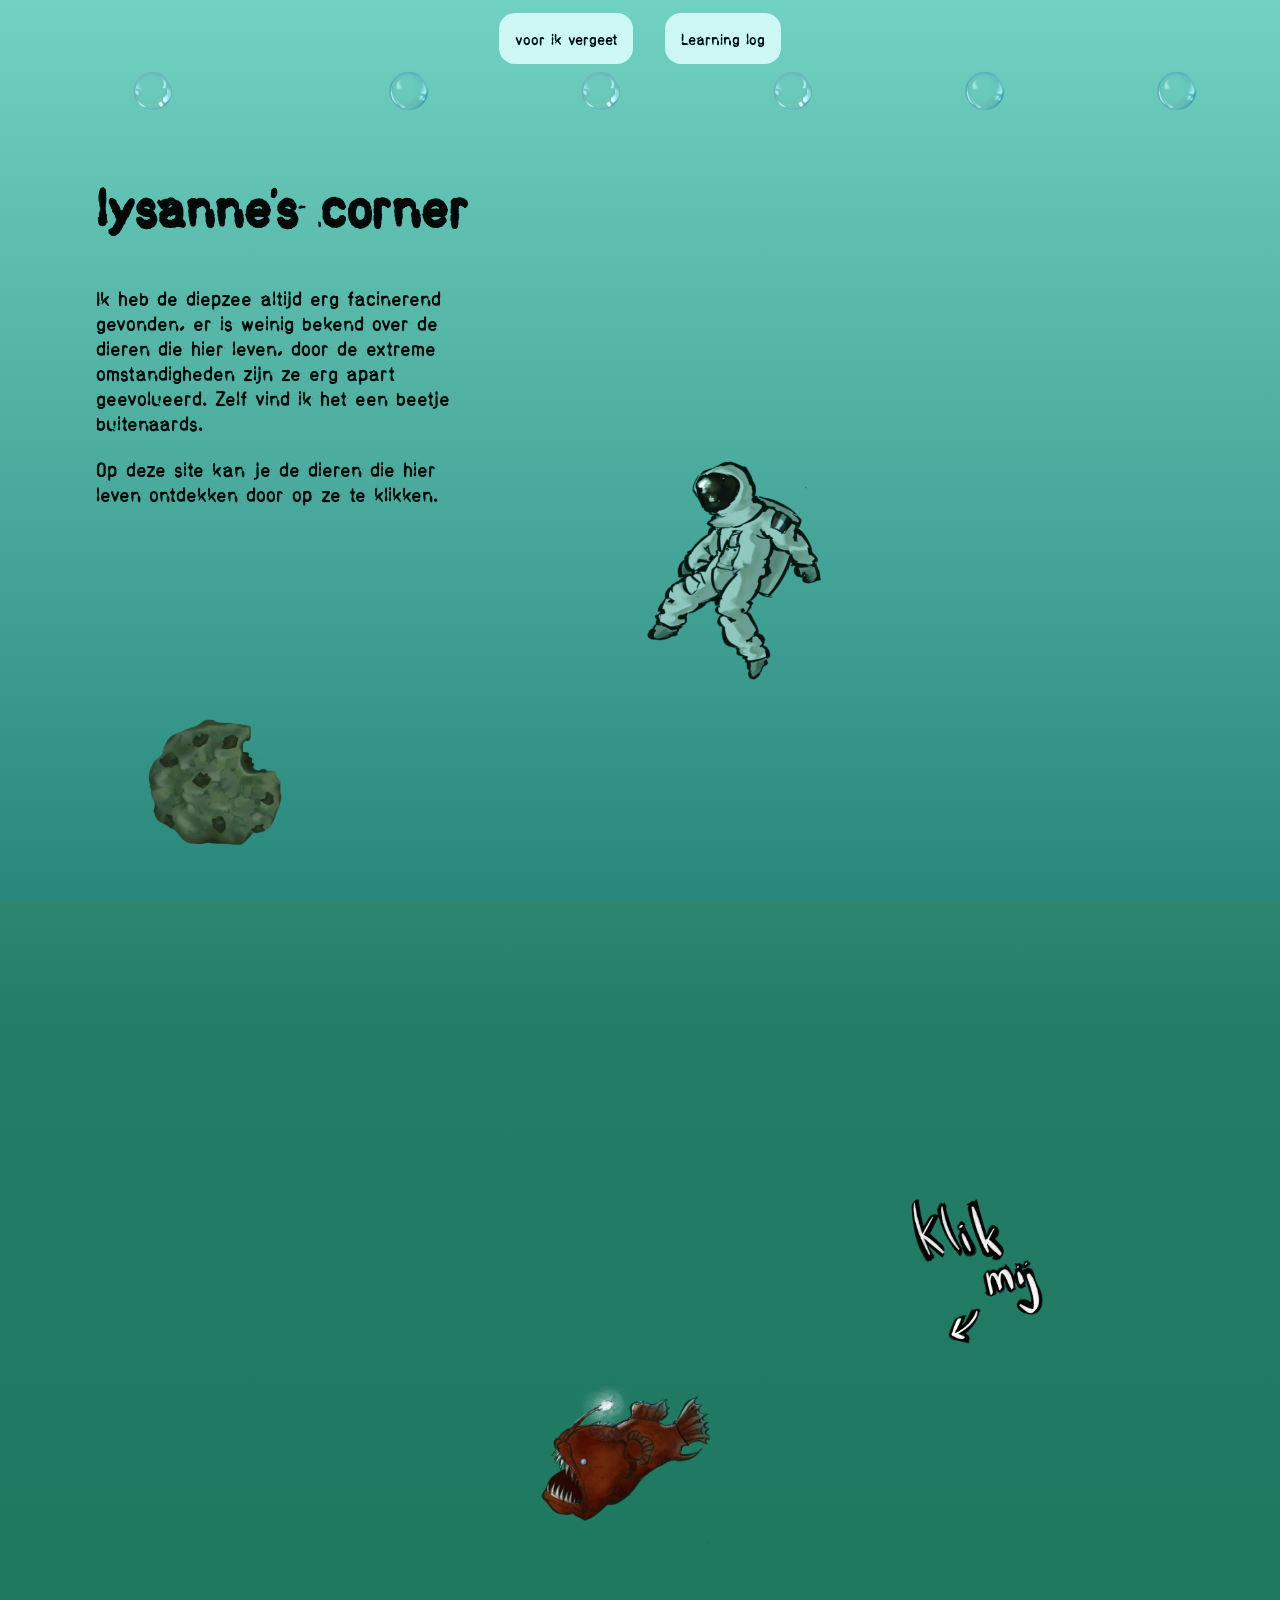
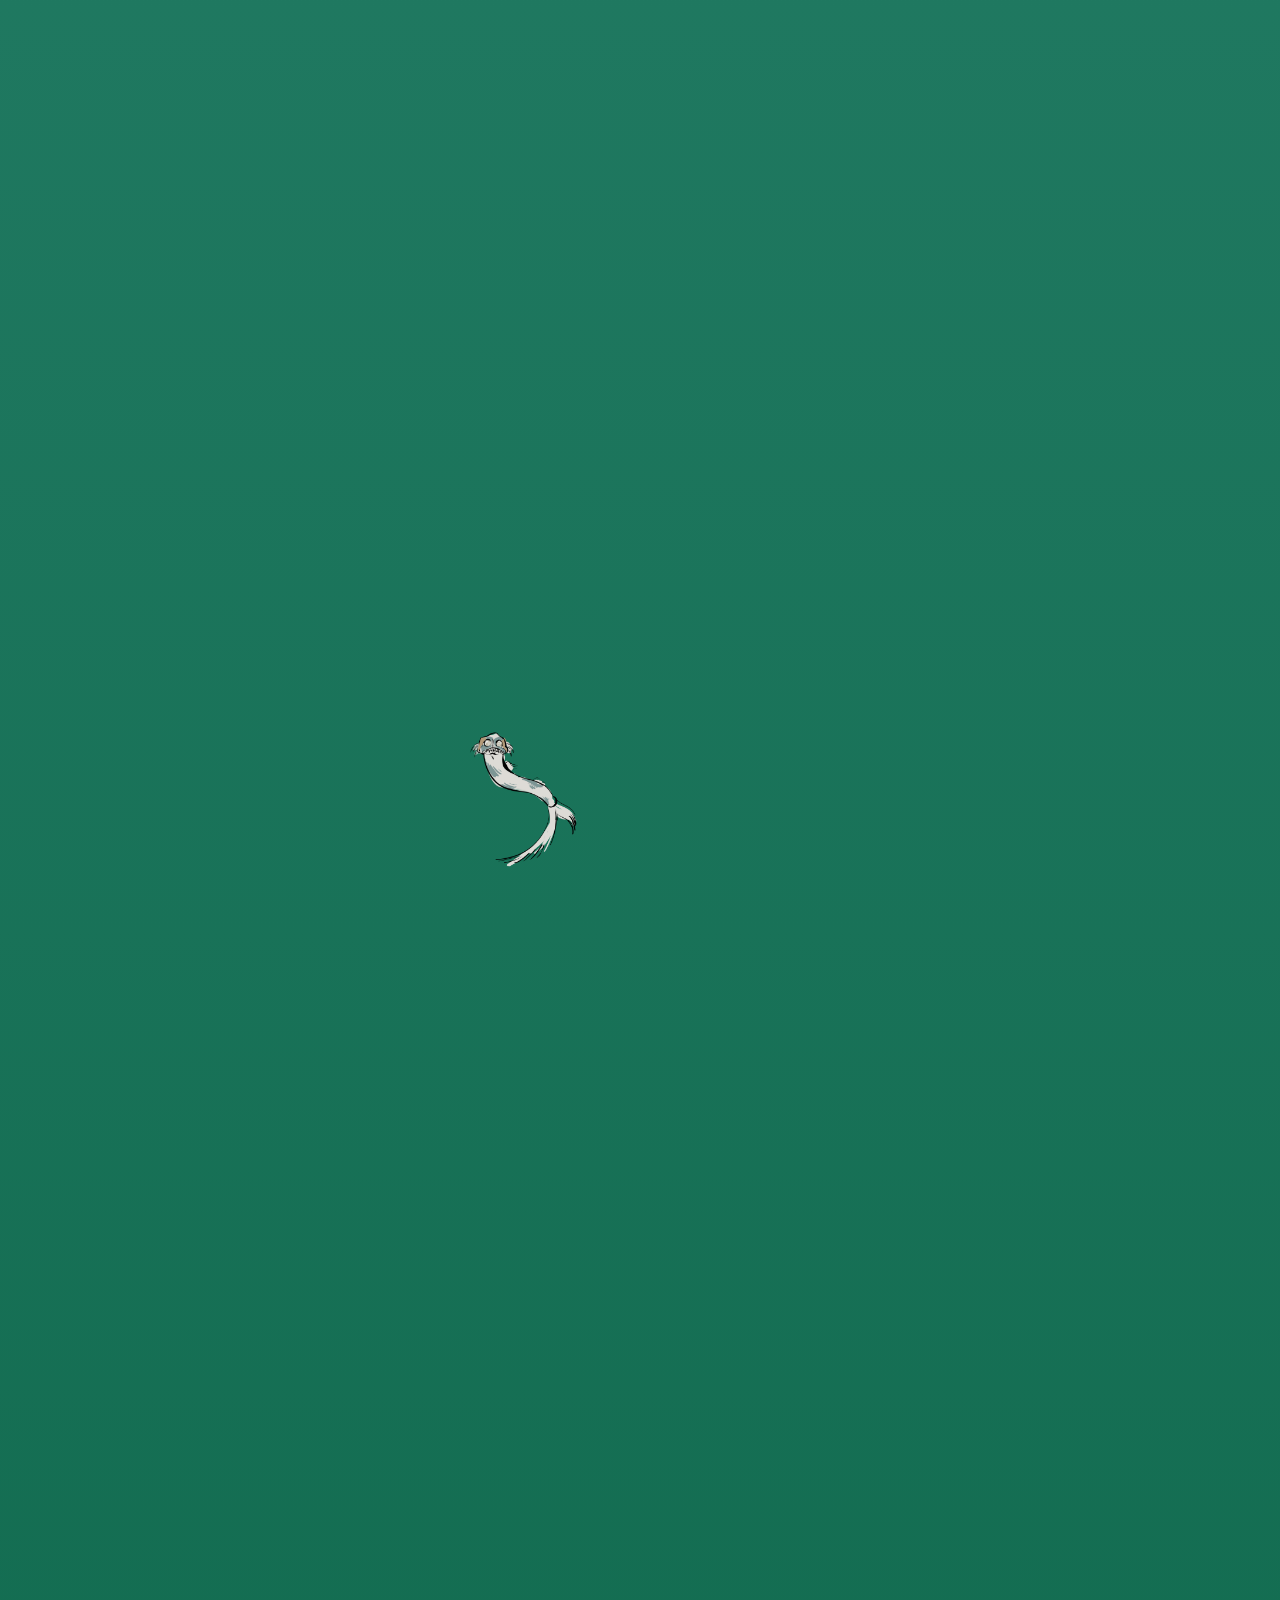
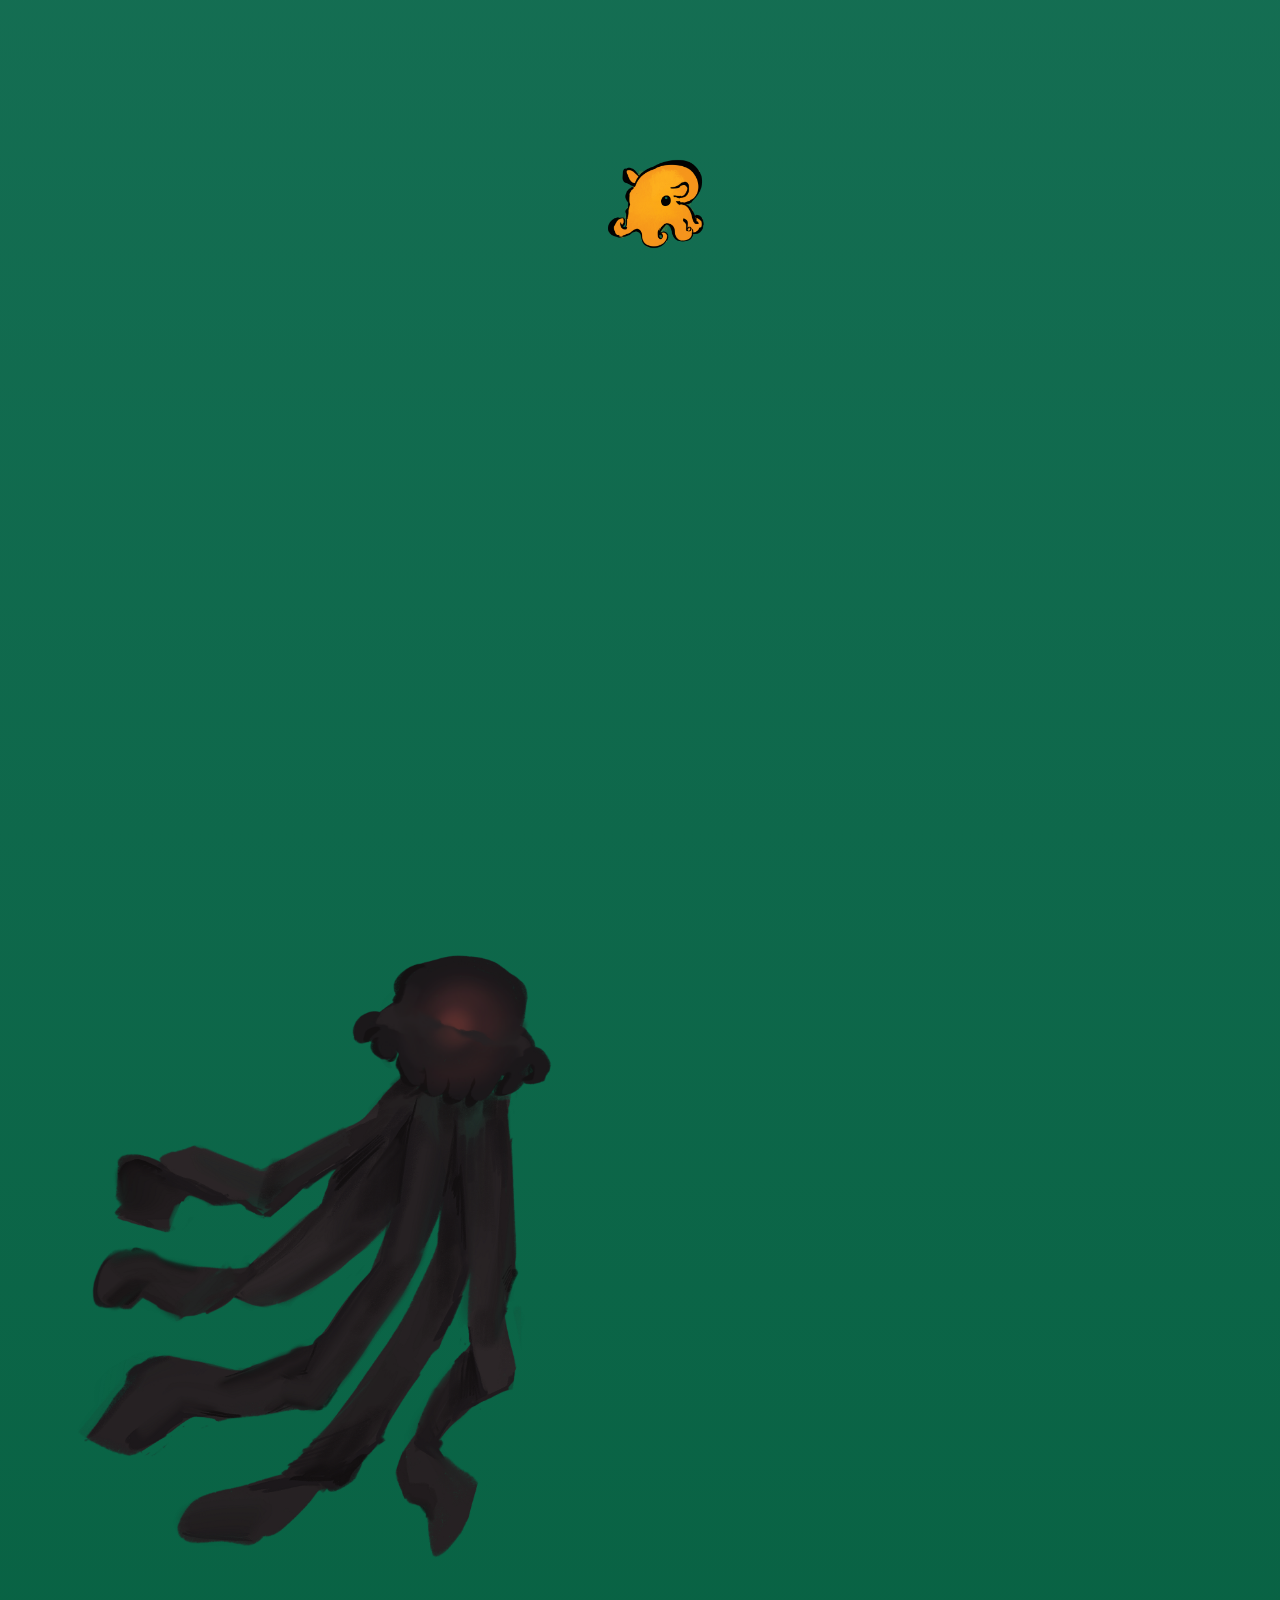
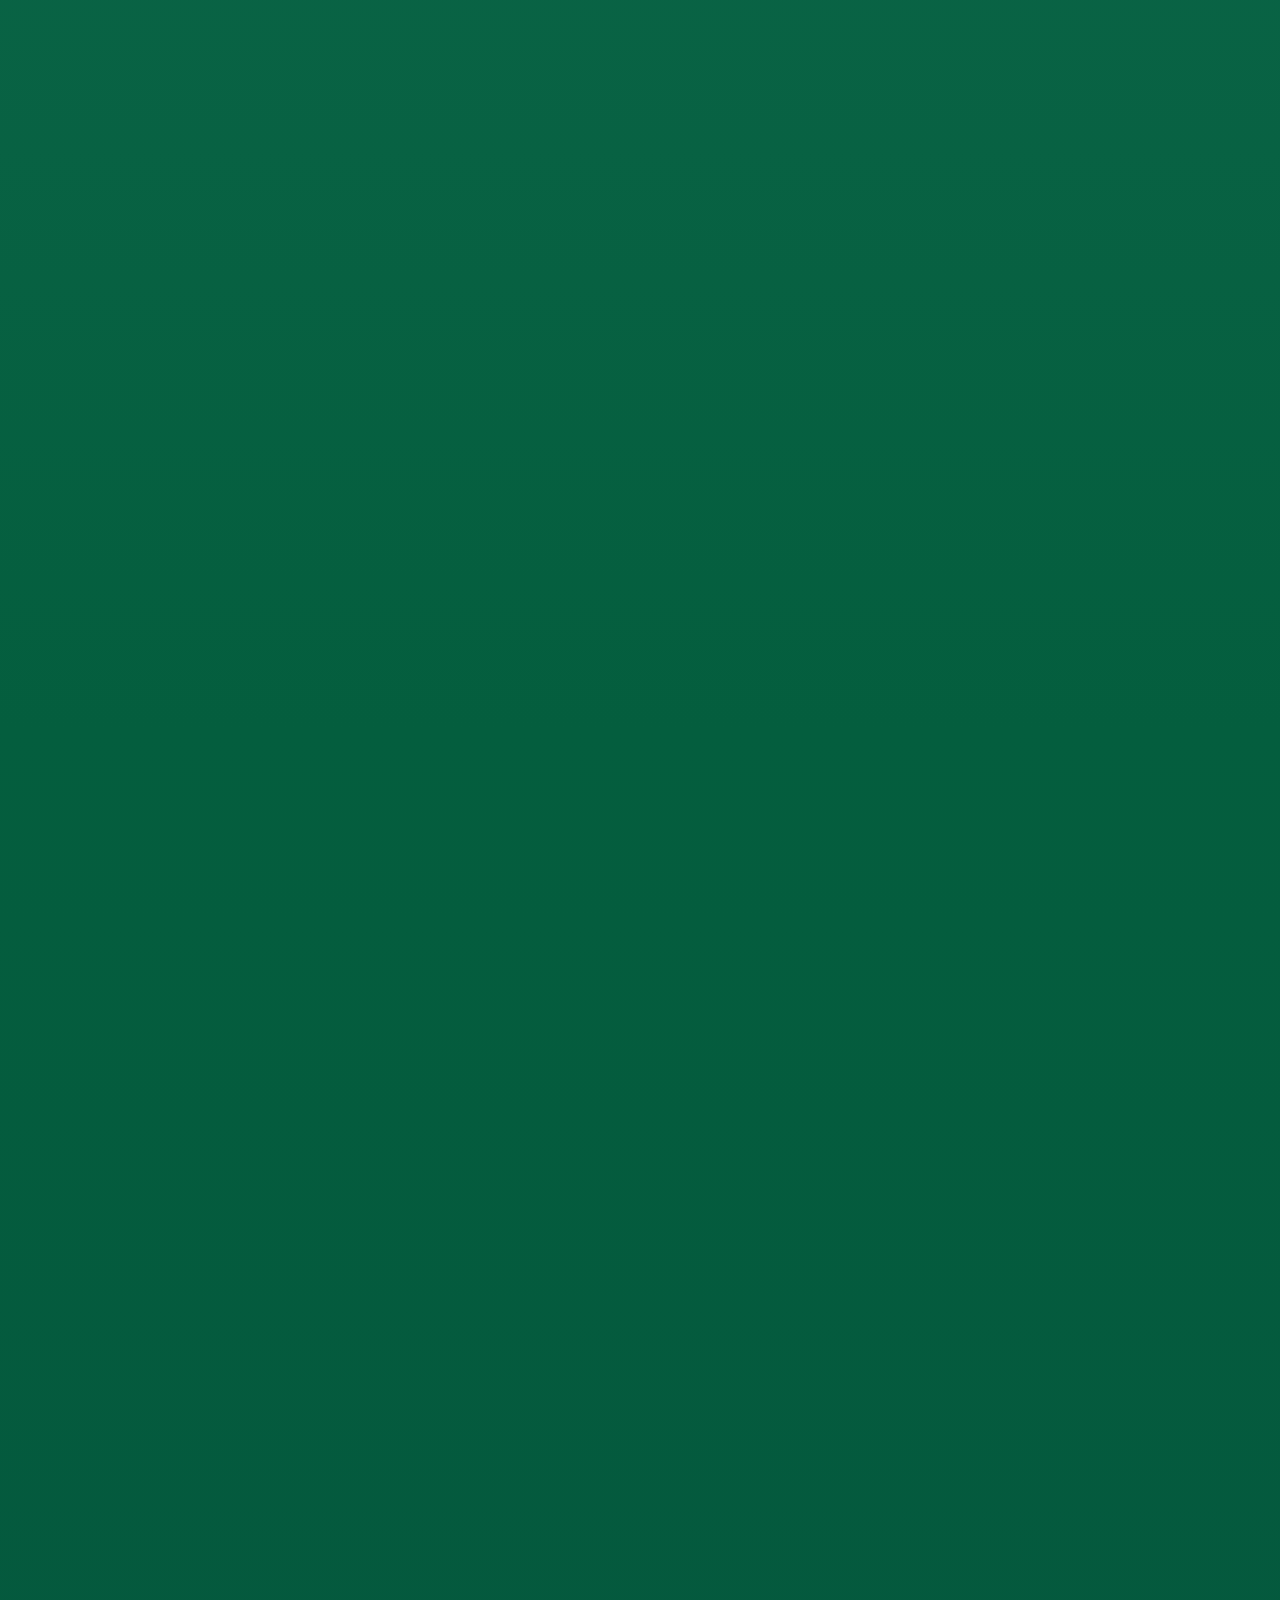
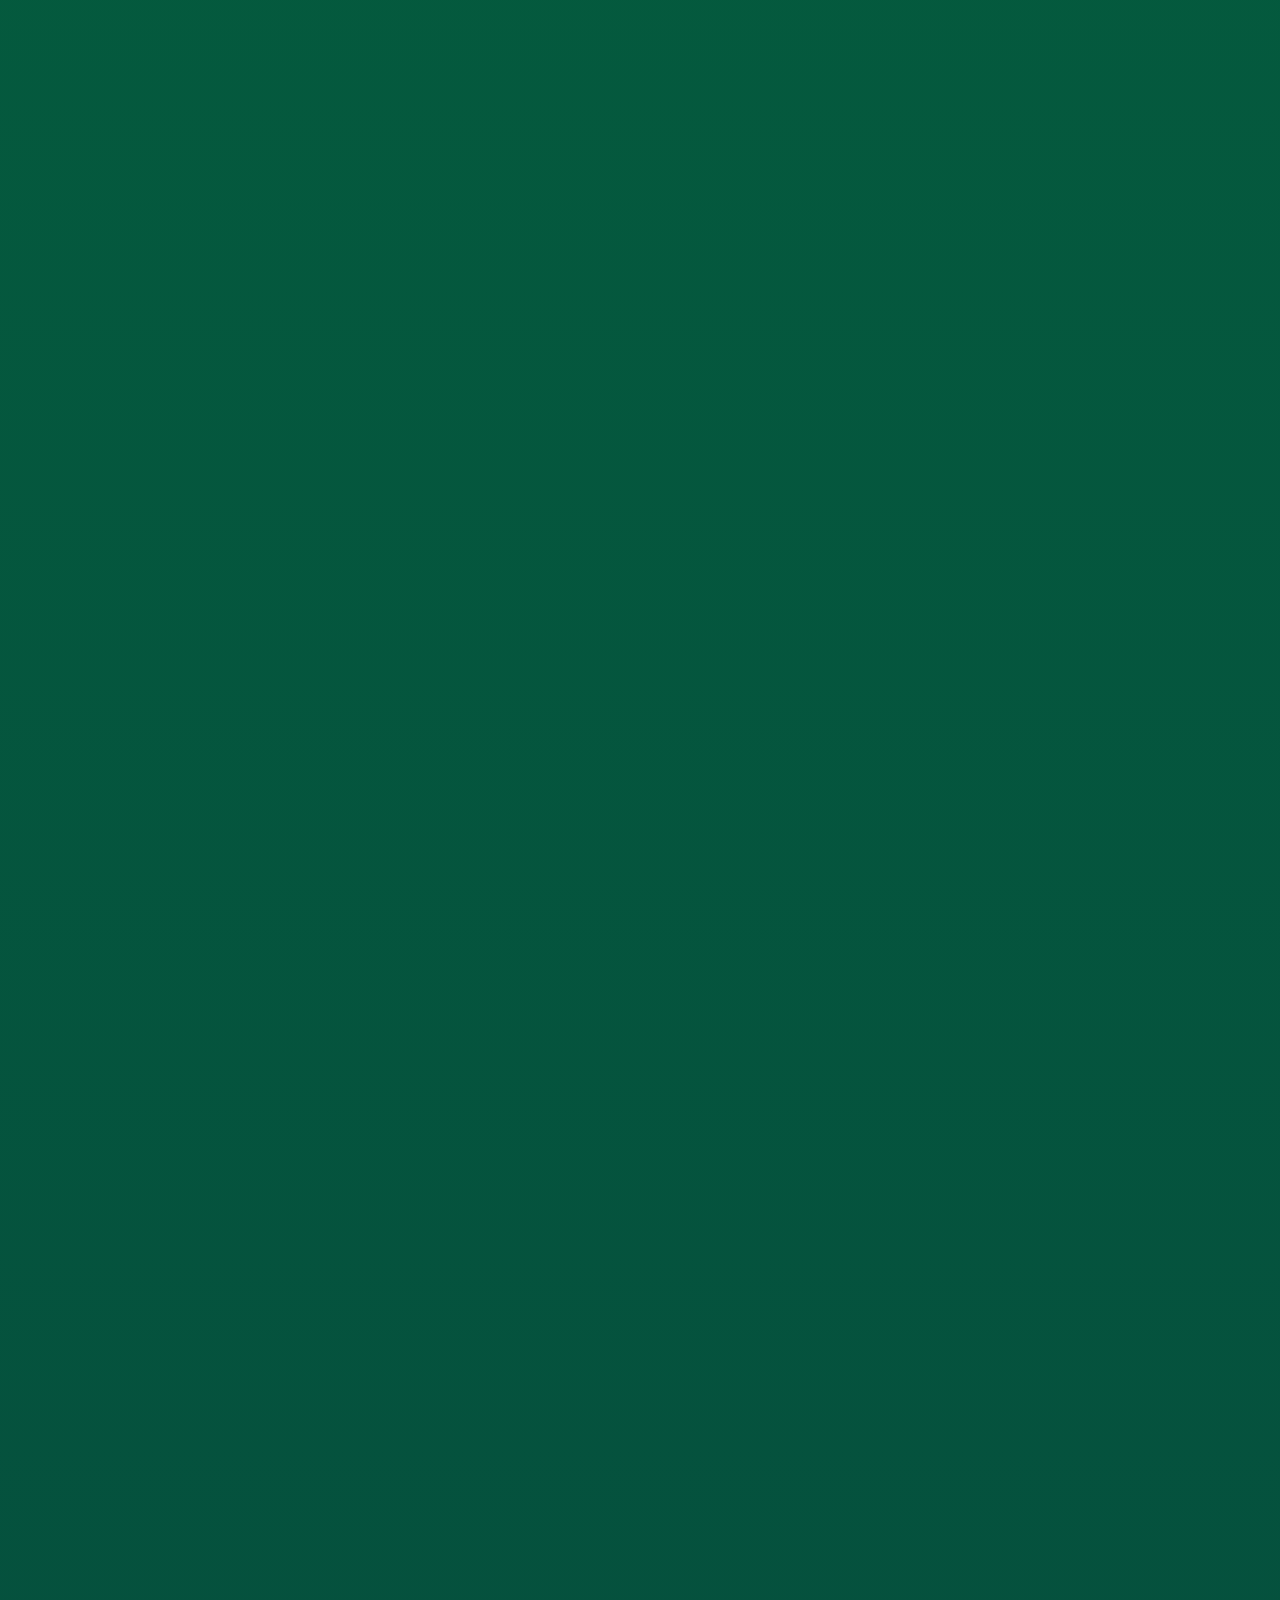
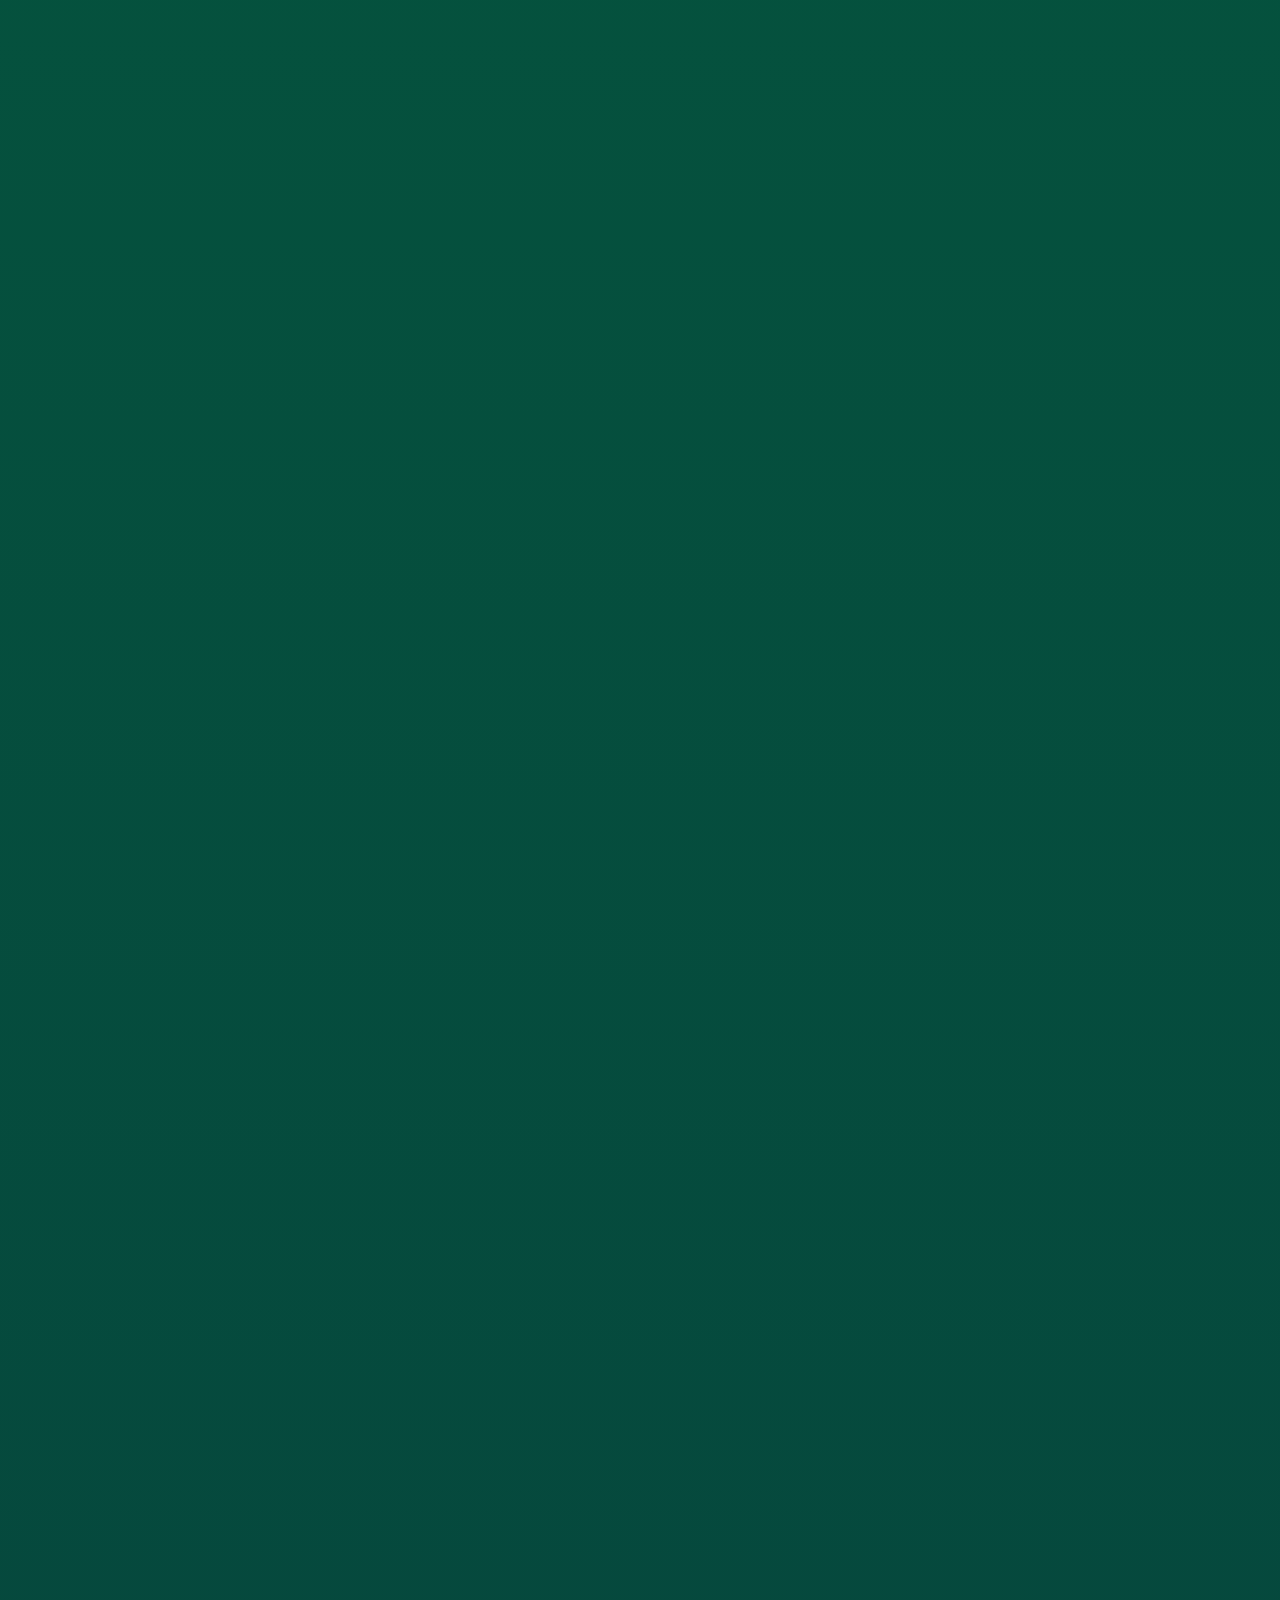
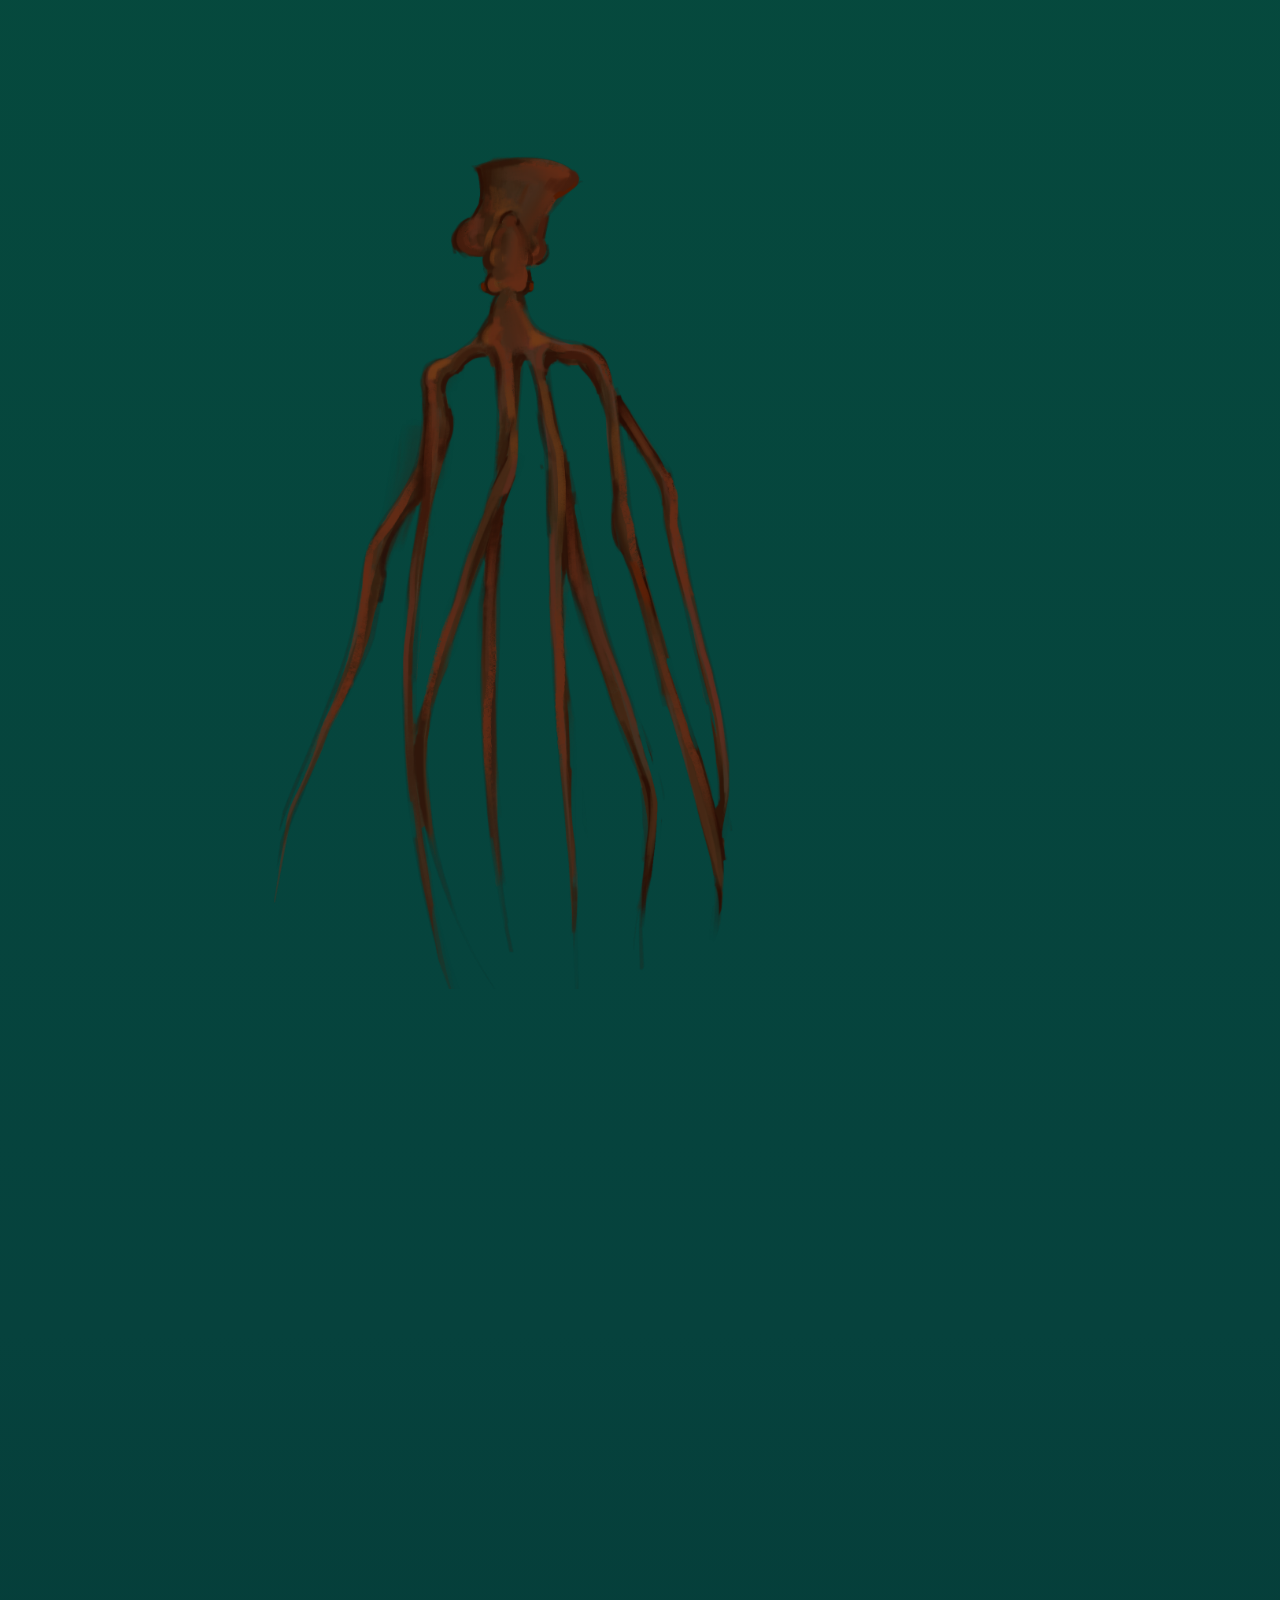
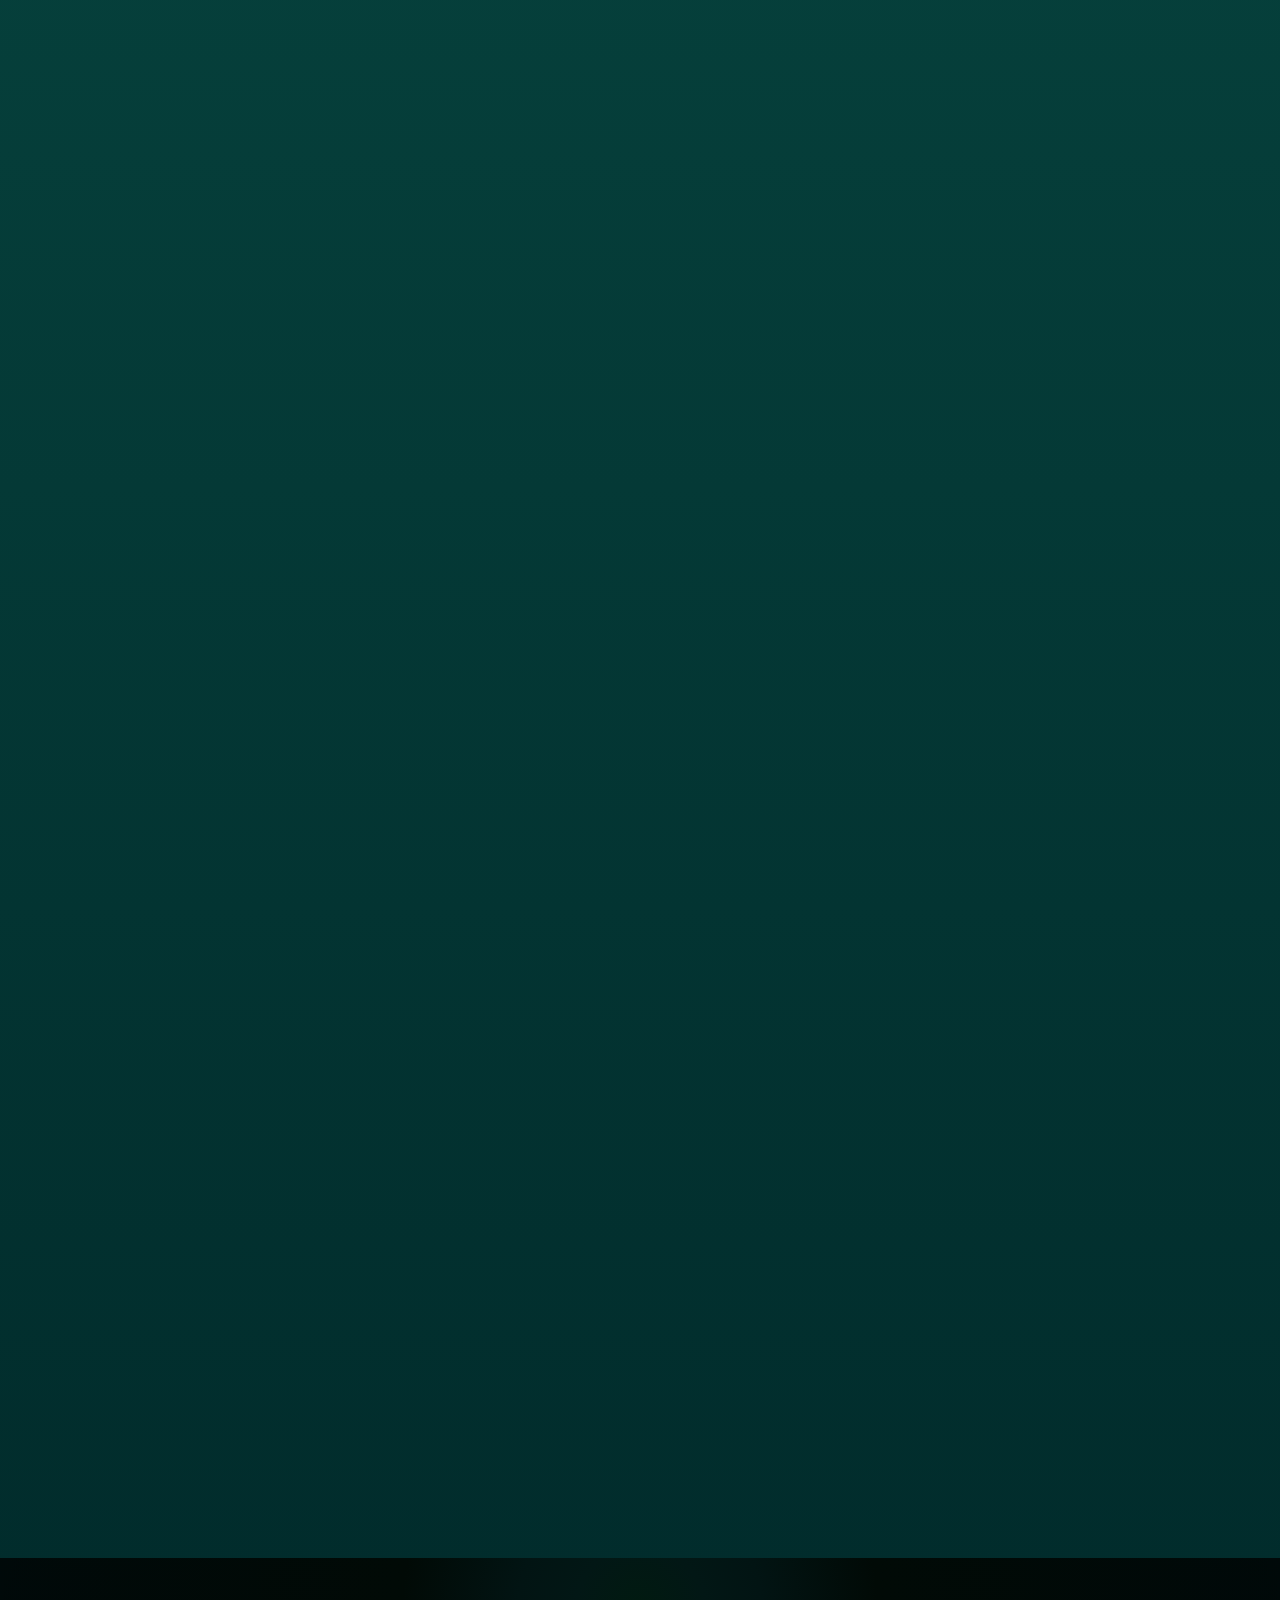
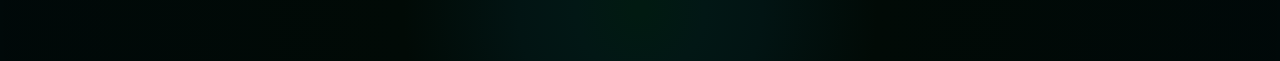
==== commit 2b56357c: "commit" ====
--- a/index.html
+++ b/index.html
@@ -287,6 +287,14 @@
 
       <!-- #MARK: bubbels -->
 
+      <img
+        class="klikmij"
+        src="assets/afbeeldingen/klikmij.png"
+        aria-hidden="true"
+        alt=""
+        height="175"
+      />
+
       <div aria-hidden="true" class="bubbel1">
         <img
           src="assets/afbeeldingen/bubbel2.png"
@@ -341,7 +349,7 @@
         />
       </div>
 
-      <!-- #MARK: visual -->
+      <!-- #MARK: visueel -->
 
       <div class="zand"></div>
 
--- a/assets/style/normal.css
+++ b/assets/style/normal.css
@@ -226,7 +226,7 @@
   border: none;
   z-index: 1;
   grid-column: 8;
-  grid-row: 37;
+  grid-row: 45;
   cursor: pointer;
   /* https://developer.mozilla.org/en-US/docs/Web/CSS/Reference/Properties/cursor */
 }
@@ -271,8 +271,8 @@
 button[popovertarget="dumbooctopus"]:not([popovertargetaction="hide"]) {
   /* dit betekent dat de css hieronder geld voor alle knoppen binnen het dumbooctopus stukje behalve de popovertargetaction=hide waardoor die niet beweegt en de styling van wat hieronder krijgt. */
   animation: bounce 1s ease-in-out infinite;
-  grid-column: 14;
-  grid-row: 55;
+  grid-column: 10;
+  grid-row: 65;
   transition: 0.3s;
   background: none;
   border: none;
@@ -292,8 +292,8 @@
 [popovertarget="anglerfish"]:not([popovertargetaction="hide"]) {
   /* dit betekent dat de css hieronder geld voor alle knoppen binnen het anglerfish stukje behalve de popovertargetaction=hide waardoor die niet beweegt. */
   animation: bounce 2.5s ease-in-out infinite;
-  grid-row: 23;
-  grid-column: 15;
+  grid-row: 26;
+  grid-column: 9;
   transition: 0.3s;
   background: none;
   border: none;
@@ -317,11 +317,11 @@
 [popovertarget="phantomjelly"]:not([popovertargetaction="hide"]) {
   /* dit betekent dat de css hieronder geld voor alle knoppen binnen het phantomjelly stukje behalve de popovertargetaction=hide waardoor die niet beweegt. */
   animation: bounce 4s ease-in-out infinite;
-  grid-row: 65;
+  grid-row: 80;
+  grid-column: 1;
   transition: 0.3s;
   background: none;
   border: none;
-  grid-column: 1;
   cursor: pointer;
   /* https://developer.mozilla.org/en-US/docs/Web/CSS/Reference/Properties/cursor */
 }
@@ -358,7 +358,7 @@
   background: none;
   border: none;
   z-index: 1;
-  grid-column: 7;
+  grid-column: 5;
   grid-row: 190;
   animation: bounce 2s ease-in-out infinite;
   transition: 0.3s;
@@ -416,6 +416,11 @@
 }
 
 /* #MARK: bubbels */
+
+.klikmij {
+  grid-row: 23;
+  grid-column: 15;
+}
 
 .bubbel1 {
   animation: bubbels 20s infinite;
